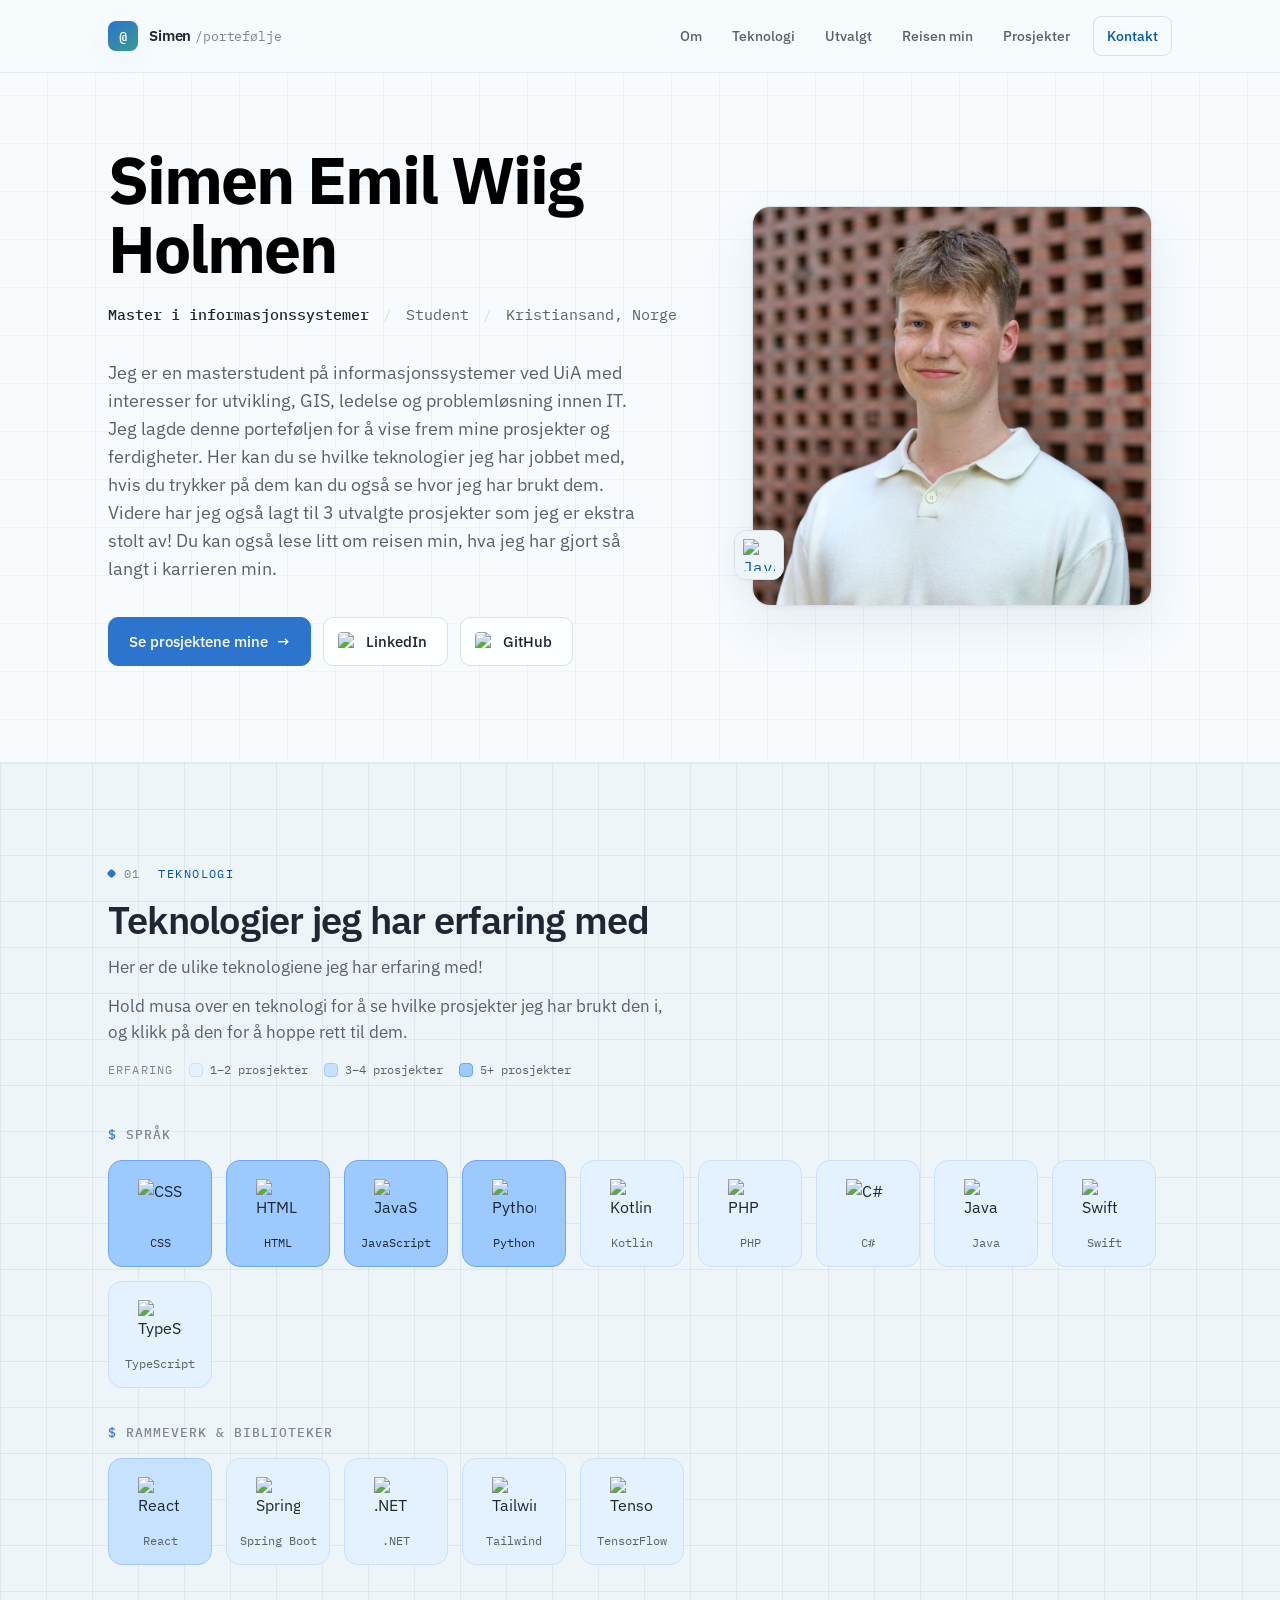
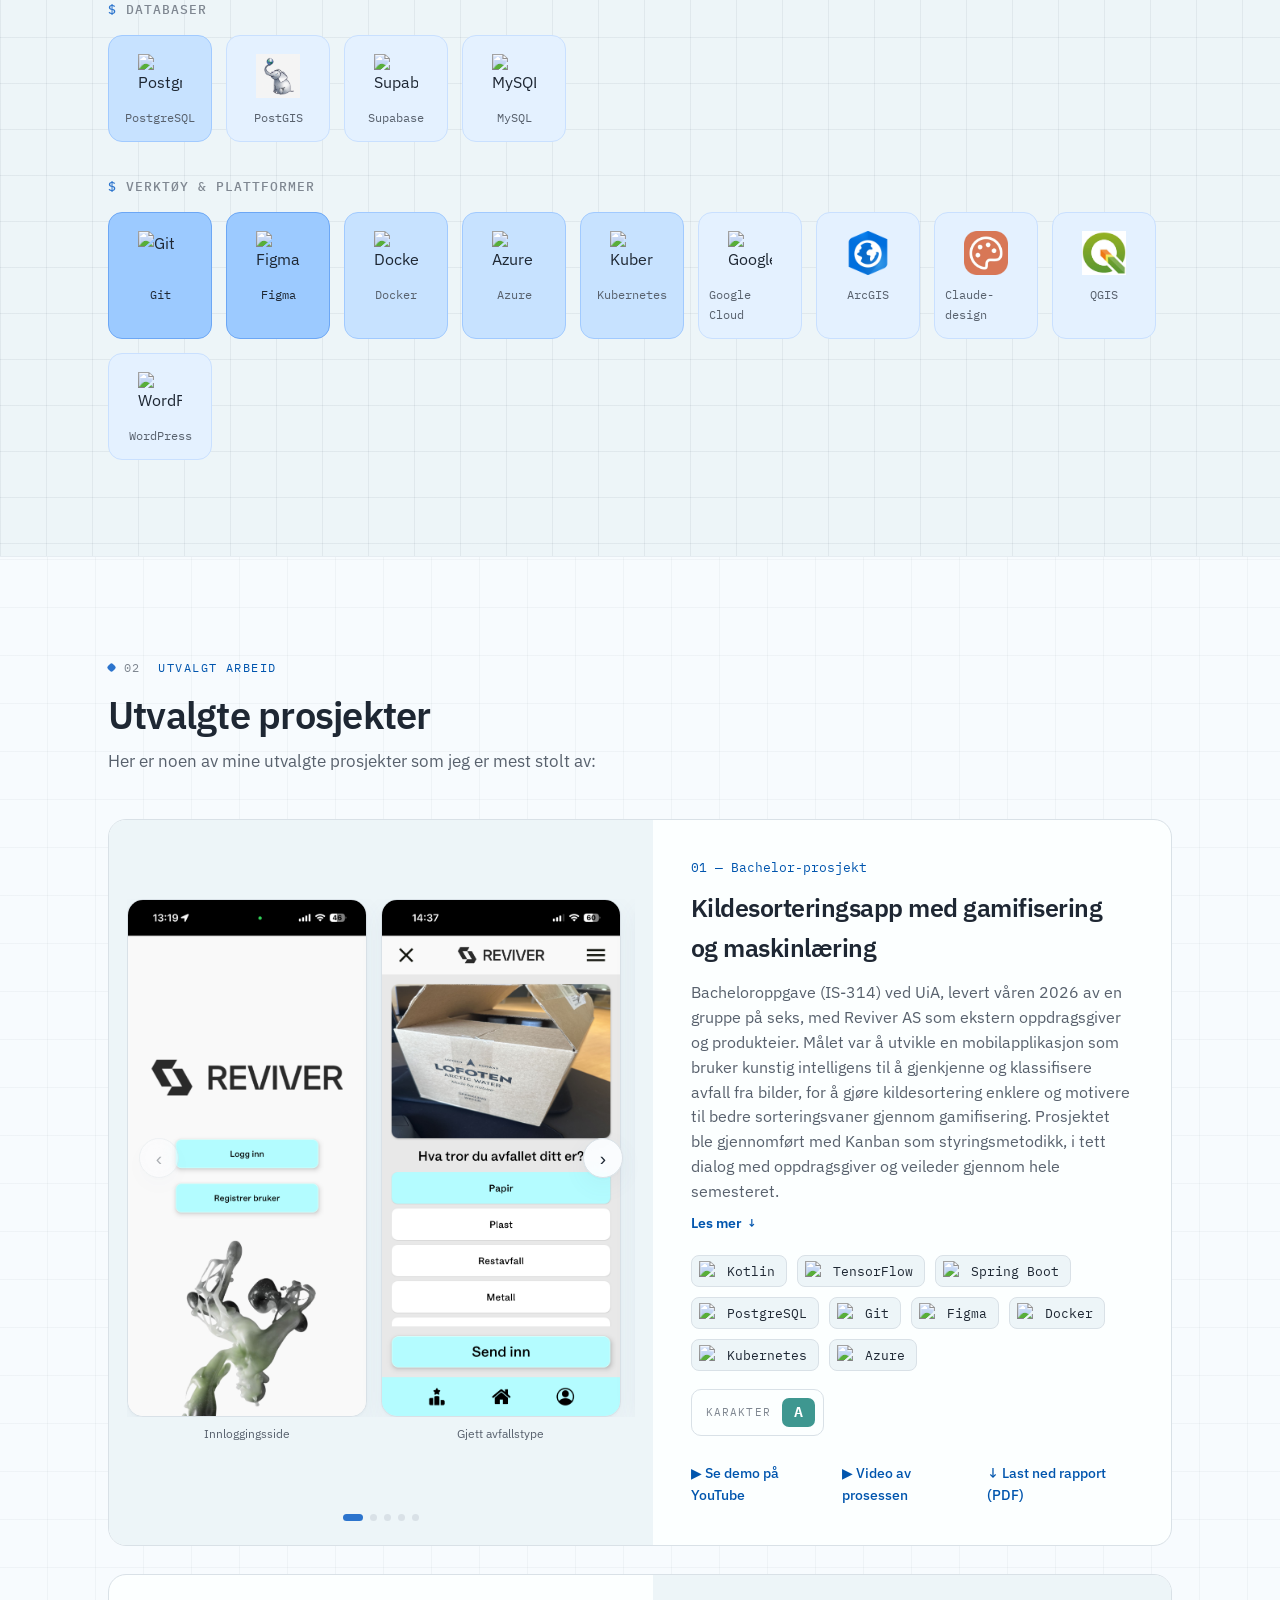
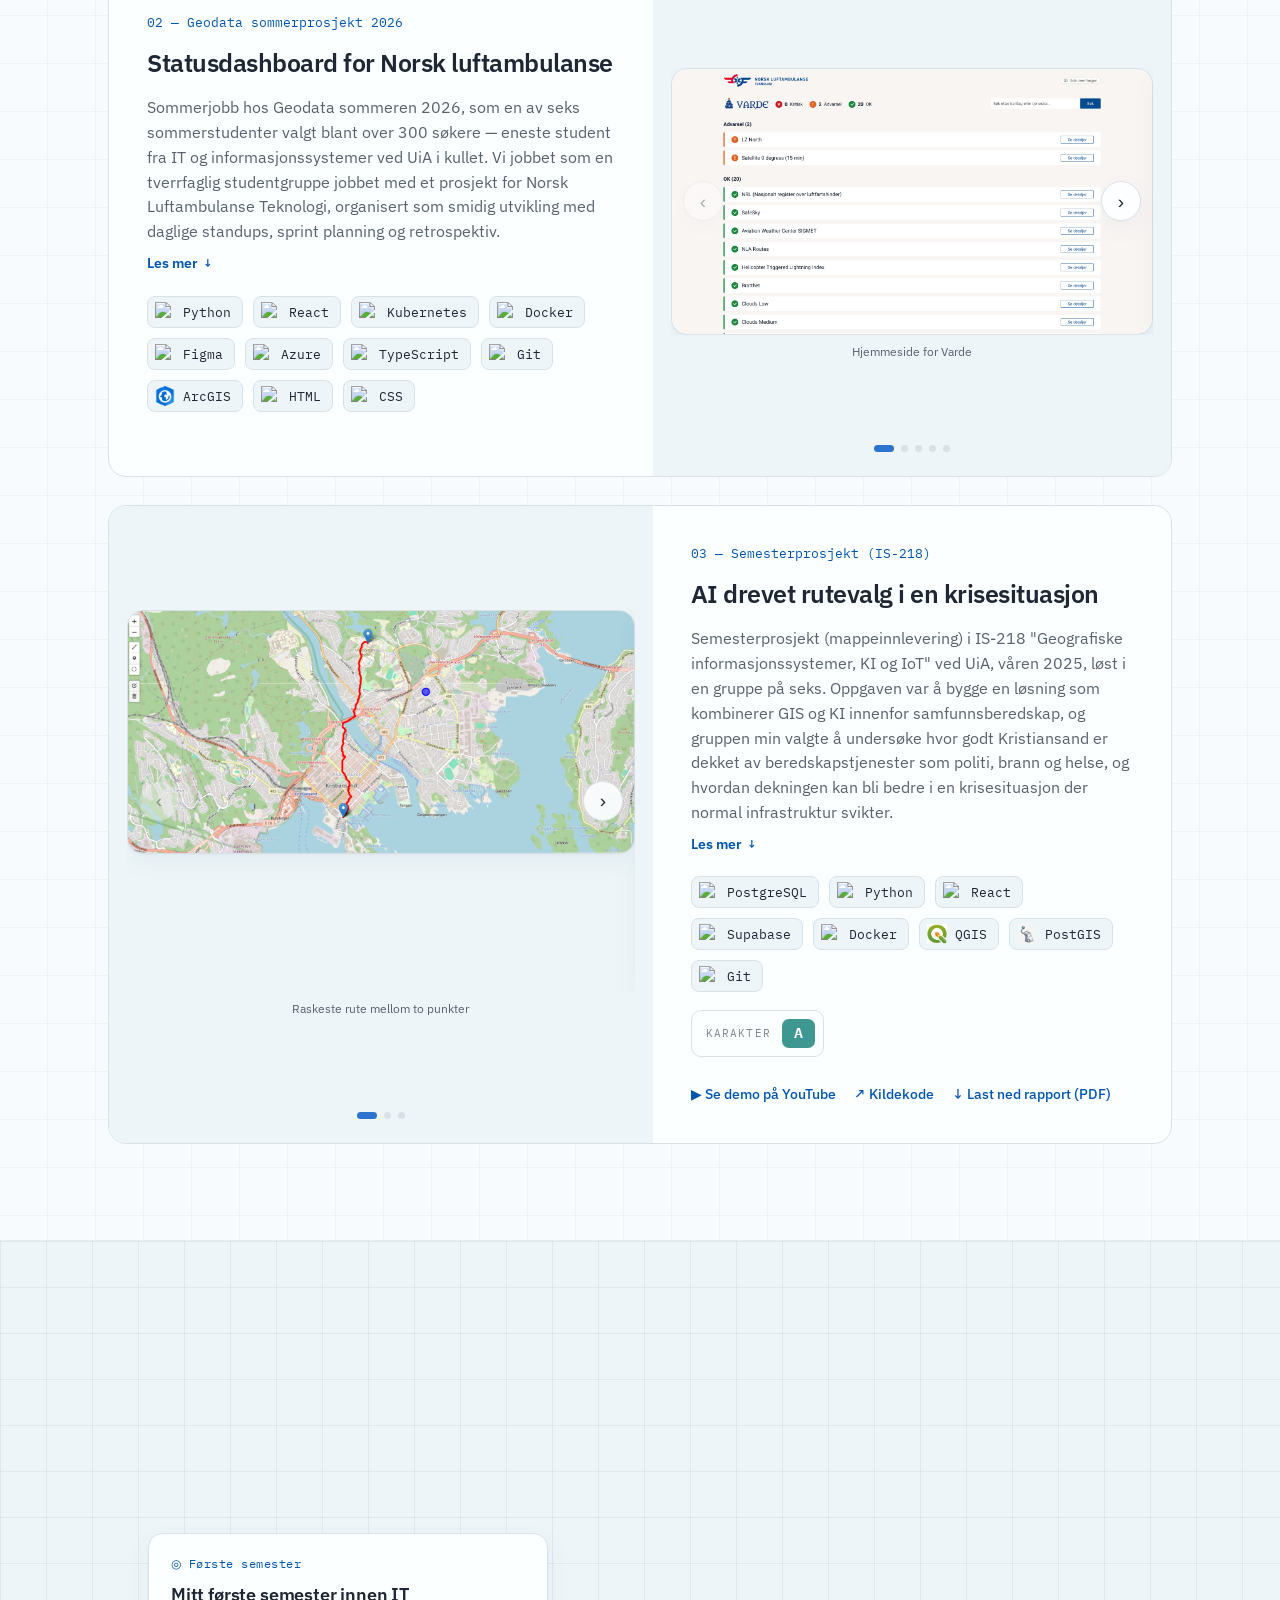
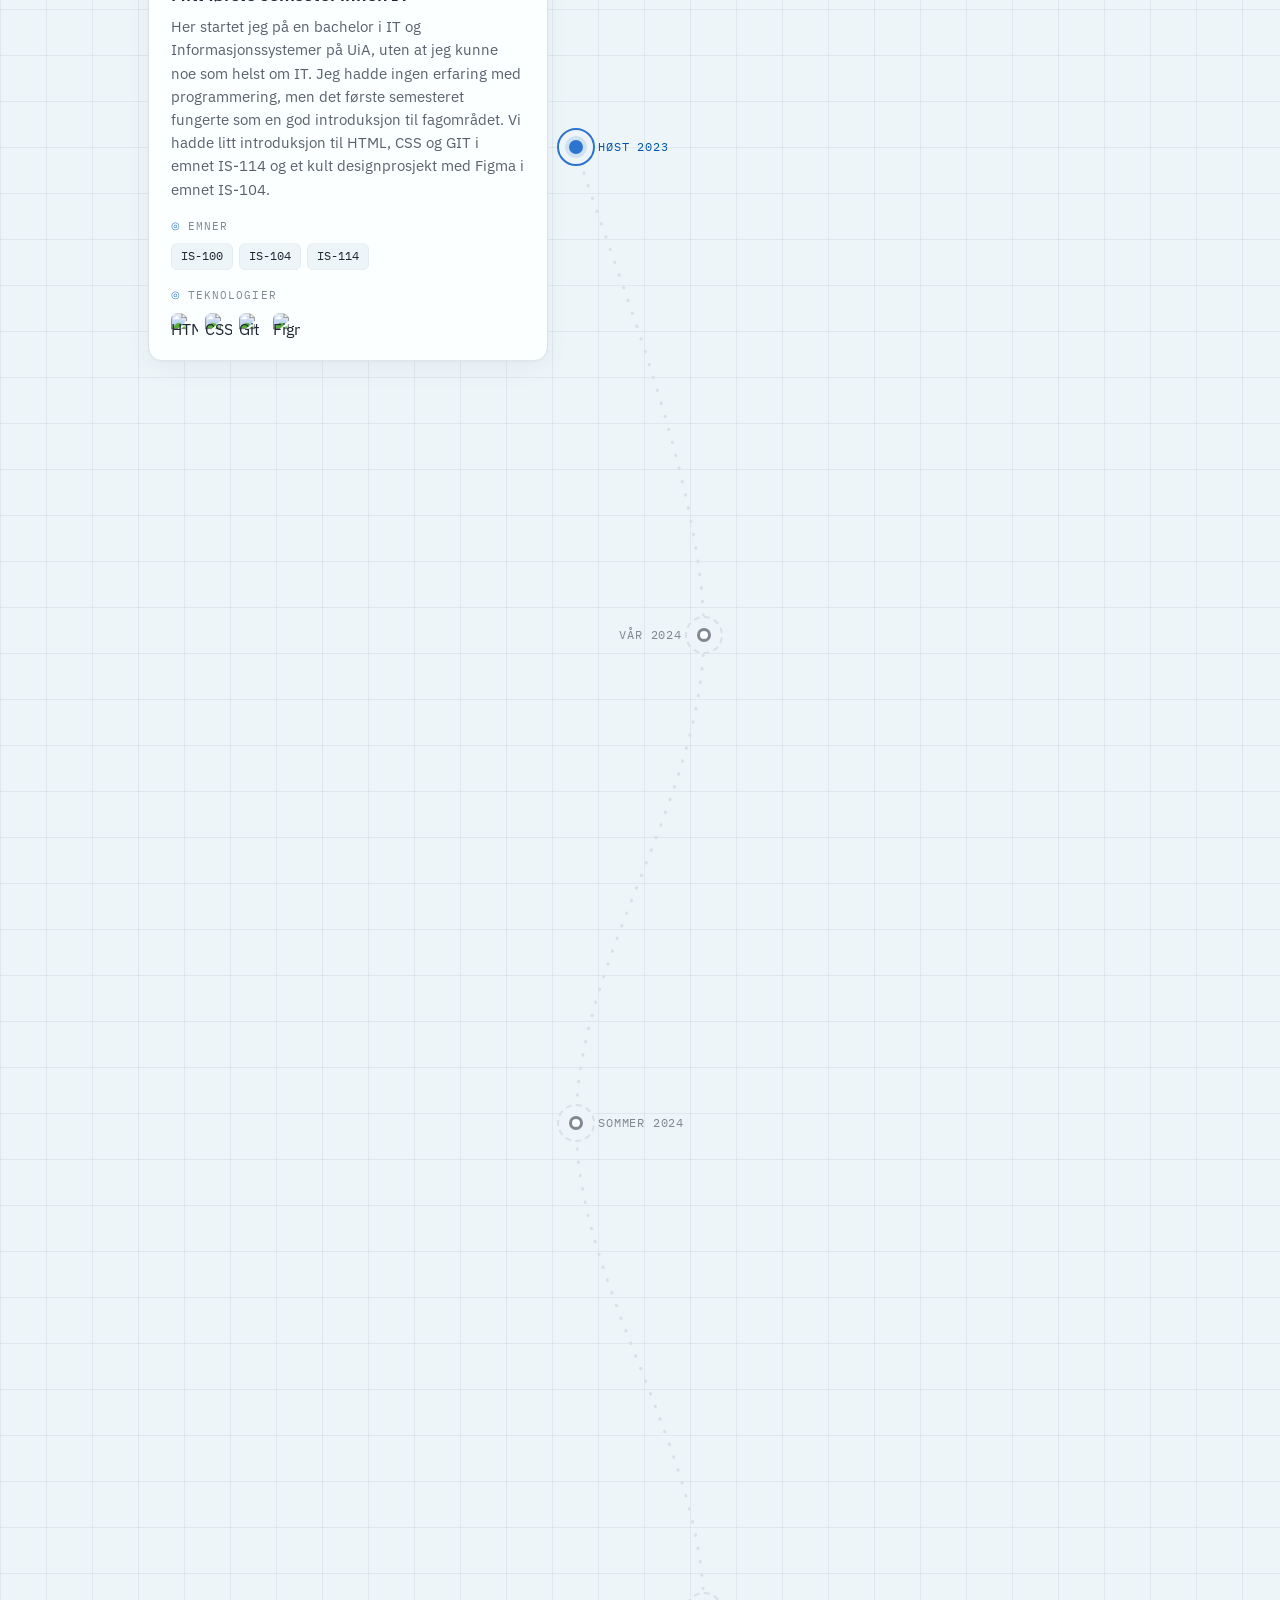
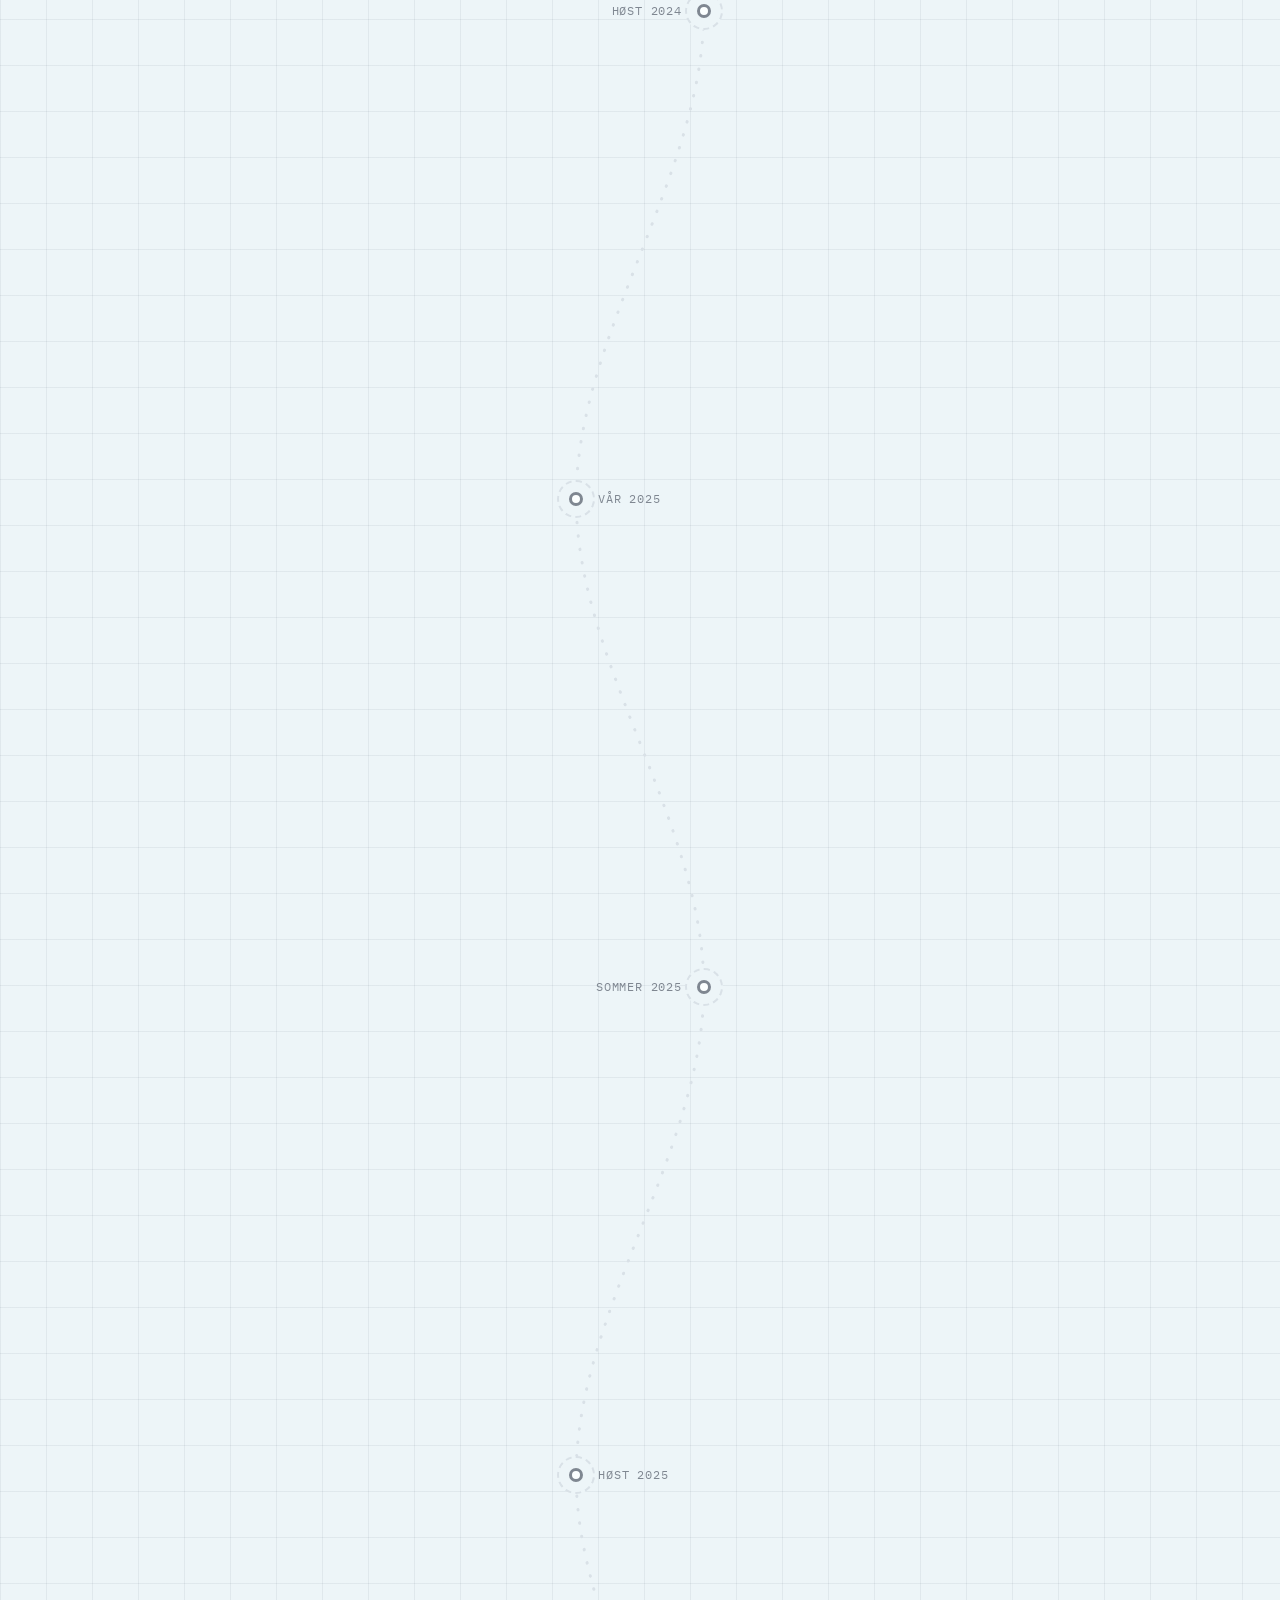
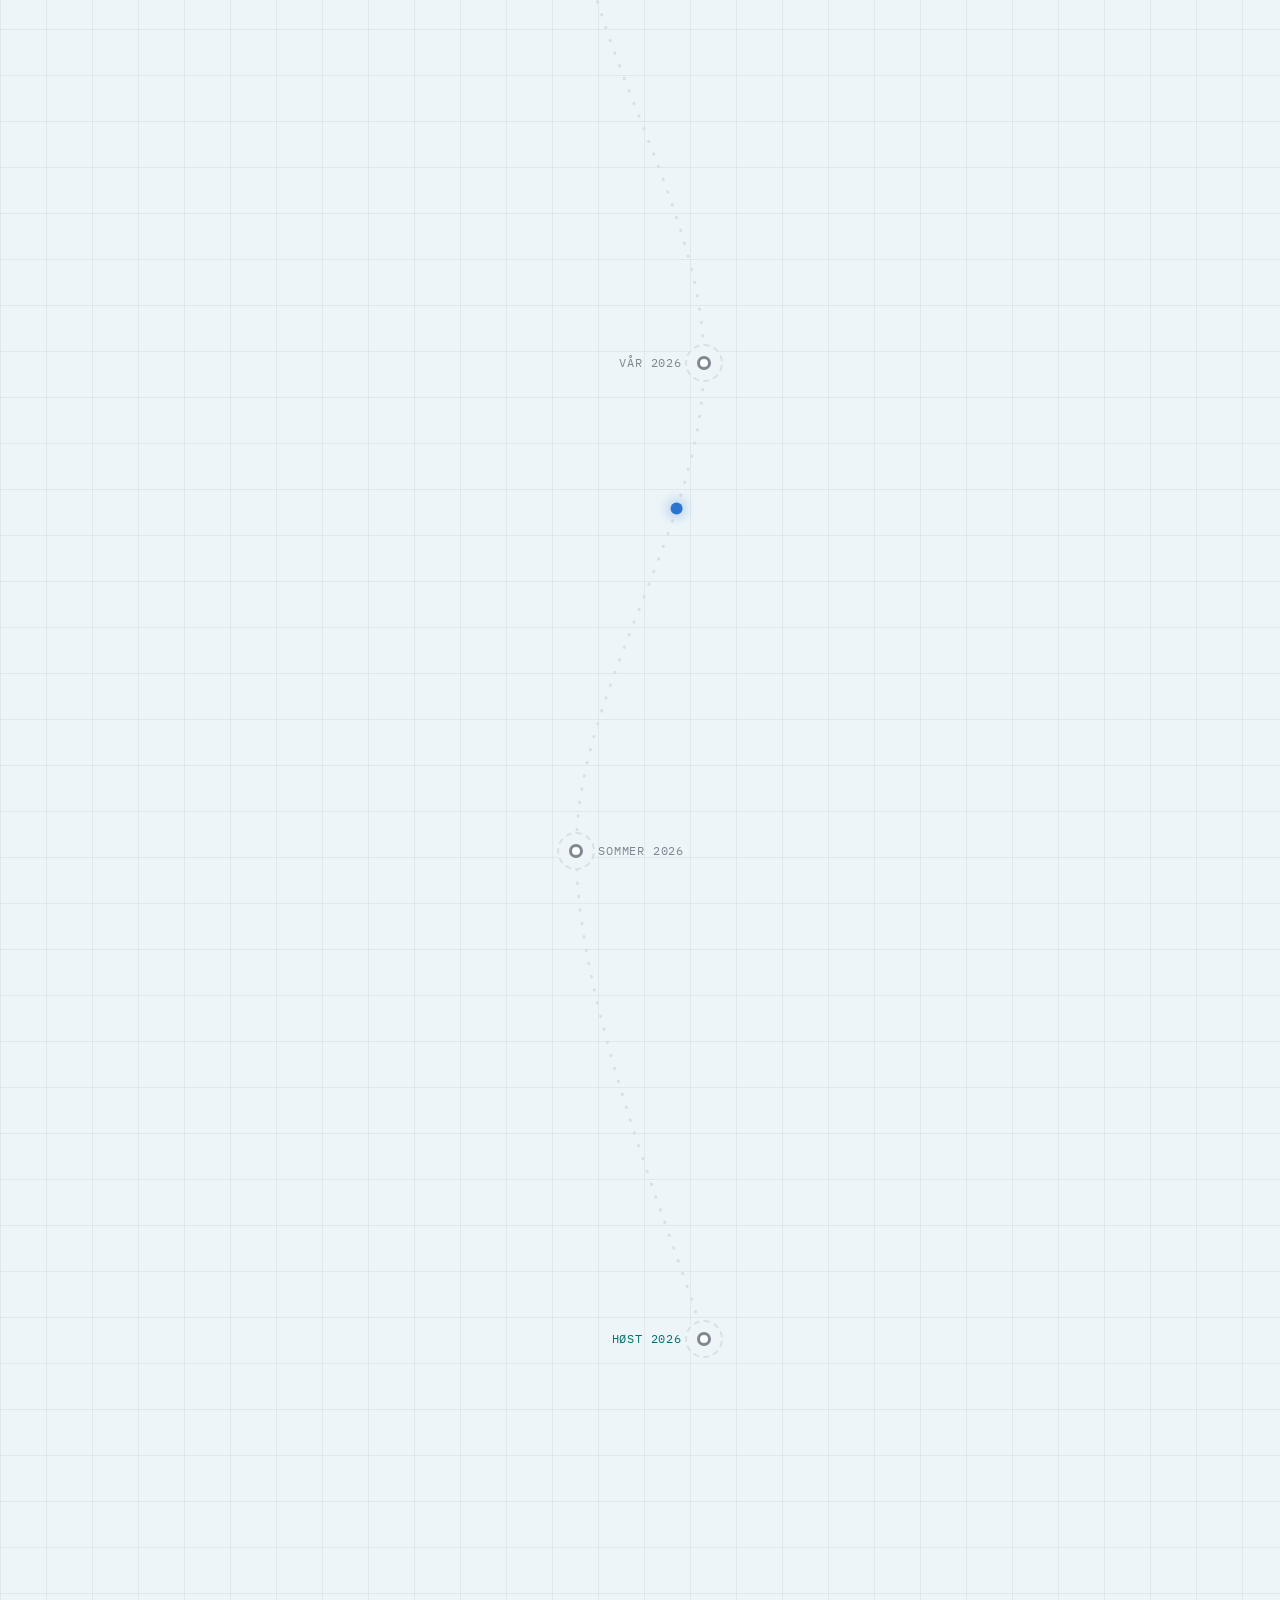
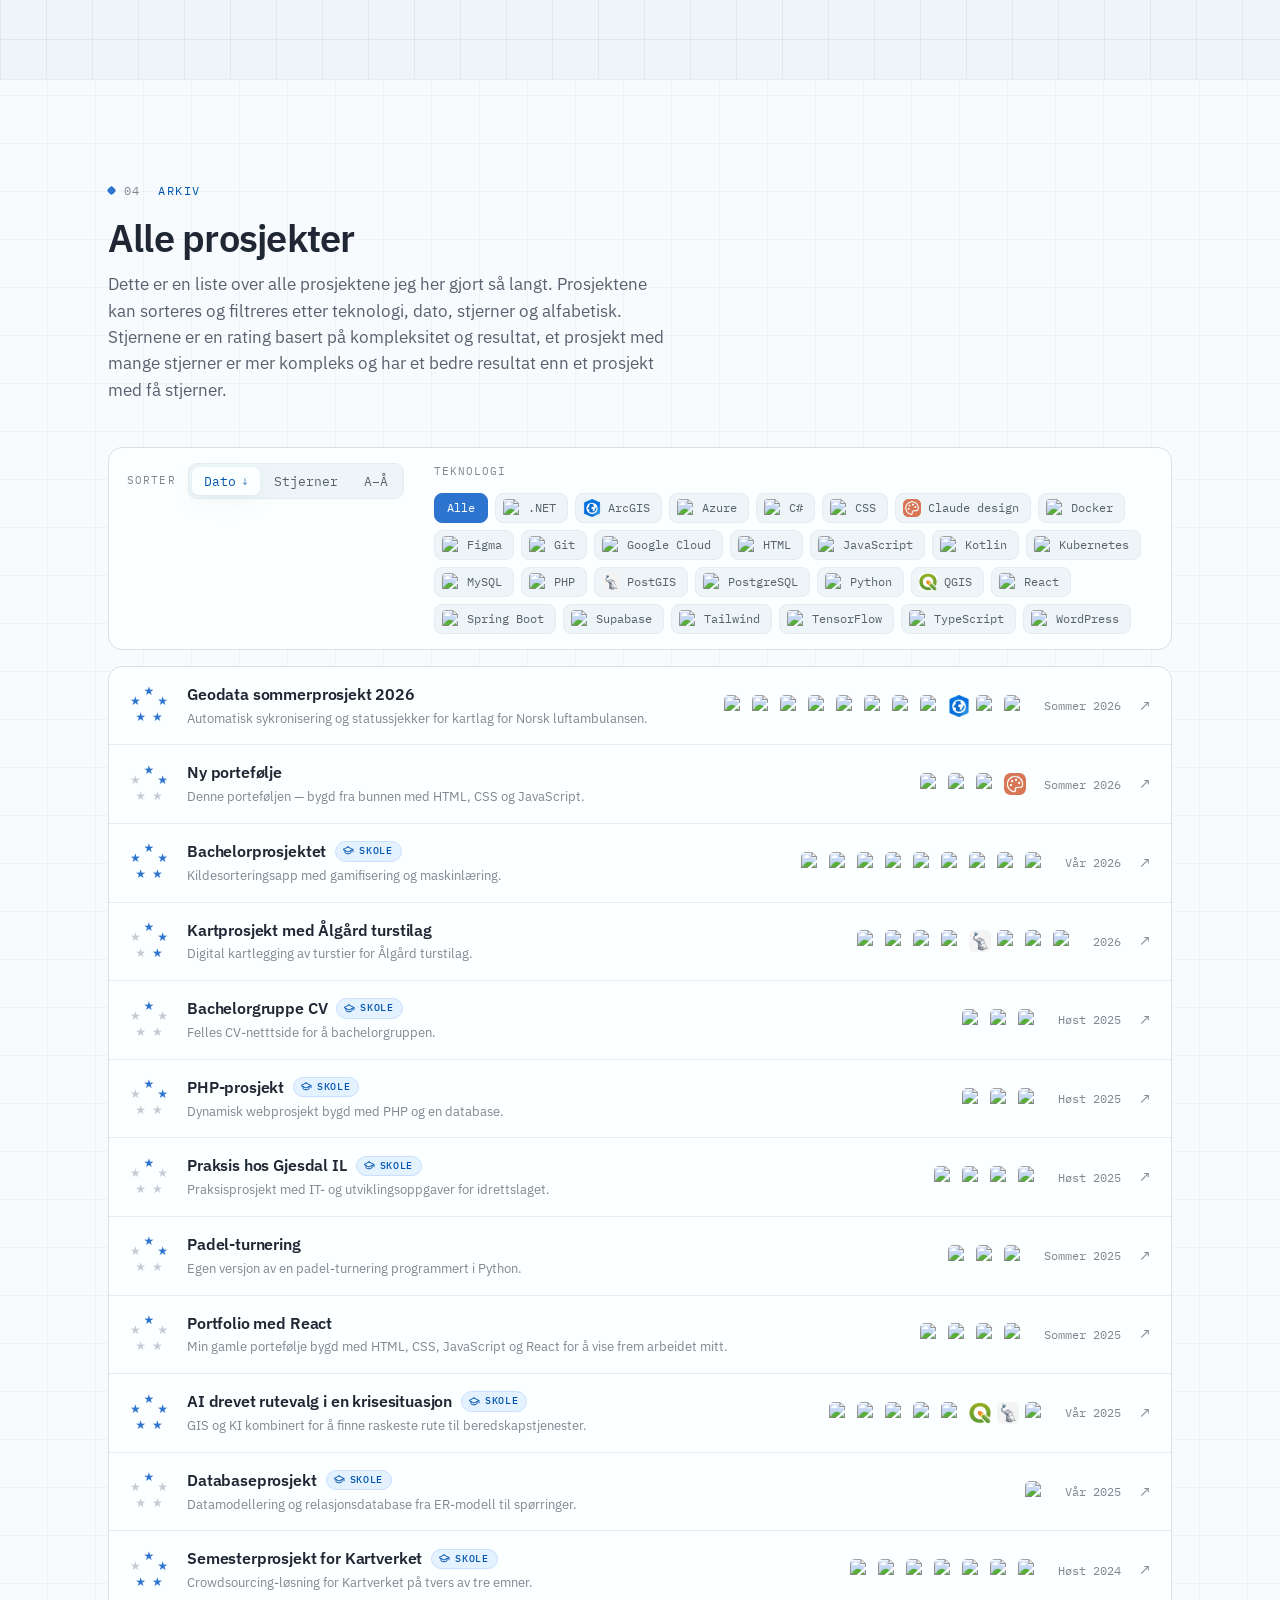
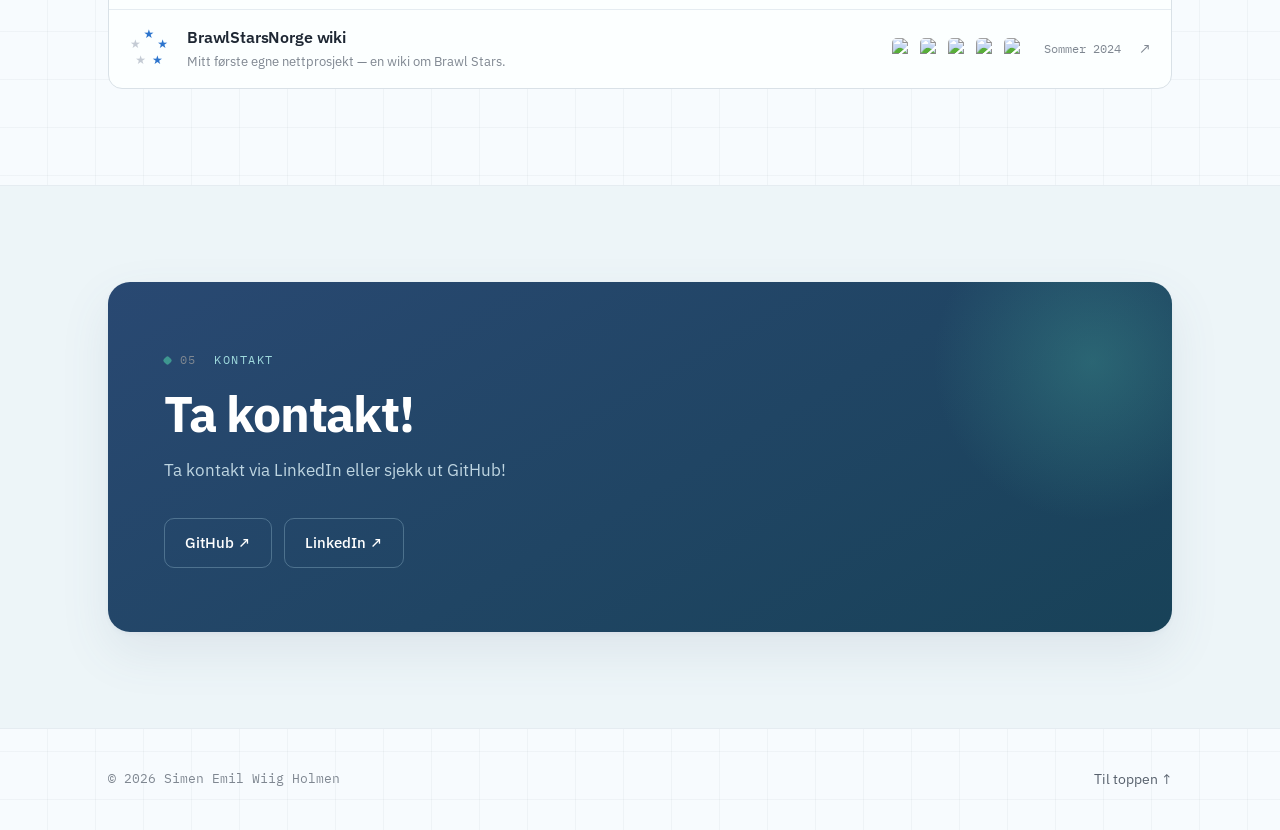
==== index.html @ bde4d965 "feat: easter egg dino game" ====
<!DOCTYPE html>
<html lang="nb">

<head>
  <meta charset="UTF-8" />
  <meta name="viewport" content="width=device-width, initial-scale=1.0" />
  <title>Portefølje</title>
  <link rel="preconnect" href="https://fonts.googleapis.com" />
  <link rel="preconnect" href="https://fonts.gstatic.com" crossorigin />
  <link
    href="https://fonts.googleapis.com/css2?family=IBM+Plex+Mono:wght@400;500;600&family=IBM+Plex+Sans:wght@400;500;600;700&display=swap"
    rel="stylesheet" />
  <link rel="stylesheet" href="style.css" />
</head>

<body>

  <!-- ============ NAV ============ -->
  <header class="nav">
    <div class="nav-inner">
      <a href="#top" class="brand">
        <span class="mark">@</span>
        <span>Simen <span class="dom">/portefølje</span></span>
      </a>
      <nav class="links" id="navLinks">
        <a href="#about">Om</a>
        <a href="#tech">Teknologi</a>
        <a href="#work">Utvalgt</a>
        <a href="#story">Reisen min</a>
        <a href="#projects">Prosjekter</a>
        <a href="#contact" class="cta">Kontakt</a>
      </nav>
      <button type="button" class="nav-toggle" id="navToggle" aria-label="Åpne meny" aria-expanded="false"
        aria-controls="navLinks">
        <span></span>
      </button>
    </div>
  </header>

  <main id="top">

    <!-- ============ HERO / ABOUT ============ -->
    <section class="hero" id="about">
      <div class="wrap">
        <div class="hero-grid">
          <div class="reveal">
            <h1 style="color: rgb(0, 0, 0)">Simen Emil Wiig Holmen</h1>
            <div class="role">
              <b>Master i informasjonssystemer</b> <span class="sep">/</span>
              <span>Student</span> <span class="sep">/</span>
              <span>Kristiansand, Norge</span> <span class="sep">
              </span>
              <span>
              </span>
            </div>
            <p class="lede">Jeg er en masterstudent på informasjonssystemer ved UiA med interesser for utvikling, GIS, ledelse og problemløsning innen IT. Jeg lagde denne porteføljen for å vise frem mine prosjekter og ferdigheter. Her kan du se hvilke teknologier jeg har jobbet med, hvis du trykker på dem kan du også se hvor jeg har brukt dem. Videre har jeg også lagt til 3 utvalgte prosjekter som jeg er ekstra stolt av! Du kan også lese litt om reisen min, hva jeg har gjort så langt i karrieren min.</p>
            <div class="actions">
              <a href="#work" class="btn primary">Se prosjektene mine <span class="arr">→</span></a>
              <a href="https://www.linkedin.com/in/simenholmen" target="_blank" rel="noopener" class="btn btn-li"><img alt="LinkedIn"
                  loading="lazy" src="https://skillicons.dev/icons?i=linkedin" />LinkedIn</a>
              <a href="https://github.com/simholmen" target="_blank" rel="noopener" class="btn btn-li"><img alt="GitHub"
                  loading="lazy" src="https://skillicons.dev/icons?i=github" />GitHub</a>
            </div>
          </div>
          <div class="hero-photo-wrap reveal">
            <img class="hero-photo" src="assets/personal/portrait-web.jpg"
              alt="Portrett av Simen Emil Wiig Holmen" />
            <div class="chip" id="techChip" style="border-radius: 12px; padding: 0px">
              <div class="ic"><img id="techChipIcon" alt="" loading="lazy" src="https://skillicons.dev/icons?i=html" />
              </div>
            </div>
          </div>
        </div>
      </div>
    </section>

    <!-- ============ TECHNOLOGIES ============ -->
    <section id="tech" class="mapsec">
      <div class="wrap">
        <div class="sec-head reveal">
          <span class="label"><span class="num">01</span> &nbsp;Teknologi</span>
          <h2>Teknologier jeg har erfaring med</h2>
          <p>Her er de ulike teknologiene jeg har erfaring med!</p>
          <p class="tech-hint">
            <span class="hint-hover">Hold musa over en teknologi for å se hvilke prosjekter jeg har brukt den i, og klikk på den for å hoppe rett til dem.</span>
            <span class="hint-tap">Trykk på en teknologi for å hoppe rett til prosjektene hvor jeg har brukt den i.</span>
          </p>
          <div class="lvl-legend">
            <span class="ll-title">Erfaring</span>
            <span class="ll-item"><span class="sw lvl-1"></span>1–2 prosjekter</span>
            <span class="ll-item"><span class="sw lvl-2"></span>3–4 prosjekter</span>
            <span class="ll-item"><span class="sw lvl-3"></span>5+ prosjekter</span>
          </div>
        </div>
        <div class="skill-groups"></div>
        <canvas id="dinoCanvas" width="600" height="180" hidden></canvas>
      </div>
    </section>

    <!-- ============ HIGHLIGHTED PROJECTS ============ -->
    <section id="work">
      <div class="wrap">
        <div class="sec-head reveal">
          <span class="label"><span class="num">02</span> &nbsp;Utvalgt arbeid</span>
          <h2>Utvalgte prosjekter</h2>
          <p>Her er noen av mine utvalgte prosjekter som jeg er mest stolt av:</p>
        </div>
        <div class="feat"></div>
      </div>
    </section>

    <!-- ============ STORY / ROUTE MAP ============ -->
    <section id="story" class="mapsec">
      <div class="wrap">
        <div class="sec-head reveal">
          <span class="label"><span class="num">03</span> &nbsp;Reisen min</span>
          <h2>Reisen min fra første semester helt frem til idag</h2>
          <p>Her er hele reisen min fra mitt første semester på UiA helt til idag. </p>
        </div>

        <div class="journey" id="journey">
          <svg class="route" preserveAspectRatio="none" aria-hidden="true">
            <defs>
              <mask id="routeMask">
                <path id="routeMaskPath" fill="none" stroke="#fff" stroke-width="8" stroke-linecap="round"
                  stroke-linejoin="round"></path>
              </mask>
            </defs>
            <path class="route-bg"></path>
            <g mask="url(#routeMask)">
              <path class="route-fg"></path>
            </g>
            <circle class="traveler-pulse" r="6"></circle>
            <circle class="traveler" r="6"></circle>
          </svg>

          <div class="stops">
            <div class="stop">
              <div class="pin"><span class="ring"></span><span class="core"></span></div>
              <span class="stop-when">Høst 2023</span>
              <div class="stop-card">
                <div class="wp">◎ Første semester<span class="wp-date"> · Høst 2023</span></div>
                <h4>Mitt første semester innen IT</h4>
                <p>Her startet jeg på en bachelor i IT og Informasjonssystemer på UiA, uten at jeg kunne noe som helst om IT. Jeg hadde ingen erfaring med
                  programmering, men det første semesteret fungerte som en god introduksjon til fagområdet. Vi hadde litt introduksjon til HTML, CSS og GIT i emnet IS-114 og et kult designprosjekt med Figma i emnet IS-104.</p>
                <div class="stop-photo ph"></div>
                <div class="stop-emner">
                  <span class="stop-sub">Emner</span>
                  <div class="emner-list"><span class="has-tip"
                      data-tip="The role of digitalization within future societies">IS-100</span><span class="has-tip"
                      data-tip="Digital Interaction Design">IS-104</span><span class="has-tip"
                      data-tip="Introduksjon til samskaping i informasjonsystemer">IS-114</span></div>
                </div>
                <span class="stop-sub">Teknologier</span>
                <div class="stop-tech">
                  <span class="stech has-tip" data-tip="HTML"><img alt="HTML" loading="lazy"
                      src="https://skillicons.dev/icons?i=html" /></span>
                  <span class="stech has-tip" data-tip="CSS"><img alt="CSS" loading="lazy"
                      src="https://skillicons.dev/icons?i=css" /></span>
                  <span class="stech has-tip" data-tip="Git"><img alt="Git" loading="lazy"
                      src="https://skillicons.dev/icons?i=git" /></span>
                  <span class="stech has-tip" data-tip="Figma"><img alt="Figma" loading="lazy"
                      src="https://skillicons.dev/icons?i=figma" /></span>
                </div>
              </div>
            </div>

            <div class="stop">
              <div class="pin"><span class="ring"></span><span class="core"></span></div>
              <span class="stop-when">Vår 2024</span>
              <div class="stop-card">
                <div class="wp">◎ Andre semester<span class="wp-date"> · Vår 2024</span></div>
                <h4>Mitt andre semester</h4>
                <p>Det andre semesteret besto også mye av introduksjoner og teoretiske emner. Her ble jeg blant annet
                  introdusert til objektorientert programmering i Java i emnet IS-110 og Docker i IS-105. Jeg fikk også en stilling
                  som studentmentor og læringsassistent i IS-104, hvor jeg fikk muligheten til å ta TFL-129 dette
                  semesteret som forberedelse på mentorrollen til neste år. </p>
                <div class="stop-photo ph"></div>
                <div class="stop-emner">
                  <span class="stop-sub">Emner</span>
                  <div class="emner-list"><span class="has-tip"
                      data-tip="Datakommunikasjon og operativsystemer">IS-105</span><span class="has-tip"
                      data-tip="Objektorientert programmering">IS-110</span><span class="has-tip"
                      data-tip="Bedriftsøkonomi for IT-Studenter">BE-107</span><span class="has-tip"
                      data-tip="Organizational Theory for IT Students">ORG-110</span><span class="has-tip"
                      data-tip="Innføringsemne for studentmentorer">TFL-129</span></div>
                </div>
                <span class="stop-sub">Teknologier</span>
                <div class="stop-tech">
                  <span class="stech has-tip" data-tip="Java"><img alt="Java" loading="lazy"
                      src="https://skillicons.dev/icons?i=java" /></span>
                  <span class="stech has-tip" data-tip="Docker"><img alt="Docker" loading="lazy"
                      src="https://skillicons.dev/icons?i=docker" /></span>
                </div>
              </div>
            </div>

            <div class="stop">
              <div class="pin"><span class="ring"></span><span class="core"></span></div>
              <span class="stop-when">Sommer 2024</span>
              <div class="stop-card">
                <div class="wp">◎ Første prosjekt<span class="wp-date"> · Sommer 2024</span></div>
                <h4>Mitt første eget prosjekt</h4>
                <p>Sommeren etter mitt andre semester var første gangen jeg ble interessert i faget på ekte. Før dette
                  hadde jeg bare lært det jeg måtte, men nå brukte jeg sommeren til å utforske utvikling på egenhånd, og
                  fant ut dette var egentlig ganske gøy. Jeg lagde mitt første prosjekt, som var en enkel nettside med HTML, CSS og Javascript, men det var litt kult å se at det var mulig å lage noe som dette helt på egenhånd.
                <div class="stop-photo ph"></div>
                <span class="stop-sub">Teknologier</span>
                <div class="stop-tech">
                  <span class="stech has-tip" data-tip="HTML"><img alt="HTML" loading="lazy"
                      src="https://skillicons.dev/icons?i=html" /></span>
                  <span class="stech has-tip" data-tip="CSS"><img alt="CSS" loading="lazy"
                      src="https://skillicons.dev/icons?i=css" /></span>
                  <span class="stech has-tip" data-tip="JavaScript"><img alt="JavaScript" loading="lazy"
                      src="https://skillicons.dev/icons?i=js" /></span>
                  <span class="stech has-tip" data-tip="Git"><img alt="Git" loading="lazy"
                      src="https://skillicons.dev/icons?i=git" /></span>
                </div>
              </div>
            </div>

            <div class="stop">
              <div class="pin"><span class="ring"></span><span class="core"></span></div>
              <span class="stop-when">Høst 2024</span>
              <div class="stop-card">
                <div class="wp">◎ Tredje semester<span class="wp-date"> · Høst 2024</span></div>
                <h4>Starten av andre året på studiet</h4>
                <p>På det tredje semesteret på studiet hadde vi et stort prosjekt på tvers av alle tre emnene.
                  Prosjektet gikk ut på å lage en crowdsourcing-løsning for Kartverket til å rapportere inn feil i
                  kartet. Målet var å utvikle ideer til hvordan Kartverket kan forbedre sin eksisterende løsning. Dette
                  var første gangen jeg fikk mulighet til å jobbe med flere forskjellige teknologier på en gang, og det
                  å jobbe i et skikkelig prosjekt.<br><br>I tillegg var jeg også mentor og læringsassistent i IS-104,
                  hvor jeg ble introdusert til det å lede og lære bort. Mentorrollen besto mye av å hjelpe studentene
                  både faglig og sosialt, ved hjelp av veiledning i gruppetimer og felles mentormøter.</p>
                <div class="stop-photo ph"></div>
                <div class="stop-emner">
                  <span class="stop-sub">Emner</span>
                  <div class="emner-list"><span class="has-tip"
                      data-tip="Systemanalyse og systemutvikling">IS-200</span><span class="has-tip"
                      data-tip="Datamodellering og databasesystemer">IS-201</span><span class="has-tip"
                      data-tip="Programmeringsprosjekt">IS-202</span></div>
                </div>
                <span class="stop-sub">Teknologier</span>
                <div class="stop-tech">
                  <span class="stech has-tip" data-tip="HTML"><img alt="HTML" loading="lazy"
                      src="https://skillicons.dev/icons?i=html" /></span>
                  <span class="stech has-tip" data-tip="CSS"><img alt="CSS" loading="lazy"
                      src="https://skillicons.dev/icons?i=css" /></span>
                  <span class="stech has-tip" data-tip="Tailwind"><img alt="Tailwind" loading="lazy"
                      src="https://skillicons.dev/icons?i=tailwind" /></span>
                  <span class="stech has-tip" data-tip=".NET"><img alt=".NET" loading="lazy"
                      src="https://skillicons.dev/icons?i=dotnet" /></span>
                  <span class="stech has-tip" data-tip="Git"><img alt="Git" loading="lazy"
                      src="https://skillicons.dev/icons?i=git" /></span>
                </div>
              </div>
            </div>

            <div class="stop">
              <div class="pin"><span class="ring"></span><span class="core"></span></div>
              <span class="stop-when">Vår 2025</span>
              <div class="stop-card">
                <div class="wp">◎ Fjerde semester<span class="wp-date"> · Vår 2025</span></div>
                <h4>Fjerde semester</h4>
                <p>Det fjerde semesteret besto av valgemner, hvor jeg valgte å ta de mest tekniske fagene. Her lærte jeg
                  blant annet mye om moderne teknologier, databaser og GIS. I tillegg ble jeg stemt inn som
                  styremedlem i NITO Studentene i Kristiansand, som ble starten på reisen min i NITO. <br><br> Prosjektet vi gjennomførte i IS-218 ga meg en veldig god mestringsfølelse, og jeg ble svært fornøyd med resultatet. Jeg brukte hele dager utelukkende på prosjektet i over en uke, fordi jeg synes det var så spennende å få til. Ideen om å lage en rutevelger gjennom Kristiansand som kun unngår bygninger var et ambisiøst mål, og jeg visste egentlig ikke hvordan jeg skulle løse det, men lysten til å få det til ga meg enormt mye motivasjon. Det gjorde meg også ekstremt motivert til å fortsette etterpå, nå som jeg hadde lært så mye om ting som tidligere var helt ukjent for meg.</p>
                <div class="stop-photo ph"><img alt="NITO Studentene Kristiansand" loading="lazy"
                    src="assets/personal/semester4-nito.jpg" /><span class="stop-caption">Nylig valgt styret i NITO</span></div>
                <div class="stop-emner">
                  <span class="stop-sub">Emner</span>
                  <div class="emner-list"><span class="has-tip"
                      data-tip="Geografiske Informasjonssystemer, AI og IoT; Introduksjon og Anvendelse">IS-218</span><span
                      class="has-tip" data-tip="Videregående databasesystemer">IS-309</span><span class="has-tip"
                      data-tip="Algorithms and Data Structures">IS-211</span><span class="has-tip"
                      data-tip="Tjenestedesign og forretningsmodeller">IS-112</span></div>
                </div>
                <span class="stop-sub">Teknologier</span>
                <div class="stop-tech">
                  <span class="stech has-tip" data-tip="PostgreSQL"><img alt="PostgreSQL" loading="lazy"
                      src="https://skillicons.dev/icons?i=postgres" /></span>
                  <span class="stech has-tip" data-tip="Python"><img alt="Python" loading="lazy"
                      src="https://skillicons.dev/icons?i=python" /></span>
                  <span class="stech has-tip" data-tip="React"><img alt="React" loading="lazy"
                      src="https://skillicons.dev/icons?i=react" /></span>
                  <span class="stech has-tip" data-tip="Figma"><img alt="Figma" loading="lazy"
                      src="https://skillicons.dev/icons?i=figma" /></span>
                  <span class="stech has-tip" data-tip="Supabase"><img alt="Supabase" loading="lazy"
                      src="https://skillicons.dev/icons?i=supabase" /></span>
                  <span class="stech has-tip" data-tip="Git"><img alt="Git" loading="lazy"
                      src="https://skillicons.dev/icons?i=git" /></span>
                </div>
              </div>
            </div>

            <div class="stop">
              <div class="pin"><span class="ring"></span><span class="core"></span></div>
              <span class="stop-when">Sommer 2025</span>
              <div class="stop-card">
                <div class="wp">◎ Egne prosjekter<span class="wp-date"> · Sommer 2025</span></div>
                <h4>En sommer med egne prosjekter</h4>
                <p>Etter et motiverende semester, brukte jeg mye av sommeren på å utvikle flere egne prosjekter, blant annet en React-app for
                  porteføljen min og en Python-app for padel-turneringer som jeg har arrangert sammen med
                  NITO-studentene Kristiansand i etterkant. Jeg fortsatte også videre med den første nettsiden jeg lagde
                  forrige sommer, med å blant annet konfigurere eget domene og legge til henting av spillerdata fra et
                  API for å vise statistikk. Fokuset denne sommeren var å bli bedre på å kode uten å bruke AI, så
                  prosjektene her var mindre, men også uten AI som hjelpemiddel.</p>
                <div class="stop-photo ph"><img alt="Padel-turnering med eget poengsystem" loading="lazy"
                    src="assets/personal/sommer2025-padel.jpg" /><span class="stop-caption">Bilde av Padel-turnering med eget poengsystem</span></div>
                <span class="stop-sub">Teknologier</span>
                <div class="stop-tech">
                  <span class="stech has-tip" data-tip="Python"><img alt="Python" loading="lazy"
                      src="https://skillicons.dev/icons?i=python" /></span>
                  <span class="stech has-tip" data-tip="React"><img alt="React" loading="lazy"
                      src="https://skillicons.dev/icons?i=react" /></span>
                  <span class="stech has-tip" data-tip="JavaScript"><img alt="JavaScript" loading="lazy"
                      src="https://skillicons.dev/icons?i=js" /></span>
                  <span class="stech has-tip" data-tip="HTML"><img alt="HTML" loading="lazy"
                      src="https://skillicons.dev/icons?i=html" /></span>
                  <span class="stech has-tip" data-tip="CSS"><img alt="CSS" loading="lazy"
                      src="https://skillicons.dev/icons?i=css" /></span>
                </div>
              </div>
            </div>

            <div class="stop">
              <div class="pin"><span class="ring"></span><span class="core"></span></div>
              <span class="stop-when">Høst 2025</span>
              <div class="stop-card">
                <div class="wp">◎ Femte semester<span class="wp-date"> · Høst 2025</span></div>
                <h4>Femte semester</h4>
                <p>Det femte semesteret av bacheloren gikk mest ut på å gjøre klar til bacheloroppgaven. Sammen med
                  bachelorgruppen min utviklet vi vår egen gruppe-CV som vi brukte for å søke etter bacheloroppgaver. I
                  tillegg jobbet jeg også som mentor og læringsassistent igjen. Jeg ble også valgt til
                  arrangementansvarlig i NITO Studentene Kristiansand, hvor jeg fikk muligheten til å gjøre mye gøy,
                  blant annet padel-turnering med eget utviklet poengsystem og holde et Figma-kurs for studentene på
                  første året.</p>
                <div class="stop-photo ph"><img alt="Refresh IT / CV-arrangement" loading="lazy"
                    src="assets/personal/semester5-cv.jpg" /><span class="stop-caption"> Bachelorgruppen på RefreshIT</span></div>
                <div class="stop-emner">
                  <span class="stop-sub">Emner</span>
                  <div class="emner-list"><span class="has-tip" data-tip="Praksisprosjekt">IS-302</span><span
                      class="has-tip" data-tip="Webprogrammering i PHP">IS-115</span><span class="has-tip"
                      data-tip="Data Science Applications">IS-216</span><span class="has-tip"
                      data-tip="Prosjektgjennomføring">IS-310</span></div>
                </div>
                <span class="stop-sub">Teknologier</span>
                <div class="stop-tech">
                  <span class="stech has-tip" data-tip="PHP"><img alt="php" loading="lazy"
                      src="https://skillicons.dev/icons?i=php" /></span>
                  <span class="stech has-tip" data-tip="MySQL"><img alt="MySQL" loading="lazy"
                      src="https://skillicons.dev/icons?i=mysql" /></span>
                  <span class="stech has-tip" data-tip="WordPress"><img alt="wordpress" loading="lazy"
                      src="https://skillicons.dev/icons?i=wordpress" /></span>
                  <span class="stech has-tip" data-tip="HTML"><img alt="HTML" loading="lazy"
                      src="https://skillicons.dev/icons?i=html" /></span>
                  <span class="stech has-tip" data-tip="CSS"><img alt="CSS" loading="lazy"
                      src="https://skillicons.dev/icons?i=css" /></span>
                </div>
              </div>
            </div>

            <div class="stop">
              <div class="pin"><span class="ring"></span><span class="core"></span></div>
              <span class="stop-when">Vår 2026</span>
              <div class="stop-card">
                <div class="wp">◎ Sjette semester<span class="wp-date"> · Vår 2026</span></div>
                <h4>Bacheloroppgaven</h4>
                <p>Det siste semesteret av bacheloren gikk til bacheloroppgaven: en kildesorteringsapp med gamifisering
                  og maskinlæring. Brukeren tar bilde av en gjenstand, en ML-modell gjenkjenner materialet, og poeng og
                  nivåer motiverer til å sortere mer. Oppgaven ble levert med karakteren A. <br> <br> Jeg ble også valgt inn som leder i NITO studentene Kristiansand i mai, noe som var ekstra stas spesielt etter at vi vant prisen for årets team 2026 av alle lokallagene i landet på landsmøte. </p>
                <div class="stop-gallery" data-sgallery>
                  <div class="sg-stage">
                    <div class="sg-viewport">
                      <div class="sg-track">
                        <div class="sg-slide"><img alt="Meg og Ella som ble valgt som leder og nestleder" loading="lazy"
                            src="assets/personal/semester6-nito.jpg" /></div>
                        <div class="sg-slide"><img alt="Bachelorutdeling foran UiA" loading="lazy"
                            src="assets/personal/semester6-bachelor2.jpg" /></div>
                        <div class="sg-slide"><img alt="Vinnere av årets team" loading="lazy"
                            src="assets/personal/nitoteam.jpg" /></div>
                      </div>
                    </div>
                    <button class="sg-btn sg-prev" type="button" aria-label="Forrige bilde">‹</button>
                    <button class="sg-btn sg-next" type="button" aria-label="Neste bilde">›</button>
                    <div class="sg-dots" role="tablist" aria-label="Bilder"></div>
                  </div>
                  <span class="stop-caption sg-caption"></span>
                </div>
                <div class="stop-emner">
                  <span class="stop-sub">Emner</span>
                  <div class="emner-list"><span class="has-tip" data-tip="Praksisprosjekt">IS-314</span></div>
                </div>
                <span class="stop-sub">Teknologier</span>
                <div class="stop-tech">
                  <span class="stech has-tip" data-tip="Kotlin"><img alt="Kotlin" loading="lazy"
                      src="https://skillicons.dev/icons?i=kotlin" /></span>
                  <span class="stech has-tip" data-tip="TensorFlow"><img alt="TensorFlow" loading="lazy"
                      src="https://skillicons.dev/icons?i=tensorflow" /></span>
                  <span class="stech has-tip" data-tip="Spring Boot"><img alt="Spring Boot" loading="lazy"
                      src="https://skillicons.dev/icons?i=spring" /></span>
                  <span class="stech has-tip" data-tip="PostgreSQL"><img alt="PostgreSQL" loading="lazy"
                      src="https://skillicons.dev/icons?i=postgres" /></span>
                  <span class="stech has-tip" data-tip="Git"><img alt="Git" loading="lazy"
                      src="https://skillicons.dev/icons?i=git" /></span>
                  <span class="stech has-tip" data-tip="Figma"><img alt="Figma" loading="lazy"
                      src="https://skillicons.dev/icons?i=figma" /></span>
                  <span class="stech has-tip" data-tip="Docker"><img alt="Docker" loading="lazy"
                      src="https://skillicons.dev/icons?i=docker" /></span>
                  <span class="stech has-tip" data-tip="Kubernetes"><img alt="Kubernetes" loading="lazy"
                      src="https://skillicons.dev/icons?i=kubernetes" /></span>
                  <span class="stech has-tip" data-tip="Azure"><img alt="Azure" loading="lazy"
                      src="https://skillicons.dev/icons?i=azure" /></span>
                </div>
              </div>
            </div>

            <div class="stop">
              <div class="pin"><span class="ring"></span><span class="core"></span></div>
              <span class="stop-when">Sommer 2026</span>
              <div class="stop-card">
                <div class="wp">◎ Sommerjobb<span class="wp-date"> · Sommer 2026</span></div>
                <h4>Sommerstudent hos Geodata</h4>
                <p>Denne sommeren jobbet jeg som sommerstudent hos Geodata, hvor jeg jobbet med et veldig
                  spennende prosjekt for Norsk luftambulanse, hvor vi utviklet automatiske tester og synkroniseringer
                  for å få en status over kartlagene som brukes i appen deres, HemsWX.
                </p>
                <img class="stop-img" alt="Sommerprosjekt hos Geodata" loading="lazy"
                  src="assets/personal/geodata-sommer-2026.jpg" />
                <span class="stop-caption">Sommerteamet hos Geodata</span>
                <span class="stop-sub">Teknologier</span>
                <div class="stop-tech">
                  <span class="stech has-tip" data-tip="Python"><img alt="Python" loading="lazy"
                      src="https://skillicons.dev/icons?i=python" /></span>
                  <span class="stech has-tip" data-tip="React"><img alt="React" loading="lazy"
                      src="https://skillicons.dev/icons?i=react" /></span>
                  <span class="stech has-tip" data-tip="Kubernetes"><img alt="Kubernetes" loading="lazy"
                      src="https://skillicons.dev/icons?i=kubernetes" /></span>
                  <span class="stech has-tip" data-tip="Docker"><img alt="Docker" loading="lazy"
                      src="https://skillicons.dev/icons?i=docker" /></span>
                  <span class="stech has-tip" data-tip="Figma"><img alt="Figma" loading="lazy"
                      src="https://skillicons.dev/icons?i=figma" /></span>
                  <span class="stech has-tip" data-tip="Azure"><img alt="Azure" loading="lazy"
                      src="https://skillicons.dev/icons?i=azure" /></span>
                  <span class="stech has-tip" data-tip="TypeScript"><img alt="TypeScript" loading="lazy"
                      src="https://skillicons.dev/icons?i=typescript" /></span>
                  <span class="stech has-tip" data-tip="Git"><img alt="Git" loading="lazy"
                      src="https://skillicons.dev/icons?i=git" /></span>
                  <span class="stech has-tip" data-tip="ArcGIS"><img alt="ArcGIS" loading="lazy"
                      src="assets/tech/arcgis.png" /></span>
                </div>
              </div>
            </div>

            <div class="stop stop-dest">
              <div class="pin"><span class="ring"></span><span class="core"></span></div>
              <span class="stop-when">Høst 2026</span>
              <div class="stop-card">
                <div class="wp">&#9873; akkurat nå<span class="wp-date"> · Høst 2026</span></div>
                <h4>Det jeg gjør nå</h4>
                <p>Akkurat nå har jeg startet på masteren min i Informasjonssystemer på UiA. I tillegg har jeg begynt å
                  jobbe deltid som junior utvikler hos Reviver, bedriften jeg skrev bacheloroppgaven min for. </p>
                <div class="stop-photo ph"><span>bilde kommer</span></div>
                <div class="stop-emner">
                  <span class="stop-sub">Emner</span>
                  <div class="emner-list"><span class="has-tip"
                      data-tip="Digital Transformation and Business Process Management">IS-403</span><span
                      class="has-tip" data-tip="Digital Technologies and Enterprise Systems">IS-406</span><span
                      class="has-tip" data-tip="Data Science Applications II">IS-427</span></div>
                </div>
              </div>
            </div>
          </div>
        </div>
      </div>
    </section>

    <!-- ============ ALL PROJECTS ============ -->
    <section id="projects">
      <div class="wrap">
        <div class="sec-head reveal">
          <span class="label"><span class="num">04</span> &nbsp;Arkiv</span>
          <h2>Alle prosjekter</h2>
          <p>Dette er en liste over alle prosjektene jeg her gjort så langt. Prosjektene kan sorteres og filtreres etter
            teknologi, dato, stjerner og alfabetisk. Stjernene er en rating basert på kompleksitet og resultat, et
            prosjekt med mange stjerner er mer kompleks og har et bedre resultat enn et prosjekt med få stjerner.</p>
        </div>
        <div class="proj-toolbar reveal">
          <div class="pt-group">
            <span class="pt-label">Sorter</span>
            <div class="pt-seg" id="sortSeg">
              <button type="button" class="pt-btn active" data-sort="date">Dato</button>
              <button type="button" class="pt-btn" data-sort="rating">Stjerner</button>
              <button type="button" class="pt-btn" data-sort="name">A–Å</button>
            </div>
          </div>
          <div class="pt-group pt-filter">
            <span class="pt-label">Teknologi</span>
            <div class="pt-techs" id="techFilter"></div>
          </div>
        </div>
        <div class="proj-list"></div>
        <div class="proj-empty" id="projEmpty">Ingen prosjekter matcher filteret.</div>
      </div>
    </section>

    <!-- project detail modal -->
    <div class="proj-modal" id="projModal" aria-hidden="true">
      <div class="backdrop"></div>
      <div class="dialog" role="dialog" aria-modal="true">
        <button class="x" type="button" aria-label="Lukk">✕</button>
        <div class="pd-body"></div>
      </div>
    </div>

    <!-- image lightbox -->
    <div class="lightbox" id="lightbox" aria-hidden="true">
      <div class="backdrop"></div>
      <button class="lb-x" type="button" aria-label="Lukk">✕</button>
      <img alt="" />
    </div>

    <!-- ============ CONTACT ============ -->
    <section id="contact" class="contact">
      <div class="wrap">
        <div class="contact-card reveal">
          <span class="label"><span class="num">05</span> &nbsp;Kontakt</span>
          <h2>Ta kontakt!</h2>
          <p> Ta kontakt via LinkedIn eller sjekk ut GitHub!
          </p>
          <div class="contact-actions">
            <a href="#" class="btn ghost">GitHub ↗</a>
            <a href="#" class="btn ghost">LinkedIn ↗</a>
          </div>
        </div>
      </div>
    </section>

  </main>

  <!-- ============ FOOTER ============ -->
  <footer class="foot">
    <div class="wrap foot-inner">
      <div class="l">© 2026 Simen Emil Wiig Holmen</div>
      <div class="r">
        <a href="#about">Til toppen ↑</a>
      </div>
    </div>
  </footer>

  <script data-cfasync="false" src="/cdn-cgi/scripts/5c5dd728/cloudflare-static/email-decode.min.js"></script>
  <script src="projects-data.js"></script>
  <script src="script.js"></script>
  <script src="dino-game.js"></script>
</body>

</html>
---- style.css ----
:root {
      --bg: oklch(0.986 0.006 230);
      --bg-2: oklch(0.965 0.009 225);
      --card: oklch(0.998 0.004 230);
      --ink: oklch(0.27 0.025 255);
      --ink-soft: oklch(0.49 0.022 255);
      --ink-faint: oklch(0.62 0.018 255);
      --line: oklch(0.905 0.012 240);
      --line-soft: oklch(0.94 0.01 240);
      --grid: oklch(0.5 0.03 250 / 0.05);
      --grid-strong: oklch(0.5 0.03 250 / 0.09);
      --accent: oklch(0.56 0.155 256);
      --accent-ink: oklch(0.46 0.16 256);
      --accent-2: oklch(0.62 0.085 188);
      --accent-2-ink: oklch(0.5 0.09 188);
      --lvl1-bg: oklch(0.955 0.028 256);
      --lvl1-line: oklch(0.9 0.05 256);
      --lvl2-bg: oklch(0.905 0.058 256);
      --lvl2-line: oklch(0.83 0.09 256);
      --lvl3-bg: oklch(0.83 0.1 256);
      --lvl3-line: oklch(0.72 0.13 256);
      --shadow: 0 1px 2px oklch(0.5 0.05 255 / 0.04), 0 8px 24px oklch(0.5 0.05 255 / 0.06);
      --shadow-lg: 0 2px 4px oklch(0.5 0.05 255 / 0.05), 0 20px 50px oklch(0.5 0.05 255 / 0.10);
      --r: 14px;
      --maxw: 1120px;
      --sans: "IBM Plex Sans", system-ui, sans-serif;
      --mono: "IBM Plex Mono", ui-monospace, monospace;
    }

    * {
      box-sizing: border-box;
      margin: 0;
      padding: 0;
    }

    html {
      scroll-behavior: smooth;
      scroll-padding-top: 84px;
      overflow-x: clip;
    }

    body {
      overflow-x: clip;
    }

    body {
      font-family: var(--sans);
      background-color: var(--bg);
      background-image:
        linear-gradient(var(--grid) 1px, transparent 1px),
        linear-gradient(90deg, var(--grid) 1px, transparent 1px);
      background-size: 48px 48px;
      background-position: -1px -1px;
      color: var(--ink);
      line-height: 1.6;
      -webkit-font-smoothing: antialiased;
      text-rendering: optimizeLegibility;
    }

    a {
      color: inherit;
      text-decoration: none;
    }

    .wrap {
      max-width: var(--maxw);
      margin: 0 auto;
      padding: 0 28px;
    }

    /* ---------- Mono label ---------- */
    .label {
      font-family: var(--mono);
      font-size: 12px;
      letter-spacing: 0.12em;
      text-transform: uppercase;
      color: var(--accent-ink);
      display: inline-flex;
      align-items: center;
      gap: 9px;
    }

    .label::before {
      content: "";
      width: 7px;
      height: 7px;
      border-radius: 2px;
      background: var(--accent);
      transform: rotate(45deg);
    }

    .label .num {
      color: var(--ink-faint);
    }

    /* ---------- Nav ---------- */
    header.nav {
      position: sticky;
      top: 0;
      z-index: 50;
      background: oklch(0.986 0.006 230 / 0.78);
      backdrop-filter: blur(14px) saturate(1.4);
      -webkit-backdrop-filter: blur(14px) saturate(1.4);
      border-bottom: 1px solid var(--line-soft);
    }

    .nav-inner {
      max-width: var(--maxw);
      margin: 0 auto;
      padding: 16px 28px;
      display: flex;
      align-items: center;
      justify-content: space-between;
    }

    .brand {
      display: flex;
      align-items: center;
      gap: 11px;
      font-weight: 600;
      font-size: 15px;
      letter-spacing: -0.01em;
    }

    .brand .mark {
      width: 30px;
      height: 30px;
      border-radius: 8px;
      background: linear-gradient(145deg, var(--accent), var(--accent-2));
      display: grid;
      place-items: center;
      color: white;
      font-family: var(--mono);
      font-weight: 600;
      font-size: 14px;
      box-shadow: var(--shadow);
    }

    .brand .dom {
      color: var(--ink-faint);
      font-family: var(--mono);
      font-weight: 400;
      font-size: 13px;
    }

    nav.links {
      display: flex;
      align-items: center;
      gap: 4px;
    }

    nav.links a {
      font-size: 14px;
      color: var(--ink-soft);
      font-weight: 500;
      padding: 8px 13px;
      border-radius: 8px;
      transition: color .18s, background .18s;
    }

    nav.links a:hover {
      color: var(--ink);
      background: var(--bg-2);
    }

    nav.links a.cta {
      color: var(--accent-ink);
      border: 1px solid var(--line);
      margin-left: 6px;
    }

    nav.links a.cta:hover {
      background: var(--accent);
      color: white;
      border-color: var(--accent);
    }

    .nav-toggle {
      display: none;
      width: 38px;
      height: 38px;
      border-radius: 9px;
      border: 1px solid var(--line);
      background: var(--card);
      cursor: pointer;
      align-items: center;
      justify-content: center;
      flex: 0 0 auto;
    }

    .nav-toggle span,
    .nav-toggle span::before,
    .nav-toggle span::after {
      display: block;
      width: 16px;
      height: 2px;
      border-radius: 2px;
      background: var(--ink);
      transition: transform .18s, opacity .18s;
    }

    .nav-toggle span {
      position: relative;
    }

    .nav-toggle span::before,
    .nav-toggle span::after {
      content: "";
      position: absolute;
      left: 0;
    }

    .nav-toggle span::before {
      top: -5px;
    }

    .nav-toggle span::after {
      top: 5px;
    }

    .nav-toggle[aria-expanded="true"] span {
      background: transparent;
    }

    .nav-toggle[aria-expanded="true"] span::before {
      top: 0;
      transform: rotate(45deg);
    }

    .nav-toggle[aria-expanded="true"] span::after {
      top: 0;
      transform: rotate(-45deg);
    }

    /* map-textured section */
    .mapsec {
      background-color: var(--bg-2);
      background-image:
        linear-gradient(var(--grid-strong) 1px, transparent 1px),
        linear-gradient(90deg, var(--grid-strong) 1px, transparent 1px);
      background-size: 46px 46px;
      border-block: 1px solid var(--line-soft);
    }

    /* ---------- Section scaffolding ---------- */
    section {
      padding: 96px 0;
    }

    .sec-head {
      margin-bottom: 44px;
    }

    .sec-head h2 {
      font-size: clamp(26px, 3.4vw, 38px);
      font-weight: 600;
      letter-spacing: -0.02em;
      margin-top: 14px;
      line-height: 1.15;
    }

    .sec-head p {
      color: var(--ink-soft);
      margin-top: 12px;
      max-width: 56ch;
      font-size: 16.5px;
    }

    /* hover/tap variants swapped by capability below — only one is ever shown */
    .tech-hint {
      color: var(--ink-faint);
      font-size: 14px;
    }

    .tech-hint .hint-tap {
      display: none;
    }

    /* ---------- Placeholder image ---------- */
    .ph {
      position: relative;
      overflow: hidden;
      background:
        repeating-linear-gradient(135deg,
          oklch(0.93 0.012 235) 0 11px,
          oklch(0.955 0.009 235) 11px 22px);
      border: 1px solid var(--line);
      display: grid;
      place-items: center;
      color: var(--ink-faint);
      font-family: var(--mono);
      font-size: 12px;
      letter-spacing: 0.04em;
    }

    .ph span:not(.stop-caption) {
      background: var(--card);
      padding: 5px 11px;
      border-radius: 100px;
      border: 1px solid var(--line);
      color: var(--ink-soft);
      box-shadow: 0 1px 2px oklch(0.5 0.05 255 / 0.05);
    }

    /* When an image is added to a placeholder: keep the fixed width, let the
     height follow the image's own aspect ratio (no cropping, no letterboxing). */
    .ph img {
      display: block;
      width: 100%;
      height: auto;
    }

    .ph:has(img) {
      background: var(--bg-2);
      /* drop the striped placeholder fill once filled */
    }

    .ph:has(img) span:not(.stop-caption) {
      display: none;
    }

    /* hide the "drop image here" label */

    /* ---------- Hero ---------- */
    .hero {
      padding-top: 72px;
    }

    .hero-grid {
      display: grid;
      grid-template-columns: 1.4fr 1fr;
      gap: 56px;
      align-items: center;
    }

    .hero .avail {
      font-family: var(--mono);
      font-size: 12.5px;
      color: var(--accent-2-ink);
      display: inline-flex;
      align-items: center;
      gap: 8px;
      margin-bottom: 26px;
      border: 1px solid var(--line);
      padding: 6px 12px;
      border-radius: 100px;
      background: var(--card);
    }

    .hero .avail .dot {
      width: 8px;
      height: 8px;
      border-radius: 50%;
      background: var(--accent-2);
      box-shadow: 0 0 0 3px oklch(0.62 0.085 188 / 0.18);
    }

    .hero h1 {
      font-size: clamp(38px, 6vw, 66px);
      line-height: 1.04;
      letter-spacing: -0.03em;
      font-weight: 700;
    }

    .hero h1 .accent {
      color: var(--accent-ink);
    }

    .hero .role {
      font-family: var(--mono);
      font-size: 15px;
      color: var(--ink-soft);
      margin-top: 20px;
      display: flex;
      flex-wrap: wrap;
      gap: 8px 14px;
      align-items: center;
    }

    .hero .role b {
      color: var(--ink);
      font-weight: 500;
    }

    .hero .role .sep {
      color: var(--line);
    }

    .hero .lede {
      margin-top: 24px;
      font-size: 17.5px;
      color: var(--ink-soft);
      max-width: 50ch;
    }

    .hero .actions {
      margin-top: 34px;
      display: flex;
      flex-wrap: wrap;
      gap: 12px;
    }

    .btn {
      font-family: var(--sans);
      font-size: 14.5px;
      font-weight: 500;
      padding: 12px 20px;
      border-radius: 10px;
      cursor: pointer;
      display: inline-flex;
      align-items: center;
      gap: 9px;
      border: 1px solid var(--line);
      background: var(--card);
      color: var(--ink);
      transition: transform .16s, box-shadow .18s, background .18s, border-color .18s;
    }

    .btn:hover {
      transform: translateY(-2px);
      box-shadow: var(--shadow);
    }

    .btn.primary {
      background: var(--accent);
      color: white;
      border-color: var(--accent);
    }

    .btn.primary:hover {
      background: var(--accent-ink);
    }

    .btn-li {
      display: inline-flex;
      align-items: center;
      gap: 9px;
      padding-left: 14px;
    }

    .btn-li img {
      width: 19px;
      height: 19px;
      display: block;
      border-radius: 4px;
    }

    .btn .arr {
      transition: transform .18s;
    }

    .btn:hover .arr {
      transform: translateX(3px);
    }

    .hero-photo {
      border-radius: 18px;
      box-shadow: var(--shadow-lg);
    }

    img.hero-photo {
      display: block;
      width: 100%;
      max-width: 400px;
      height: auto;
      border: 1px solid var(--line);
      background: var(--bg-2);
    }

    .hero-photo-wrap {
      position: relative;
      max-width: 400px;
    }

    .hero-photo-wrap .chip {
      position: absolute;
      left: -18px;
      bottom: 26px;
      background: var(--card);
      border: 1px solid var(--line);
      border-radius: 12px;
      padding: 12px 15px;
      box-shadow: var(--shadow);
      display: flex;
      gap: 11px;
      align-items: center;
    }

    .hero-photo-wrap .chip .ic {
      width: 48px;
      height: 48px;
      border-radius: 11px;
      background: var(--bg-2);
      display: grid;
      place-items: center;
      font-family: var(--mono);
      color: var(--accent-ink);
      font-size: 16px;
    }

    .hero-photo-wrap .chip .ic img {
      width: 32px;
      height: 32px;
      display: block;
      transition: opacity .18s ease;
    }

    .hero-photo-wrap .chip .coord {
      min-width: 0;
    }

    .hero-photo-wrap .chip .t {
      font-size: 12px;
      color: var(--ink-faint);
      font-family: var(--mono);
      transition: opacity .28s;
    }

    .hero-photo-wrap .chip .b {
      font-size: 13.5px;
      font-weight: 500;
      font-family: var(--mono);
      white-space: nowrap;
      letter-spacing: -0.01em;
      transition: opacity .28s;
    }

    /* ---------- Technologies ---------- */
    .tech-grid {
      display: grid;
      grid-template-columns: repeat(3, 1fr);
      gap: 18px;
    }

    .tech-card {
      background: var(--card);
      border: 1px solid var(--line);
      border-radius: var(--r);
      padding: 24px;
      transition: transform .18s, box-shadow .2s, border-color .2s;
    }

    .tech-card:hover {
      transform: translateY(-3px);
      box-shadow: var(--shadow);
      border-color: oklch(0.86 0.02 250);
    }

    .tech-card h3 {
      font-family: var(--mono);
      font-size: 12.5px;
      text-transform: uppercase;
      letter-spacing: 0.08em;
      color: var(--ink-faint);
      font-weight: 500;
      margin-bottom: 16px;
      display: flex;
      align-items: center;
      gap: 9px;
    }

    .tech-card h3 .k {
      color: var(--accent);
    }

    .chips {
      display: flex;
      flex-wrap: wrap;
      gap: 8px;
    }

    .chip-tag {
      font-family: var(--mono);
      font-size: 13px;
      padding: 6px 11px;
      border-radius: 8px;
      background: var(--bg-2);
      border: 1px solid var(--line-soft);
      color: var(--ink);
      transition: background .16s, color .16s, border-color .16s;
    }

    .tech-card:hover .chip-tag {
      border-color: var(--line);
    }

    .chip-tag:hover {
      background: var(--accent);
      color: white;
      border-color: var(--accent);
    }

    /* individual skill tiles with usage tooltips */
    .skill-groups {
      display: flex;
      flex-direction: column;
      gap: 34px;
    }

    .grp-h {
      font-family: var(--mono);
      font-size: 12.5px;
      text-transform: uppercase;
      letter-spacing: 0.08em;
      color: var(--ink-faint);
      font-weight: 500;
      margin-bottom: 16px;
      display: flex;
      align-items: center;
      gap: 9px;
    }

    .grp-h .k {
      color: var(--accent);
      cursor: pointer;
    }

    .tech-stage {
      position: relative;
      overflow: hidden;
    }

    #dinoCanvas {
      display: none;
      background: var(--card);
      border-radius: 14px;
      cursor: pointer;
      transition: transform .35s ease, opacity .3s ease;
    }

    #dinoCanvas.active {
      display: block;
      position: absolute;
      top: 0;
      left: 0;
      width: 100%;
      height: 100%;
    }

    .skills {
      display: flex;
      flex-wrap: wrap;
      gap: 14px;
      transition: transform .35s ease, opacity .3s ease;
    }

    /* animated in/out state for the tech-tile ↔ game swap; the "-instant"
       variant snaps to the offscreen position with no transition, so it can
       be applied as a starting point right before animating back in */
    .tech-offscreen {
      transform: translateX(100%);
      opacity: 0;
    }

    .tech-offscreen-instant {
      transition: none;
      transform: translateX(100%);
      opacity: 0;
    }

    .skill {
      position: relative;
      width: 104px;
      background: var(--card);
      border: 1px solid var(--line);
      border-radius: 14px;
      padding: 18px 10px 14px;
      display: flex;
      flex-direction: column;
      align-items: center;
      gap: 10px;
      transition: transform .18s, box-shadow .2s, border-color .2s;
      cursor: default;
    }

    .skill:hover {
      transform: translateY(-4px);
      box-shadow: var(--shadow);
      border-color: oklch(0.84 0.03 250);
      z-index: 6;
    }

    /* experience level tint — set by JS from project count */
    .skill.lvl-1 {
      background: var(--lvl1-bg);
      border-color: var(--lvl1-line);
    }

    .skill.lvl-2 {
      background: var(--lvl2-bg);
      border-color: var(--lvl2-line);
    }

    .skill.lvl-3 {
      background: var(--lvl3-bg);
      border-color: var(--lvl3-line);
    }

    .skill.lvl-3 .nm {
      color: var(--ink);
    }

    .lvl-legend {
      display: flex;
      flex-wrap: wrap;
      align-items: center;
      gap: 8px 16px;
      margin-top: 16px;
      font-family: var(--mono);
      font-size: 11.5px;
      color: var(--ink-faint);
    }

    .lvl-legend .ll-title {
      text-transform: uppercase;
      letter-spacing: 0.1em;
    }

    .lvl-legend .ll-item {
      display: inline-flex;
      align-items: center;
      gap: 7px;
      color: var(--ink-soft);
    }

    .lvl-legend .sw {
      width: 14px;
      height: 14px;
      border-radius: 4px;
      display: inline-block;
      border: 1px solid var(--line);
    }

    .lvl-legend .sw.lvl-1 {
      background: var(--lvl1-bg);
      border-color: var(--lvl1-line);
    }

    .lvl-legend .sw.lvl-2 {
      background: var(--lvl2-bg);
      border-color: var(--lvl2-line);
    }

    .lvl-legend .sw.lvl-3 {
      background: var(--lvl3-bg);
      border-color: var(--lvl3-line);
    }

    .skill img {
      width: 44px;
      height: 44px;
      display: block;
      object-fit: contain;
    }

    /* clicking a tech tile jumps to the filtered project archive */
    .skill.skill-link {
      cursor: pointer;
    }

    .skill.skill-link img {
      transition: transform .15s;
    }

    .skill.skill-link:hover img {
      transform: scale(1.08);
    }

    .skill .nm {
      font-family: var(--mono);
      font-size: 12px;
      color: var(--ink-soft);
    }

    .skill .tip {
      position: absolute;
      bottom: calc(100% + 12px);
      left: 50%;
      transform: translateX(-50%) translateY(6px);
      width: 192px;
      background: var(--card);
      border: 1px solid var(--line);
      border-radius: 12px;
      box-shadow: var(--shadow-lg);
      padding: 14px 16px;
      text-align: left;
      opacity: 0;
      visibility: hidden;
      transition: opacity .18s, transform .18s, visibility .18s;
      z-index: 10;
    }

    .skill:hover .tip {
      opacity: 1;
      visibility: visible;
      transform: translateX(-50%) translateY(0);
    }

    .skill .tip::after {
      content: "";
      position: absolute;
      top: 100%;
      left: 50%;
      transform: translateX(-50%);
      border: 7px solid transparent;
      border-top-color: var(--card);
    }

    .skill .tip b {
      font-size: 14px;
      font-weight: 600;
      display: flex;
      align-items: center;
      gap: 8px;
    }

    .skill .tip b::before {
      content: "◎";
      color: var(--accent);
      font-size: 12px;
    }

    .skill .tip .cap {
      font-family: var(--mono);
      font-size: 10.5px;
      text-transform: uppercase;
      letter-spacing: 0.1em;
      color: var(--ink-faint);
      display: block;
      margin-top: 11px;
    }

    .skill .tip .uses {
      display: flex;
      flex-direction: column;
      gap: 5px;
      margin-top: 6px;
    }

    .skill .tip .uses span {
      font-family: var(--mono);
      font-size: 12px;
      color: var(--ink-soft);
      display: flex;
      align-items: center;
      gap: 8px;
    }

    .skill .tip .uses span::before {
      content: "";
      width: 5px;
      height: 5px;
      border-radius: 50%;
      background: var(--accent-2);
      flex: 0 0 auto;
    }

    /* clickable project names inside a tech tooltip */
    .skill .tip .uses span.uses-link {
      color: var(--accent-ink);
      cursor: pointer;
      transition: color .15s;
    }

    .skill .tip .uses span.uses-link::before {
      background: var(--accent);
    }

    .skill .tip .uses span.uses-link:hover,
    .skill .tip .uses span.uses-link:focus-visible {
      color: var(--accent);
      text-decoration: underline;
      text-underline-offset: 2px;
      outline: none;
    }

    /* transparent bridge across the tile→tooltip gap so it stays open while reaching a link */
    .skill .tip::before {
      content: "";
      position: absolute;
      top: 100%;
      left: 0;
      right: 0;
      height: 14px;
    }

    /* ---------- Highlighted projects ---------- */
    .feat {
      display: flex;
      flex-direction: column;
      gap: 28px;
    }

    .feat-card {
      display: grid;
      grid-template-columns: 1.05fr 1fr;
      gap: 0;
      background: var(--card);
      border: 1px solid var(--line);
      border-radius: 18px;
      overflow: hidden;
      transition: transform .2s, box-shadow .24s, border-color .2s;
    }

    .feat-card:hover {
      transform: translateY(-4px);
      box-shadow: var(--shadow-lg);
      border-color: oklch(0.84 0.03 250);
    }

    .feat-card:nth-child(even) .feat-media {
      order: 2;
    }

    .feat-media {
      min-height: 320px;
      min-width: 0;
    }

    /* once an image is in place, let it define the panel height */
    .feat-media:has(img) {
      min-height: 0;
    }

    /* ---- featured project: paged screenshot gallery (2 side by side) ---- */
    .feat-gallery {
      position: relative;
      min-height: 0;
      background: var(--bg-2);
      display: grid;
      /* row 1 (image + caption) takes all leftover height and centers its own
         content within it; row 2 (dots) sizes to its own content, so it always
         ends up pinned to the panel's bottom edge rather than floating with it */
      grid-template-rows: 1fr auto;
      padding: 24px 18px;
    }

    .fg-content-wrap {
      align-self: center;
      /* .feat-gallery has no explicit grid-template-columns, so its single
         implicit column is auto-sized — without this, the column's automatic
         minimum size is based on the *unscaled* intrinsic width of the images
         inside (percentages don't count for intrinsic sizing), which can blow
         the whole gallery out past its box on narrow (mobile) screens */
      min-width: 0;
    }

    /* while a feat-card's description is expanded, the gallery panel grows taller
       to match — pin the content to a fixed offset (set from JS, in script.js)
       instead of re-centering, so the images don't shift when that happens */
    .feat-gallery.fg-pinned .fg-content-wrap {
      align-self: start;
    }

    /* the image row + its overlaid arrows — kept separate from the caption
       track below, so the arrows never sit on top of the caption text */
    .fg-stage {
      position: relative;
      width: 100%;
    }

    .fg-viewport {
      overflow: hidden;
      width: 100%;
    }

    .fg-track {
      display: flex;
      transition: transform .44s cubic-bezier(.2, .7, .2, 1);
    }

    .fg-page {
      flex: 0 0 auto;
      width: calc(100% / var(--fg-visible, 1));
      padding-right: 14px;
      align-self: start;
    }

    .fg-page:last-child {
      padding-right: 0;
    }

    .fg-page img {
      width: 100%;
      height: auto;
      display: block;
      border-radius: 16px;
      border: 1px solid var(--line);
      background: var(--card);
      box-shadow: var(--shadow);
    }

    /* caption track: mirrors the image track's paging/width so each caption
       lines up under its own image, sliding in sync (see initGallery in script.js) */
    .fg-cap-viewport {
      overflow: hidden;
      width: 100%;
      margin-top: 8px;
    }

    .fg-cap-track {
      display: flex;
      transition: transform .44s cubic-bezier(.2, .7, .2, 1);
    }

    .fg-cap-page {
      flex: 0 0 auto;
      width: calc(100% / var(--fg-visible, 1));
      padding-right: 14px;
    }

    .fg-cap-page:last-child {
      padding-right: 0;
    }

    /* small centered caption under a project screenshot */
    .fg-caption {
      display: block;
      font-size: 11.5px;
      color: var(--ink-soft);
      text-align: center;
    }

    .fg-btn {
      position: absolute;
      top: 50%;
      transform: translateY(-50%);
      width: 40px;
      height: 40px;
      border-radius: 50%;
      border: 1px solid var(--line);
      background: oklch(0.998 0.004 230 / 0.86);
      backdrop-filter: blur(8px);
      -webkit-backdrop-filter: blur(8px);
      display: grid;
      place-items: center;
      cursor: pointer;
      color: var(--ink);
      font-size: 19px;
      line-height: 1;
      box-shadow: var(--shadow);
      z-index: 3;
      transition: background .16s, color .16s, border-color .16s, transform .16s;
    }

    .fg-btn:hover {
      background: var(--accent);
      color: #fff;
      border-color: var(--accent);
    }

    .fg-btn:disabled {
      opacity: .35;
      cursor: default;
      pointer-events: none;
    }

    .fg-prev {
      left: 12px;
    }

    .fg-next {
      right: 12px;
    }

    .fg-prev:hover {
      transform: translateY(-50%) translateX(-2px);
    }

    .fg-next:hover {
      transform: translateY(-50%) translateX(2px);
    }

    .fg-btn[hidden],
    .fg-dots[hidden] {
      display: none !important;
    }

    /* own grid row, pinned to the panel's bottom — see .feat-gallery above */
    .fg-dots {
      display: flex;
      justify-content: center;
      gap: 7px;
      padding-top: 14px;
    }

    .fg-dots button {
      width: 7px;
      height: 7px;
      border-radius: 100px;
      border: none;
      padding: 0;
      background: var(--line);
      cursor: pointer;
      transition: background .16s, width .16s;
    }

    .fg-dots button.active {
      background: var(--accent);
      width: 20px;
    }

    /* galleries with one photo per page (no side-by-side pair) — let the image
     keep its natural aspect ratio so the whole screenshot is visible, rather
     than stretching to fill the row and cropping the image to fit */
    .feat-gallery.fg-single .fg-page,
    .feat-gallery.fg-single .fg-cap-page {
      padding-right: 0;
    }

    /* on narrow screens, galleries normally showing 2 images per page are
       collapsed to 1 (see initGallery in script.js, which toggles this class) */
    .feat-gallery.fg-forced-single .fg-page,
    .feat-gallery.fg-forced-single .fg-cap-page {
      padding-right: 0;
    }

    /* these images are tall phone-app screenshots — at full box width they read
       oversized once collapsed to one at a time, so shrink and center them */
    .feat-gallery.fg-forced-single .fg-page img {
      width: 70%;
      margin: 0 auto;
    }

    /* featured project panel filled with a single photo */
    .feat-media.feat-photo {
      display: flex;
      flex-direction: column;
      min-height: 0;
      background: var(--bg-2);
    }

    .feat-media.feat-photo img {
      width: 100%;
      flex: 1 1 auto;
      min-height: 0;
      object-fit: cover;
      display: block;
    }

    .feat-body {
      padding: 38px;
      display: flex;
      flex-direction: column;
    }

    .feat-body .idx {
      font-family: var(--mono);
      font-size: 13px;
      color: var(--accent-ink);
    }

    .feat-body h3 {
      font-size: 25px;
      letter-spacing: -0.02em;
      margin-top: 10px;
      font-weight: 600;
    }

    .feat-body p {
      color: var(--ink-soft);
      margin-top: 12px;
      font-size: 15.5px;
      line-height: 1.6;
    }

    .feat-desc {
      margin-top: 12px;
    }

    .feat-desc p {
      margin-top: 0;
    }

    .feat-desc p + p {
      margin-top: 14px;
    }

    .feat-more-toggle {
      display: inline-flex;
      align-items: center;
      gap: 5px;
      margin-top: 10px;
      padding: 0;
      background: none;
      border: none;
      font-family: inherit;
      font-size: 13.5px;
      font-weight: 600;
      color: var(--accent-ink);
      cursor: pointer;
    }

    .feat-more-toggle .chev {
      font-size: 11px;
      transition: transform 0.25s ease;
    }

    .feat-more-toggle[aria-expanded="true"] .chev {
      transform: rotate(180deg);
    }

    .feat-desc-more {
      display: grid;
      grid-template-rows: 0fr;
      transition: grid-template-rows 0.3s ease;
    }

    .feat-desc-more.open {
      grid-template-rows: 1fr;
    }

    .feat-desc-more-inner {
      overflow: hidden;
      min-height: 0;
    }

    .feat-desc-more-inner p:first-child {
      margin-top: 14px;
    }

    .feat-body .stack {
      display: flex;
      flex-wrap: wrap;
      gap: 7px;
      margin-top: 20px;
    }

    .feat-body .stack span {
      font-family: var(--mono);
      font-size: 12px;
      color: var(--ink-soft);
      border: 1px solid var(--line);
      padding: 4px 9px;
      border-radius: 7px;
    }

    .feat-body .flinks {
      margin-top: auto;
      padding-top: 26px;
      display: flex;
      gap: 18px;
    }

    .feat-body .flinks a {
      font-size: 14px;
      font-weight: 500;
      color: var(--accent-ink);
      display: inline-flex;
      align-items: center;
      gap: 7px;
    }

    .feat-body .flinks a:hover {
      text-decoration: underline;
    }

    /* icon-style tech row for a featured card (mirrors the Teknologi section) */
    .feat-body .feat-tech {
      display: flex;
      flex-wrap: wrap;
      gap: 10px;
      margin-top: 20px;
    }

    .feat-body .feat-tech .ft {
      display: inline-flex;
      align-items: center;
      gap: 8px;
      font-family: var(--mono);
      font-size: 12.5px;
      color: var(--ink);
      border: 1px solid var(--line);
      background: var(--bg-2);
      padding: 5px 11px 5px 7px;
      border-radius: 8px;
      transition: transform .16s, box-shadow .2s, border-color .2s;
    }

    .feat-body .feat-tech .ft:hover {
      transform: translateY(-2px);
      box-shadow: var(--shadow);
      border-color: var(--line);
    }

    .feat-body .feat-tech .ft img {
      width: 20px;
      height: 20px;
      display: block;
    }

    /* grade badge for school projects */
    .feat-body .grade {
      align-self: flex-start;
      display: inline-flex;
      align-items: center;
      gap: 11px;
      margin-top: 18px;
      padding: 8px 8px 8px 14px;
      border: 1px solid var(--line);
      border-radius: 10px;
      background: var(--card);
    }

    .feat-body .grade .gc {
      font-family: var(--mono);
      font-size: 11px;
      text-transform: uppercase;
      letter-spacing: 0.1em;
      color: var(--ink-faint);
    }

    .feat-body .grade .gv {
      font-family: var(--mono);
      font-weight: 600;
      font-size: 15px;
      color: white;
      background: var(--accent-2);
      border-radius: 7px;
      padding: 3px 12px;
      line-height: 1.5;
    }

    .feat-body .flinks a .yt {
      width: 18px;
      height: 18px;
      border-radius: 4px;
      background: oklch(0.58 0.21 27);
      display: inline-grid;
      place-items: center;
      color: white;
      font-size: 9px;
    }

    /* ---------- Story / route map ---------- */
    .journey {
      position: relative;
      margin-top: 8px;
    }

    .route {
      position: absolute;
      inset: 0;
      width: 100%;
      height: 100%;
      overflow: visible;
      pointer-events: none;
      z-index: 0;
    }

    .route path {
      fill: none;
    }

    .route-bg {
      stroke: var(--line);
      stroke-width: 3;
      stroke-dasharray: 0.5 13;
      stroke-linecap: round;
    }

    .route-fg {
      stroke: var(--accent);
      stroke-width: 3;
      stroke-dasharray: 0.5 13;
      stroke-linecap: round;
    }

    #routeMaskPath {
      stroke-dashoffset: 0;
    }

    .traveler {
      fill: var(--accent);
      opacity: 0;
      filter: drop-shadow(0 0 7px oklch(0.56 0.155 256 / 0.7));
      transition: opacity .25s;
    }

    .traveler-pulse {
      fill: var(--accent);
      opacity: 0;
      transform-box: fill-box;
      transform-origin: center;
    }

    .journey.travelling .traveler-pulse {
      animation: tpulse 1.9s ease-out infinite;
    }

    @keyframes tpulse {
      0% {
        transform: scale(.5);
        opacity: .45;
      }

      100% {
        transform: scale(3.4);
        opacity: 0;
      }
    }

    .stops {
      position: relative;
      z-index: 1;
    }

    .stop {
      position: relative;
      min-height: 488px;
      pointer-events: none;
    }

    /* the full-height .stop boxes would otherwise overlap the tall cards' overflow
     and steal hover — only the real interactive children should catch pointers */
    .stop-card,
    .stop .pin,
    .stop-when {
      pointer-events: auto;
    }

    .pin {
      position: absolute;
      top: 50%;
      transform: translate(-50%, -50%);
      width: 38px;
      height: 38px;
      display: grid;
      place-items: center;
      z-index: 2;
    }

    .pin .ring {
      position: absolute;
      inset: 0;
      border-radius: 50%;
      border: 2px dashed var(--line);
      background: var(--bg-2);
      transition: border-color .35s, border-style .35s, transform .35s;
    }

    .pin .core {
      position: relative;
      width: 14px;
      height: 14px;
      border-radius: 50%;
      background: var(--card);
      border: 3px solid var(--ink-faint);
      transition: background .35s, border-color .35s, box-shadow .35s;
    }

    .stop.reached .pin .ring {
      border-color: var(--accent);
      border-style: solid;
    }

    .stop.reached .pin .core {
      background: var(--accent);
      border-color: var(--accent);
      box-shadow: 0 0 0 4px oklch(0.56 0.155 256 / 0.15);
    }

    .stop-dest.reached .pin .ring {
      border-color: var(--accent-2);
    }

    .stop-dest.reached .pin .core {
      background: var(--accent-2);
      border-color: var(--accent-2);
      box-shadow: 0 0 0 4px oklch(0.62 0.085 188 / 0.18);
    }

    /* gentle curve — pins alternate slightly off-centre so the route weaves a soft
     S between stops (still mostly vertical, so the traveller stays smooth), with
     a small date label beside each pin on the side opposite its card */
    .stop:nth-child(odd) .pin {
      left: 44%;
    }

    .stop:nth-child(even) .pin {
      left: 56%;
    }

    .stop-card {
      position: absolute;
      top: 50%;
      width: min(400px, 38%);
      background: var(--card);
      border: 1px solid var(--line);
      border-radius: 14px;
      padding: 20px 22px;
      box-shadow: var(--shadow);
      opacity: 0;
      transition: opacity .55s ease, transform .55s cubic-bezier(.2, .7, .2, 1);
      will-change: transform;
      backface-visibility: hidden;
    }

    .stop:nth-child(odd) .stop-card {
      right: calc(56% + 28px);
      transform: translateY(-50%) translateX(-16px);
    }

    .stop:nth-child(even) .stop-card {
      left: calc(56% + 28px);
      transform: translateY(-50%) translateX(16px);
    }

    .stop.reached .stop-card {
      opacity: 1;
      transform: translateY(-50%) translateX(0);
    }

    /* small date label by each pin, on the opposite side from the card */
    .stop-when {
      position: absolute;
      top: 50%;
      transform: translateY(-50%);
      font-family: var(--mono);
      font-size: 11.5px;
      letter-spacing: 0.07em;
      text-transform: uppercase;
      color: var(--ink-faint);
      white-space: nowrap;
      transition: color .35s;
      z-index: 2;
    }

    .stop:nth-child(odd) .stop-when {
      left: calc(44% + 22px);
    }

    .stop:nth-child(even) .stop-when {
      right: calc(44% + 22px);
    }

    .stop.reached .stop-when {
      color: var(--accent-ink);
    }

    .stop-dest .stop-when,
    .stop-dest.reached .stop-when {
      color: var(--accent-2-ink);
    }

    .wp-date {
      display: none;
    }

    .stop-card .wp {
      font-family: var(--mono);
      font-size: 12px;
      letter-spacing: 0.04em;
      color: var(--accent-ink);
      margin-bottom: 8px;
    }

    .stop-dest .stop-card .wp {
      color: var(--accent-2-ink);
    }

    .stop-card h4 {
      font-size: 17.5px;
      font-weight: 600;
      letter-spacing: -0.01em;
    }

    .stop-card .stop-img {
      display: block;
      width: 100%;
      margin-top: 12px;
      border-radius: 10px;
      object-fit: cover;
      max-height: 220px;
    }

    /* small centered caption under a journey photo */
    .stop-caption {
      display: block;
      text-align: center;
      font-size: 11px;
      color: var(--ink-soft);
      margin-top: 6px;
    }

    .stop-card p {
      color: var(--ink-soft);
      font-size: 14.5px;
      margin-top: 6px;
    }

    /* richer stop cards: photo, courses, tech */
    .stop-photo {
      margin-top: 15px;
      height: 112px;
      border-radius: 10px;
    }

    .stop-photo:has(img) {
      height: auto;
      display: block;
    }

    .stop-photo:not(:has(img)) {
      display: none;
    }

    .stop-photo span {
      font-size: 11px;
    }

    /* compact flippable photo gallery inside a journey stop card */
    .stop-gallery {
      margin-top: 15px;
      border-radius: 10px;
      overflow: hidden;
      border: 1px solid var(--line);
      background: var(--bg-2);
    }

    /* the image + its overlaid arrows/dots — kept separate from the caption below
       so the dots (anchored to this box) never sit over the caption text */
    .sg-stage {
      position: relative;
    }

    .stop-gallery .sg-caption {
      margin-top: 0;
      padding: 6px 10px;
    }

    .stop-gallery .sg-viewport {
      overflow: hidden;
    }

    .stop-gallery .sg-track {
      display: flex;
      align-items: center;
      transition: transform .42s cubic-bezier(.2, .7, .2, 1);
    }

    .stop-gallery .sg-slide {
      flex: 0 0 100%;
    }

    .stop-gallery .sg-slide img {
      width: 100%;
      height: auto;
      display: block;
    }

    .stop-gallery .sg-btn {
      position: absolute;
      top: 50%;
      transform: translateY(-50%);
      width: 30px;
      height: 30px;
      border-radius: 50%;
      border: 1px solid var(--line);
      background: oklch(0.998 0.004 230 / 0.82);
      backdrop-filter: blur(6px);
      -webkit-backdrop-filter: blur(6px);
      display: grid;
      place-items: center;
      cursor: pointer;
      color: var(--ink);
      font-size: 15px;
      line-height: 1;
      box-shadow: var(--shadow);
      z-index: 3;
      transition: background .16s, color .16s, border-color .16s;
    }

    .stop-gallery .sg-btn:hover {
      background: var(--accent);
      color: #fff;
      border-color: var(--accent);
    }

    .stop-gallery .sg-prev {
      left: 8px;
    }

    .stop-gallery .sg-next {
      right: 8px;
    }

    .sg-btn[hidden],
    .sg-dots[hidden] {
      display: none !important;
    }

    .stop-gallery .sg-dots {
      position: absolute;
      bottom: 8px;
      left: 50%;
      transform: translateX(-50%);
      display: flex;
      gap: 5px;
      z-index: 3;
    }

    .stop-gallery .sg-dots button {
      width: 6px;
      height: 6px;
      border-radius: 100px;
      border: none;
      padding: 0;
      background: oklch(1 0 0 / 0.6);
      box-shadow: 0 0 0 1px oklch(0.3 0.02 255 / 0.25);
      cursor: pointer;
      transition: background .16s, width .16s;
    }

    .stop-gallery .sg-dots button.active {
      background: #fff;
      width: 16px;
    }

    .stop-sub {
      font-family: var(--mono);
      font-size: 10.5px;
      text-transform: uppercase;
      letter-spacing: 0.1em;
      color: var(--ink-faint);
      display: flex;
      align-items: center;
      gap: 7px;
      margin: 17px 0 9px;
    }

    .stop-sub::before {
      content: "◎";
      color: var(--accent);
      font-size: 10px;
    }

    .stop-dest .stop-sub::before {
      color: var(--accent-2);
    }

    .stop-emner .emner-list {
      display: flex;
      flex-wrap: wrap;
      gap: 6px;
    }

    .stop-emner .emner-list span {
      font-family: var(--mono);
      font-size: 11.5px;
      color: var(--ink);
      border: 1px solid var(--line-soft);
      background: var(--bg-2);
      padding: 3px 9px;
      border-radius: 6px;
    }

    .stop-tech {
      display: flex;
      flex-wrap: wrap;
      gap: 7px;
    }

    .stop-tech .stech {
      position: relative;
      display: block;
      line-height: 0;
    }

    .stop-tech img {
      width: 27px;
      height: 27px;
      display: block;
      border-radius: 6px;
      object-fit: contain;
      transition: transform .16s;
      will-change: transform;
      backface-visibility: hidden;
      transform: translateZ(0);
    }

    .stop-tech .stech:hover img {
      transform: translate3d(0, -3px, 0);
    }

    /* shared hover tooltip for tech icons + emner chips */
    .has-tip {
      position: relative;
    }

    .has-tip::after {
      content: attr(data-tip);
      position: absolute;
      bottom: calc(100% + 9px);
      left: 50%;
      transform: translateX(-50%) translateY(4px);
      background: var(--ink);
      color: white;
      font-family: var(--mono);
      font-size: 11px;
      font-weight: 400;
      line-height: 1.3;
      white-space: normal;
      width: max-content;
      max-width: 230px;
      text-align: center;
      letter-spacing: 0.01em;
      padding: 6px 10px;
      border-radius: 7px;
      opacity: 0;
      visibility: hidden;
      pointer-events: none;
      transition: opacity .15s, transform .15s, visibility .15s;
      z-index: 20;
      box-shadow: var(--shadow-lg);
    }

    .has-tip::before {
      content: "";
      position: absolute;
      bottom: calc(100% + 4px);
      left: 50%;
      transform: translateX(-50%);
      border: 5px solid transparent;
      border-top-color: var(--ink);
      opacity: 0;
      visibility: hidden;
      pointer-events: none;
      transition: opacity .15s, visibility .15s;
      z-index: 21;
    }

    .has-tip:hover::after {
      opacity: 1;
      visibility: visible;
      transform: translateX(-50%) translateY(0);
    }

    .has-tip:hover::before {
      opacity: 1;
      visibility: visible;
    }

    @media (max-width: 760px) {
      /* drop the route line + pins — just a plain stack of cards, one after another */
      .route,
      .pin {
        display: none;
      }

      .stops {
        display: flex;
        flex-direction: column;
        gap: 18px;
      }

      .stop {
        position: static;
        min-height: 0;
        pointer-events: auto;
      }

      .stop:nth-child(odd) .stop-card,
      .stop:nth-child(even) .stop-card {
        position: static;
        width: auto;
        opacity: 1;
        transform: none;
      }

      .stop-when {
        display: none;
      }

      .wp-date {
        display: inline;
      }
    }

    @media (prefers-reduced-motion: reduce) {
      .stop-card {
        opacity: 1 !important;
        transform: translateY(-50%) !important;
      }

      .journey.travelling .traveler-pulse {
        animation: none;
      }
    }

    /* ---------- All projects ---------- */
    /* compact, clickable archive list */
    .proj-list {
      display: flex;
      flex-direction: column;
      background: var(--card);
      border: 1px solid var(--line);
      border-radius: 14px;
      overflow: hidden;
    }

    .proj-row {
      display: grid;
      align-items: center;
      gap: 18px;
      grid-template-columns: auto minmax(0, 1fr) auto auto auto;
      padding: 15px 20px;
      border-bottom: 1px solid var(--line-soft);
      cursor: pointer;
      transition: background .15s;
    }

    .proj-row:last-of-type {
      border-bottom: none;
    }

    .proj-row:hover {
      background: var(--bg-2);
    }

    .proj-row:focus-visible {
      outline: 2px solid var(--accent);
      outline-offset: -2px;
    }

    .proj-row .pico {
      width: 38px;
      height: 38px;
      border-radius: 9px;
      background: var(--bg-2);
      display: grid;
      place-items: center;
      font-family: var(--mono);
      color: var(--accent-ink);
      font-size: 16px;
      border: 1px solid var(--line-soft);
    }

    .proj-row .meta {
      min-width: 0;
    }

    .proj-row .meta h4 {
      font-size: 15.5px;
      font-weight: 600;
      letter-spacing: -0.01em;
      display: flex;
      align-items: center;
      gap: 9px;
    }

    /* "done through school" marker on study/degree projects */
    .school-badge {
      flex: 0 0 auto;
      display: inline-flex;
      align-items: center;
      gap: 5px;
      font-family: var(--mono);
      font-size: 9.5px;
      font-weight: 500;
      text-transform: uppercase;
      letter-spacing: 0.07em;
      color: var(--accent-ink);
      background: var(--lvl1-bg);
      border: 1px solid var(--lvl1-line);
      padding: 2px 8px 2px 6px;
      border-radius: 100px;
      line-height: 1.5;
    }

    .school-badge svg {
      width: 12px;
      height: 12px;
      display: block;
      flex: 0 0 auto;
    }

    .school-badge::after {
      content: "Skole";
    }

    .proj-row .meta p {
      font-size: 13px;
      color: var(--ink-faint);
      margin-top: 2px;
      white-space: nowrap;
      overflow: hidden;
      text-overflow: ellipsis;
    }

    .proj-row .rtech {
      display: flex;
      gap: 6px;
    }

    .proj-row .rtech img {
      width: 22px;
      height: 22px;
      display: block;
      border-radius: 5px;
      object-fit: contain;
    }

    .proj-row .yr {
      font-family: var(--mono);
      font-size: 12px;
      color: var(--ink-faint);
    }

    .proj-row .arrow {
      color: var(--ink-faint);
      transition: color .16s, transform .16s;
      font-size: 15px;
    }

    .proj-row:hover .arrow {
      color: var(--accent);
      transform: translate(2px, -2px);
    }

    .proj-row .proj-detail {
      display: none;
    }

    /* star rating: 5 pips in a pentagon, filled count = data-rating */
    .stars {
      position: relative;
      width: 40px;
      height: 40px;
      flex: 0 0 auto;
    }

    .stars .s {
      position: absolute;
      transform: translate(-50%, -50%);
      font-size: 12px;
      line-height: 1;
      color: oklch(0.84 0.014 250);
    }

    .stars .s.on {
      color: var(--accent);
    }

    .pd-head .stars-static {
      position: relative;
      width: 46px;
      height: 46px;
      flex: 0 0 auto;
    }

    .pd-head .stars-static .s {
      position: absolute;
      transform: translate(-50%, -50%);
      font-size: 14px;
      line-height: 1;
      color: oklch(0.84 0.014 250);
    }

    .pd-head .stars-static .s.on {
      color: var(--accent);
    }

    /* project detail modal */
    .proj-modal {
      position: fixed;
      inset: 0;
      z-index: 200;
      display: none;
    }

    .proj-modal.open {
      display: grid;
      place-items: center;
    }

    .proj-modal .backdrop {
      position: absolute;
      inset: 0;
      background: oklch(0.25 0.03 255 / 0.46);
      backdrop-filter: blur(3px);
      -webkit-backdrop-filter: blur(3px);
      animation: pmFade .2s ease;
    }

    .proj-modal .dialog {
      position: relative;
      width: min(560px, 92vw);
      max-height: 86vh;
      overflow: auto;
      background: var(--card);
      border: 1px solid var(--line);
      border-radius: 18px;
      box-shadow: var(--shadow-lg);
      padding: 34px 36px;
      animation: pmRise .26s cubic-bezier(.2, .7, .2, 1);
    }

    @keyframes pmFade {
      from {
        opacity: 0;
      }
    }

    @keyframes pmRise {
      from {
        opacity: 0;
        transform: translateY(14px) scale(.98);
      }
    }

    .proj-modal .x {
      position: absolute;
      top: 16px;
      right: 16px;
      width: 34px;
      height: 34px;
      border-radius: 9px;
      border: 1px solid var(--line);
      background: var(--bg-2);
      color: var(--ink-soft);
      font-size: 16px;
      cursor: pointer;
      display: grid;
      place-items: center;
      transition: background .15s, color .15s;
    }

    .proj-modal .x:hover {
      background: var(--accent);
      color: white;
      border-color: var(--accent);
    }

    .pd-head {
      display: flex;
      align-items: center;
      gap: 12px;
    }

    .pd-head .pico {
      width: 40px;
      height: 40px;
      border-radius: 10px;
      background: var(--bg-2);
      display: grid;
      place-items: center;
      font-family: var(--mono);
      color: var(--accent-ink);
      font-size: 17px;
      border: 1px solid var(--line-soft);
    }

    .pd-head .yr {
      font-family: var(--mono);
      font-size: 12.5px;
      color: var(--ink-faint);
    }

    .proj-modal h3 {
      font-size: 23px;
      font-weight: 600;
      letter-spacing: -0.02em;
      margin-top: 18px;
    }

    .proj-modal .pd-body>p {
      color: var(--ink-soft);
      font-size: 15px;
      margin-top: 12px;
    }

    .proj-modal .pd-body>p+p {
      margin-top: 16px;
    }

    .pd-media {
      margin: 18px 0 6px;
      border-radius: 14px;
      overflow: hidden;
      border: 1px solid var(--line);
    }

    .pd-media .feat-media {
      min-height: 0;
    }

    /* the featured card's "fg-single" mode stretches the image stage to match the
       height of its text-column grid partner — no such partner exists in the modal,
       so size the box off the first image's own aspect ratio instead (set as
       --gallery-ar by initGallery in script.js) and crop every other page to match.
       Scoped to the stage (not the whole gallery) so the caption track below it
       keeps its own natural height instead of being squeezed into that ratio. */
    .pd-media .feat-gallery.fg-single .fg-stage {
      aspect-ratio: var(--gallery-ar, 16 / 10);
    }

    .pd-media .feat-gallery.fg-single .fg-viewport,
    .pd-media .feat-gallery.fg-single .fg-track,
    .pd-media .feat-gallery.fg-single .fg-page {
      height: 100%;
    }

    .pd-media .feat-gallery.fg-single .fg-page img {
      height: 100%;
      object-fit: cover;
    }

    .pd-links {
      display: flex;
      flex-wrap: wrap;
      gap: 16px;
      align-items: center;
      margin-top: 24px;
    }

    .pd-links a {
      font-family: var(--mono);
      font-size: 13.5px;
      color: var(--accent-ink);
      font-weight: 500;
    }

    .pd-links a:hover {
      text-decoration: underline;
    }

    /* filled download button inside the project detail links */
    .pd-links a.pd-download {
      display: inline-flex;
      align-items: center;
      gap: 8px;
      color: #fff;
      background: var(--accent);
      border: 1px solid var(--accent);
      padding: 8px 14px;
      border-radius: 9px;
      transition: background .16s, transform .16s, box-shadow .18s;
    }

    .pd-links a.pd-download:hover {
      background: var(--accent-ink);
      border-color: var(--accent-ink);
      text-decoration: none;
      transform: translateY(-1px);
      box-shadow: var(--shadow);
    }

    /* grade badge inside the project detail modal */
    .proj-modal .pd-grade {
      align-self: flex-start;
      display: inline-flex;
      align-items: center;
      gap: 11px;
      margin-top: 18px;
      padding: 7px 8px 7px 13px;
      border: 1px solid var(--line);
      border-radius: 10px;
      background: var(--card);
    }

    .proj-modal .pd-grade .gc {
      font-family: var(--mono);
      font-size: 11px;
      text-transform: uppercase;
      letter-spacing: 0.1em;
      color: var(--ink-faint);
    }

    .proj-modal .pd-grade .gv {
      font-family: var(--mono);
      font-weight: 600;
      font-size: 14px;
      color: white;
      background: var(--accent-2);
      border-radius: 7px;
      padding: 3px 11px;
      line-height: 1.5;
    }

    /* clickable photos across featured, archive and the journey route — hint
       that they open a bigger view */
    .feat-media img,
    .stop-photo img,
    .stop-card .stop-img,
    .stop-gallery .sg-slide img {
      cursor: zoom-in;
    }

    /* ---- image lightbox: bigger view of any project/journey photo ---- */
    .lightbox {
      position: fixed;
      inset: 0;
      z-index: 300;
      display: none;
    }

    .lightbox.open {
      display: grid;
      place-items: center;
    }

    .lightbox .backdrop {
      position: absolute;
      inset: 0;
      background: oklch(0.15 0.02 255 / 0.72);
      backdrop-filter: blur(4px);
      -webkit-backdrop-filter: blur(4px);
      animation: pmFade .2s ease;
    }

    .lightbox img {
      position: relative;
      max-width: 92vw;
      max-height: 88vh;
      border-radius: 12px;
      box-shadow: var(--shadow-lg);
      animation: pmRise .22s cubic-bezier(.2, .7, .2, 1);
    }

    .lightbox .lb-x {
      position: absolute;
      top: 20px;
      right: 24px;
      width: 40px;
      height: 40px;
      border-radius: 50%;
      border: 1px solid var(--line);
      background: oklch(0.998 0.004 230 / 0.9);
      color: var(--ink);
      font-size: 18px;
      cursor: pointer;
      display: grid;
      place-items: center;
      transition: background .15s, color .15s;
    }

    .lightbox .lb-x:hover {
      background: var(--accent);
      color: #fff;
      border-color: var(--accent);
    }

    /* archive sort + filter toolbar */
    .proj-toolbar {
      display: flex;
      flex-wrap: wrap;
      gap: 16px 30px;
      align-items: flex-start;
      justify-content: space-between;
      margin-bottom: 16px;
      padding: 15px 18px;
      background: var(--card);
      border: 1px solid var(--line);
      border-radius: 14px;
    }

    .pt-group {
      display: flex;
      align-items: center;
      gap: 12px;
      flex-wrap: wrap;
      min-width: 0;
    }

    .pt-filter {
      flex: 1 1 360px;
    }

    .pt-label {
      font-family: var(--mono);
      font-size: 11px;
      text-transform: uppercase;
      letter-spacing: 0.1em;
      color: var(--ink-faint);
      flex: 0 0 auto;
    }

    .pt-seg {
      display: inline-flex;
      background: var(--bg-2);
      border: 1px solid var(--line-soft);
      border-radius: 9px;
      padding: 3px;
      gap: 2px;
    }

    .pt-btn {
      font-family: var(--mono);
      font-size: 12.5px;
      color: var(--ink-soft);
      padding: 6px 12px;
      border-radius: 7px;
      border: none;
      background: none;
      cursor: pointer;
      display: inline-flex;
      align-items: center;
      gap: 6px;
      transition: background .15s, color .15s;
    }

    .pt-btn:hover {
      color: var(--ink);
    }

    .pt-btn.active {
      background: var(--card);
      color: var(--accent-ink);
      box-shadow: var(--shadow);
    }

    .pt-btn .dir {
      font-size: 10px;
      opacity: .85;
    }

    .pt-techs {
      display: flex;
      flex-wrap: wrap;
      gap: 7px;
    }

    .pt-tech {
      display: inline-flex;
      align-items: center;
      gap: 7px;
      cursor: pointer;
      font-family: var(--mono);
      font-size: 12px;
      color: var(--ink-soft);
      background: var(--bg-2);
      border: 1px solid var(--line-soft);
      padding: 5px 11px 5px 7px;
      border-radius: 8px;
      transition: background .15s, color .15s, border-color .15s;
    }

    .pt-tech img {
      width: 18px;
      height: 18px;
      display: block;
      border-radius: 4px;
      object-fit: contain;
    }

    .pt-tech:hover {
      border-color: var(--line);
      color: var(--ink);
    }

    .pt-tech.active {
      background: var(--accent);
      color: white;
      border-color: var(--accent);
    }

    .pt-tech.all {
      padding: 5px 12px;
    }

    .proj-empty {
      display: none;
      text-align: center;
      padding: 34px;
      color: var(--ink-faint);
      font-family: var(--mono);
      font-size: 13px;
    }

    .proj-empty.show {
      display: block;
    }

    .proj-row.is-last {
      border-bottom: none;
    }

    /* ---------- Contact ---------- */
    .contact {
      background: var(--bg-2);
      border-top: 1px solid var(--line-soft);
      border-bottom: 1px solid var(--line-soft);
    }

    .contact-card {
      background: linear-gradient(150deg, oklch(0.4 0.08 256), oklch(0.36 0.06 235));
      border-radius: 22px;
      padding: 64px 56px;
      color: white;
      position: relative;
      overflow: hidden;
      box-shadow: var(--shadow-lg);
    }

    .contact-card::after {
      content: "";
      position: absolute;
      right: -80px;
      top: -80px;
      width: 320px;
      height: 320px;
      background: radial-gradient(circle, oklch(0.62 0.085 188 / 0.4), transparent 70%);
    }

    .contact-card .label {
      color: oklch(0.85 0.06 200);
      position: relative;
    }

    .contact-card .label::before {
      background: var(--accent-2);
    }

    .contact-card h2 {
      font-size: clamp(30px, 4.5vw, 50px);
      letter-spacing: -0.025em;
      margin-top: 16px;
      font-weight: 700;
      line-height: 1.08;
      position: relative;
    }

    .contact-card p {
      color: oklch(0.86 0.03 230);
      margin-top: 16px;
      font-size: 17px;
      max-width: 46ch;
      position: relative;
    }

    .contact-actions {
      margin-top: 34px;
      display: flex;
      flex-wrap: wrap;
      gap: 12px;
      position: relative;
    }

    .btn.light {
      background: white;
      color: oklch(0.3 0.06 256);
      border-color: white;
    }

    .btn.light:hover {
      background: oklch(0.95 0.01 230);
    }

    .btn.ghost {
      background: transparent;
      color: white;
      border-color: oklch(0.75 0.05 230 / 0.4);
    }

    .btn.ghost:hover {
      background: oklch(1 0 0 / 0.1);
      border-color: white;
    }

    /* ---------- Footer ---------- */
    footer.foot {
      padding: 40px 0;
    }

    .foot-inner {
      display: flex;
      align-items: center;
      justify-content: space-between;
      flex-wrap: wrap;
      gap: 16px;
    }

    .foot-inner .l {
      font-family: var(--mono);
      font-size: 13px;
      color: var(--ink-faint);
    }

    .foot-inner .r {
      display: flex;
      gap: 18px;
    }

    .foot-inner .r a {
      font-size: 13.5px;
      color: var(--ink-soft);
    }

    .foot-inner .r a:hover {
      color: var(--accent-ink);
    }

    /* ---------- Reveal ---------- */
    .reveal {
      opacity: 0;
      transform: translateY(22px);
      transition: opacity .7s cubic-bezier(.2, .7, .2, 1), transform .7s cubic-bezier(.2, .7, .2, 1);
    }

    .reveal.in {
      opacity: 1;
      transform: none;
    }

    @media (prefers-reduced-motion: reduce) {
      html {
        scroll-behavior: auto;
      }

      .reveal {
        opacity: 1;
        transform: none;
        transition: none;
      }
    }

    /* ---------- Responsive ---------- */
    @media (max-width: 900px) {
      section {
        padding: 72px 0;
      }

      .hero-grid {
        grid-template-columns: 1fr;
        gap: 32px;
      }

      .hero-photo-wrap {
        order: -1;
        max-width: 320px;
        margin: 0 auto;
      }

      .hero .actions .btn.primary {
        flex: 1 1 100%;
      }

      .hero .actions .btn-li {
        flex: 1 1 0;
        justify-content: center;
      }

      .lvl-legend {
        flex-direction: column;
        align-items: flex-start;
        gap: 8px;
      }

      .skills {
        display: grid;
        grid-template-columns: repeat(auto-fill, minmax(96px, 1fr));
      }

      .skill {
        width: auto;
      }

      .story-grid {
        grid-template-columns: 1fr;
        gap: 36px;
      }

      .tech-grid {
        grid-template-columns: 1fr;
      }

      .feat-card {
        grid-template-columns: 1fr;
      }

      .feat-card:nth-child(even) .feat-media {
        order: 0;
      }

      .feat-media {
        min-height: 220px;
      }

      .proj-row .rtech {
        display: none;
      }

      .nav-toggle {
        display: flex;
      }

      nav.links {
        position: absolute;
        top: 100%;
        left: 0;
        right: 0;
        flex-direction: column;
        align-items: stretch;
        gap: 2px;
        background: var(--card);
        border-bottom: 1px solid var(--line-soft);
        box-shadow: var(--shadow-lg);
        padding: 10px 20px 16px;
        max-height: 0;
        overflow: hidden;
        visibility: hidden;
        opacity: 0;
        transition: max-height .22s ease, opacity .18s ease, visibility .22s;
      }

      nav.links.open {
        max-height: 70vh;
        visibility: visible;
        opacity: 1;
        overflow: auto;
      }

      nav.links a {
        padding: 12px 4px;
        border-bottom: 1px solid var(--line-soft);
        border-radius: 0;
      }

      nav.links a:last-child:not(.cta) {
        border-bottom: none;
      }

      nav.links a.cta {
        margin-left: 0;
        margin-top: 6px;
        text-align: center;
      }
    }

    /* touch devices: no real hover, so skip the lift + tooltip and just let the tap register as a click */
    @media (hover: none) {
      .tech-hint .hint-hover {
        display: none;
      }

      .tech-hint .hint-tap {
        display: inline;
      }

      .skill:hover {
        transform: none;
        box-shadow: none;
        border-color: var(--line);
        z-index: auto;
      }

      .skill:hover .tip {
        opacity: 0;
        visibility: hidden;
        transform: translateX(-50%) translateY(6px);
      }

      .skill.skill-link:hover img {
        transform: none;
      }
    }

    @media (max-width: 560px) {
      .proj-row .meta p {
        display: none;
      }

      .proj-row {
        gap: 14px;
        padding: 14px 16px;
      }

      /* long titles + the "Skole" badge can outgrow the shrunk meta column at very
         small widths and bleed into the yr/arrow columns next to it — let the badge
         drop to its own line instead of overlapping them */
      .proj-row .meta h4 {
        flex-wrap: wrap;
        row-gap: 4px;
        overflow-wrap: anywhere;
      }

      .contact-card {
        padding: 44px 28px;
      }

      .feat-body {
        padding: 28px;
      }
    }
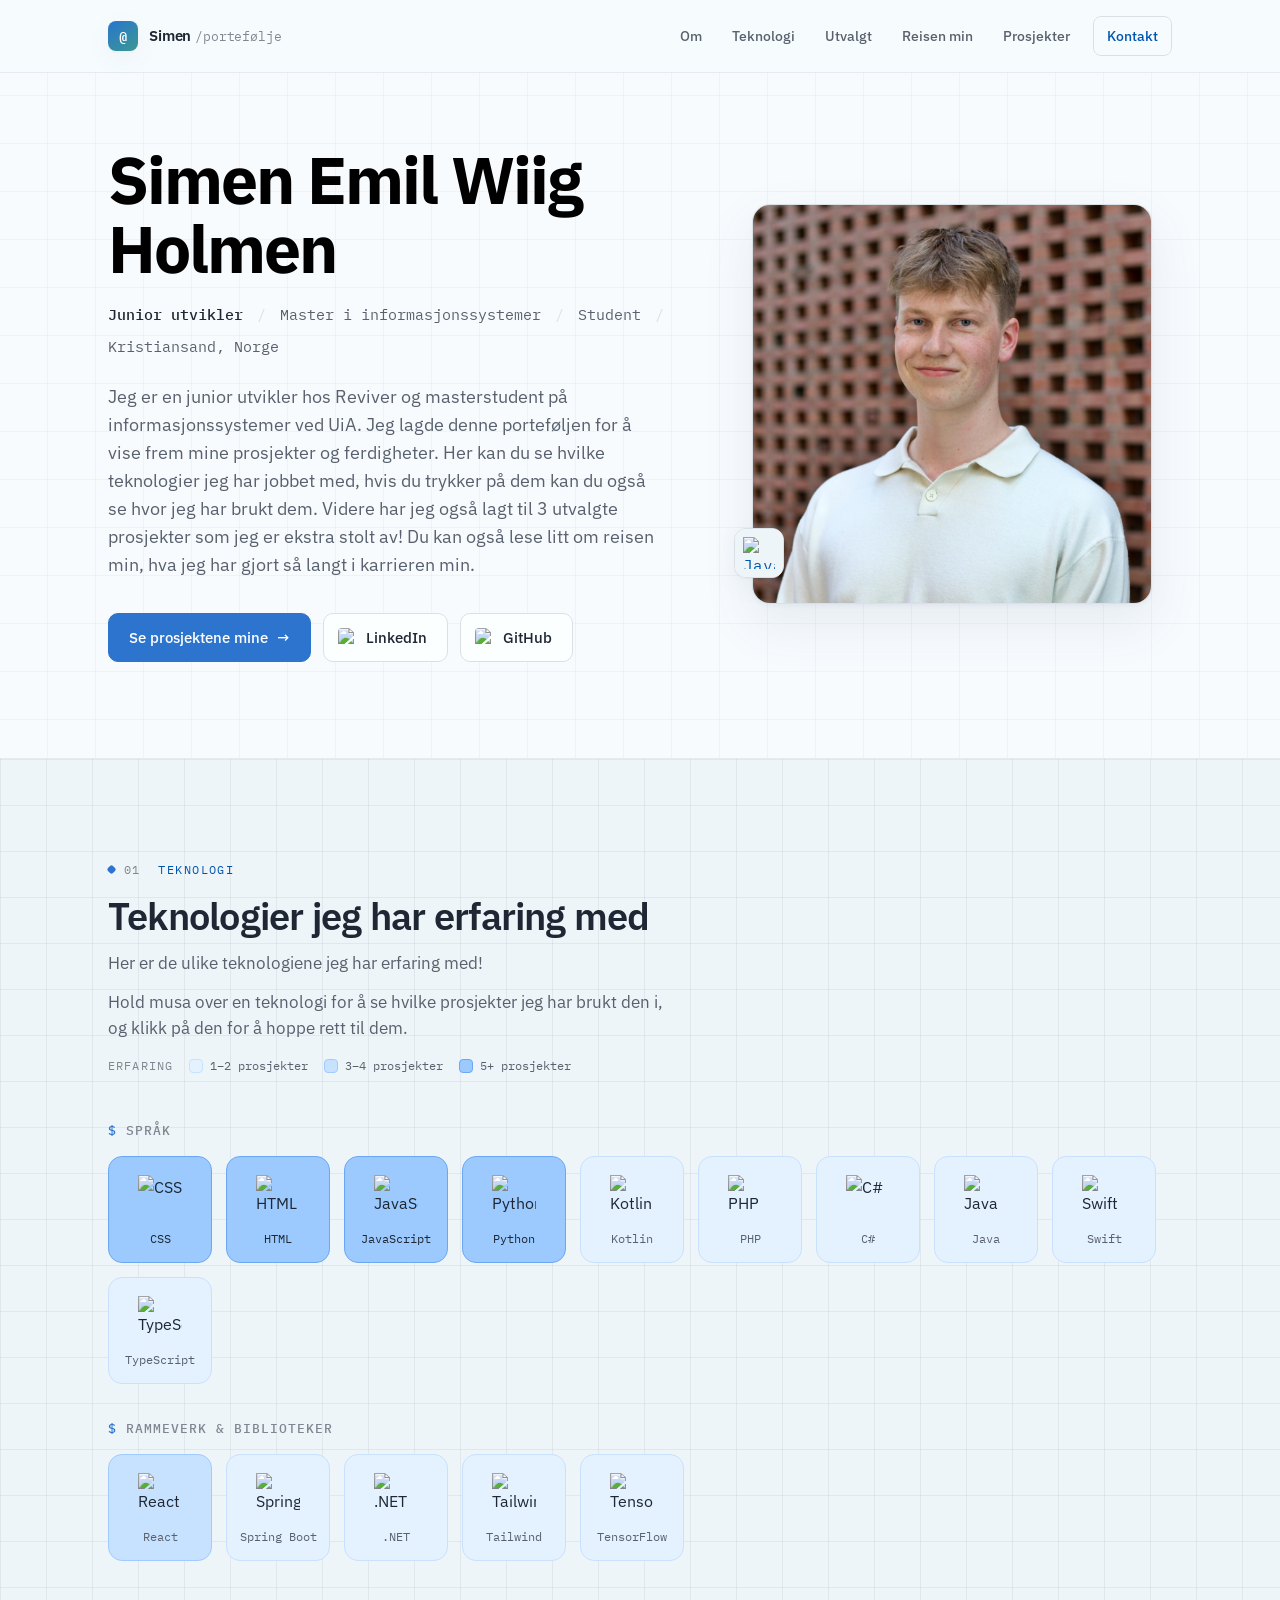
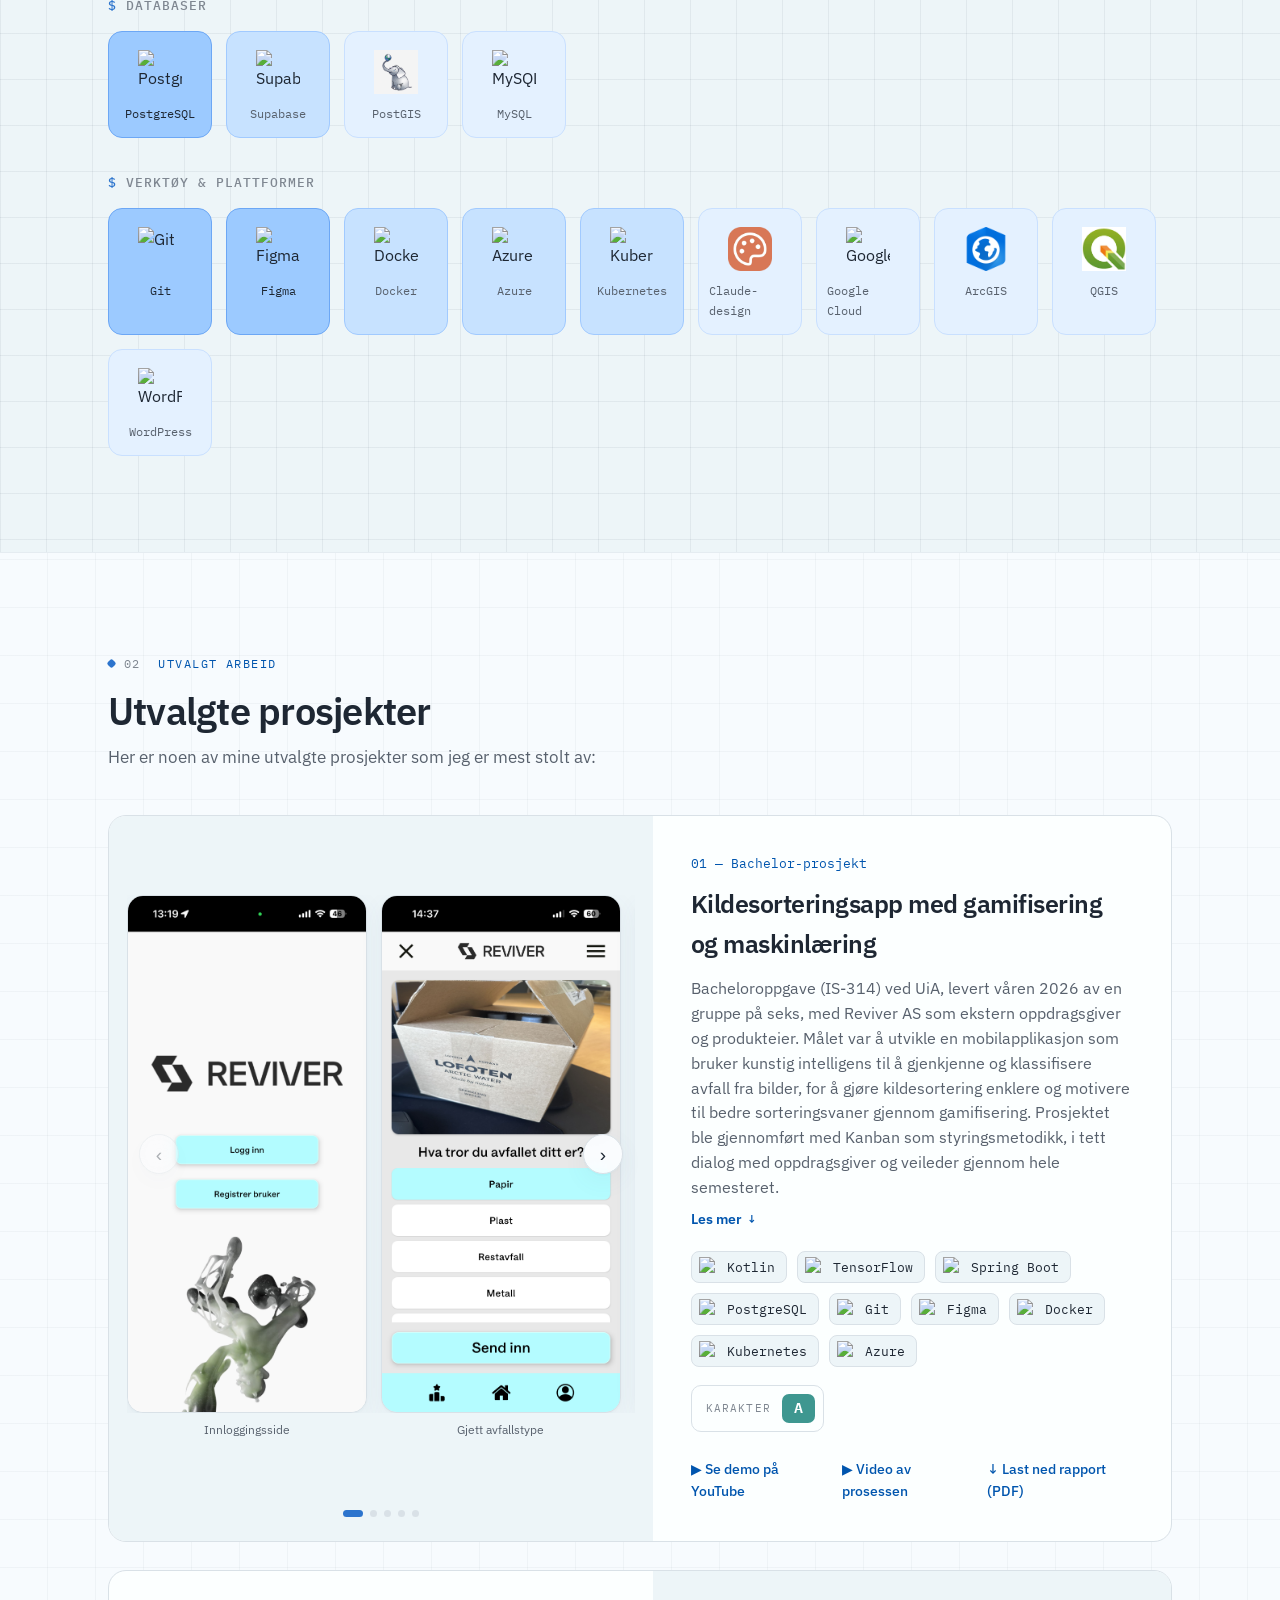
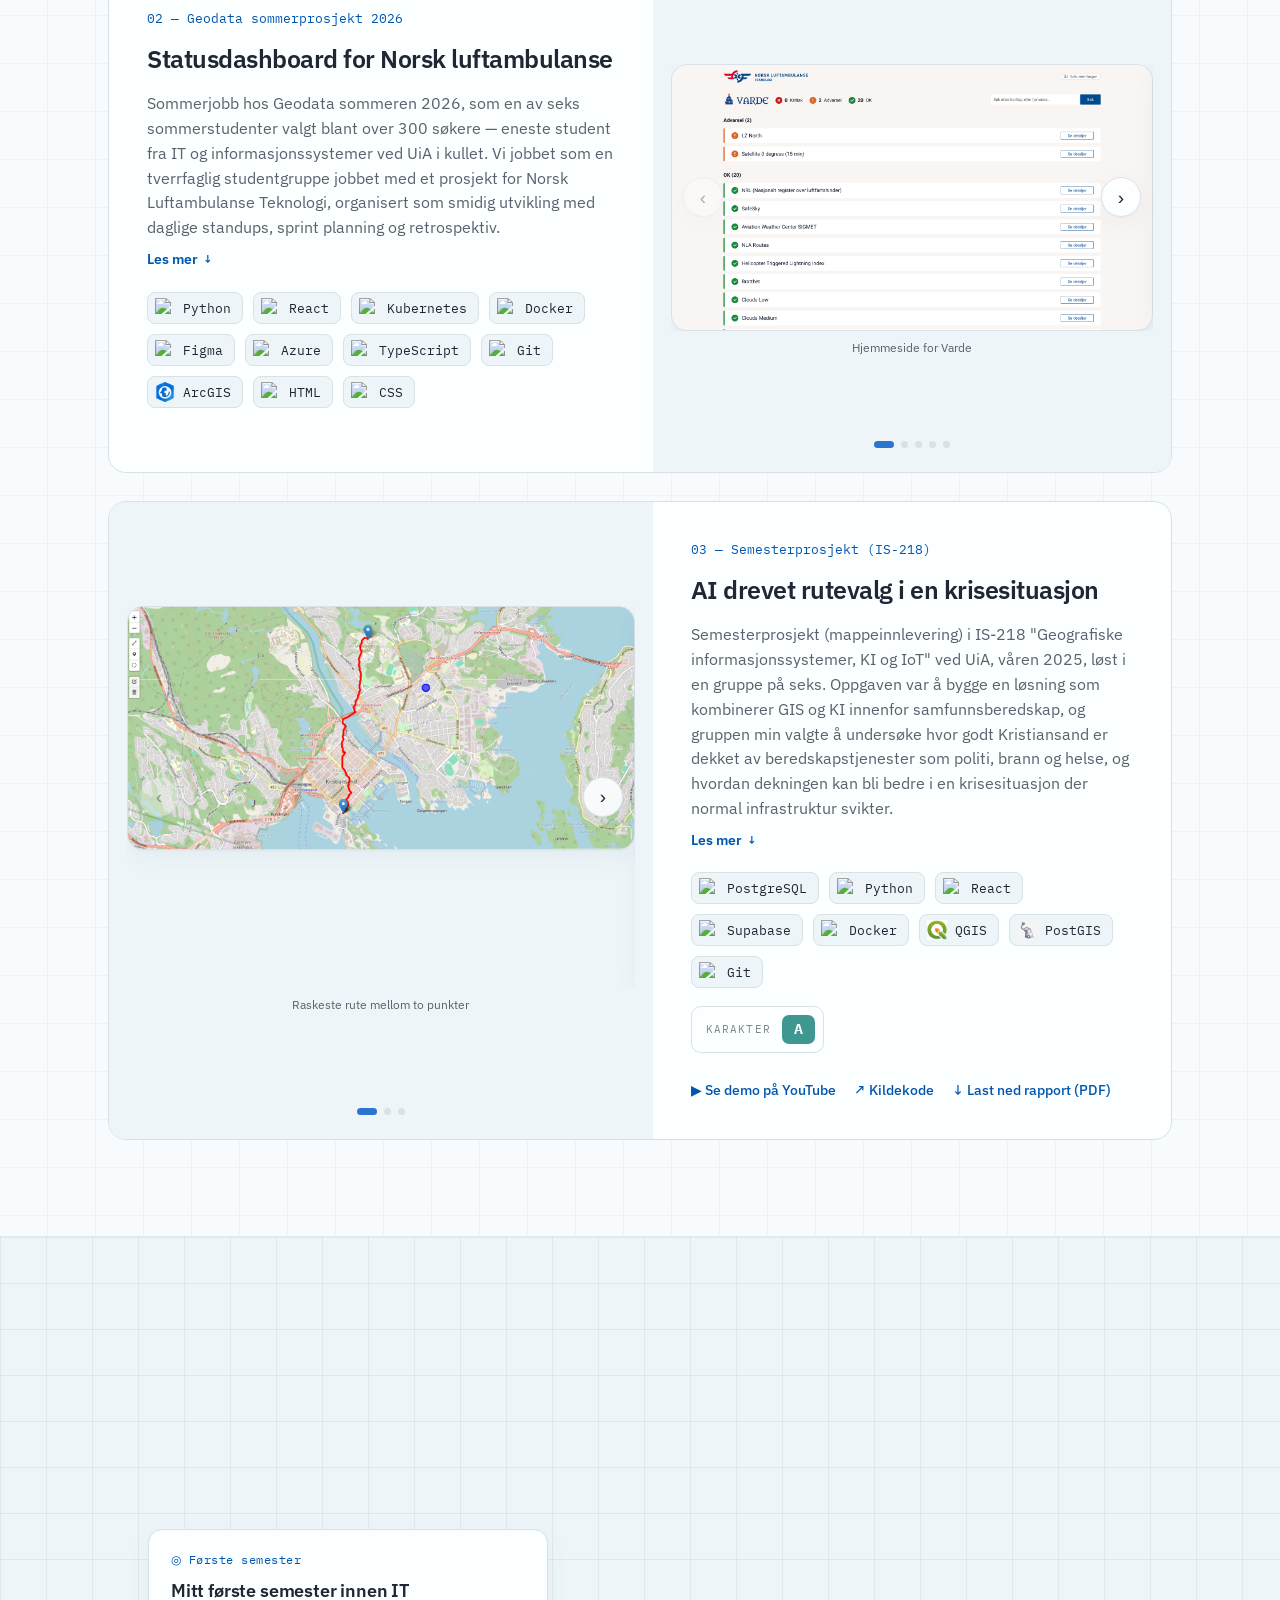
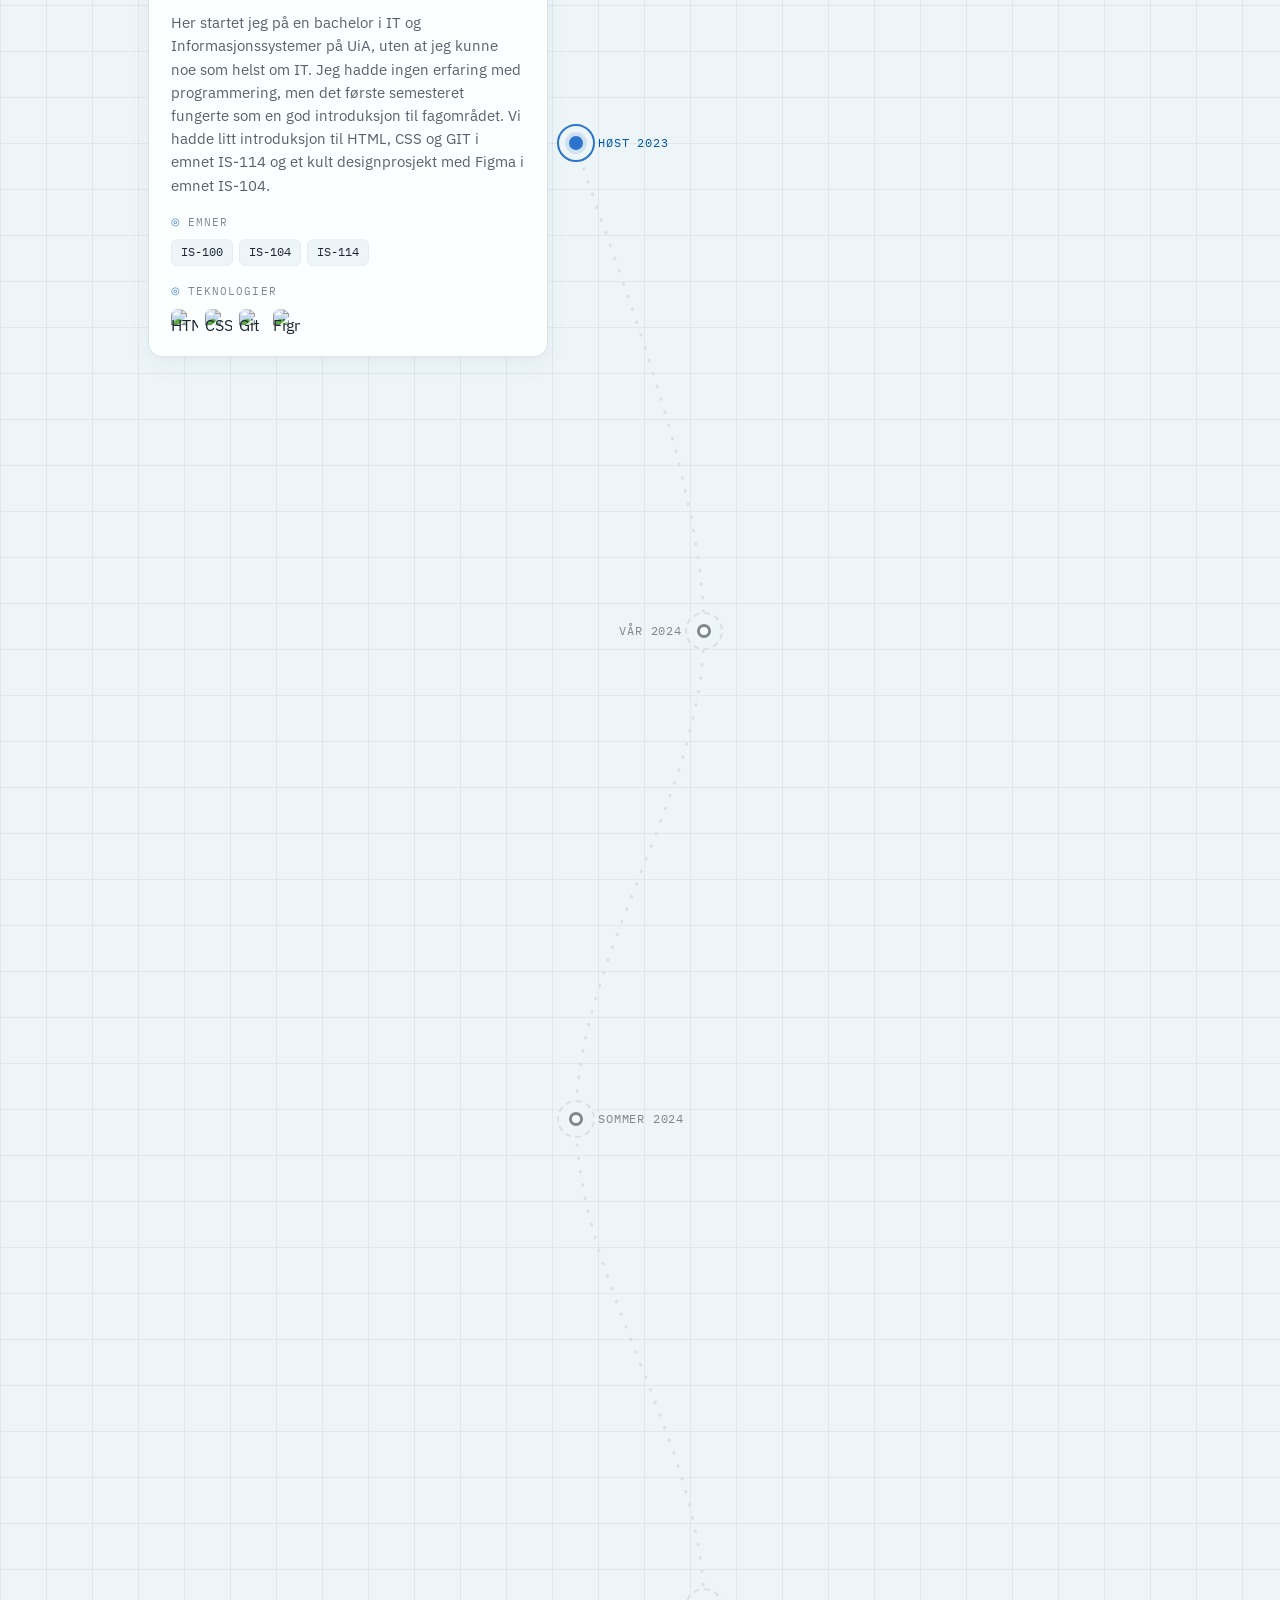
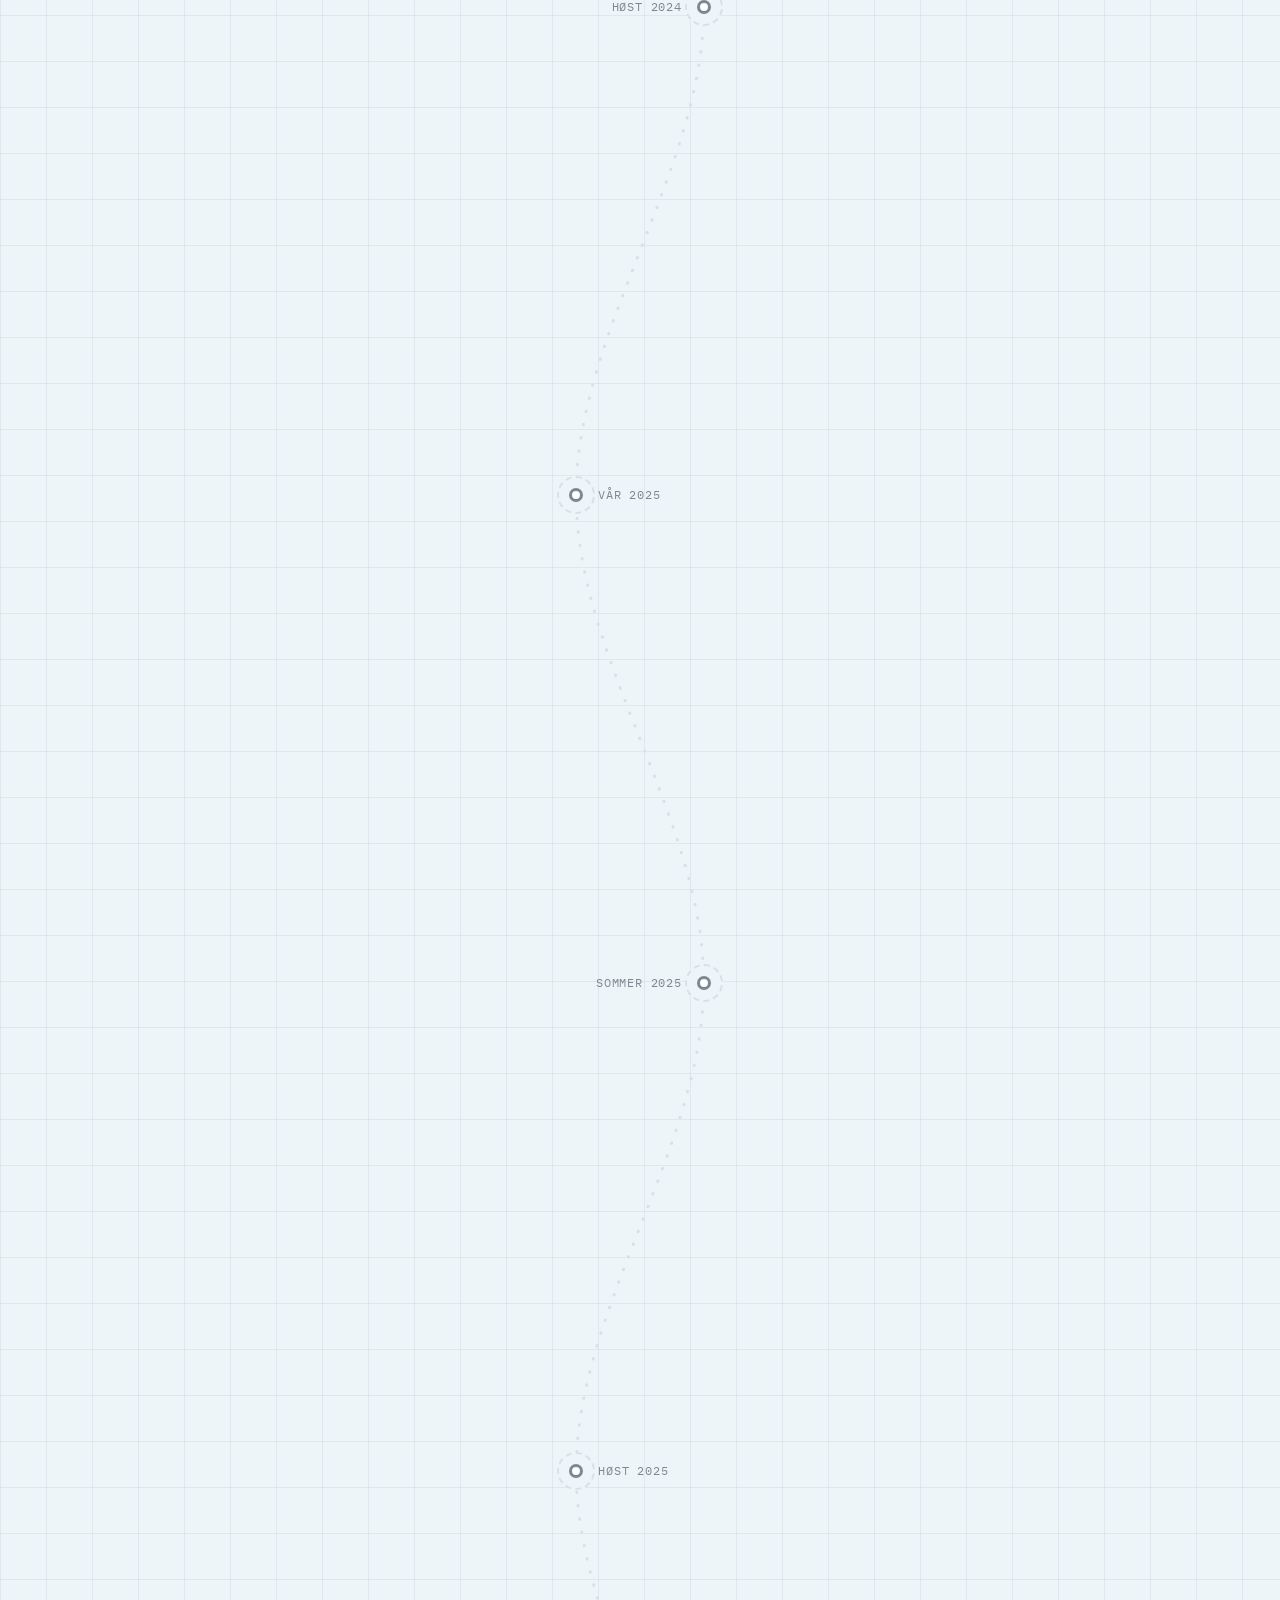
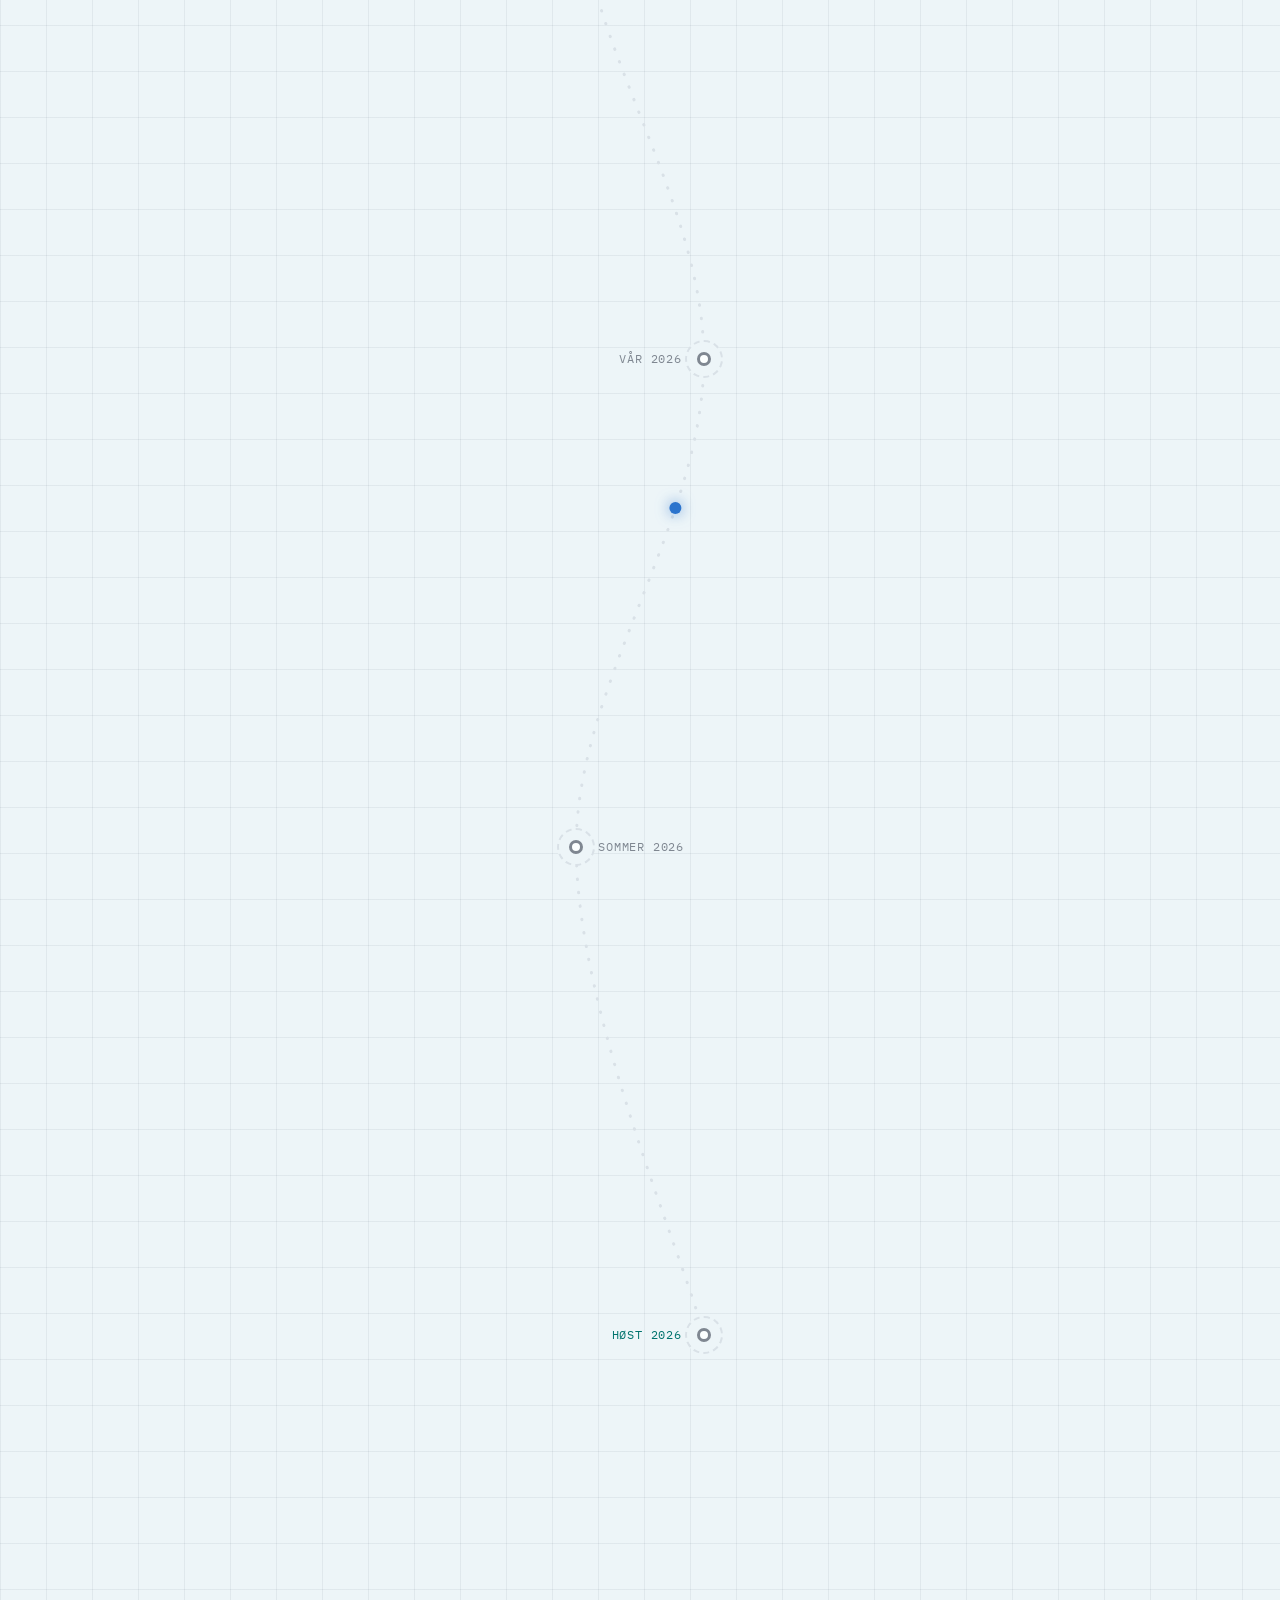
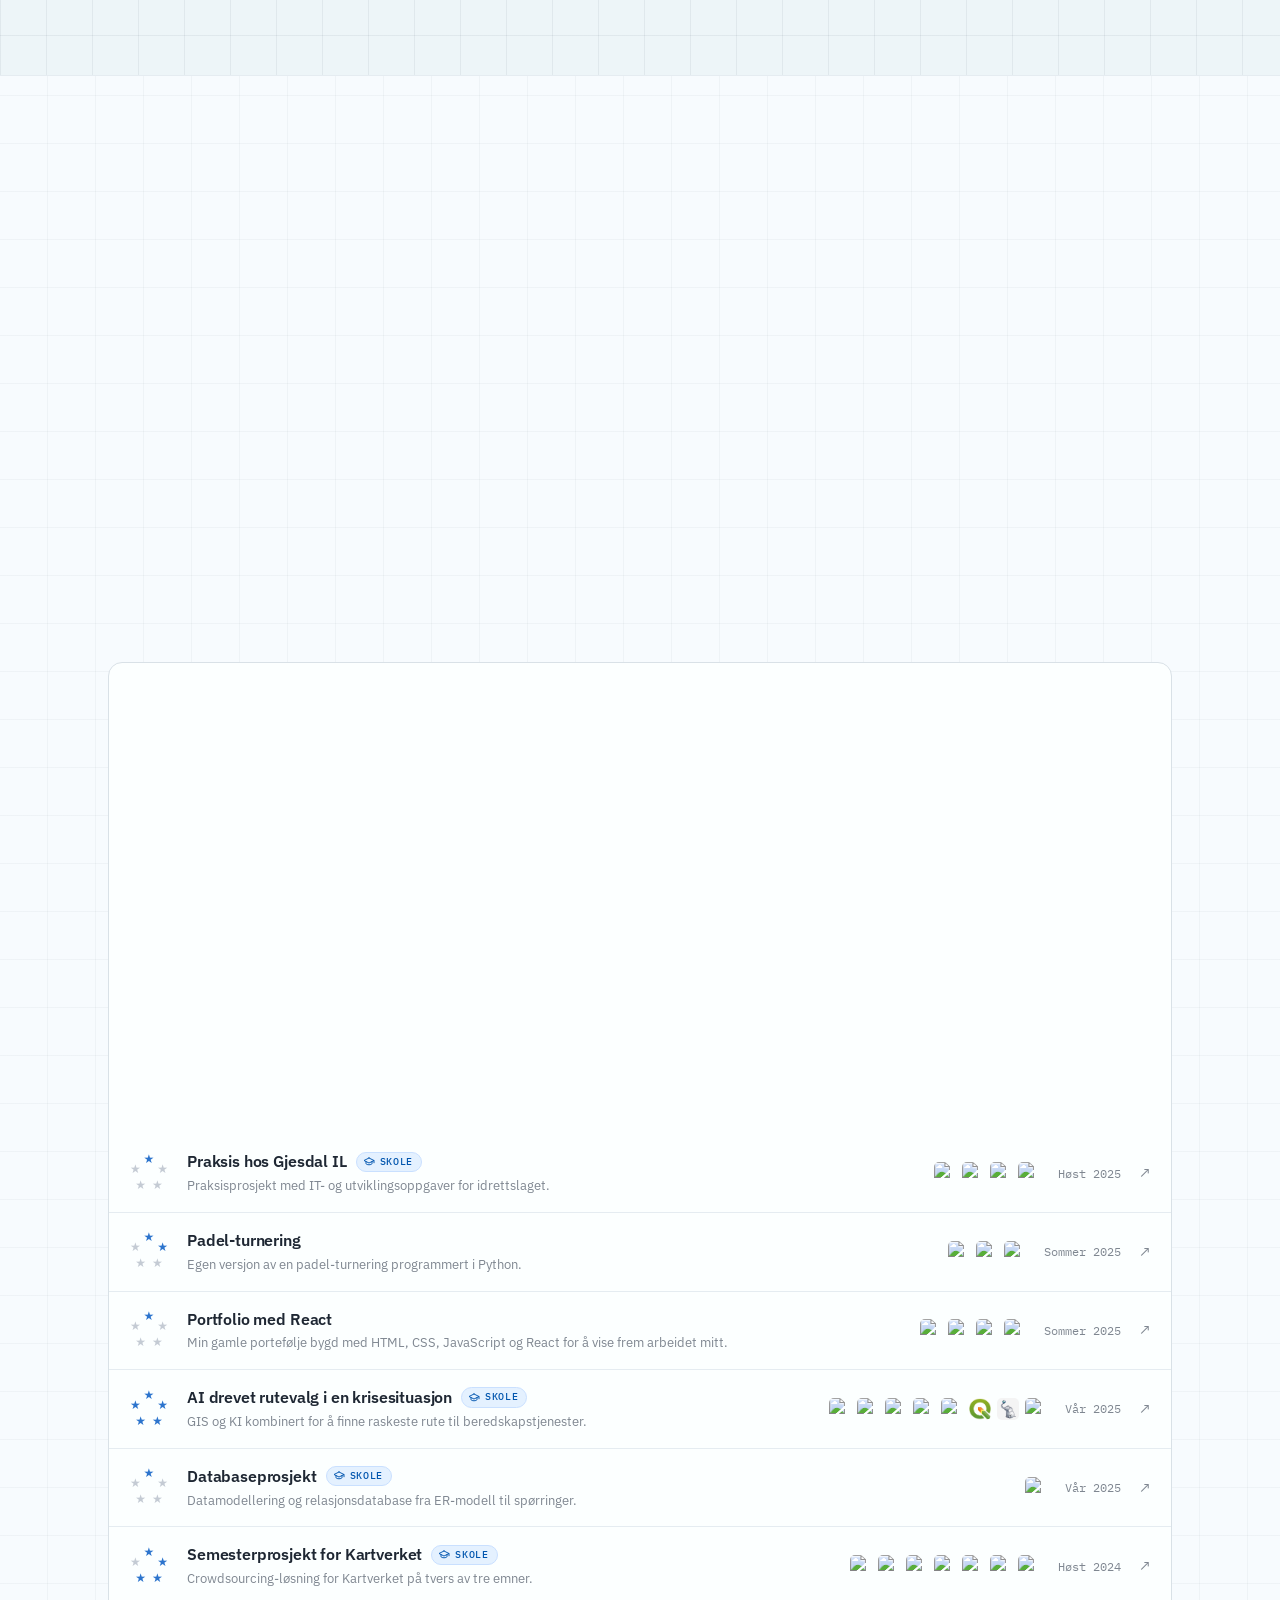
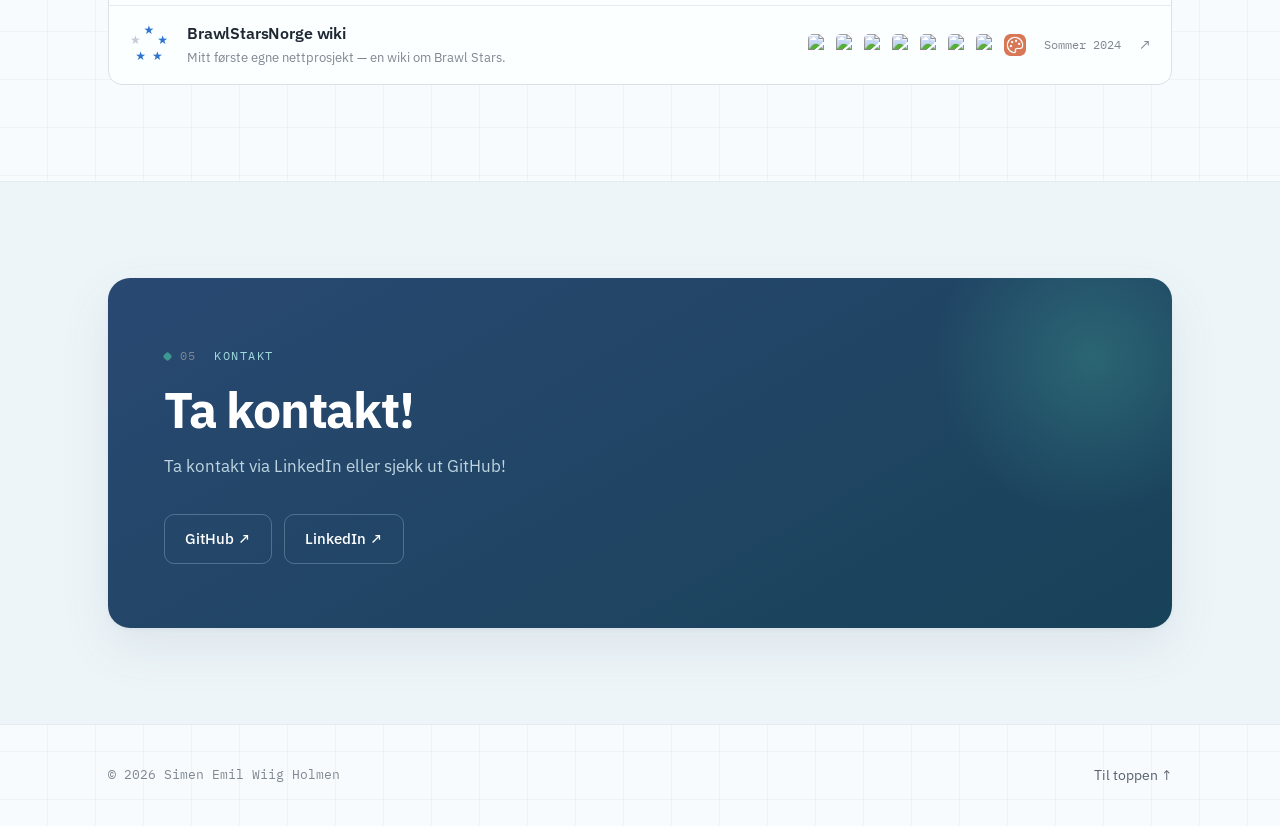
==== commit 6a88faaa: "fix: reverse order on mobile, new bswiki info, fixed scroll bug" ====
--- a/index.html
+++ b/index.html
@@ -46,14 +46,15 @@
           <div class="reveal">
             <h1 style="color: rgb(0, 0, 0)">Simen Emil Wiig Holmen</h1>
             <div class="role">
-              <b>Master i informasjonssystemer</b> <span class="sep">/</span>
+              <b>Junior utvikler</b> <span class="sep">/</span>
+              <span>Master i informasjonssystemer</span> <span class="sep">/</span>
               <span>Student</span> <span class="sep">/</span>
               <span>Kristiansand, Norge</span> <span class="sep">
               </span>
               <span>
               </span>
             </div>
-            <p class="lede">Jeg er en masterstudent på informasjonssystemer ved UiA med interesser for utvikling, GIS, ledelse og problemløsning innen IT. Jeg lagde denne porteføljen for å vise frem mine prosjekter og ferdigheter. Her kan du se hvilke teknologier jeg har jobbet med, hvis du trykker på dem kan du også se hvor jeg har brukt dem. Videre har jeg også lagt til 3 utvalgte prosjekter som jeg er ekstra stolt av! Du kan også lese litt om reisen min, hva jeg har gjort så langt i karrieren min.</p>
+            <p class="lede">Jeg er en junior utvikler hos Reviver og masterstudent på informasjonssystemer ved UiA. Jeg lagde denne porteføljen for å vise frem mine prosjekter og ferdigheter. Her kan du se hvilke teknologier jeg har jobbet med, hvis du trykker på dem kan du også se hvor jeg har brukt dem. Videre har jeg også lagt til 3 utvalgte prosjekter som jeg er ekstra stolt av! Du kan også lese litt om reisen min, hva jeg har gjort så langt i karrieren min.</p>
             <div class="actions">
               <a href="#work" class="btn primary">Se prosjektene mine <span class="arr">→</span></a>
               <a href="https://www.linkedin.com/in/simenholmen" target="_blank" rel="noopener" class="btn btn-li"><img alt="LinkedIn"
--- a/style.css
+++ b/style.css
@@ -617,6 +617,11 @@
 
     .tech-stage {
       position: relative;
+    }
+
+    /* clip only while the tiles/game are actively sliding — left on permanently
+       it would cut off the skill tiles' hover tooltip, which pops up above them */
+    .tech-stage.tech-clipping {
       overflow: hidden;
     }
 
@@ -1850,7 +1855,7 @@
 
       .stops {
         display: flex;
-        flex-direction: column;
+        flex-direction: column-reverse;
         gap: 18px;
       }
 
@@ -2754,6 +2759,11 @@
       .skill.skill-link:hover img {
         transform: none;
       }
+
+      /* the tech-easter-egg is desktop-only, so don't hint it's tappable here */
+      .grp-h .k {
+        cursor: default;
+      }
     }
 
     @media (max-width: 560px) {
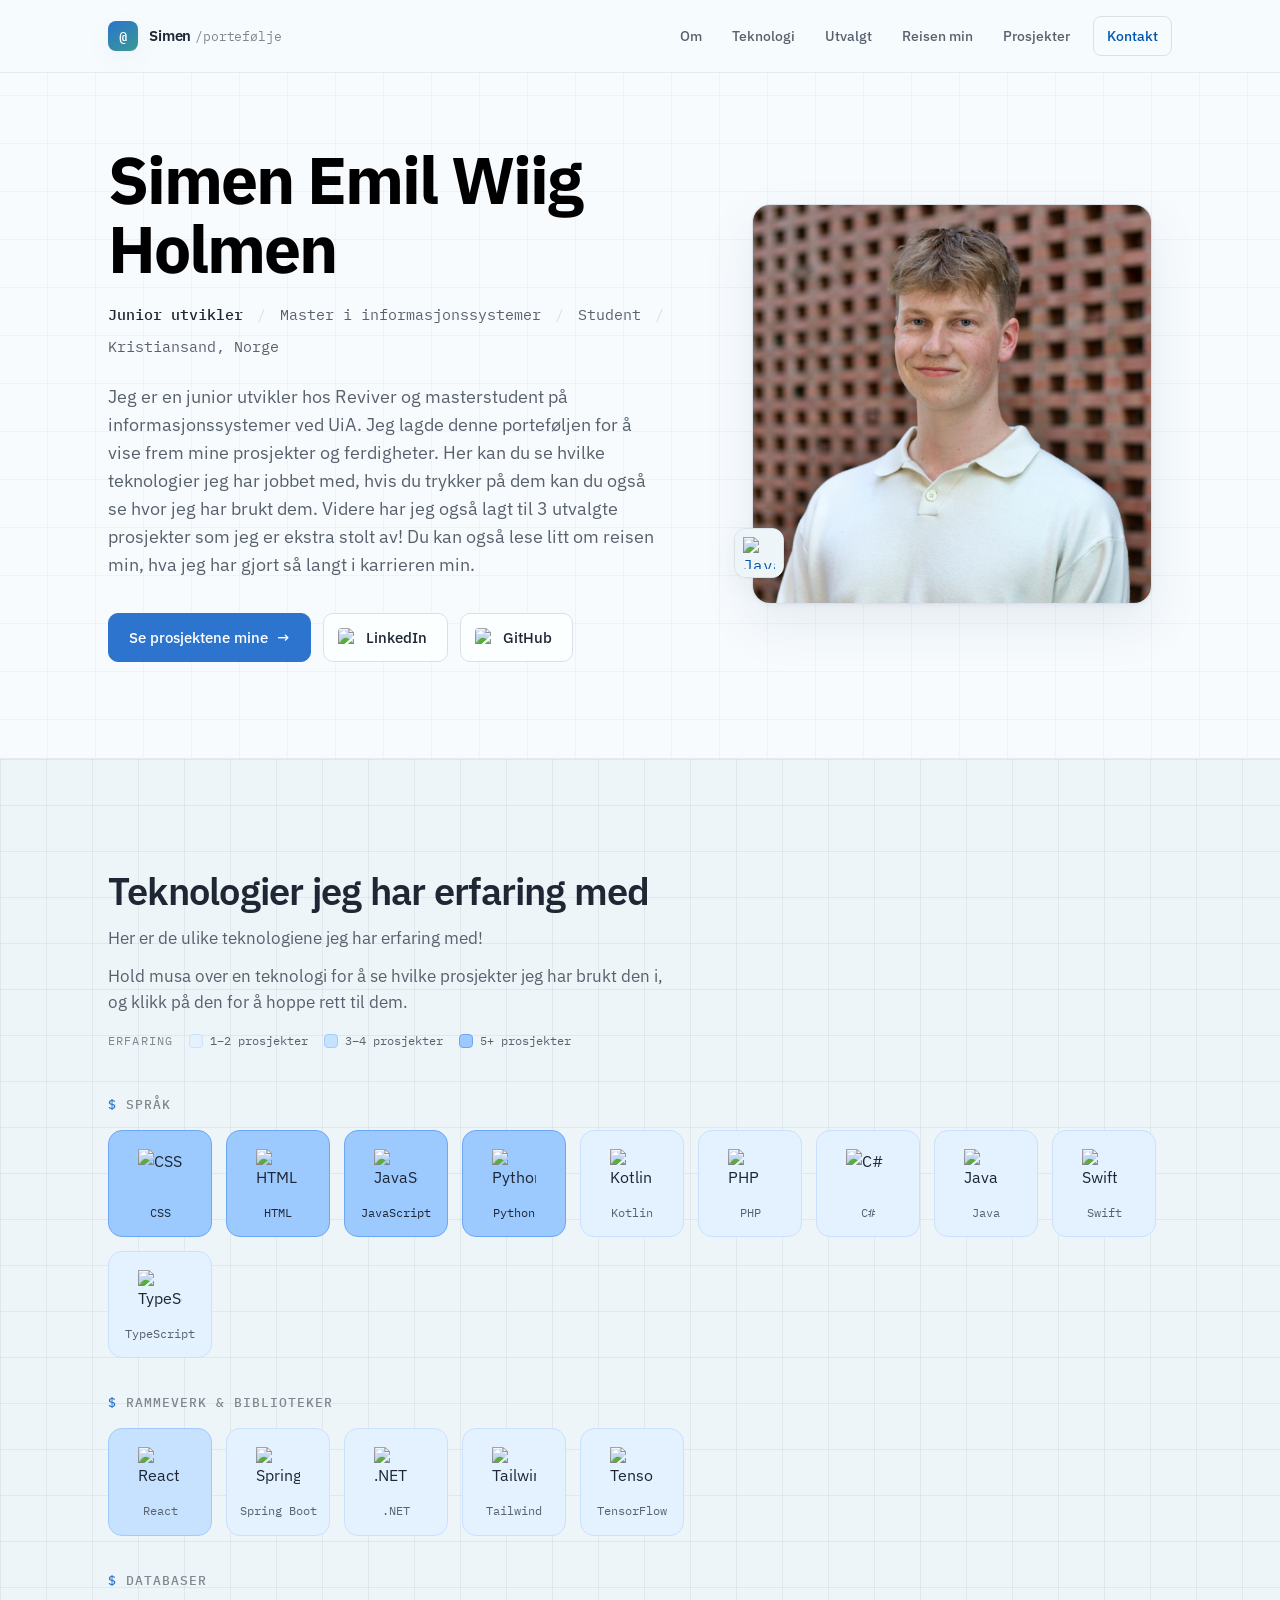
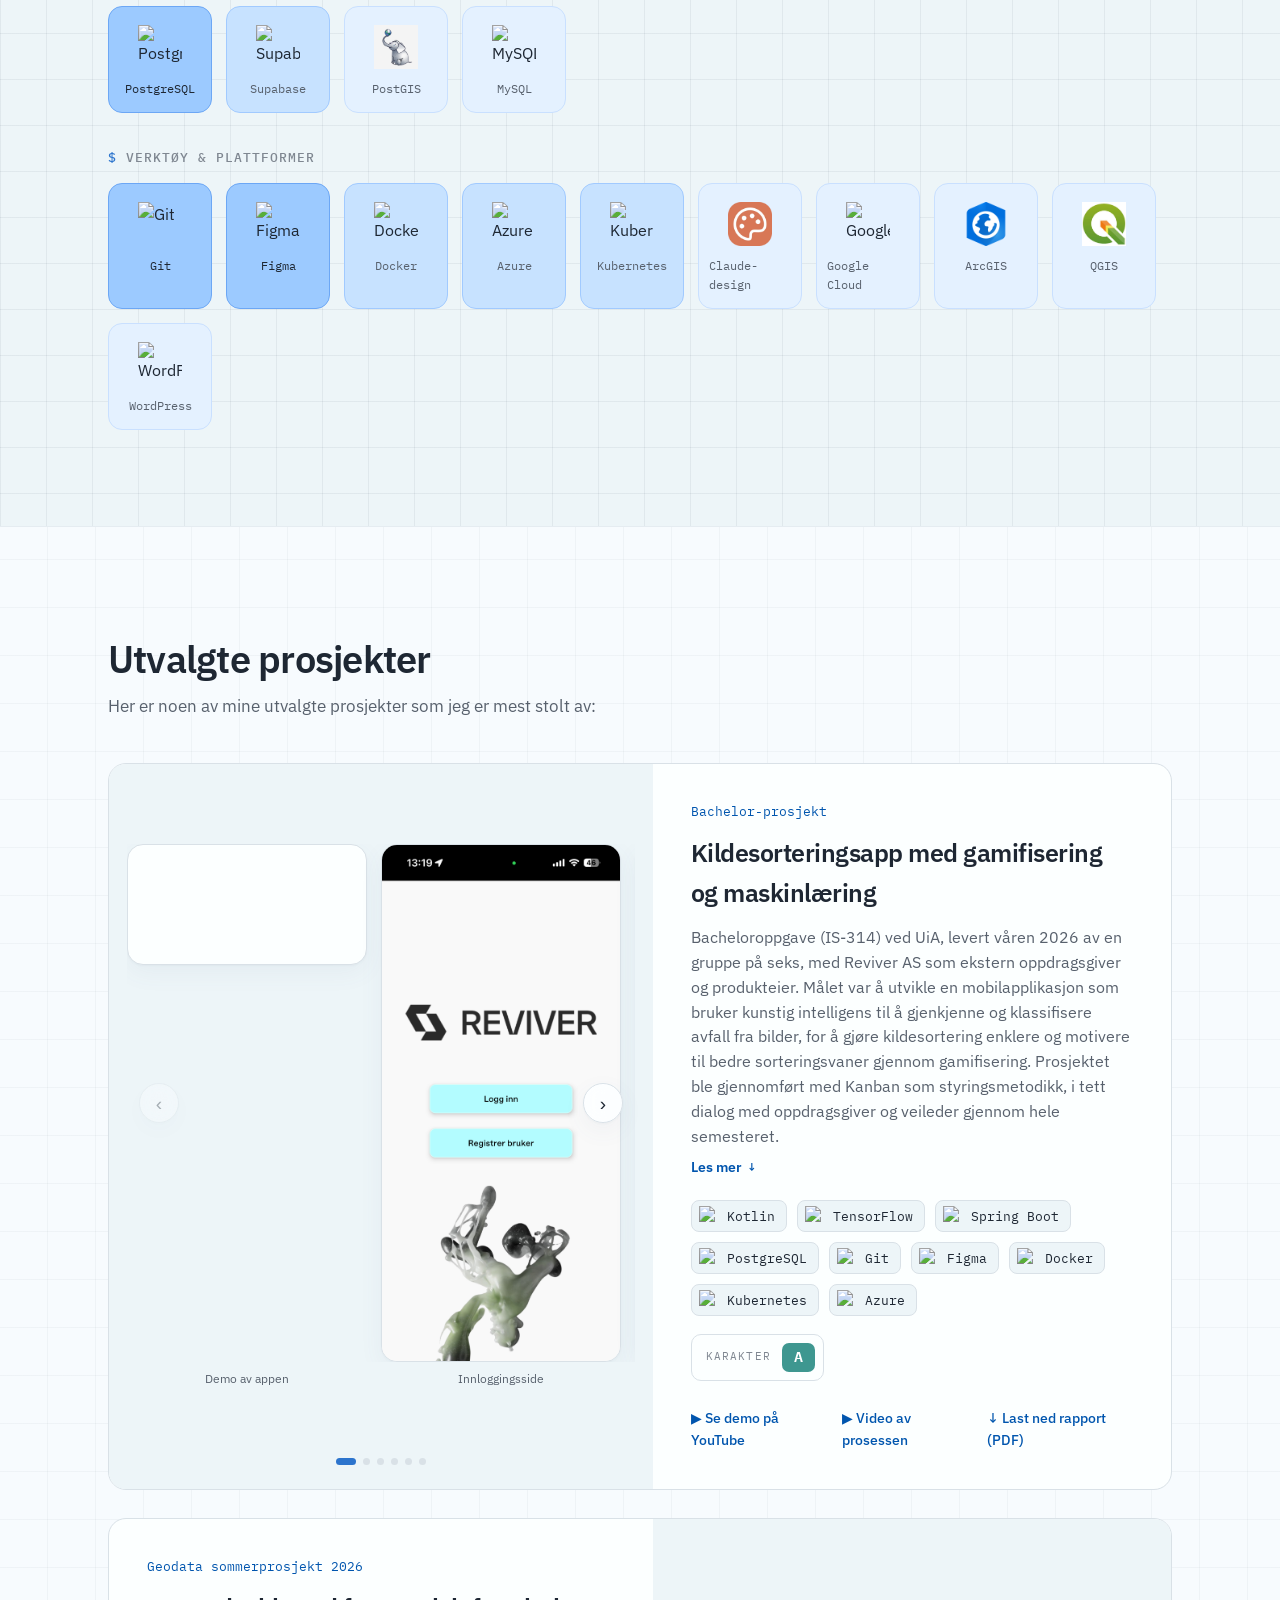
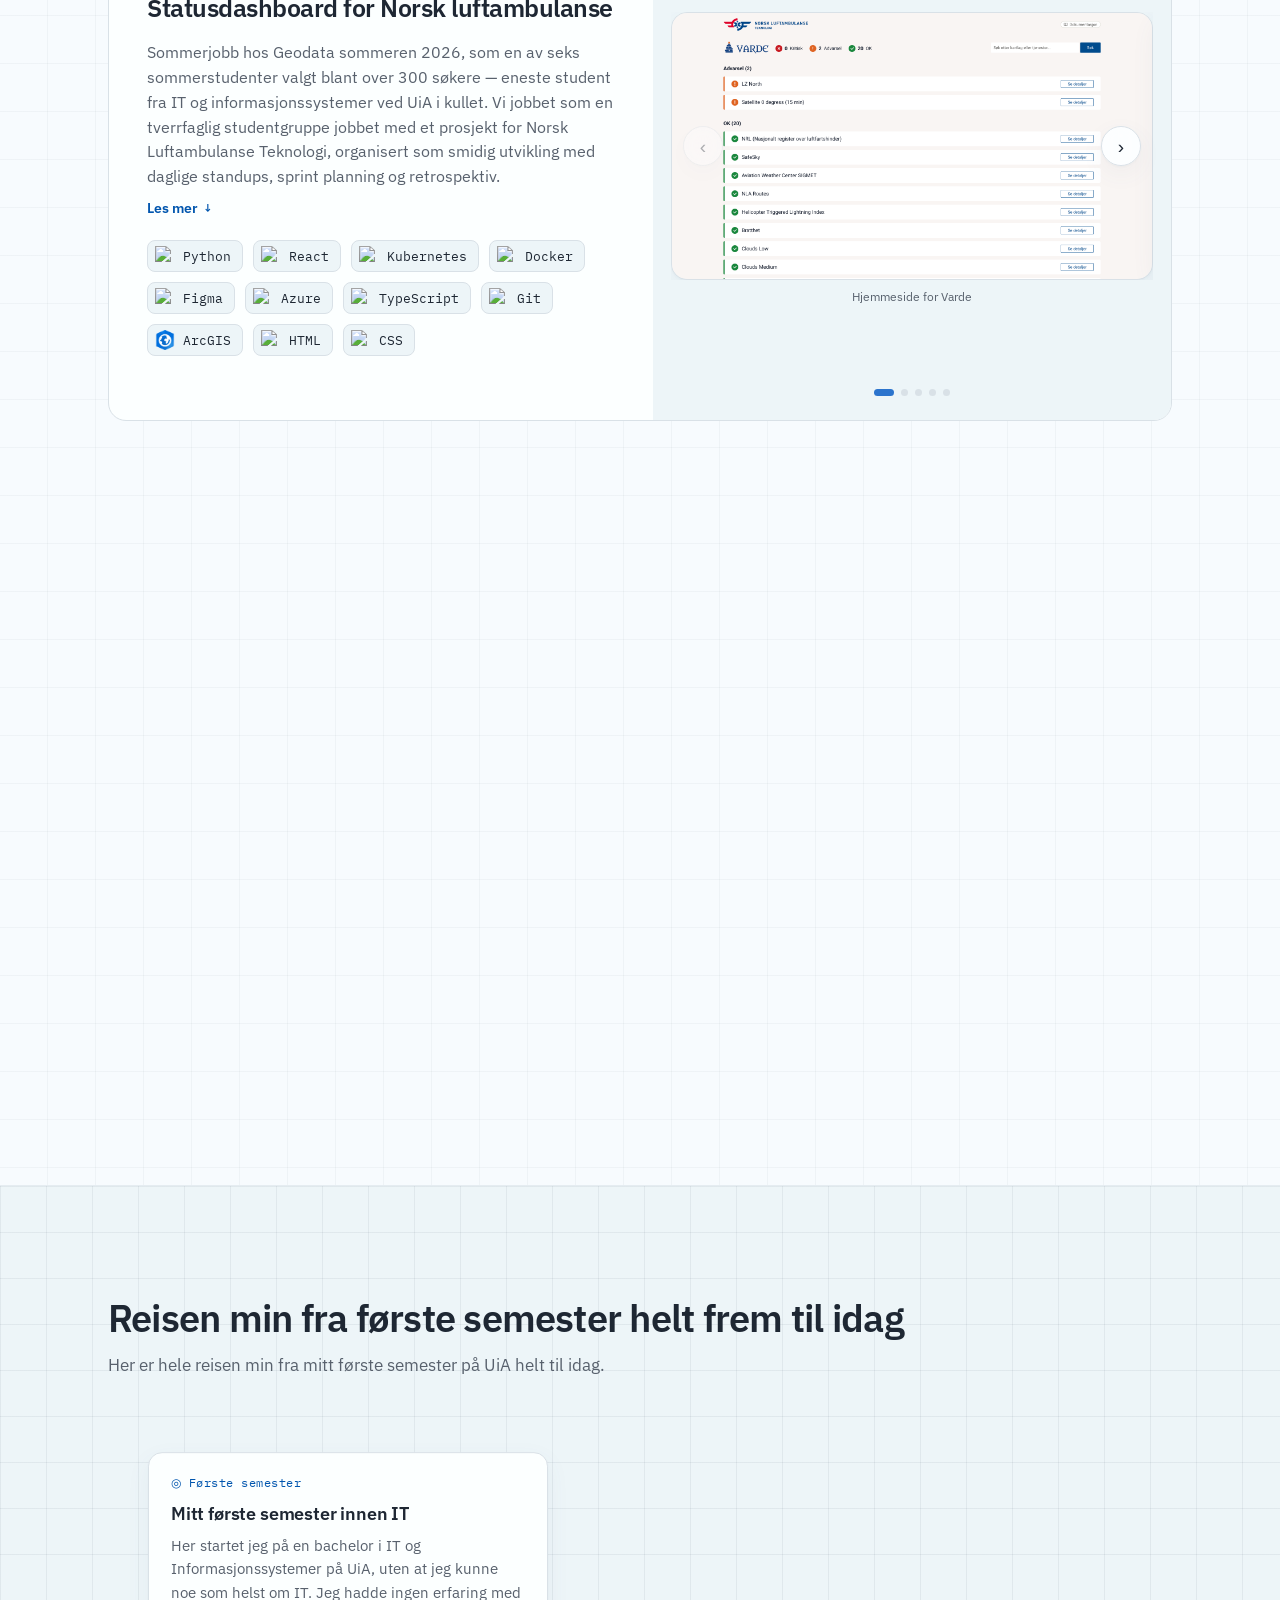
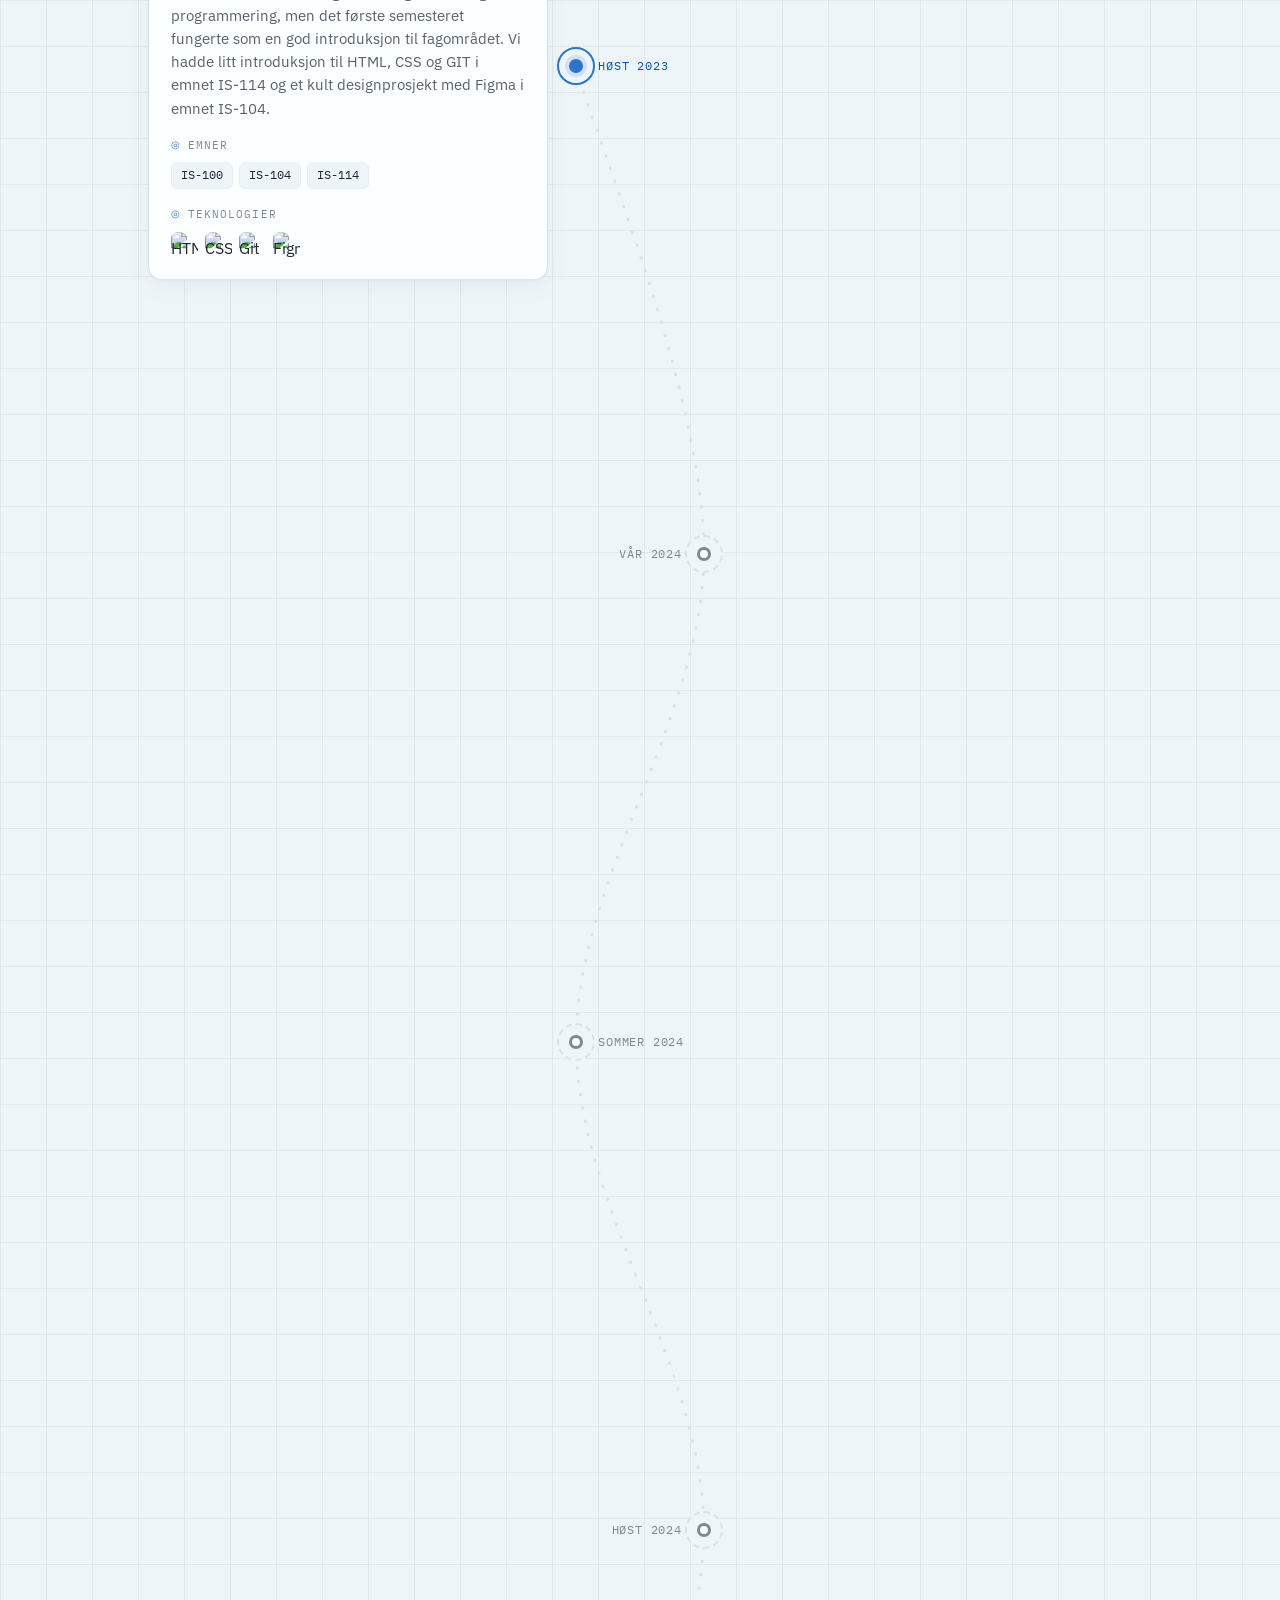
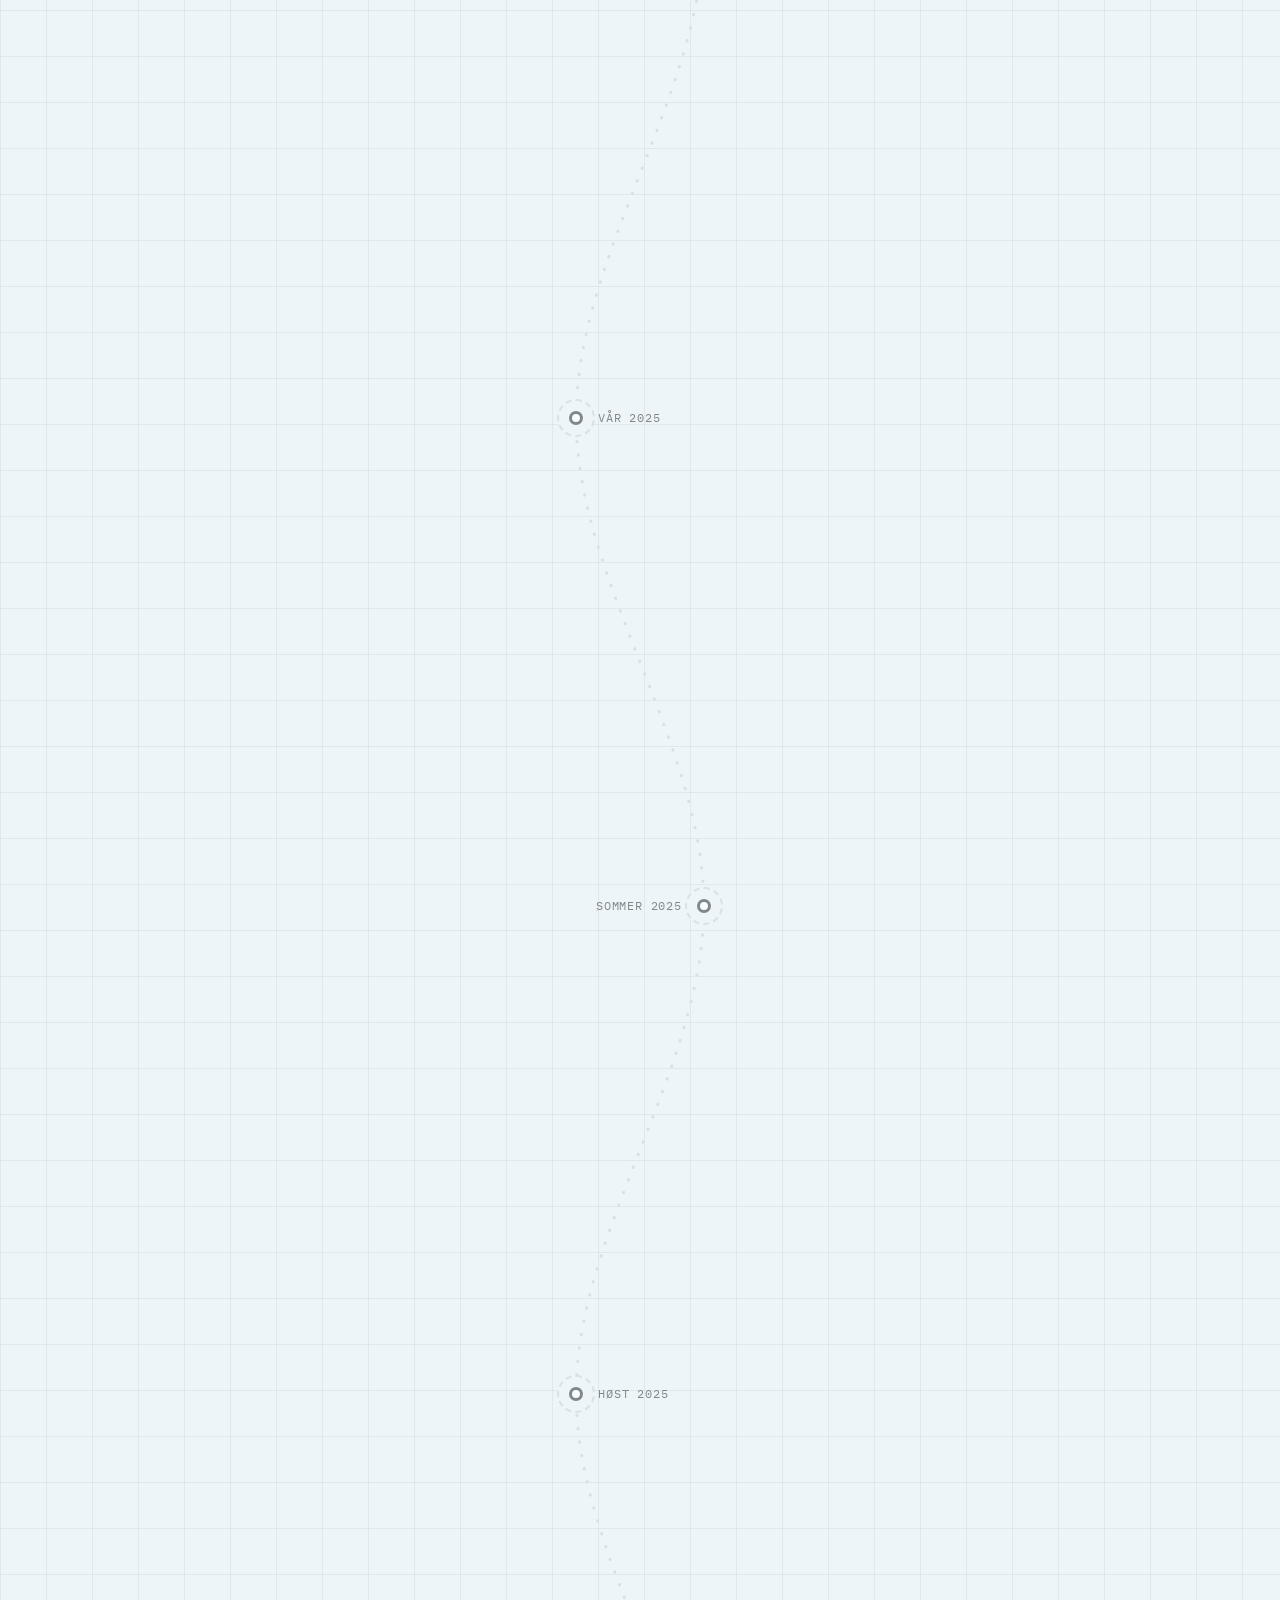
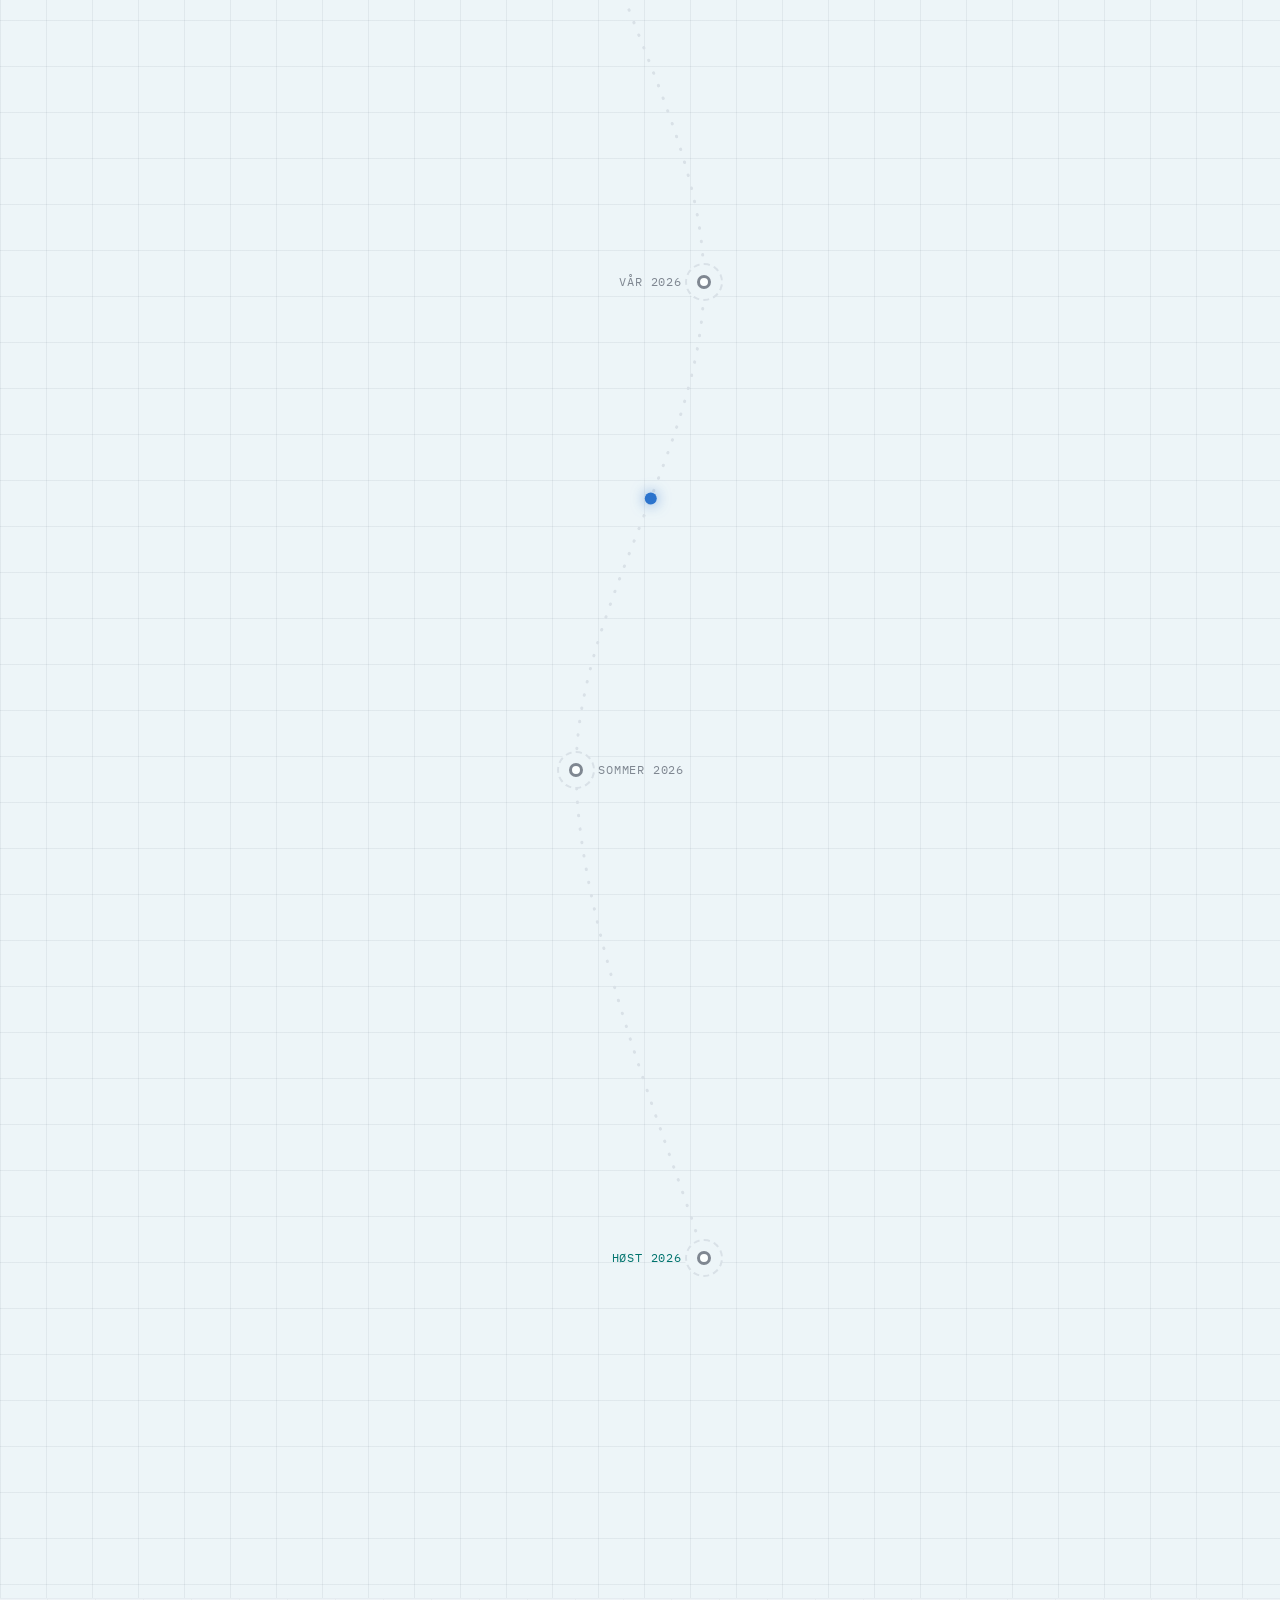
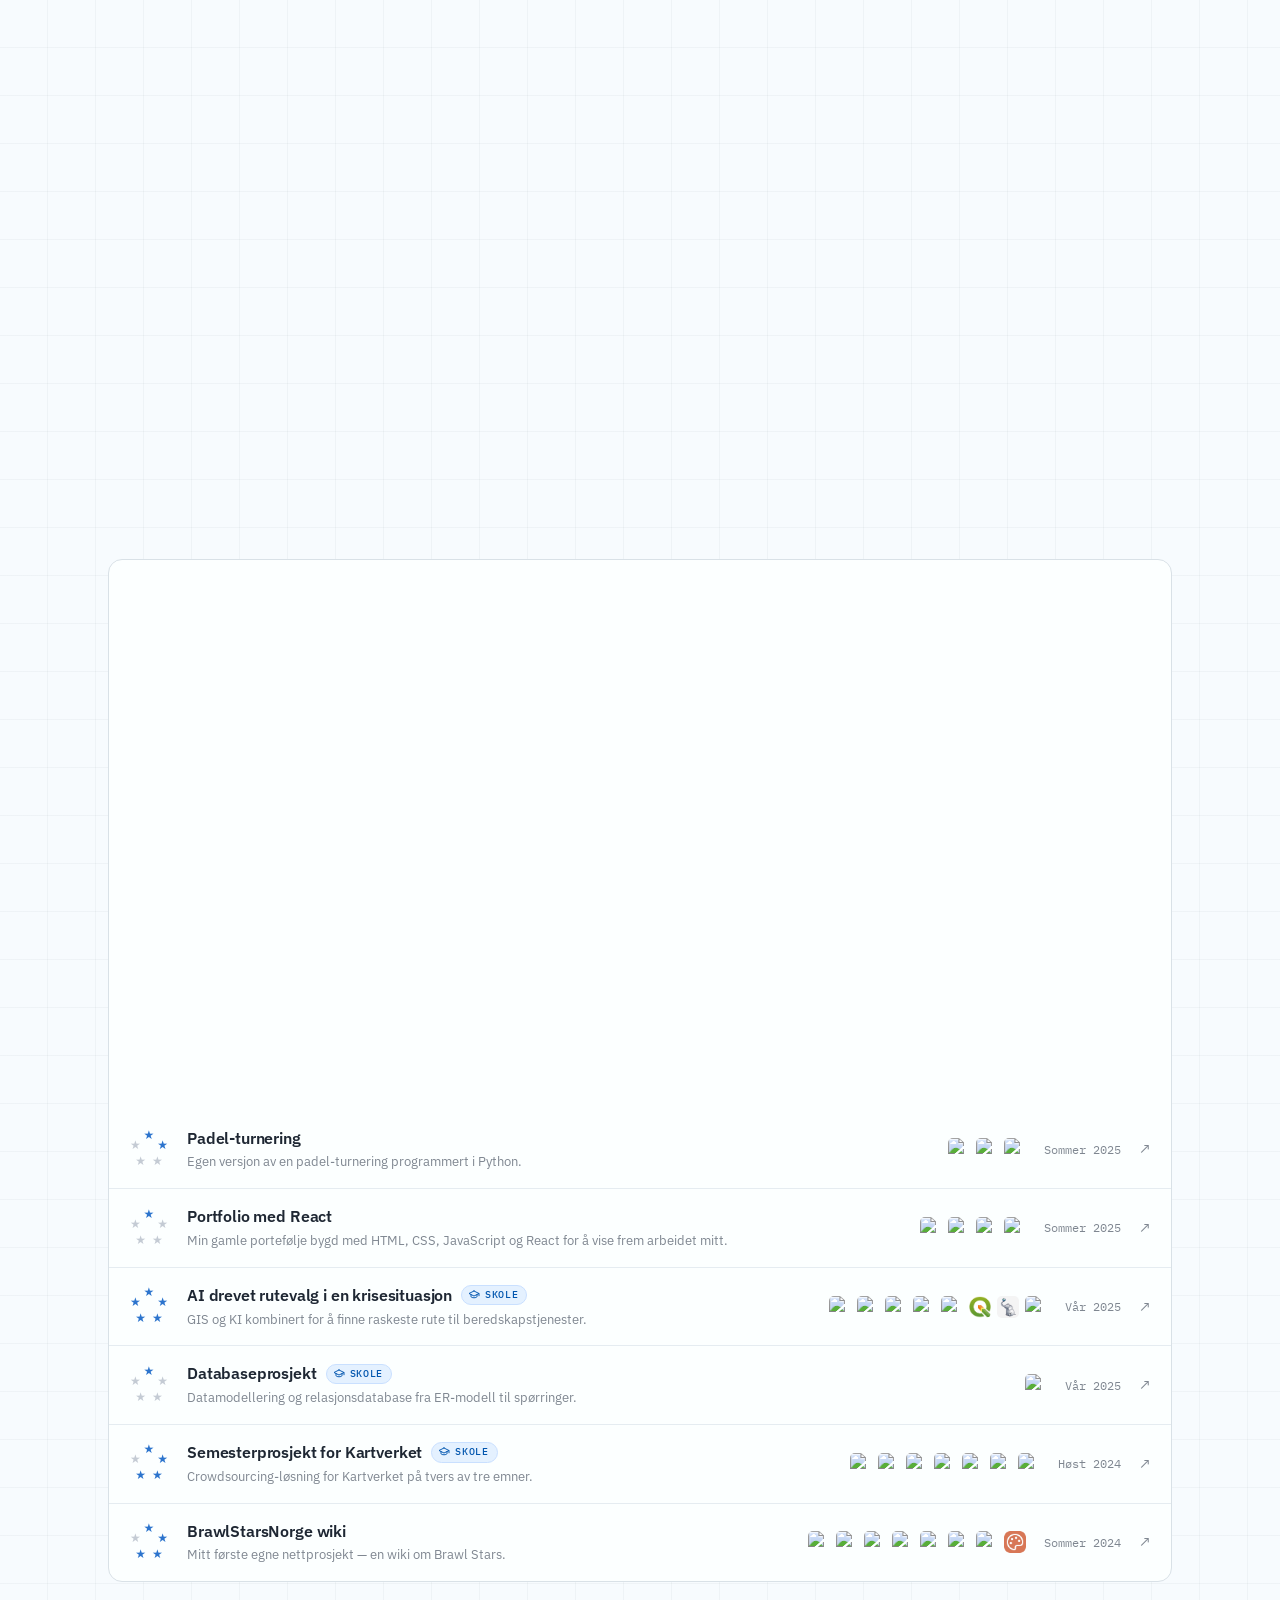
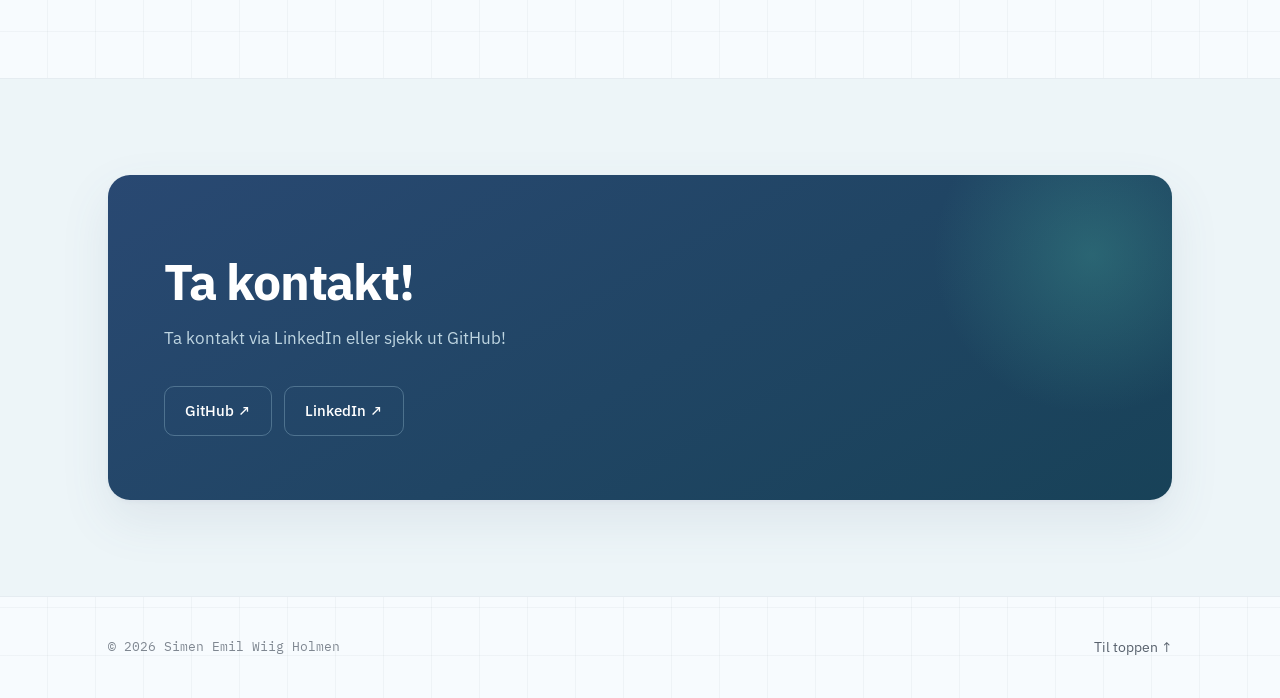
==== commit 0481d64b: "bachelor video + msall fizes" ====
--- a/index.html
+++ b/index.html
@@ -79,7 +79,6 @@
     <section id="tech" class="mapsec">
       <div class="wrap">
         <div class="sec-head reveal">
-          <span class="label"><span class="num">01</span> &nbsp;Teknologi</span>
           <h2>Teknologier jeg har erfaring med</h2>
           <p>Her er de ulike teknologiene jeg har erfaring med!</p>
           <p class="tech-hint">
@@ -102,7 +101,6 @@
     <section id="work">
       <div class="wrap">
         <div class="sec-head reveal">
-          <span class="label"><span class="num">02</span> &nbsp;Utvalgt arbeid</span>
           <h2>Utvalgte prosjekter</h2>
           <p>Her er noen av mine utvalgte prosjekter som jeg er mest stolt av:</p>
         </div>
@@ -114,7 +112,6 @@
     <section id="story" class="mapsec">
       <div class="wrap">
         <div class="sec-head reveal">
-          <span class="label"><span class="num">03</span> &nbsp;Reisen min</span>
           <h2>Reisen min fra første semester helt frem til idag</h2>
           <p>Her er hele reisen min fra mitt første semester på UiA helt til idag. </p>
         </div>
@@ -480,7 +477,6 @@
     <section id="projects">
       <div class="wrap">
         <div class="sec-head reveal">
-          <span class="label"><span class="num">04</span> &nbsp;Arkiv</span>
           <h2>Alle prosjekter</h2>
           <p>Dette er en liste over alle prosjektene jeg her gjort så langt. Prosjektene kan sorteres og filtreres etter
             teknologi, dato, stjerner og alfabetisk. Stjernene er en rating basert på kompleksitet og resultat, et
@@ -525,7 +521,6 @@
     <section id="contact" class="contact">
       <div class="wrap">
         <div class="contact-card reveal">
-          <span class="label"><span class="num">05</span> &nbsp;Kontakt</span>
           <h2>Ta kontakt!</h2>
           <p> Ta kontakt via LinkedIn eller sjekk ut GitHub!
           </p>
--- a/style.css
+++ b/style.css
@@ -68,31 +68,6 @@
       padding: 0 28px;
     }
 
-    /* ---------- Mono label ---------- */
-    .label {
-      font-family: var(--mono);
-      font-size: 12px;
-      letter-spacing: 0.12em;
-      text-transform: uppercase;
-      color: var(--accent-ink);
-      display: inline-flex;
-      align-items: center;
-      gap: 9px;
-    }
-
-    .label::before {
-      content: "";
-      width: 7px;
-      height: 7px;
-      border-radius: 2px;
-      background: var(--accent);
-      transform: rotate(45deg);
-    }
-
-    .label .num {
-      color: var(--ink-faint);
-    }
-
     /* ---------- Nav ---------- */
     header.nav {
       position: sticky;
@@ -981,11 +956,8 @@
       align-self: start;
     }
 
-    .fg-page:last-child {
-      padding-right: 0;
-    }
-
-    .fg-page img {
+    .fg-page img,
+    .fg-page video {
       width: 100%;
       height: auto;
       display: block;
@@ -1014,9 +986,6 @@
       padding-right: 14px;
     }
 
-    .fg-cap-page:last-child {
-      padding-right: 0;
-    }
 
     /* small centered caption under a project screenshot */
     .fg-caption {
@@ -2508,15 +2477,6 @@
       background: radial-gradient(circle, oklch(0.62 0.085 188 / 0.4), transparent 70%);
     }
 
-    .contact-card .label {
-      color: oklch(0.85 0.06 200);
-      position: relative;
-    }
-
-    .contact-card .label::before {
-      background: var(--accent-2);
-    }
-
     .contact-card h2 {
       font-size: clamp(30px, 4.5vw, 50px);
       letter-spacing: -0.025em;
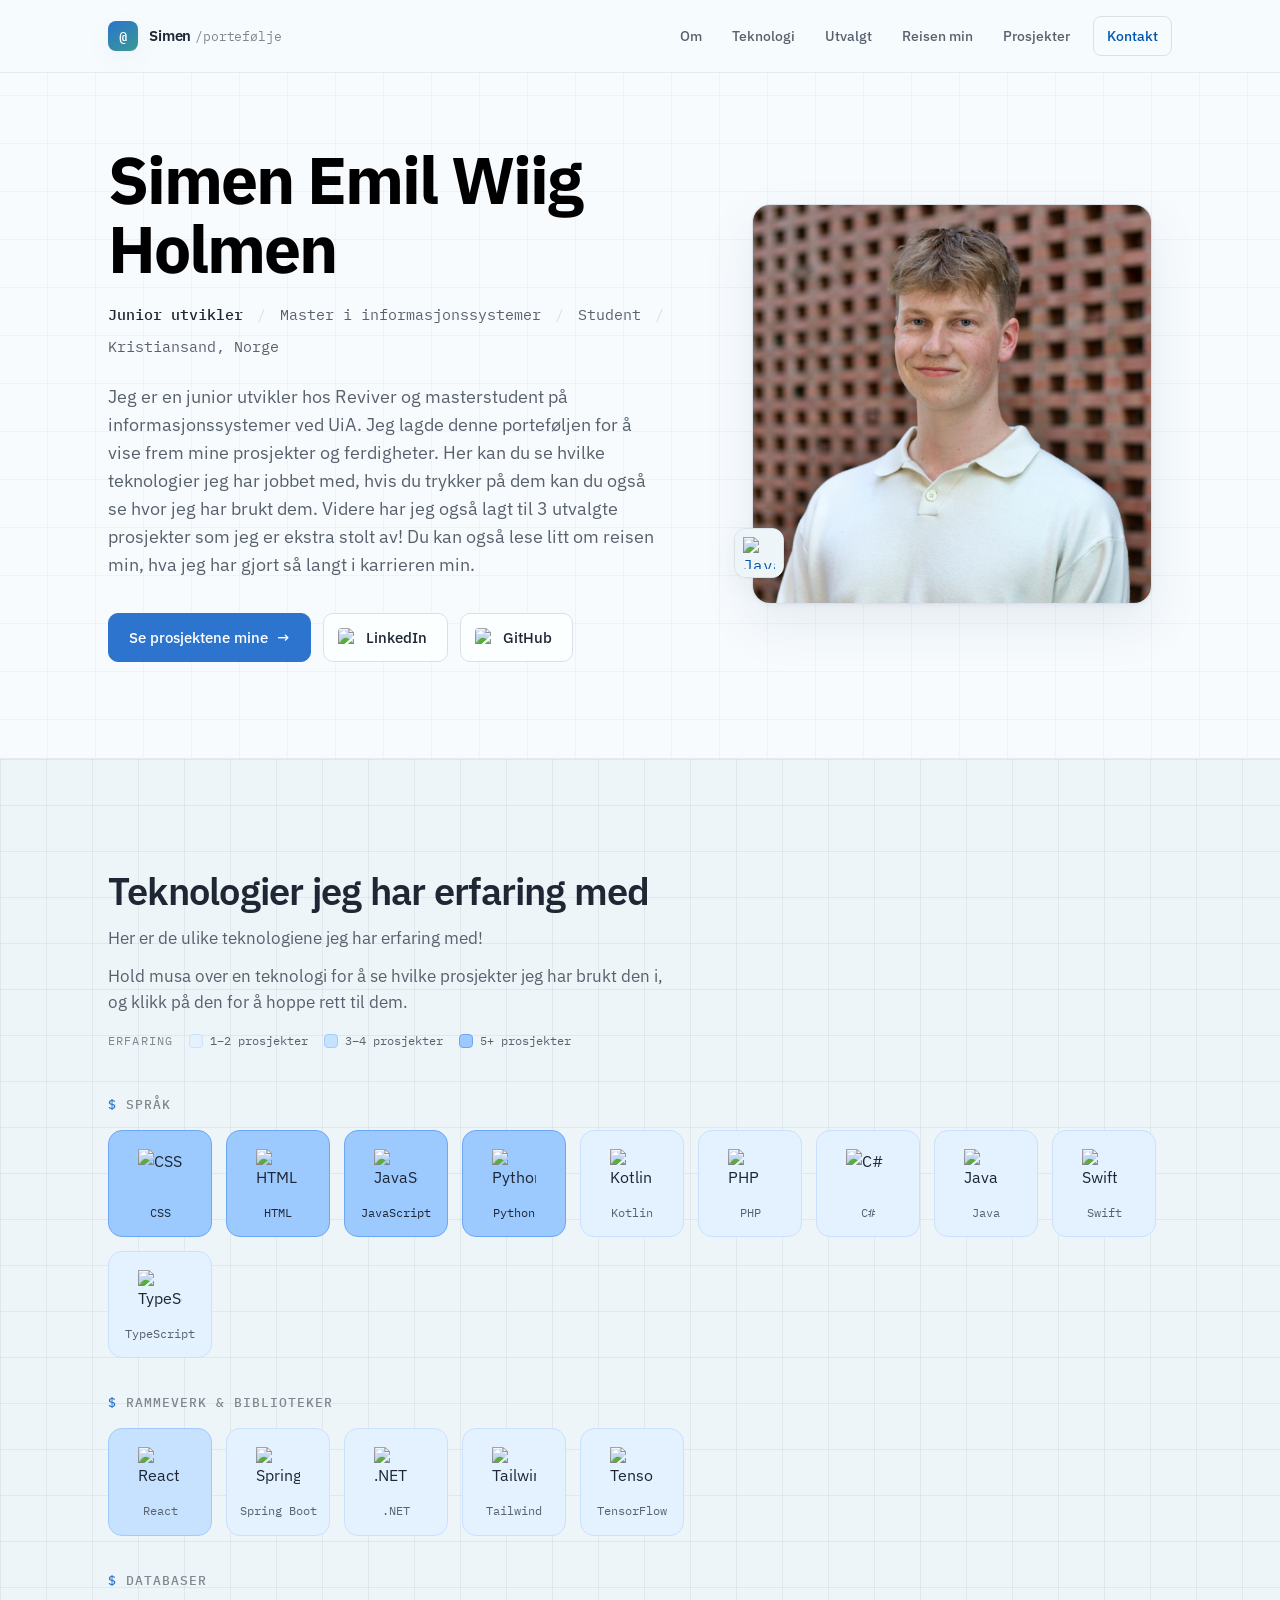
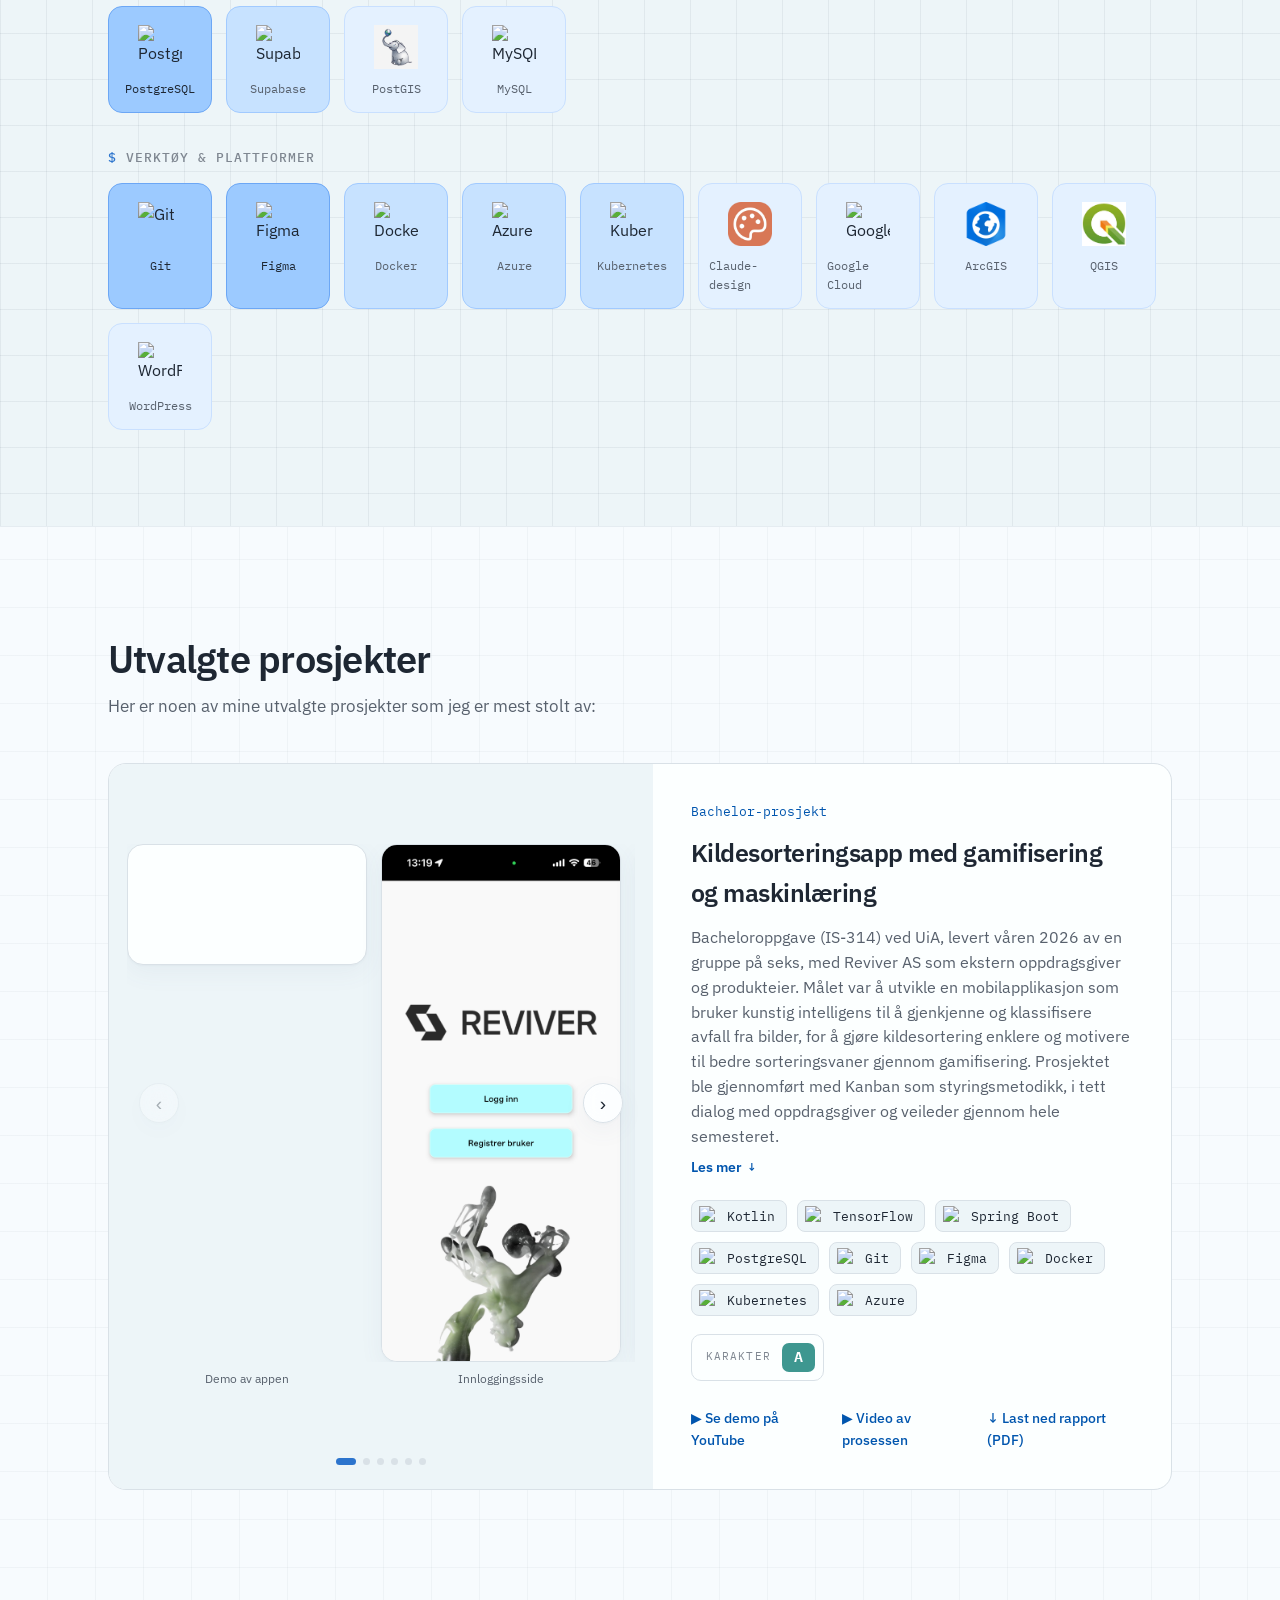
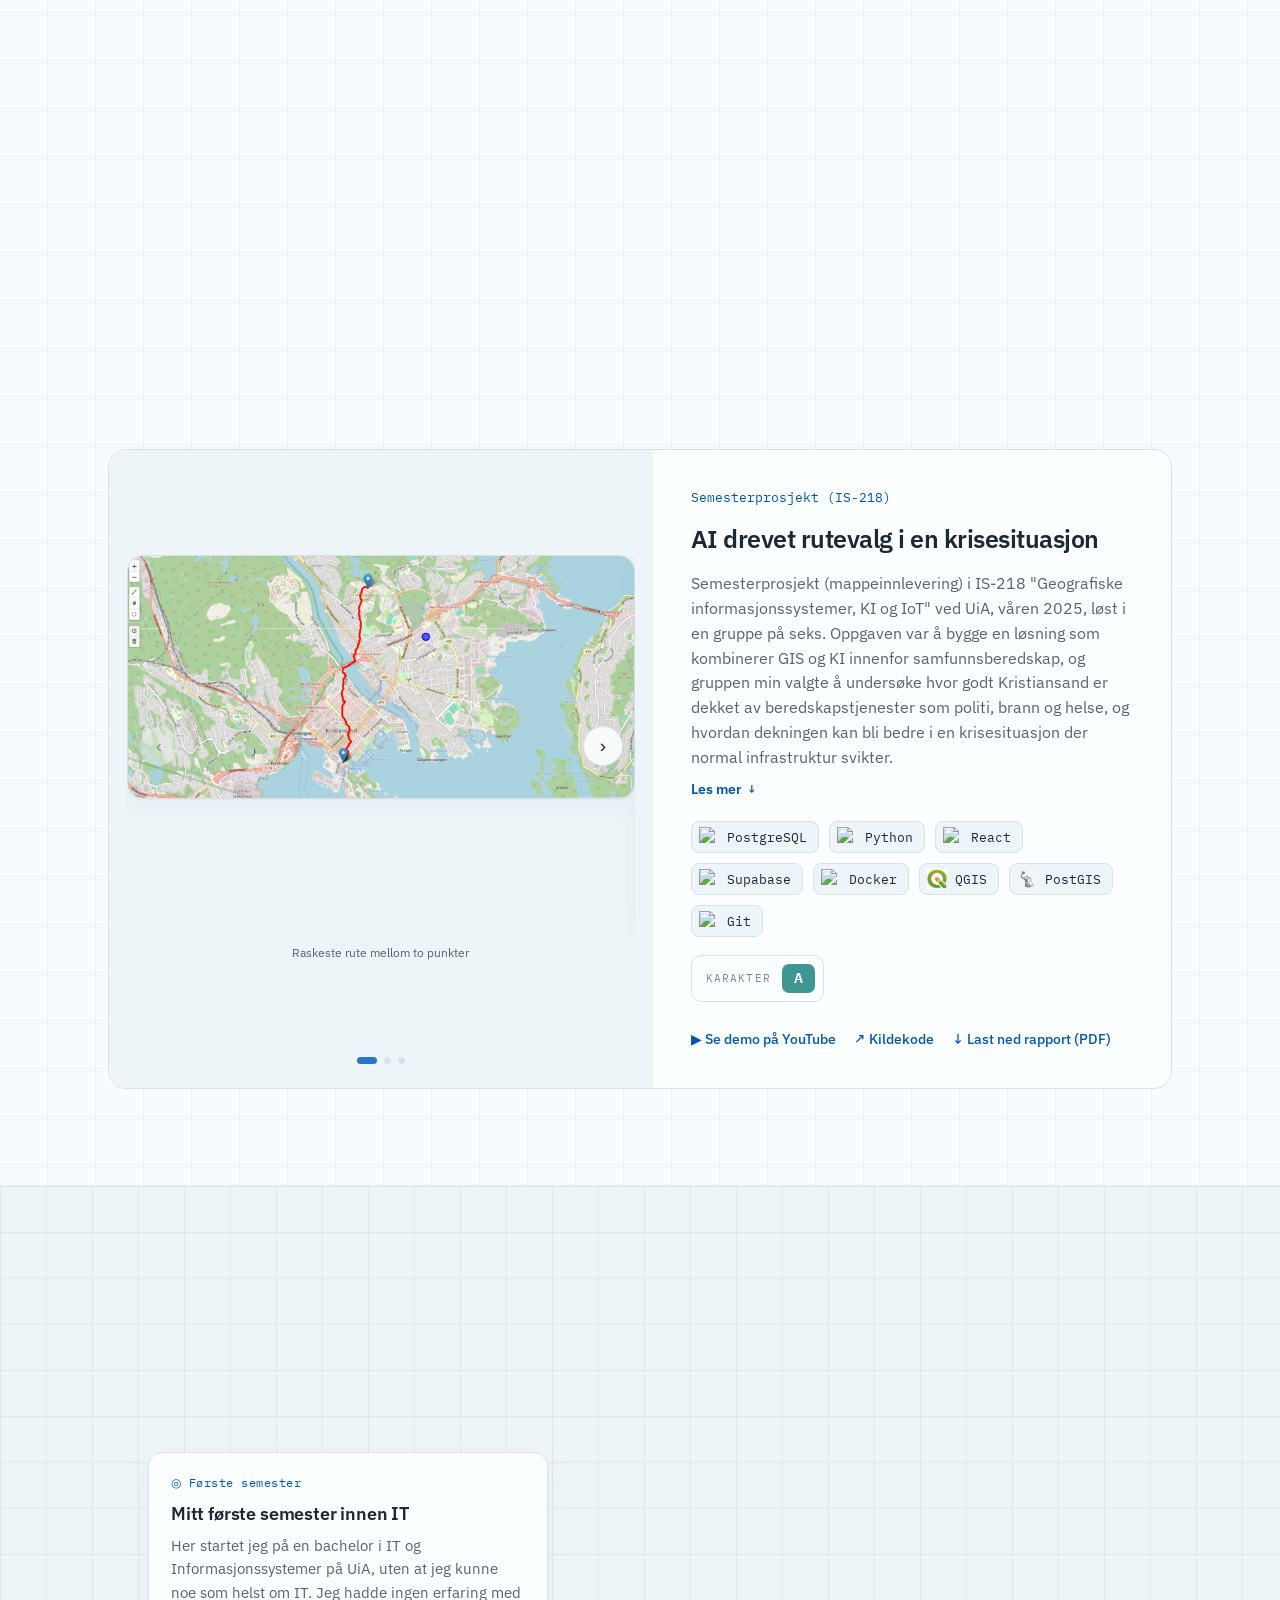
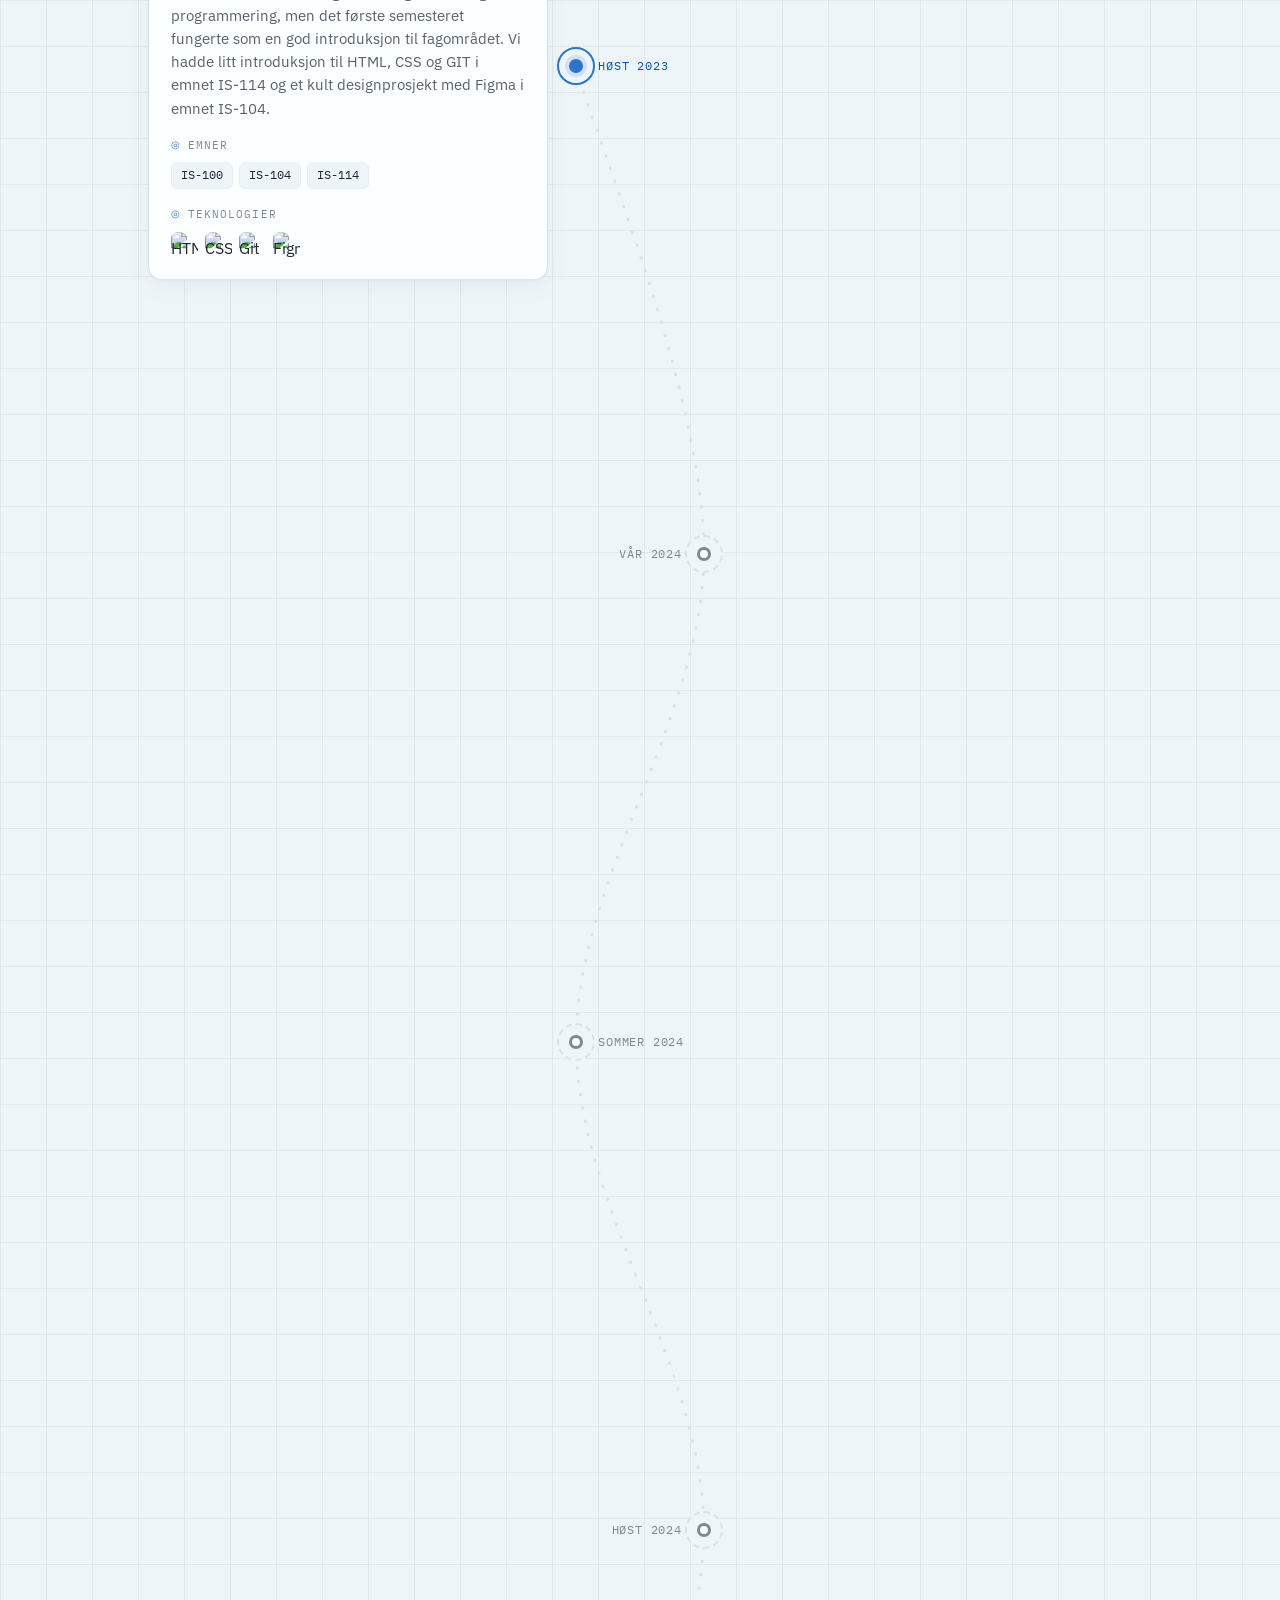
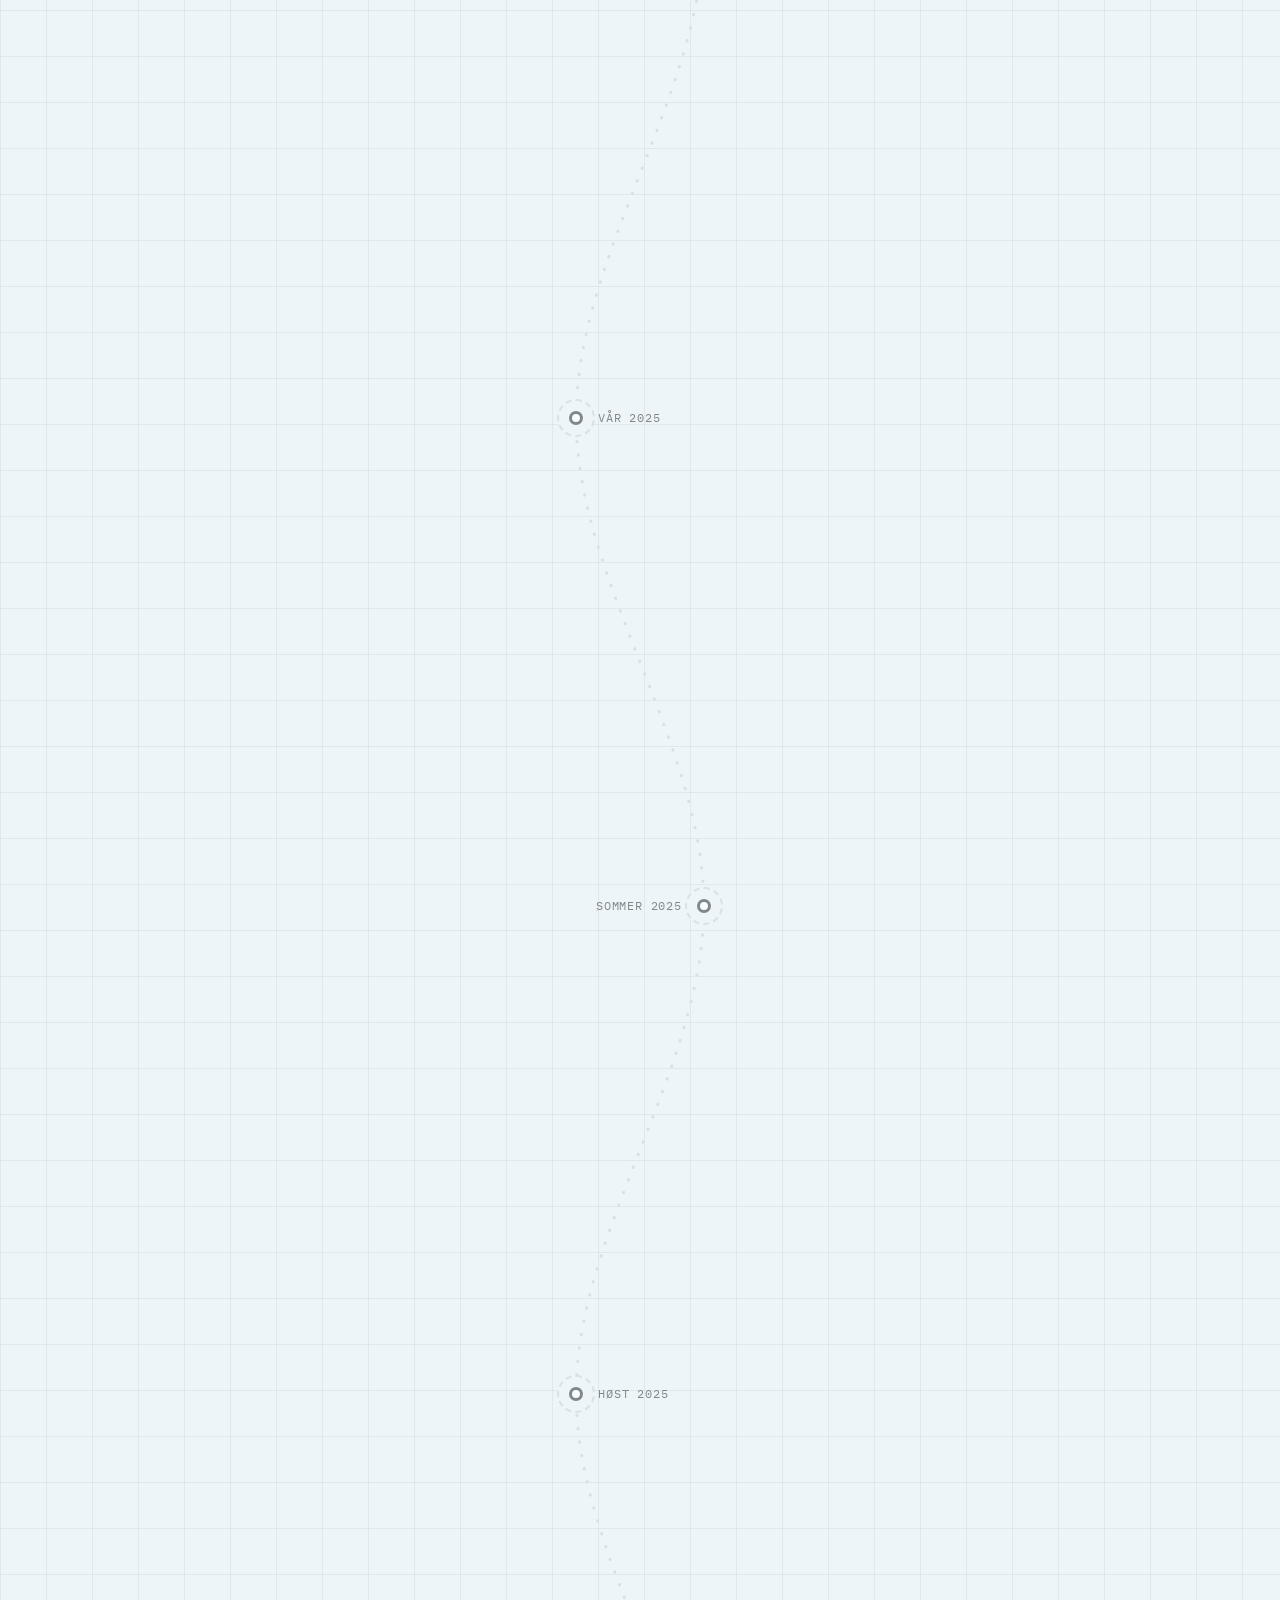
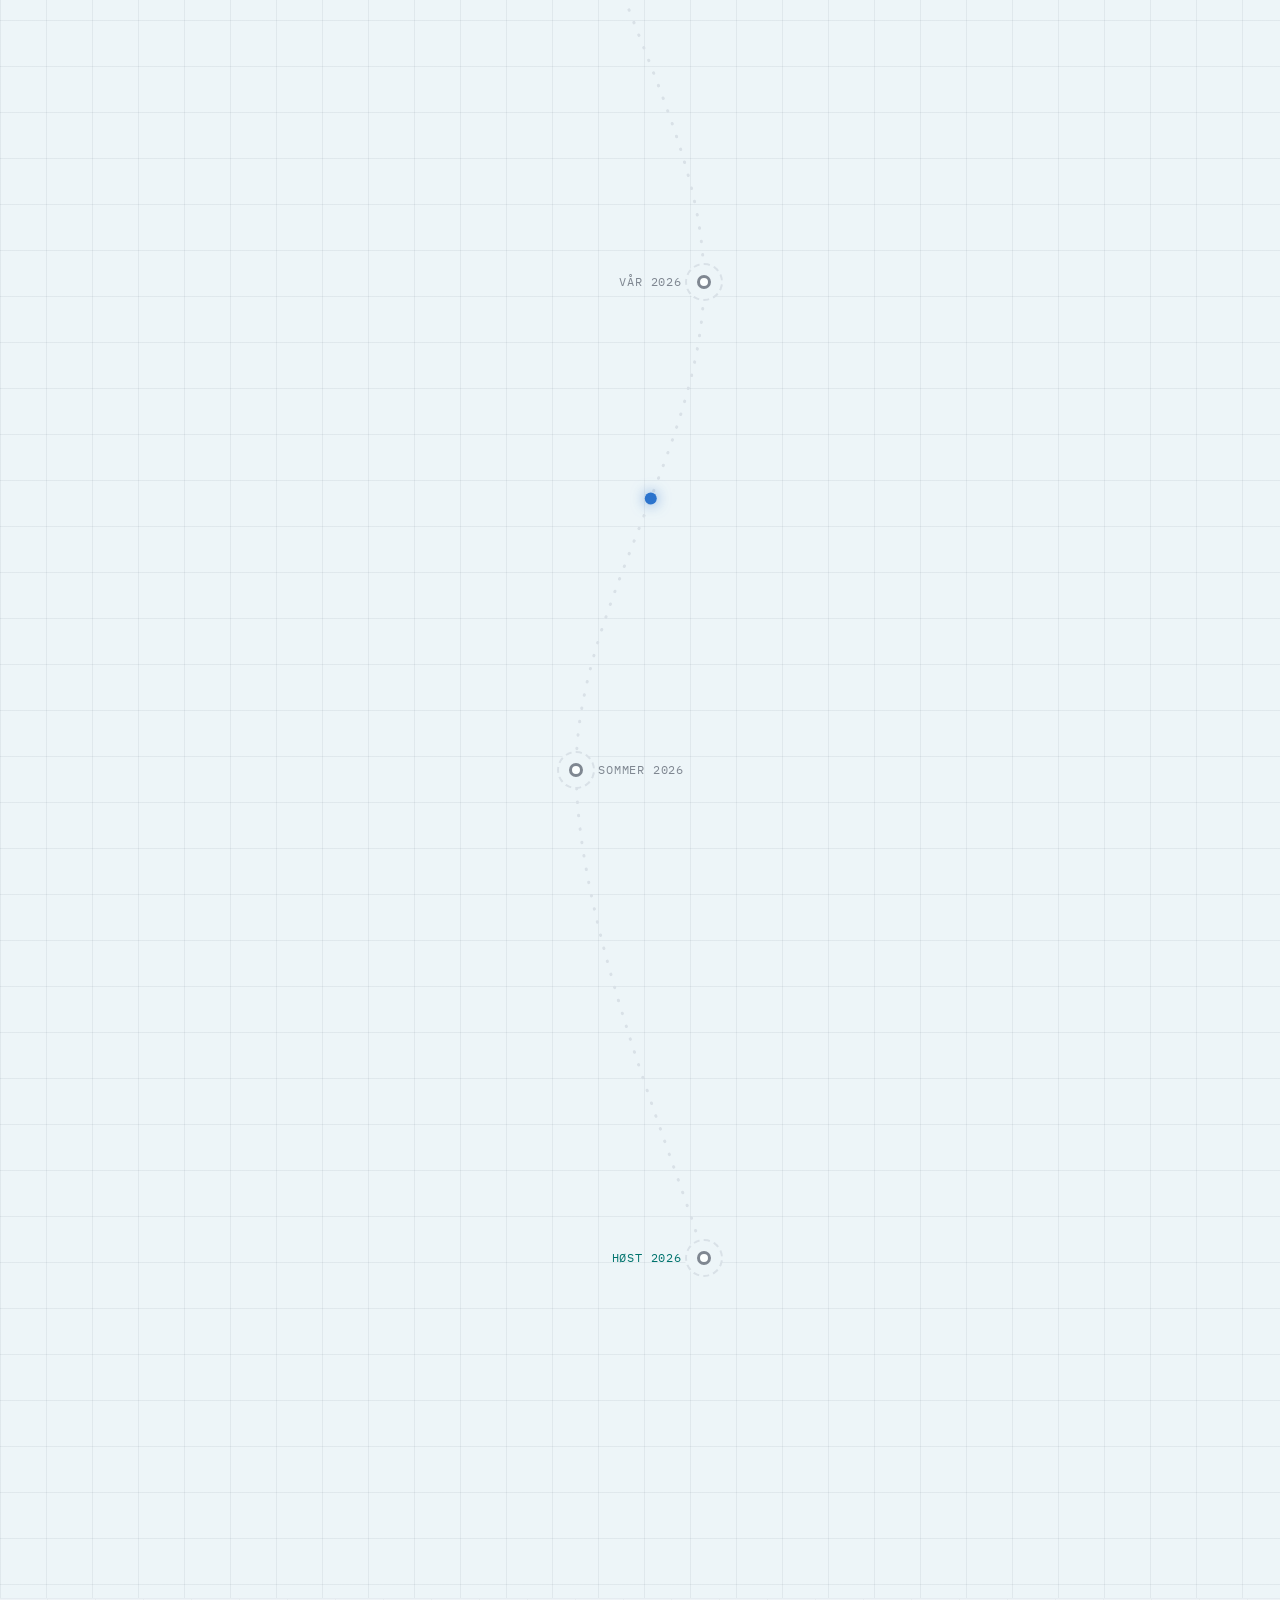
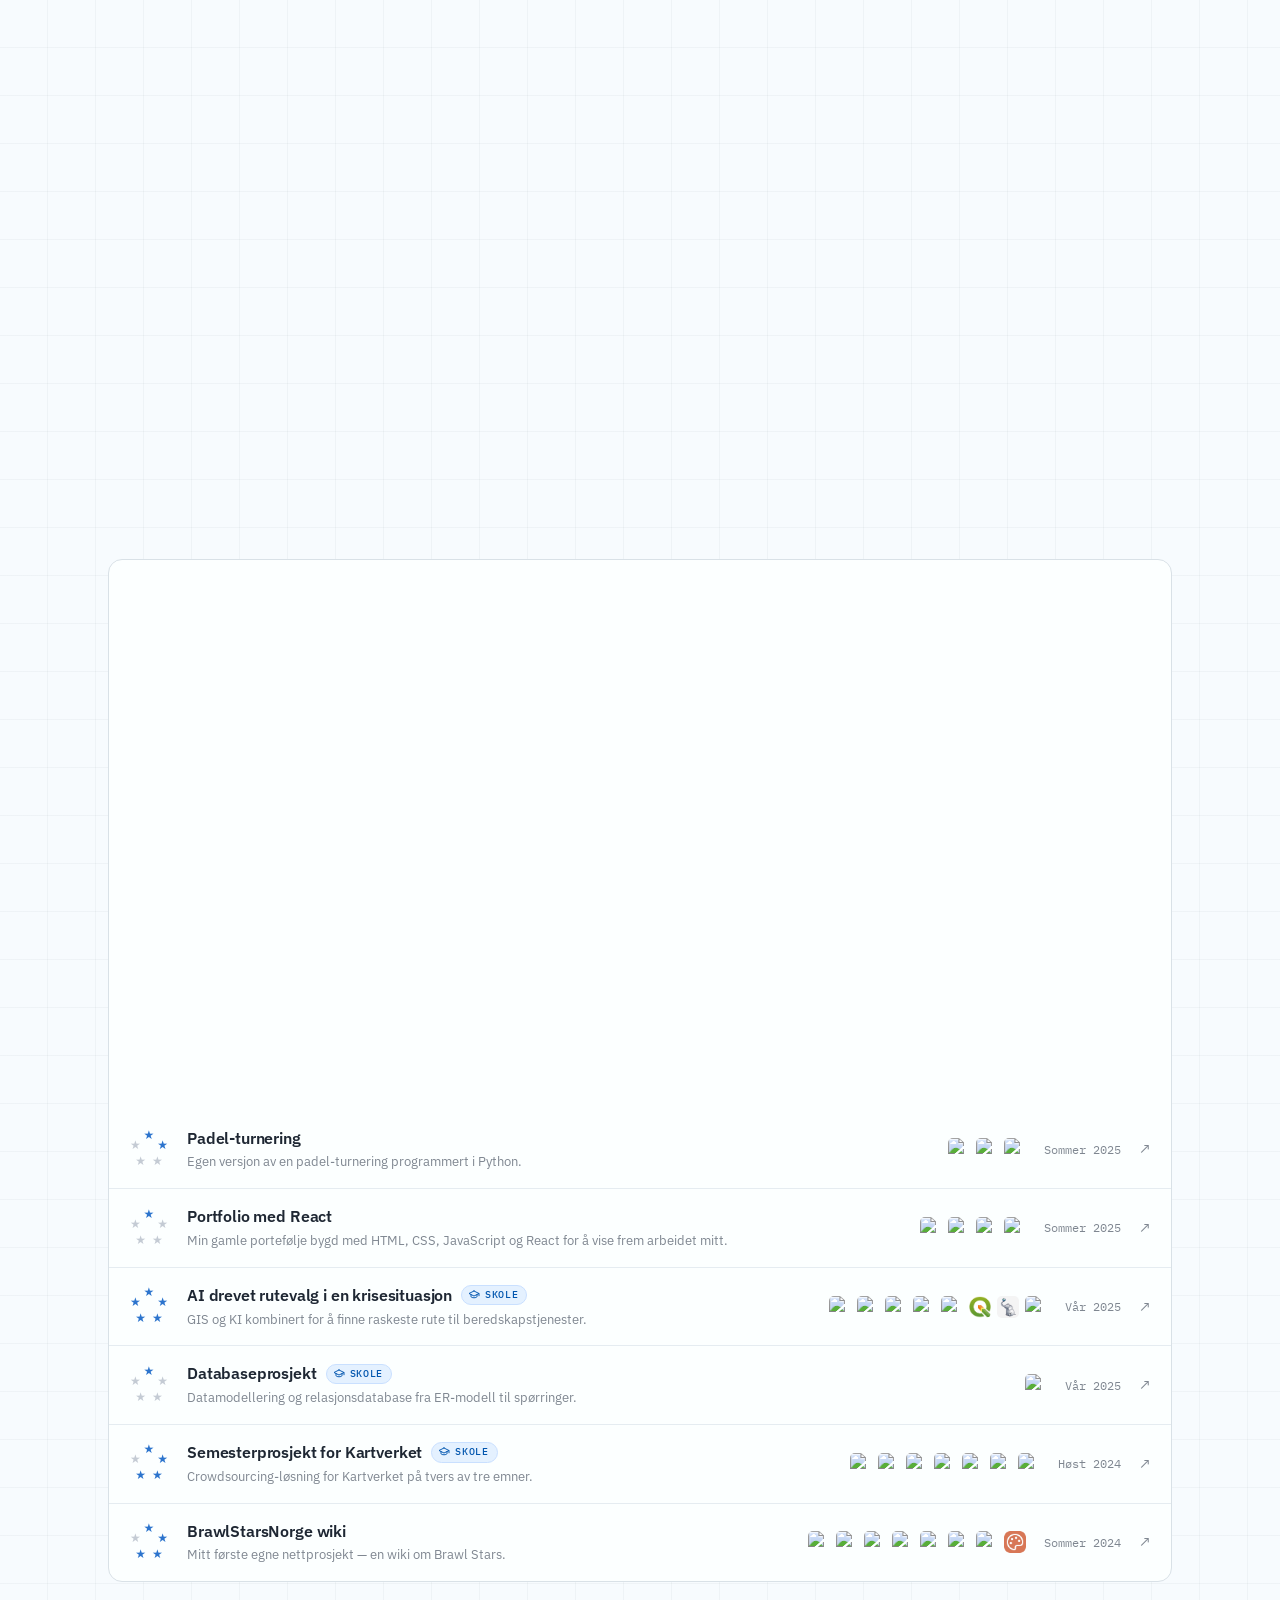
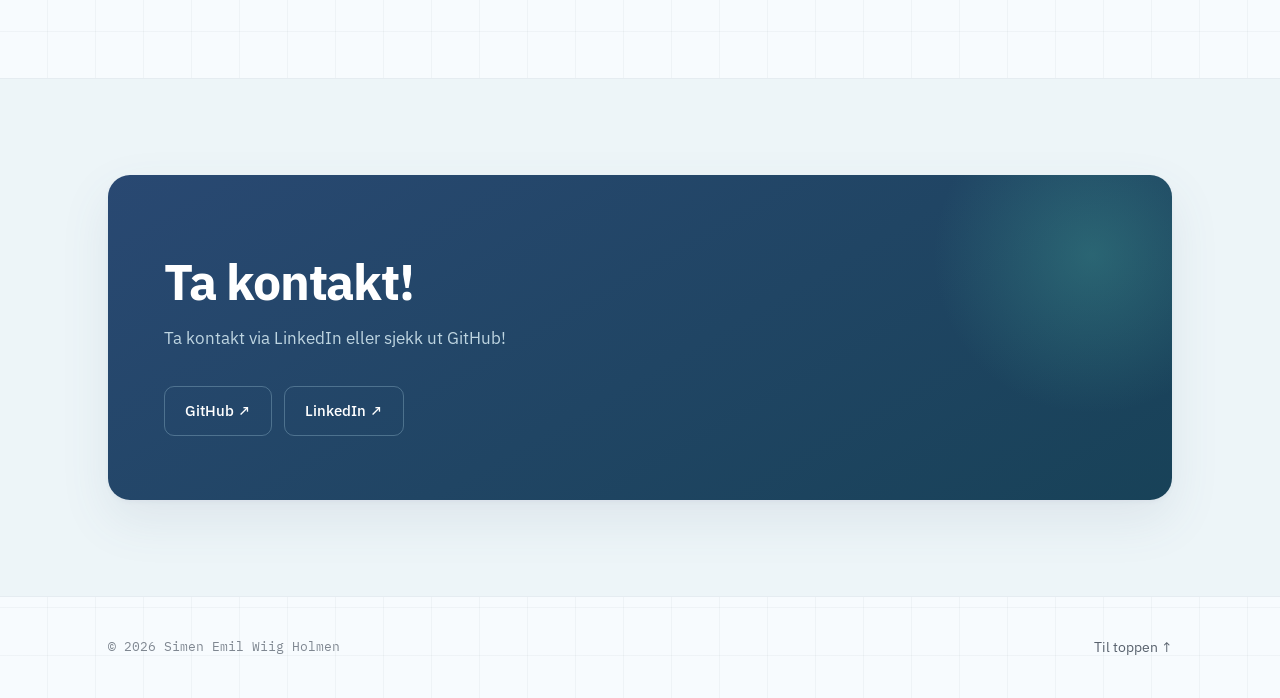
==== commit 4e0ec878: "Remove broken Cloudflare email-decode script reference Co-Authored-By: Claude Sonnet 5 <noreply@anth" ====
--- a/index.html
+++ b/index.html
@@ -544,10 +544,11 @@
     </div>
   </footer>
 
-  <script data-cfasync="false" src="/cdn-cgi/scripts/5c5dd728/cloudflare-static/email-decode.min.js"></script>
   <script src="projects-data.js"></script>
   <script src="script.js"></script>
   <script src="dino-game.js"></script>
+
+  <!-- Cloudflare Web Analytics --><script type='module' src='https://static.cloudflareinsights.com/beacon.min.js' data-cf-beacon='{"token": "8dfe3684fd7044e9a1fa6bf0ecd3f69"}'></script><!-- End Cloudflare Web Analytics -->
 </body>
 
 </html>
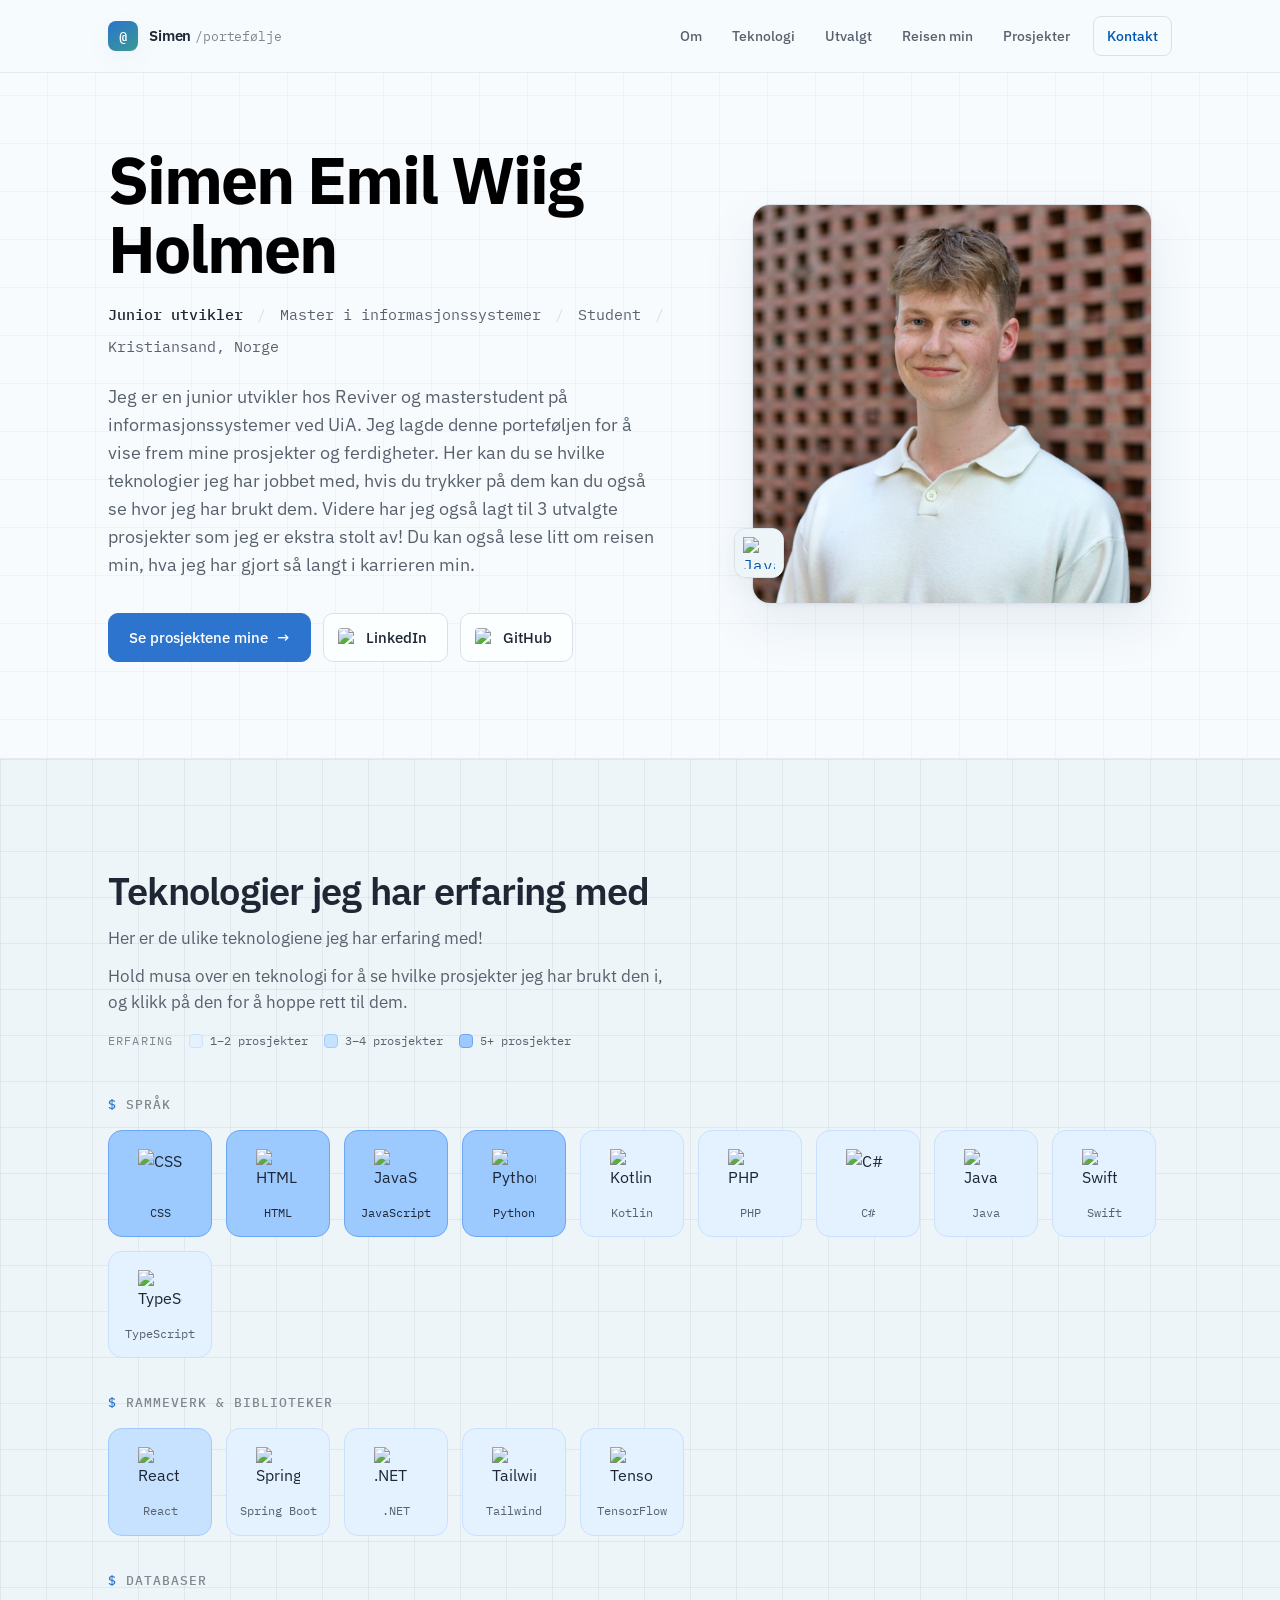
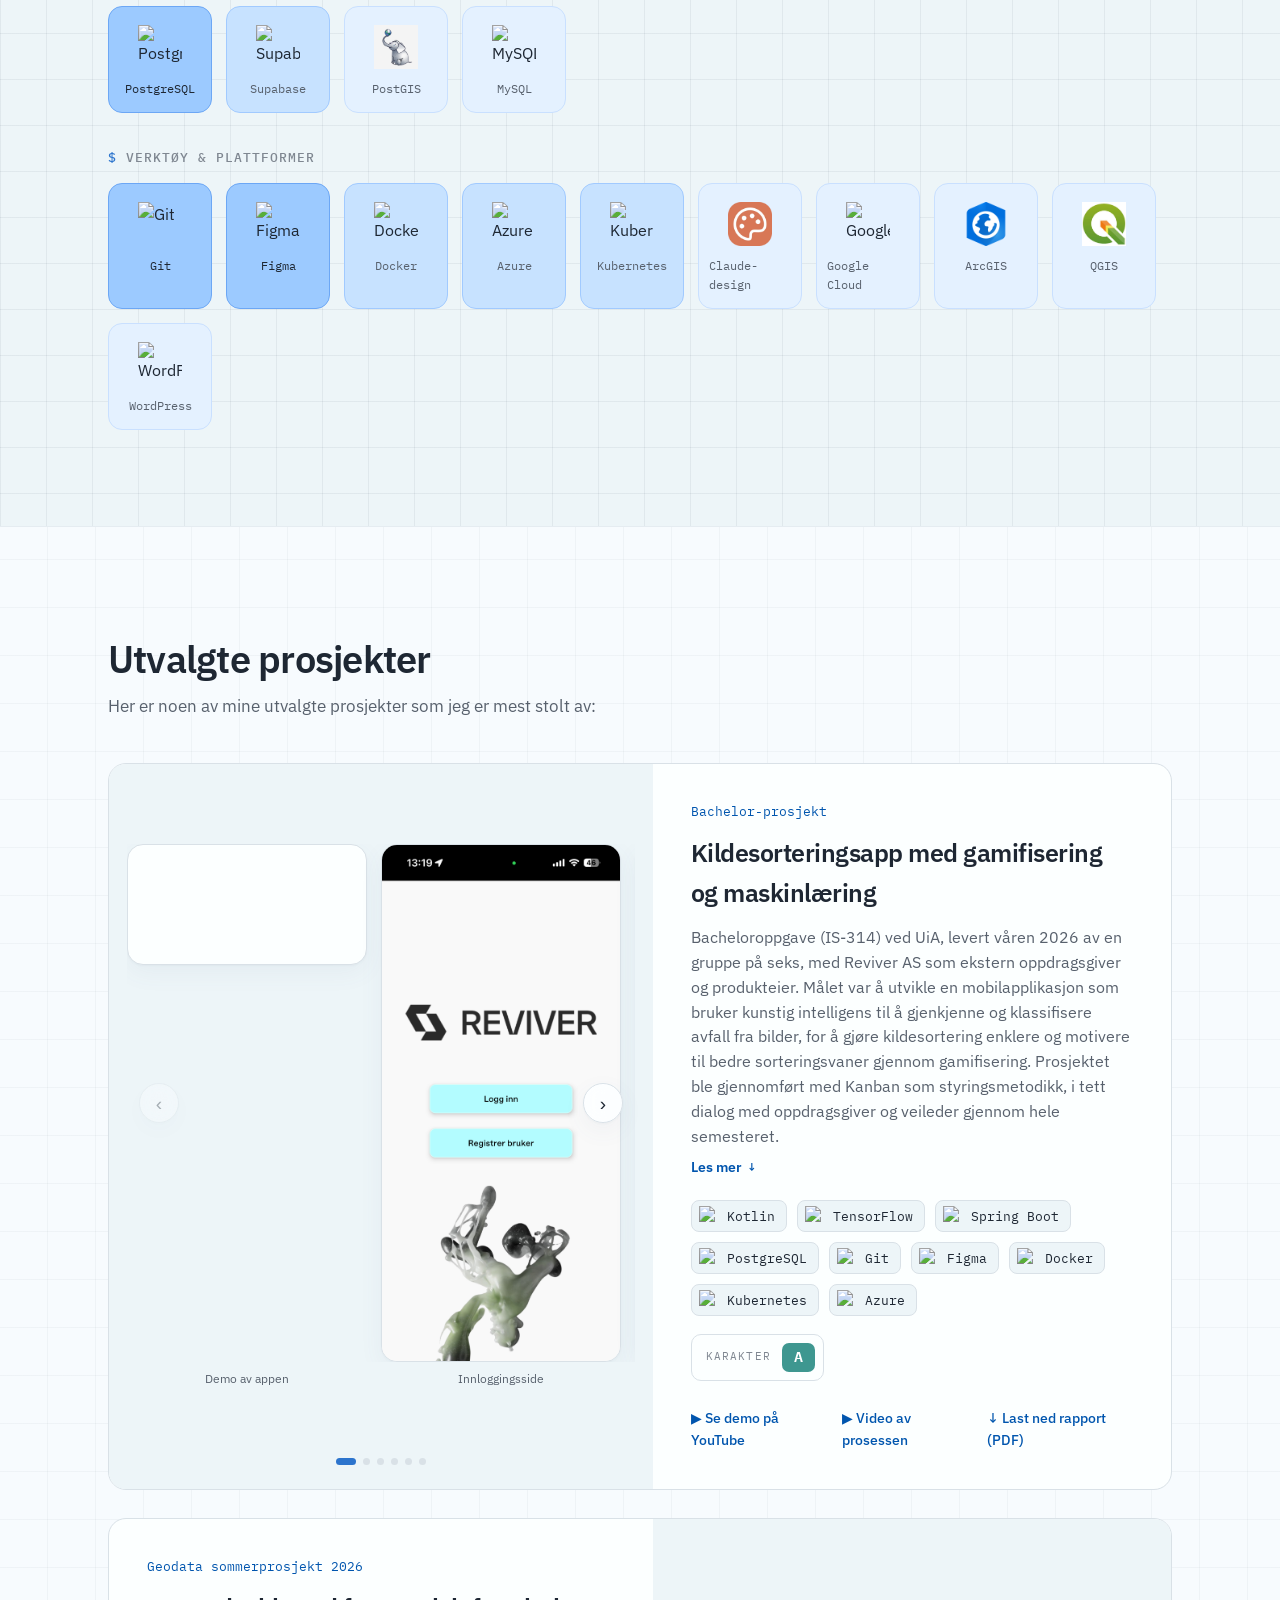
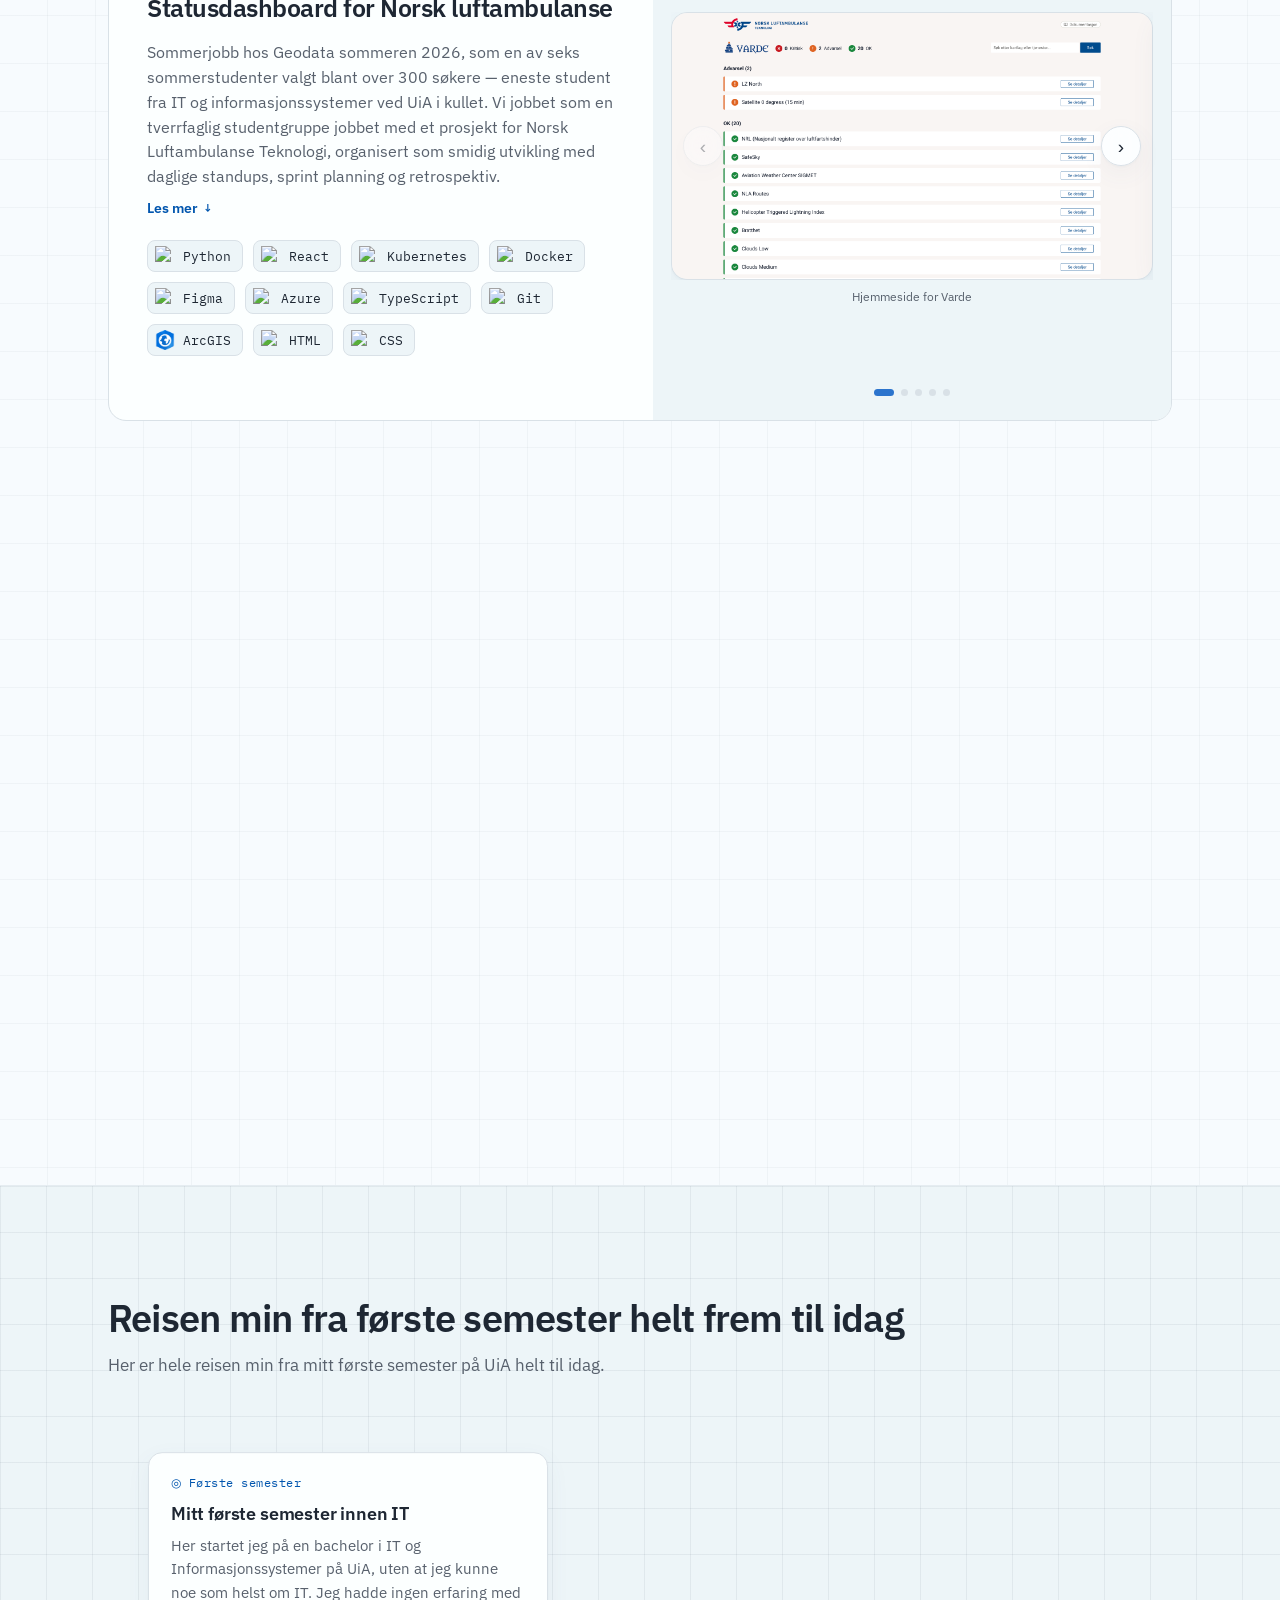
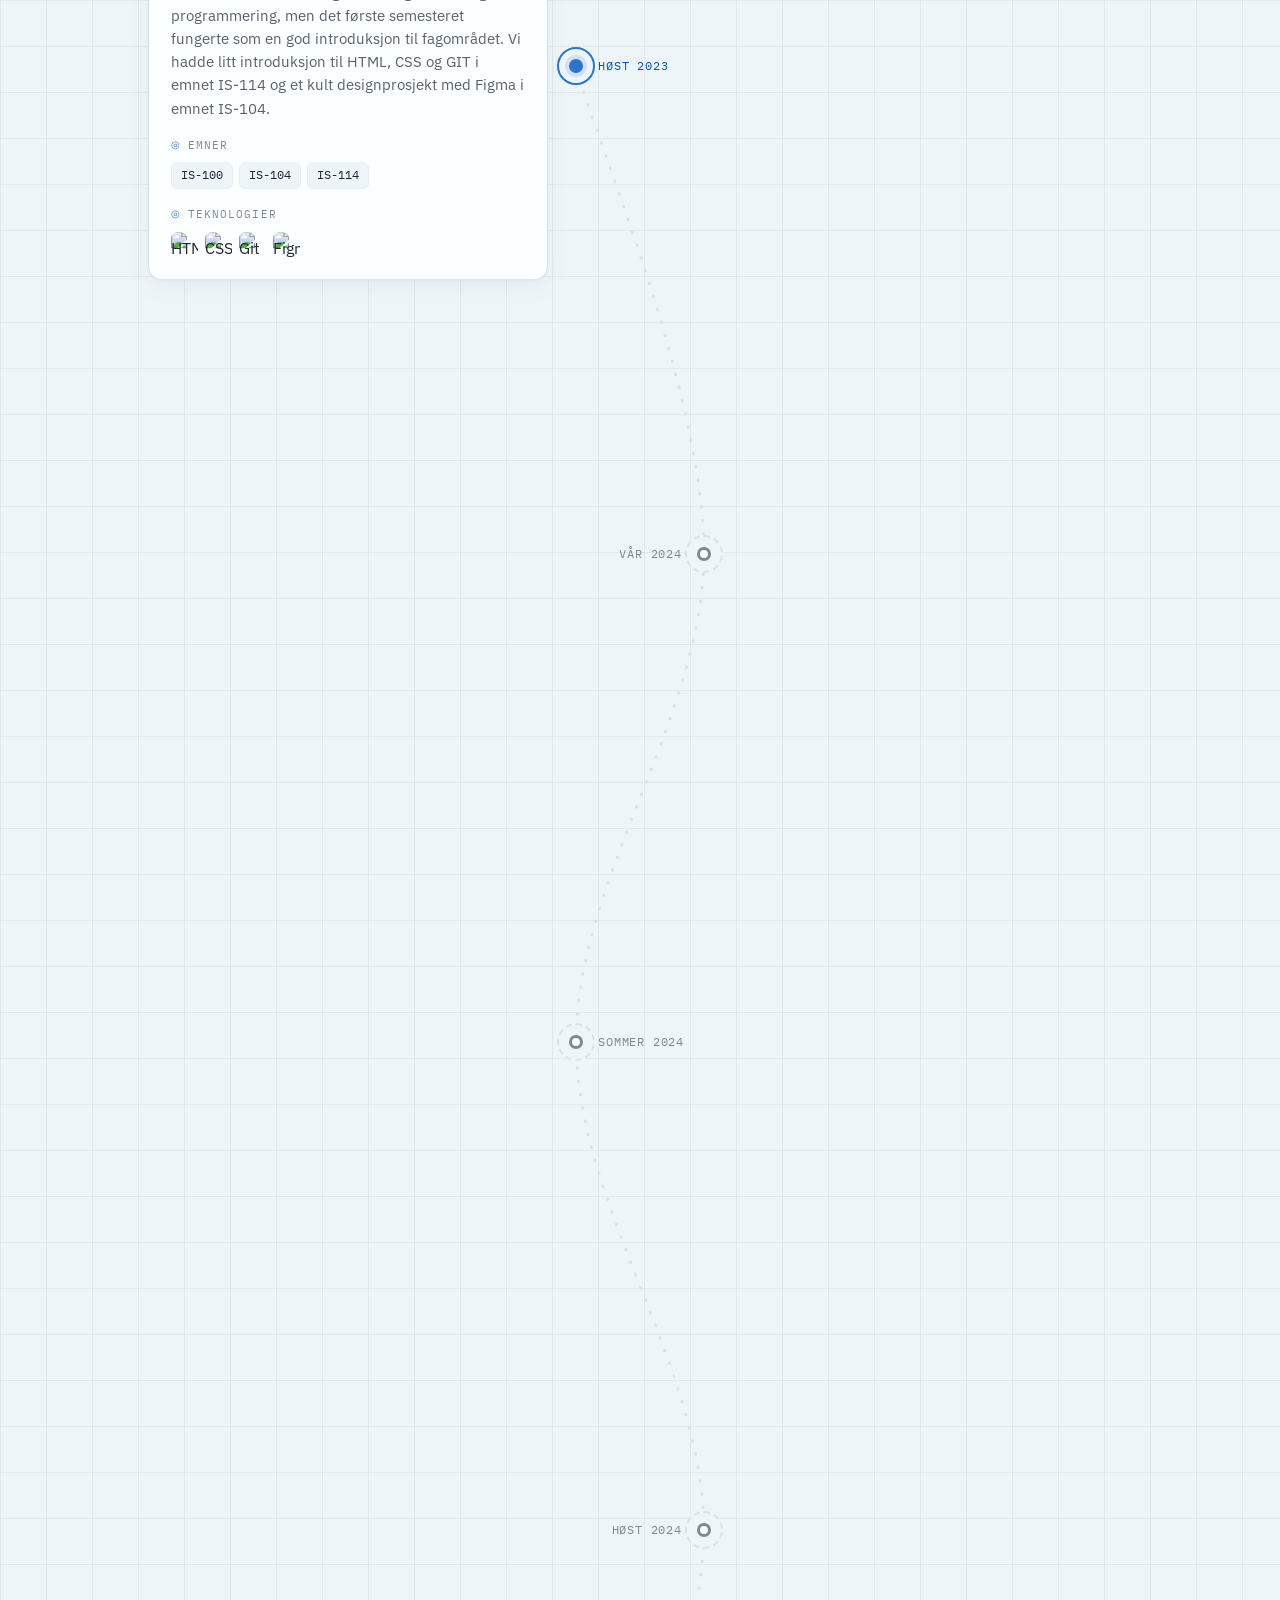
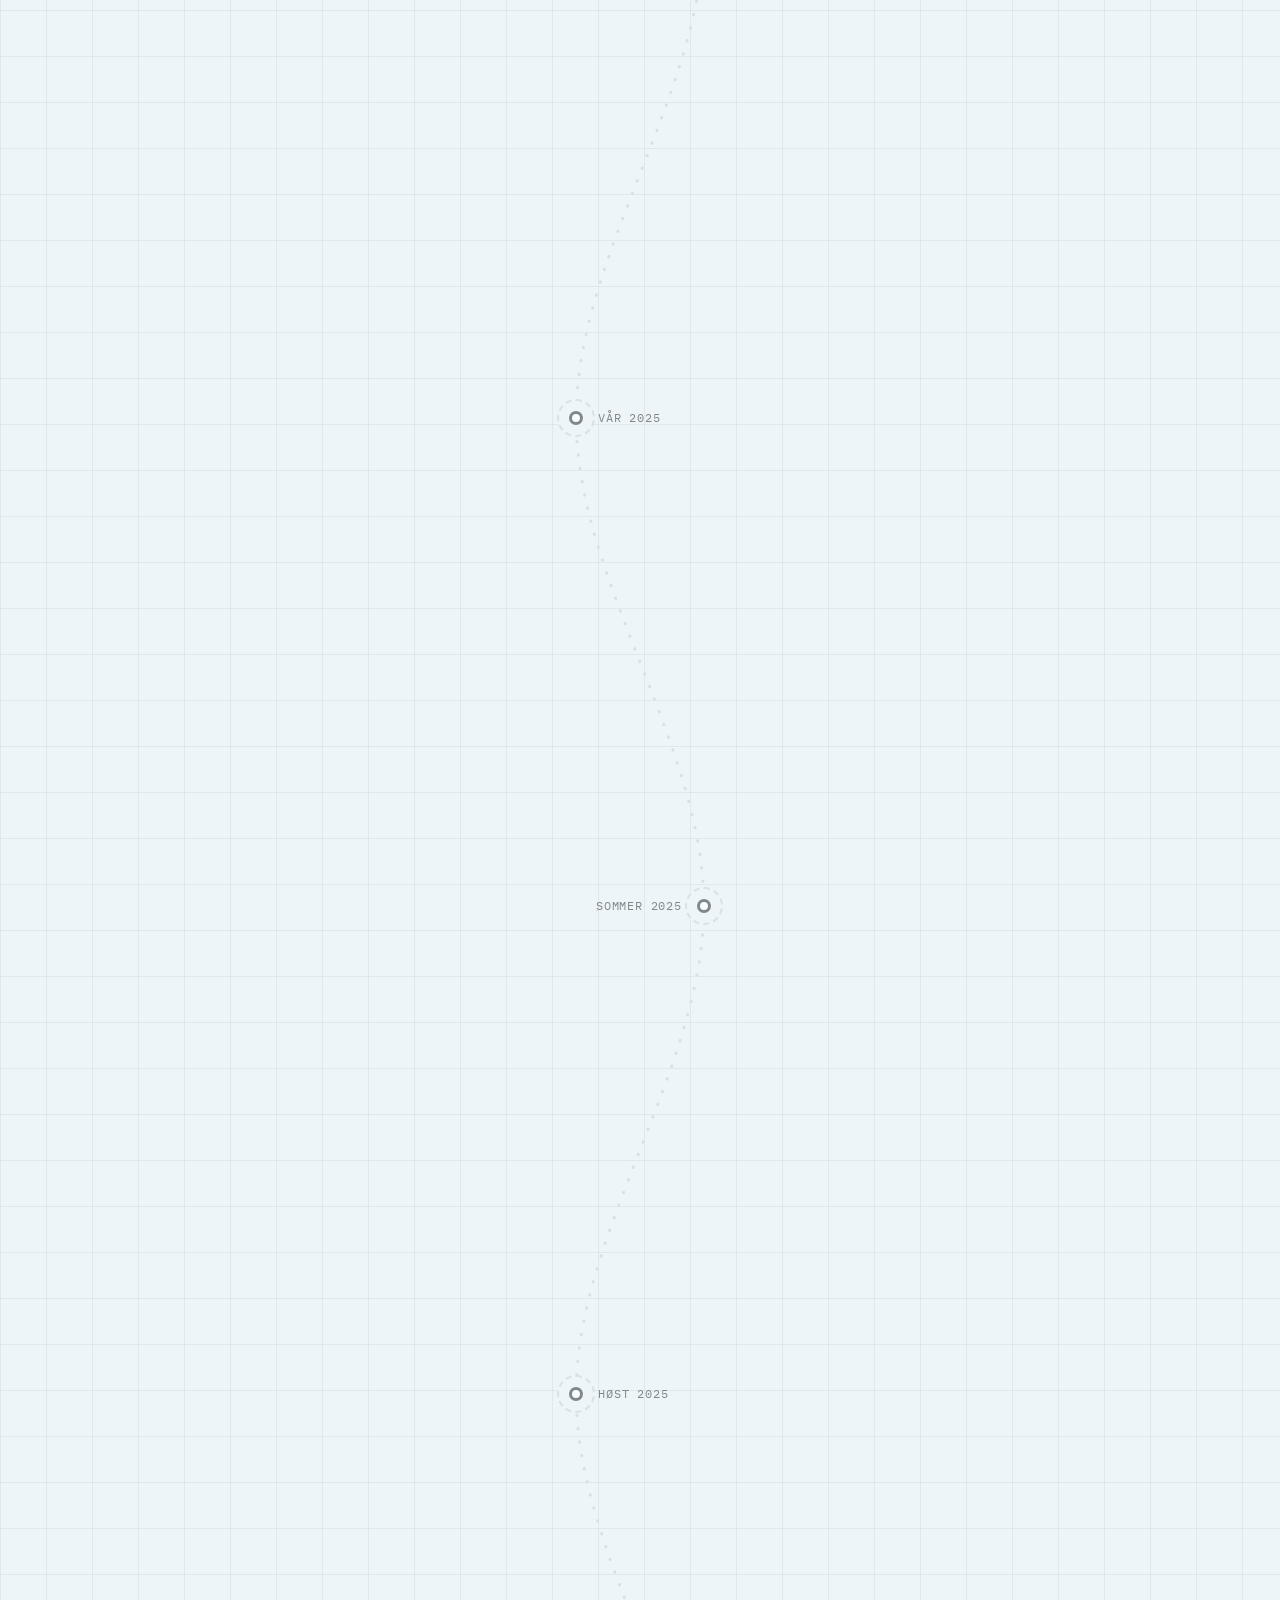
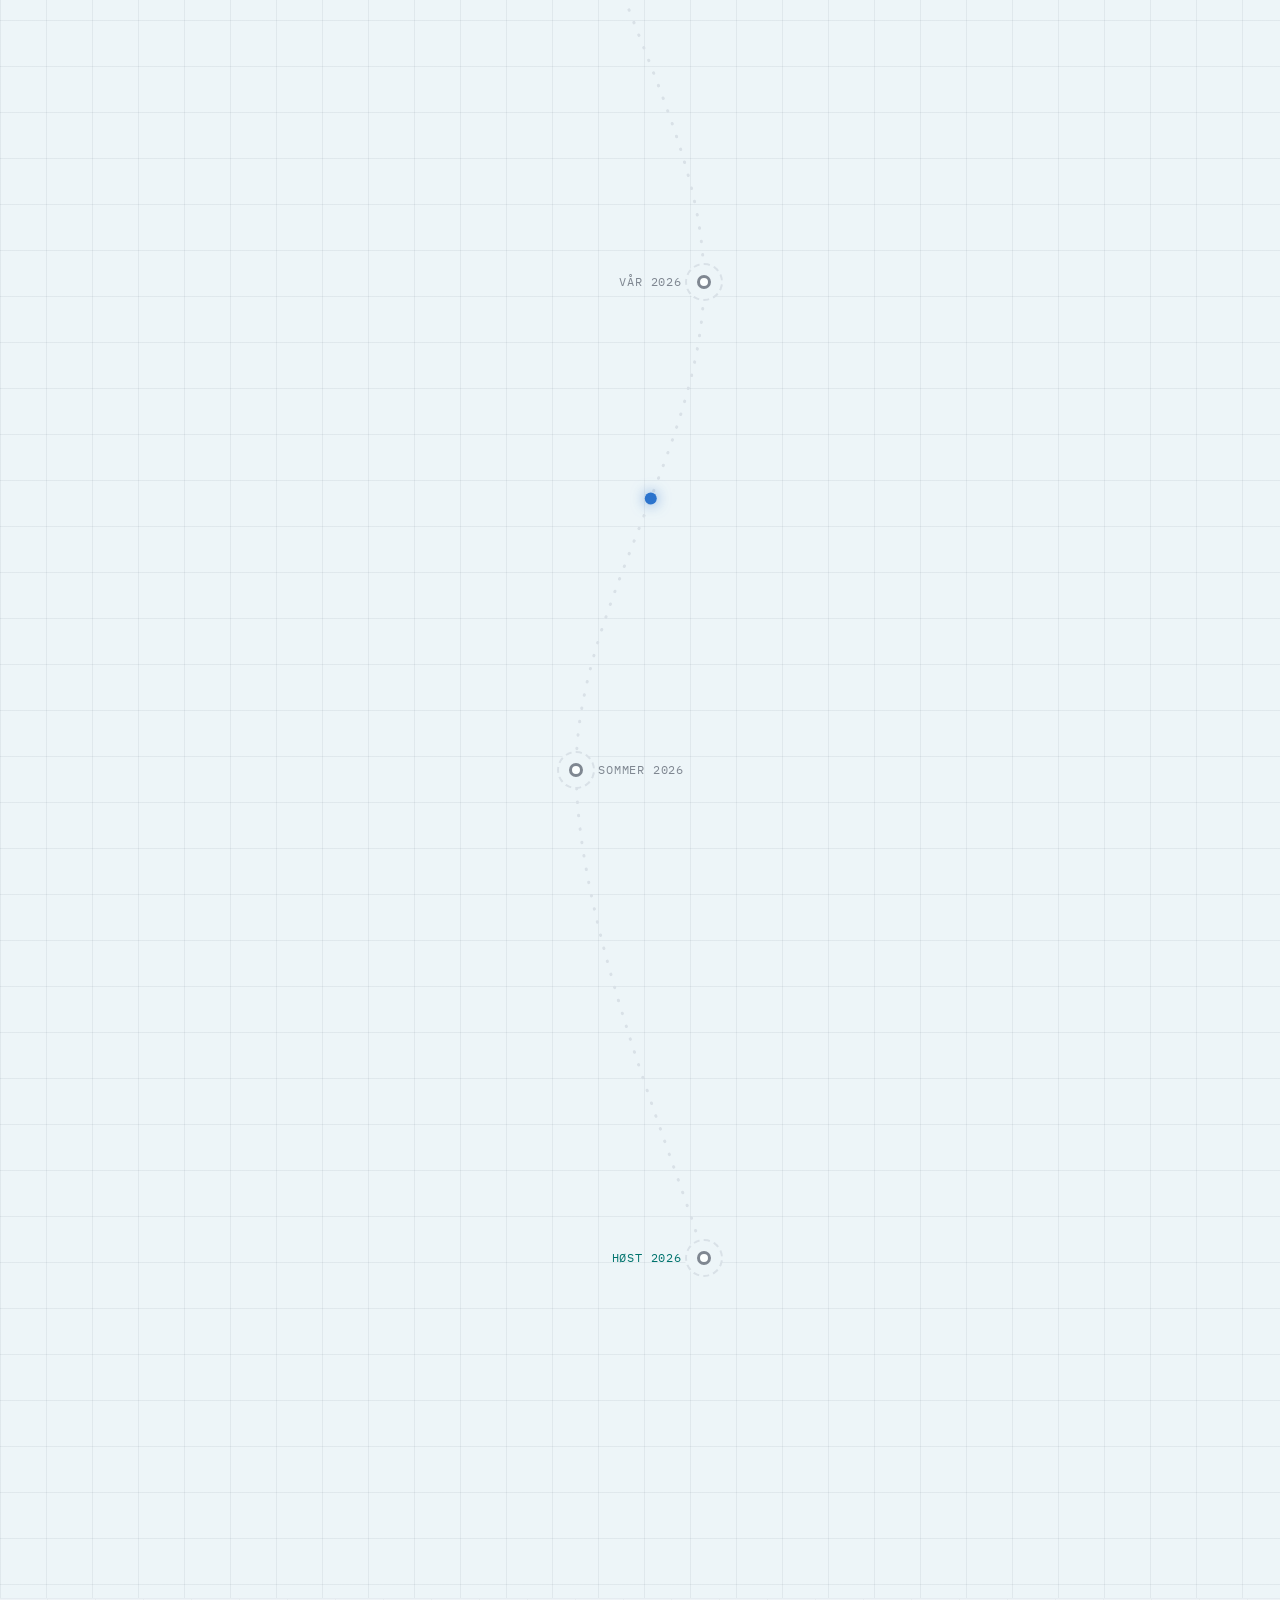
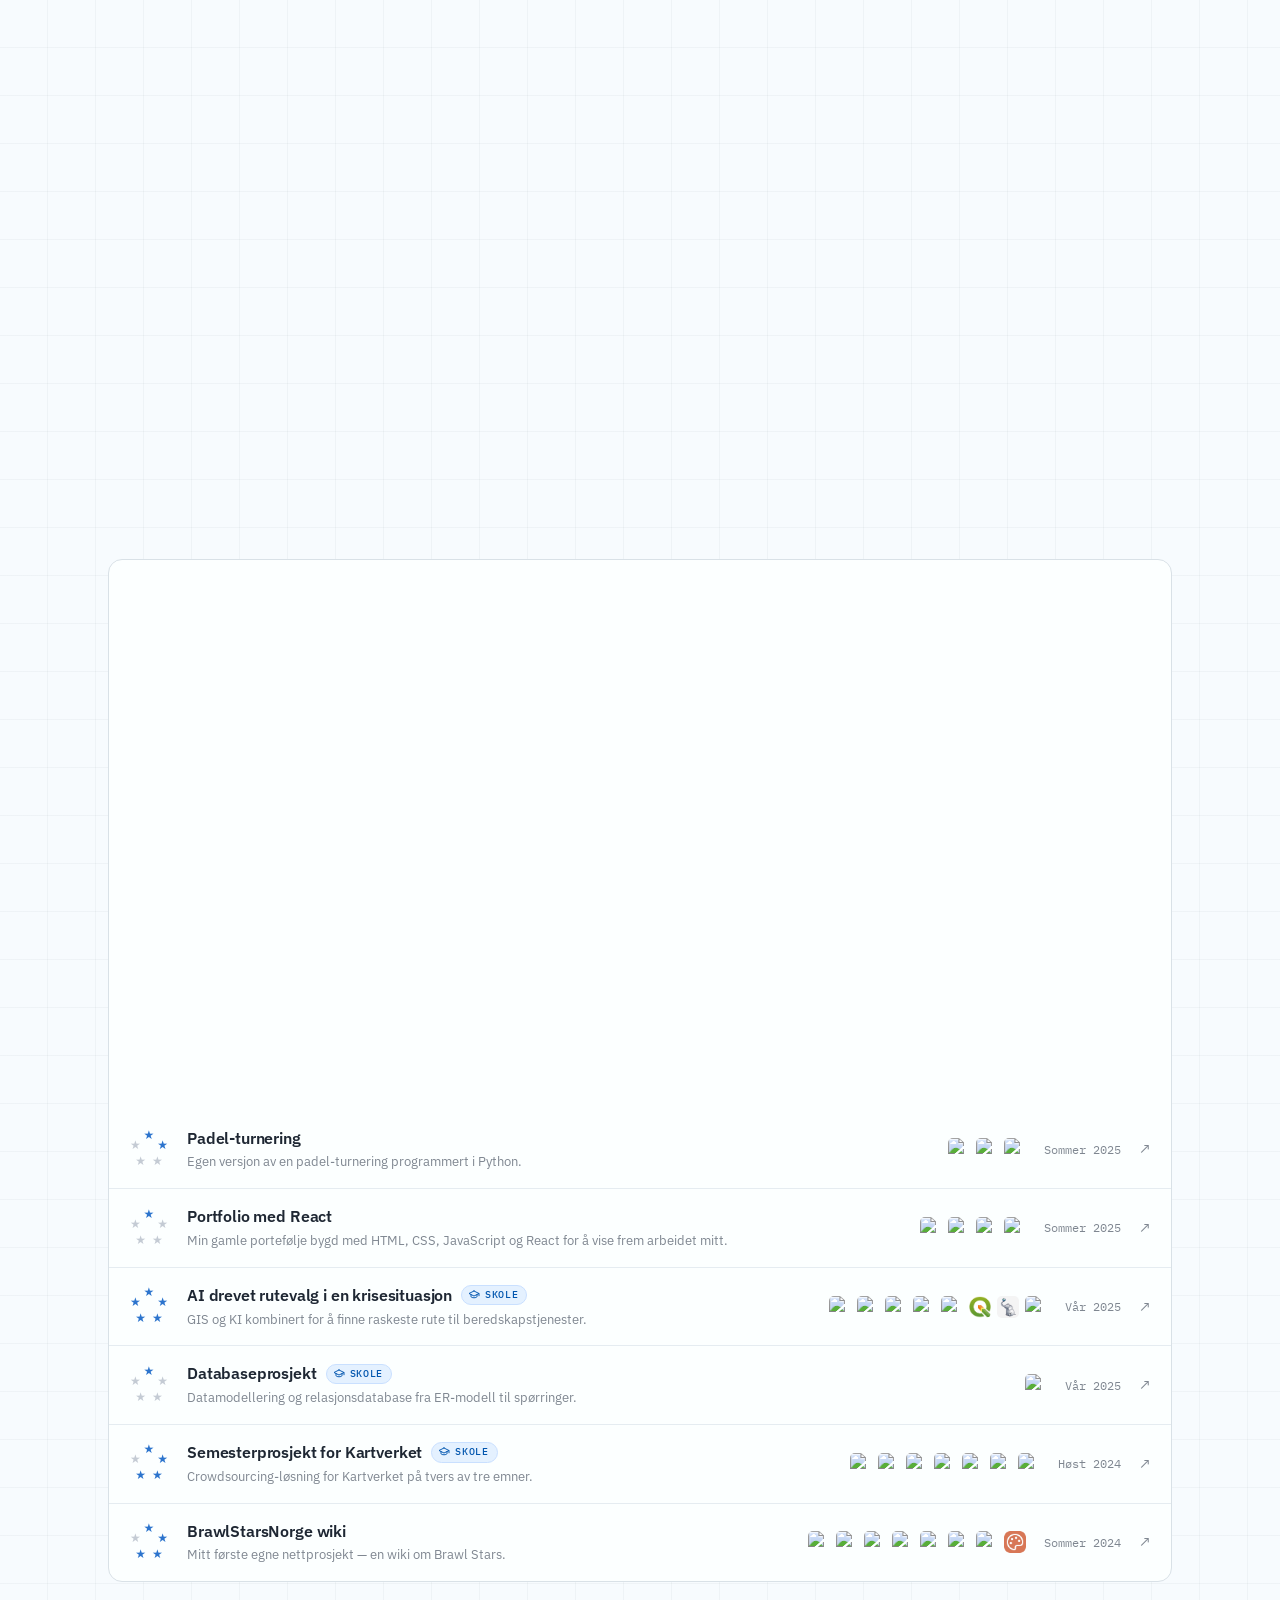
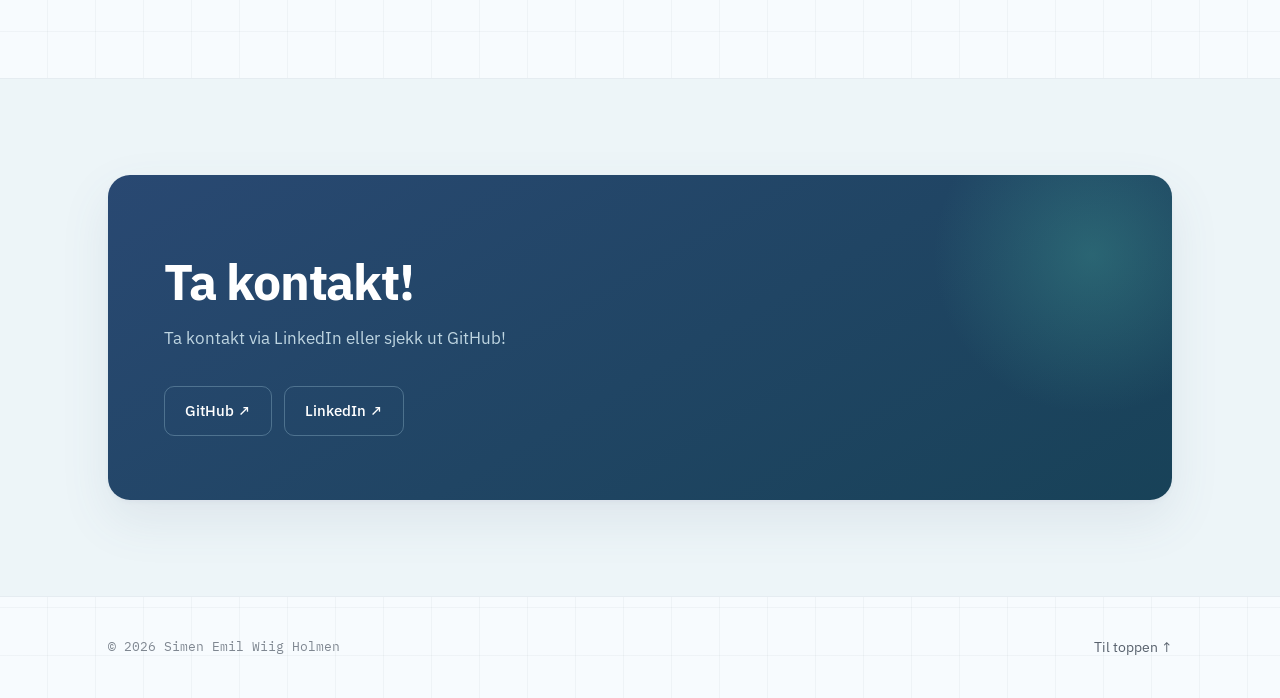
==== commit 7d9cc59c: "Fix truncated Cloudflare Web Analytics token Co-Authored-By: Claude Opus 5.5 <noreply@anthropic.com>" ====
--- a/index.html
+++ b/index.html
@@ -548,7 +548,7 @@
   <script src="script.js"></script>
   <script src="dino-game.js"></script>
 
-  <!-- Cloudflare Web Analytics --><script type='module' src='https://static.cloudflareinsights.com/beacon.min.js' data-cf-beacon='{"token": "8dfe3684fd7044e9a1fa6bf0ecd3f69"}'></script><!-- End Cloudflare Web Analytics -->
+  <!-- Cloudflare Web Analytics --><script type='module' src='https://static.cloudflareinsights.com/beacon.min.js' data-cf-beacon='{"token": "8dfe3684fd7044e9a11fa6bf0ecd3f69"}'></script><!-- End Cloudflare Web Analytics -->
 </body>
 
 </html>
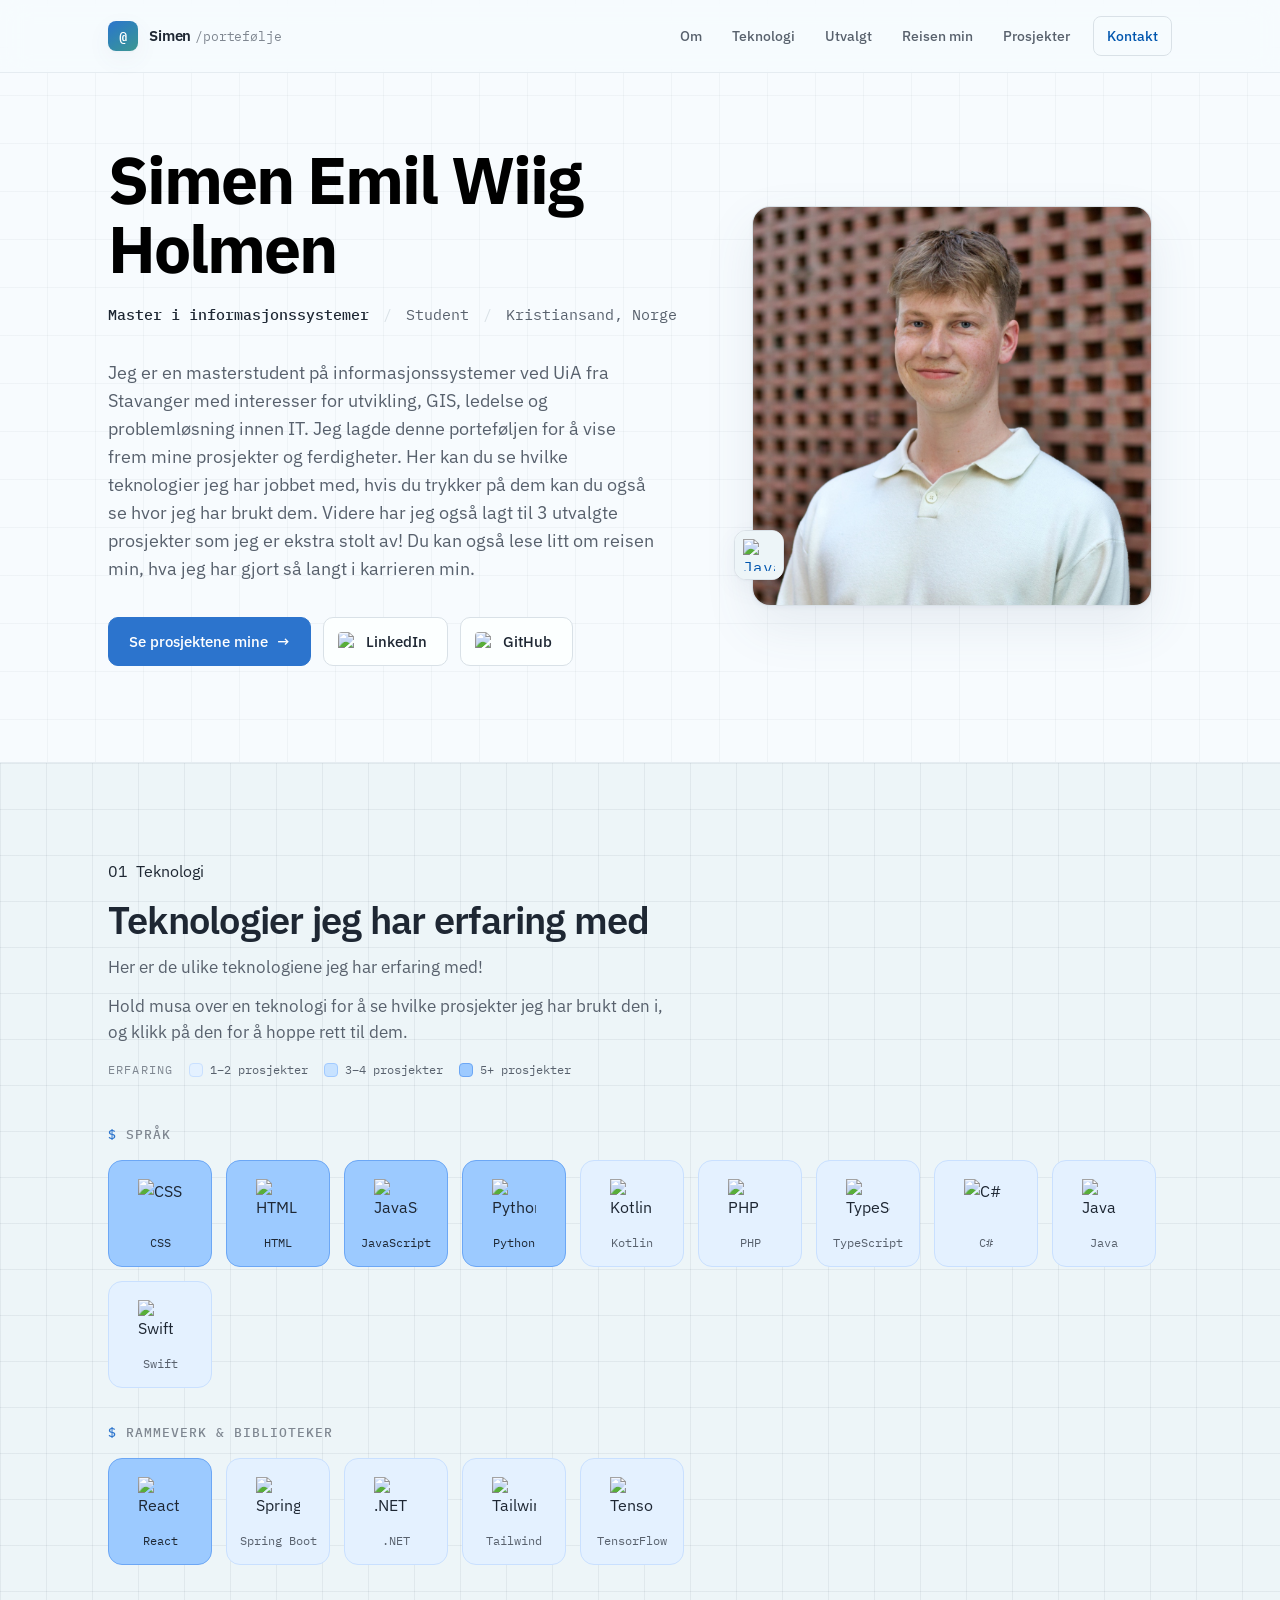
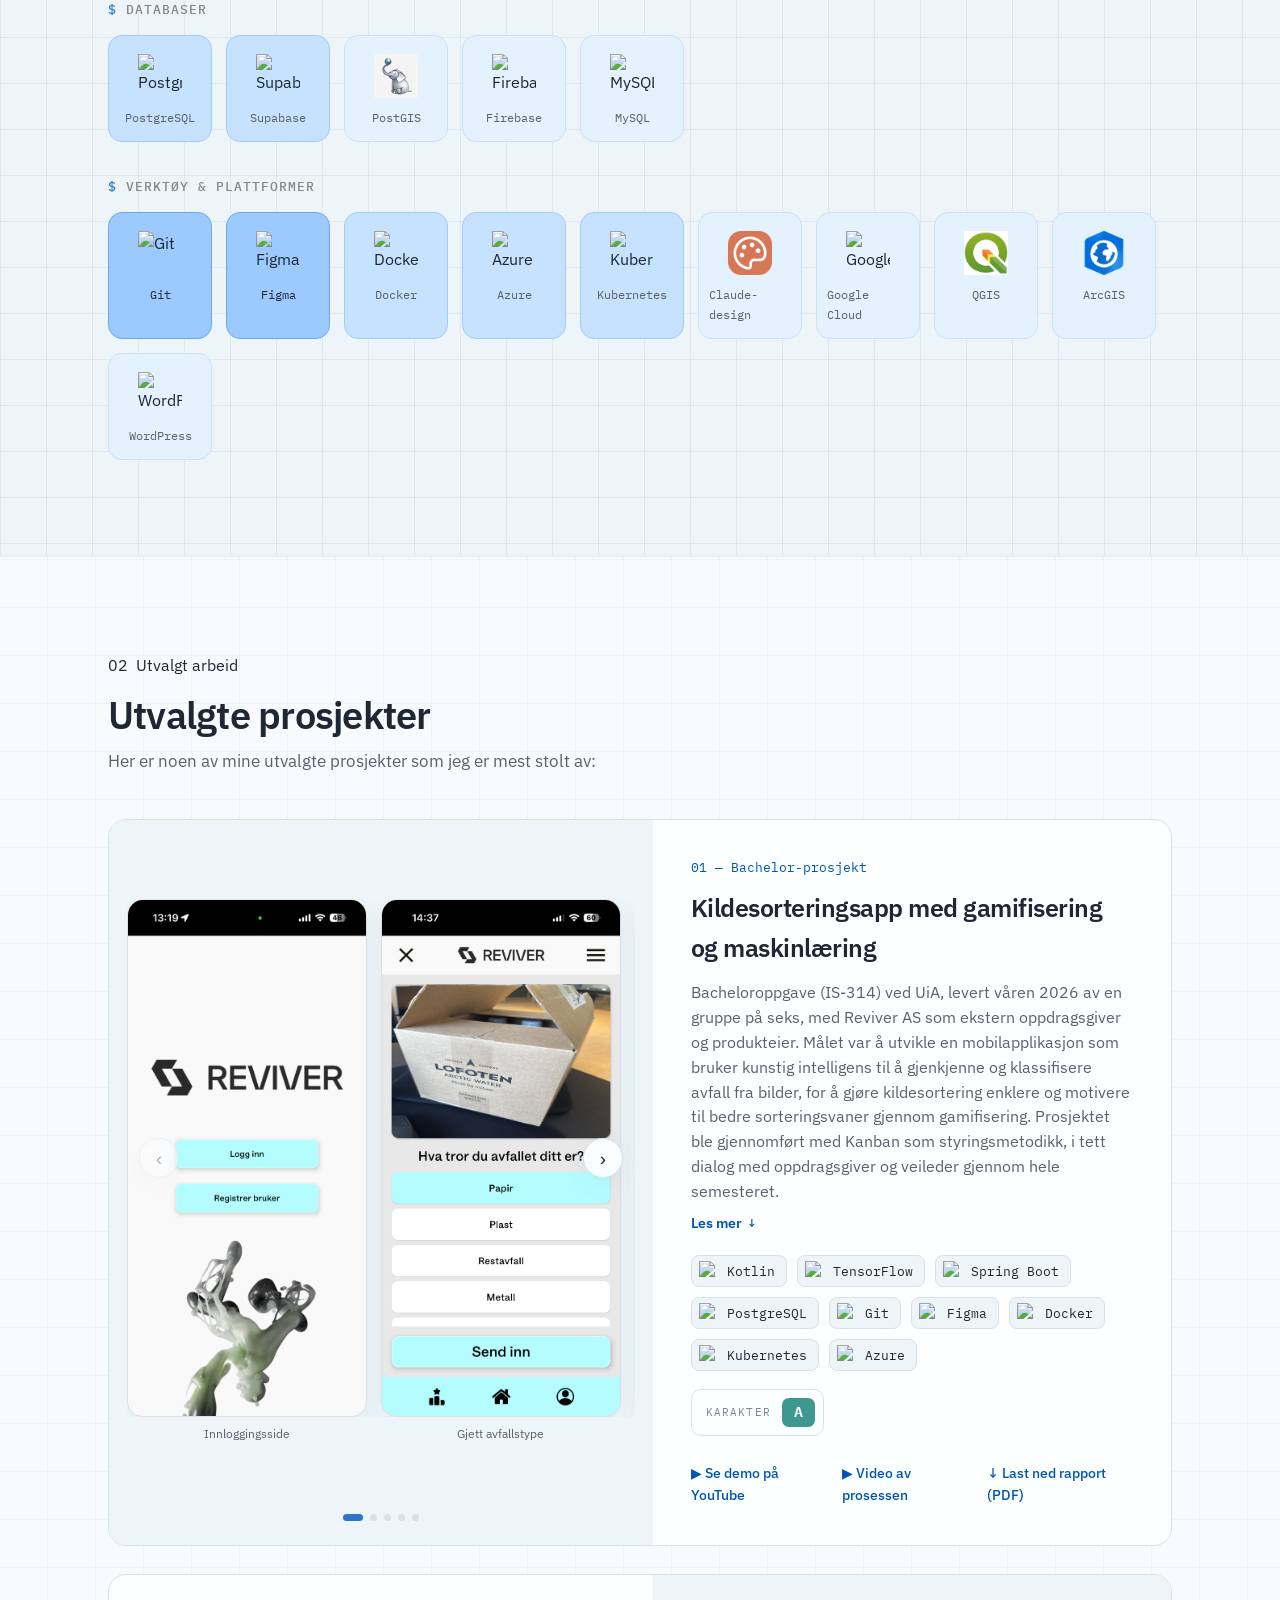
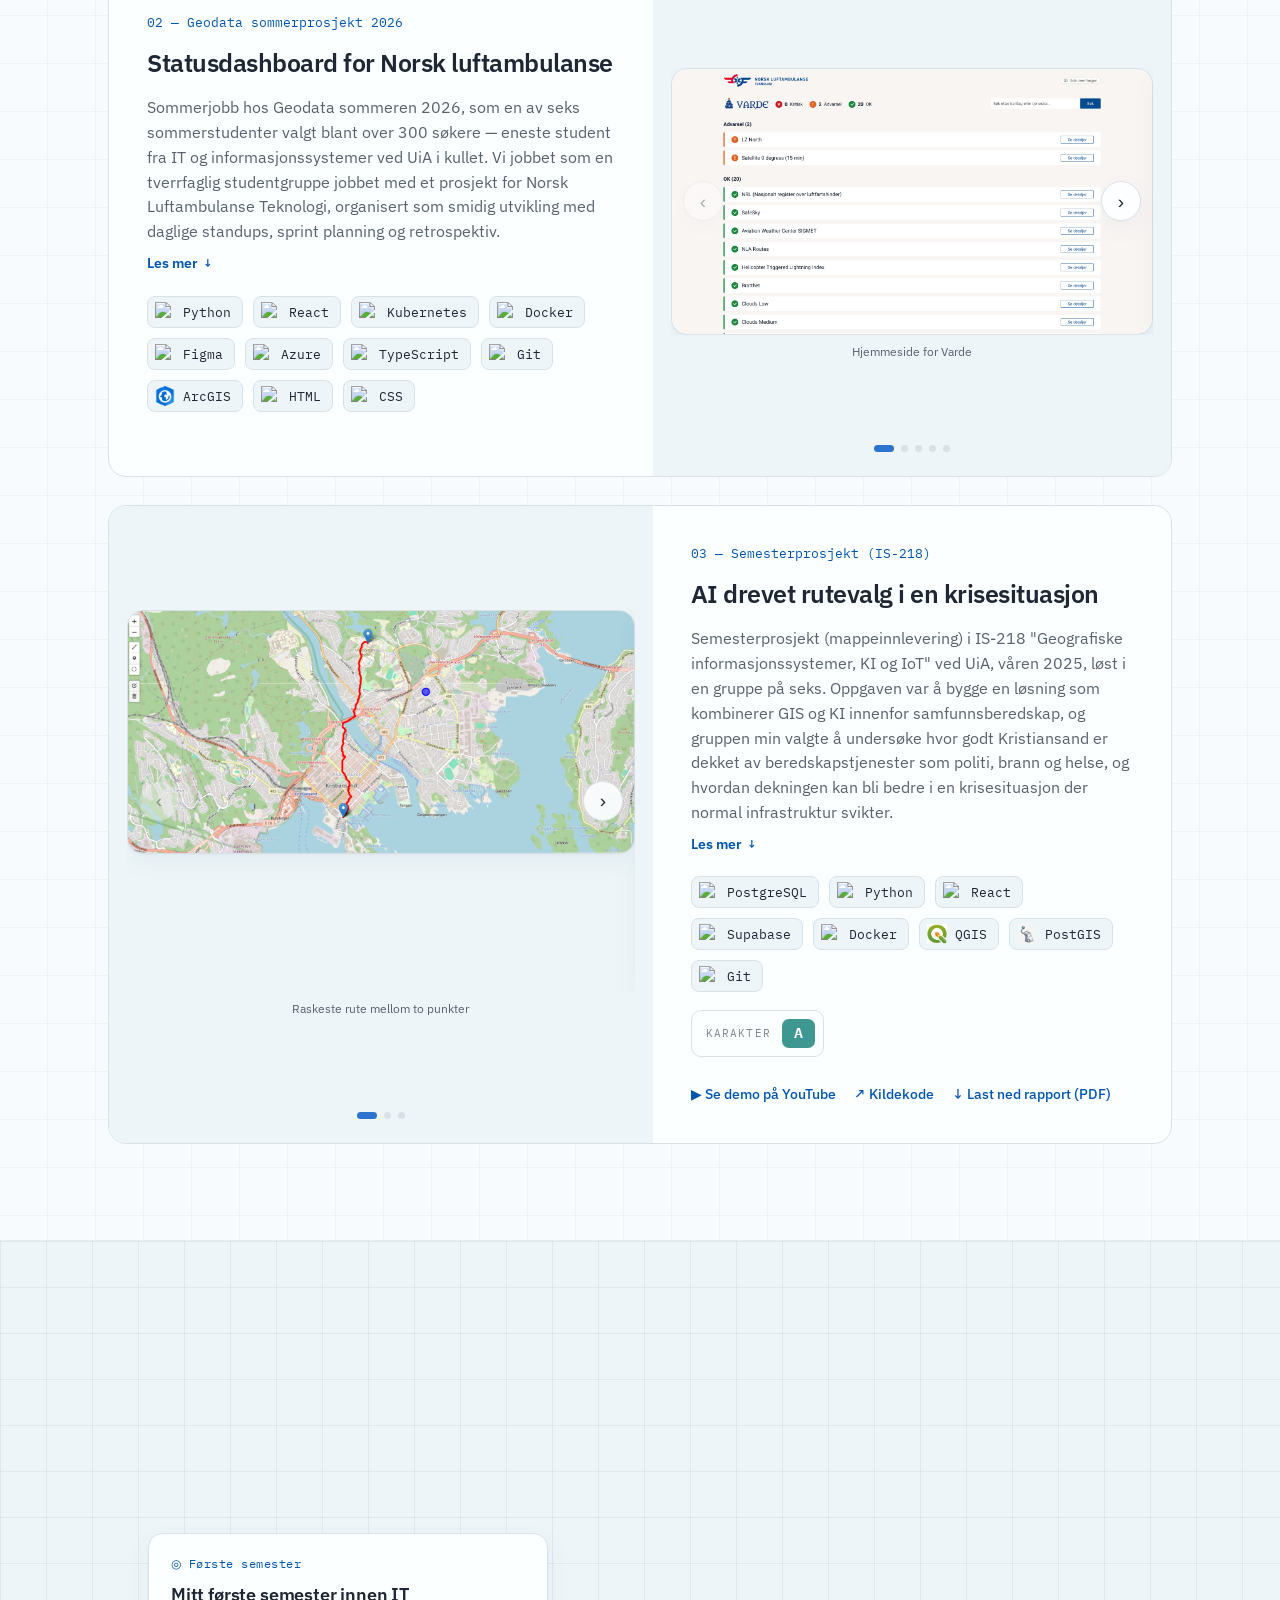
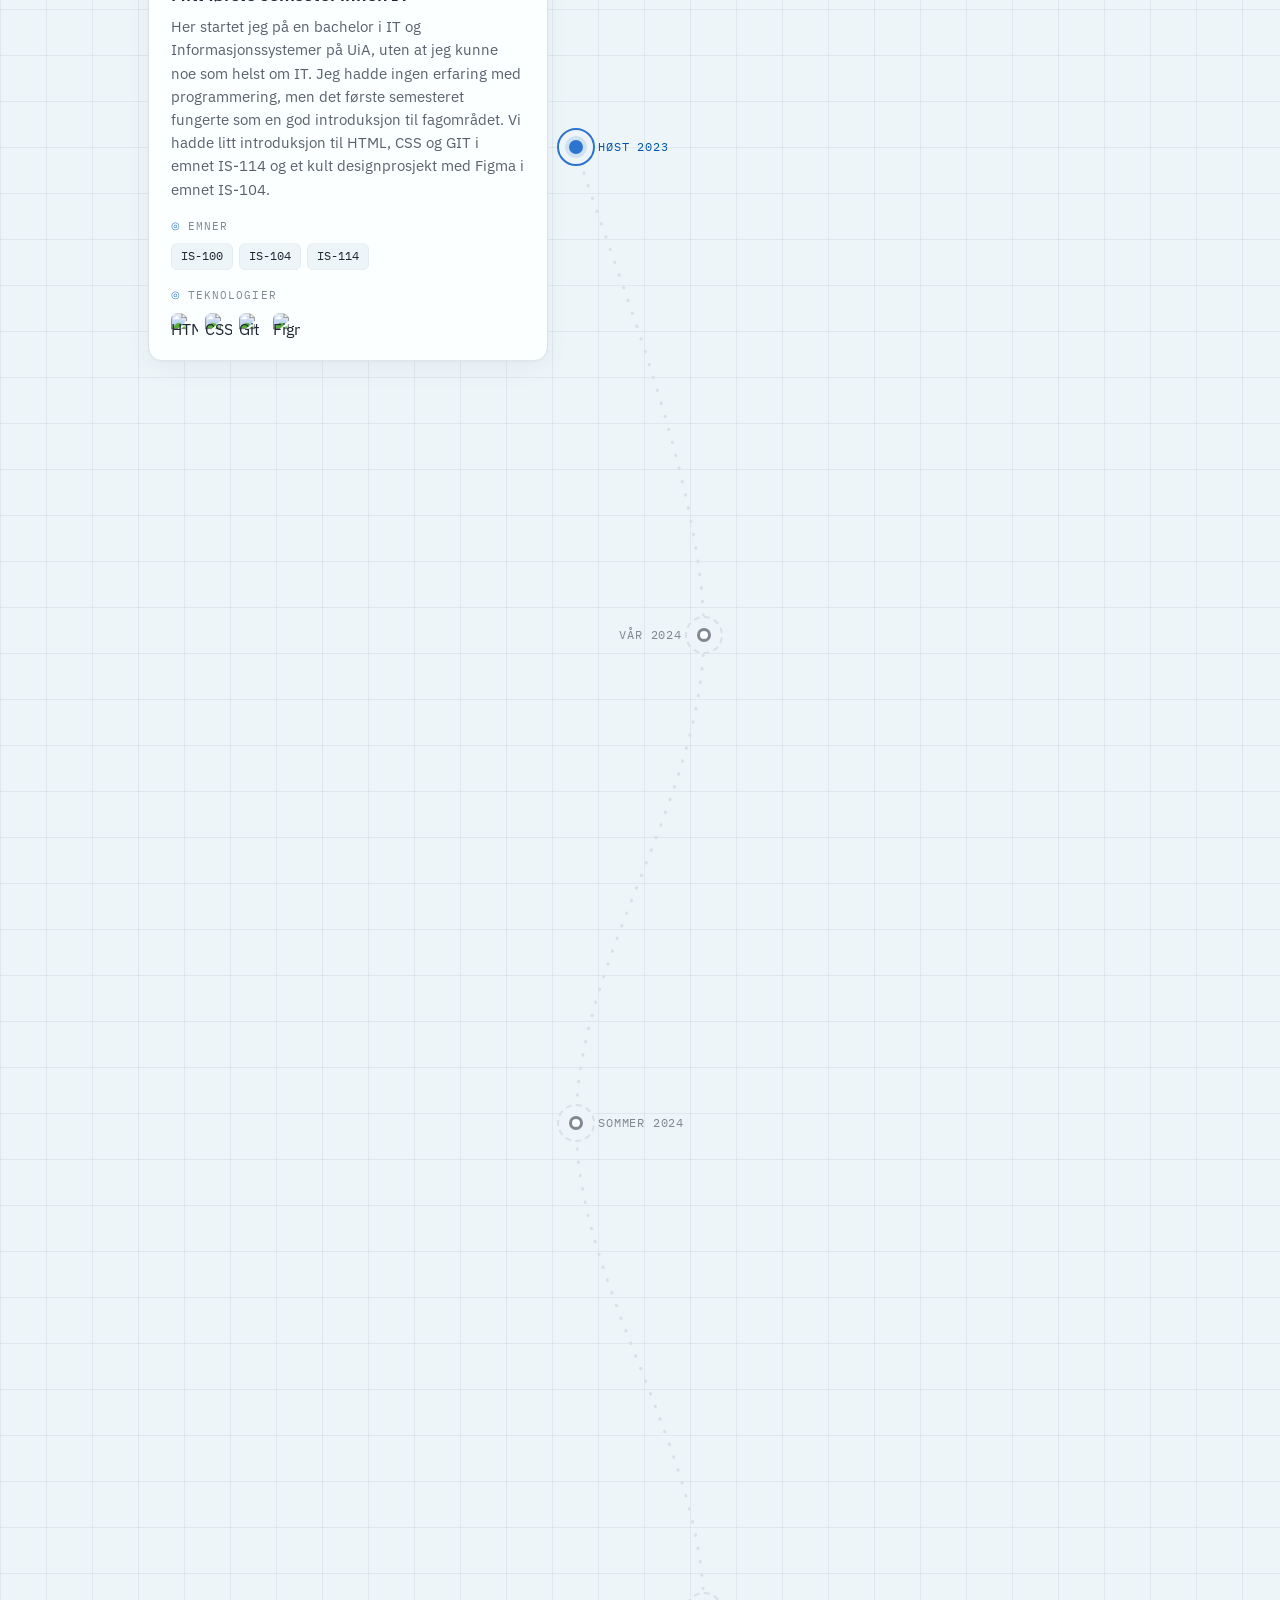
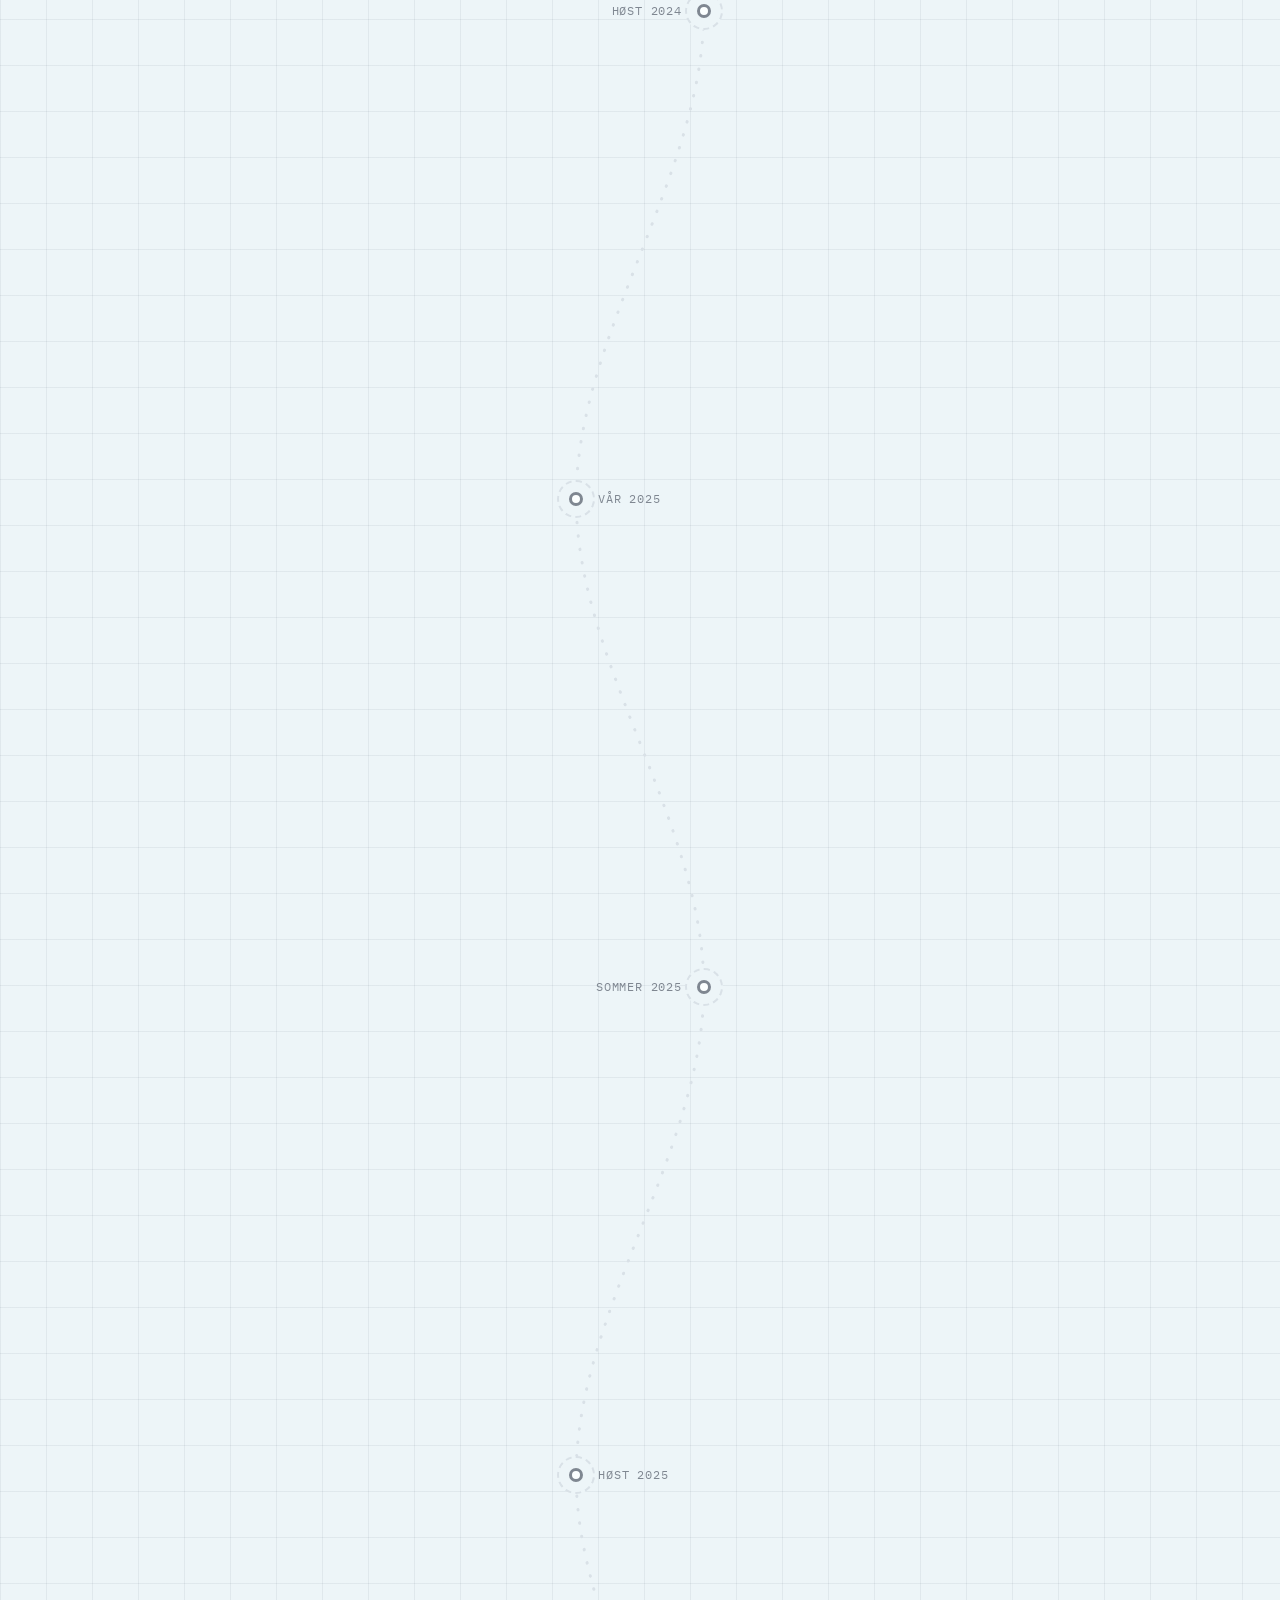
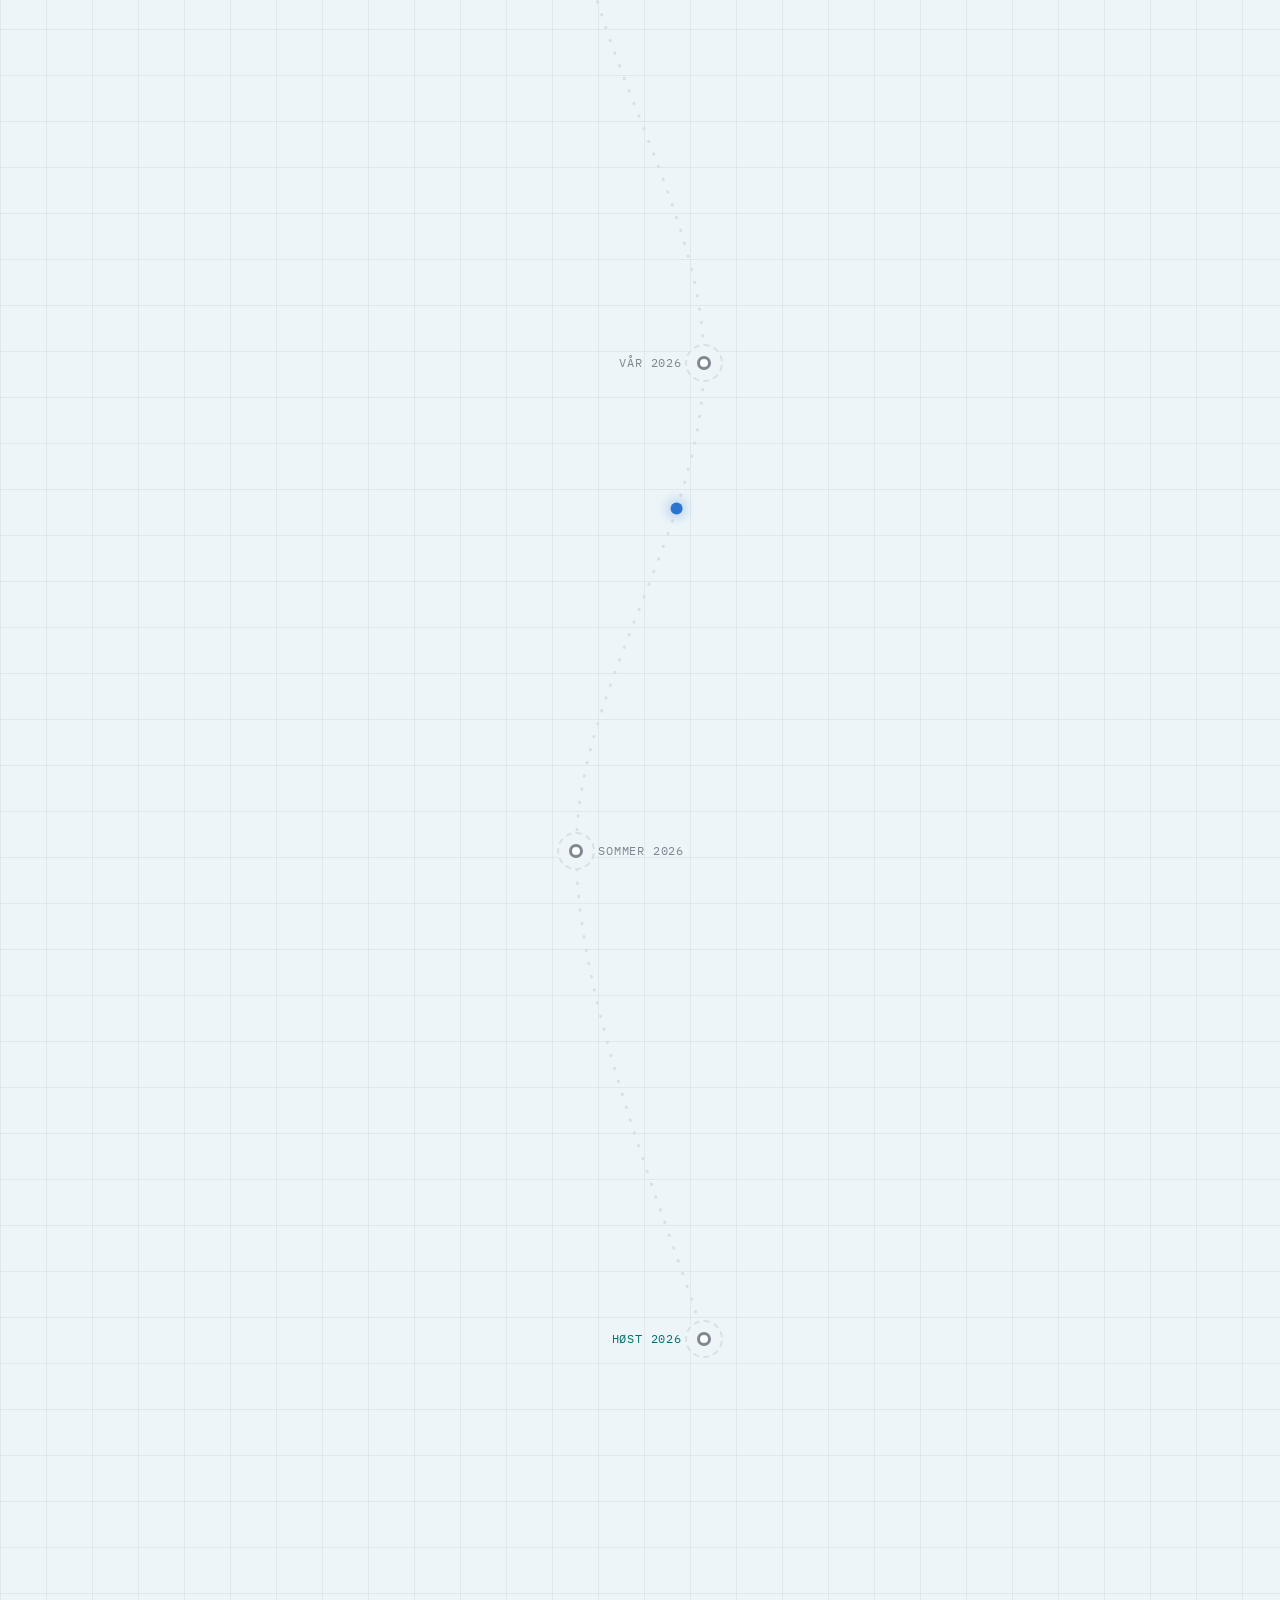
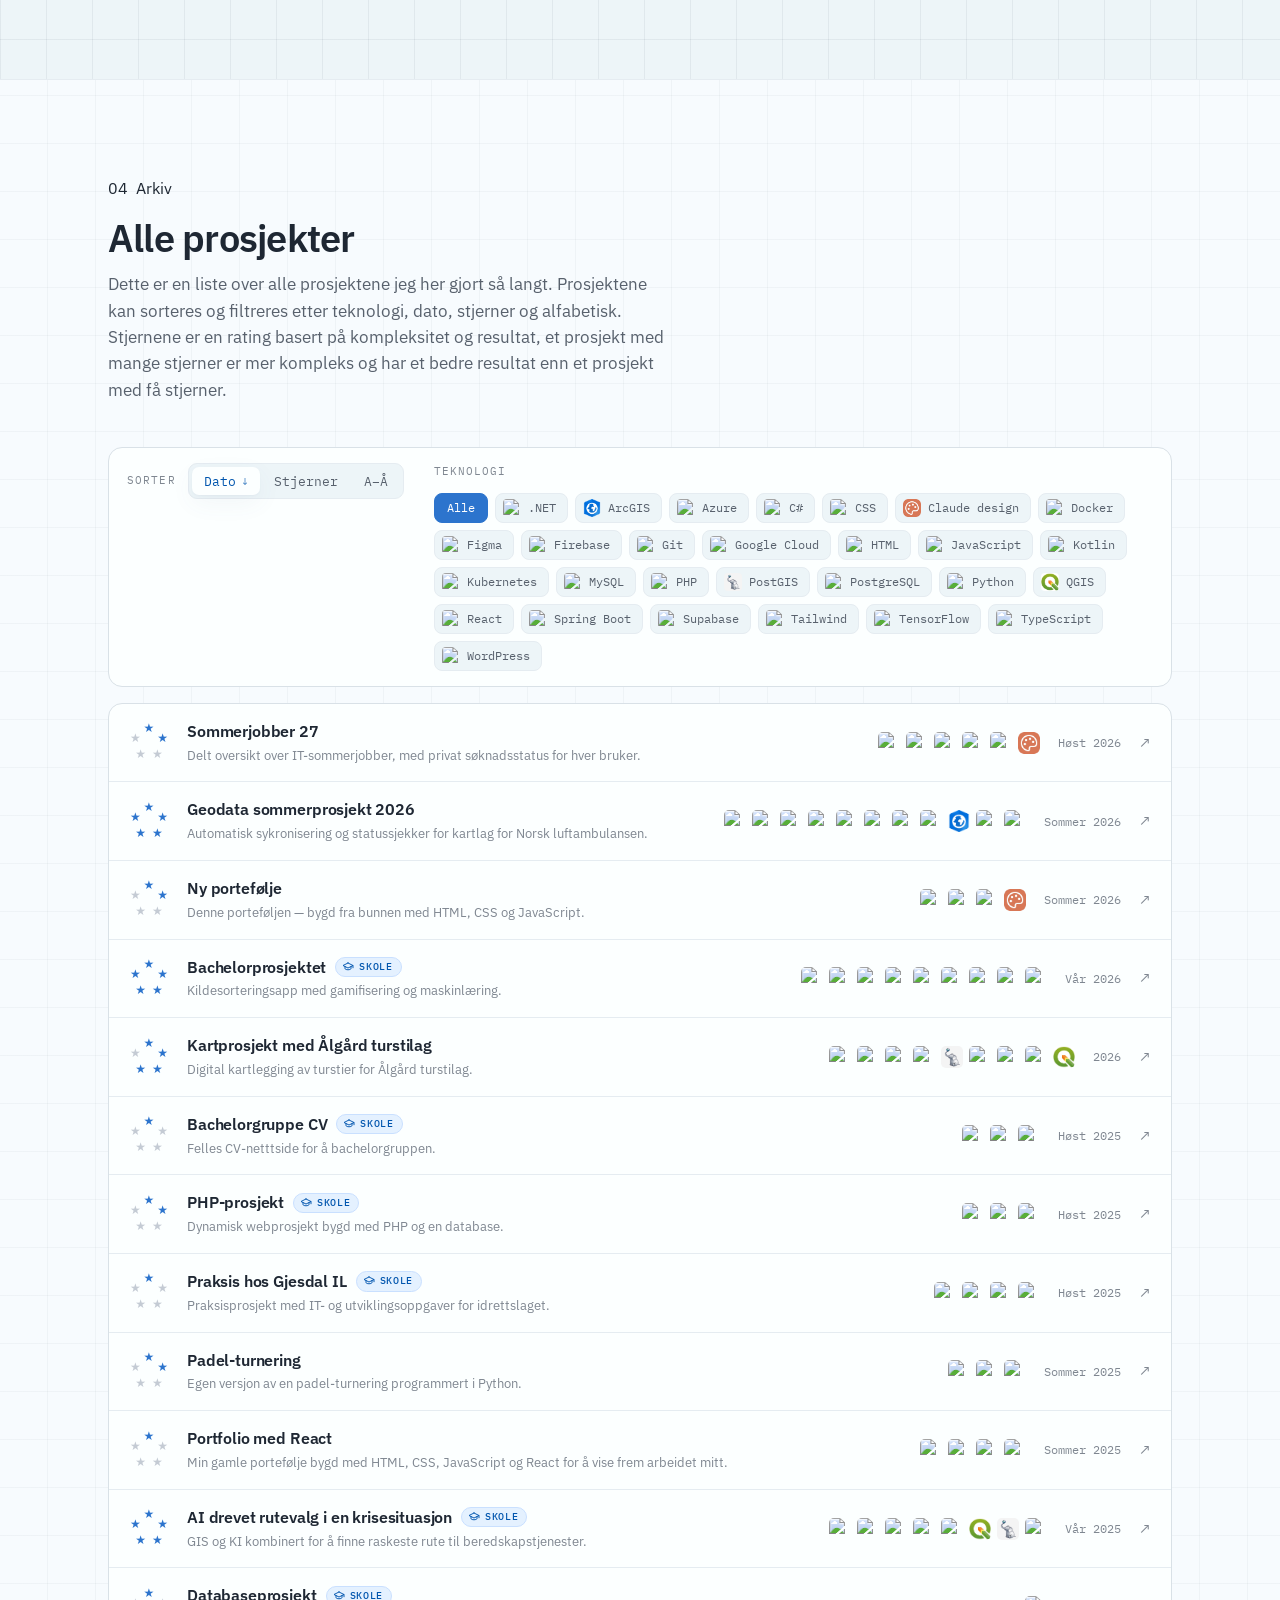
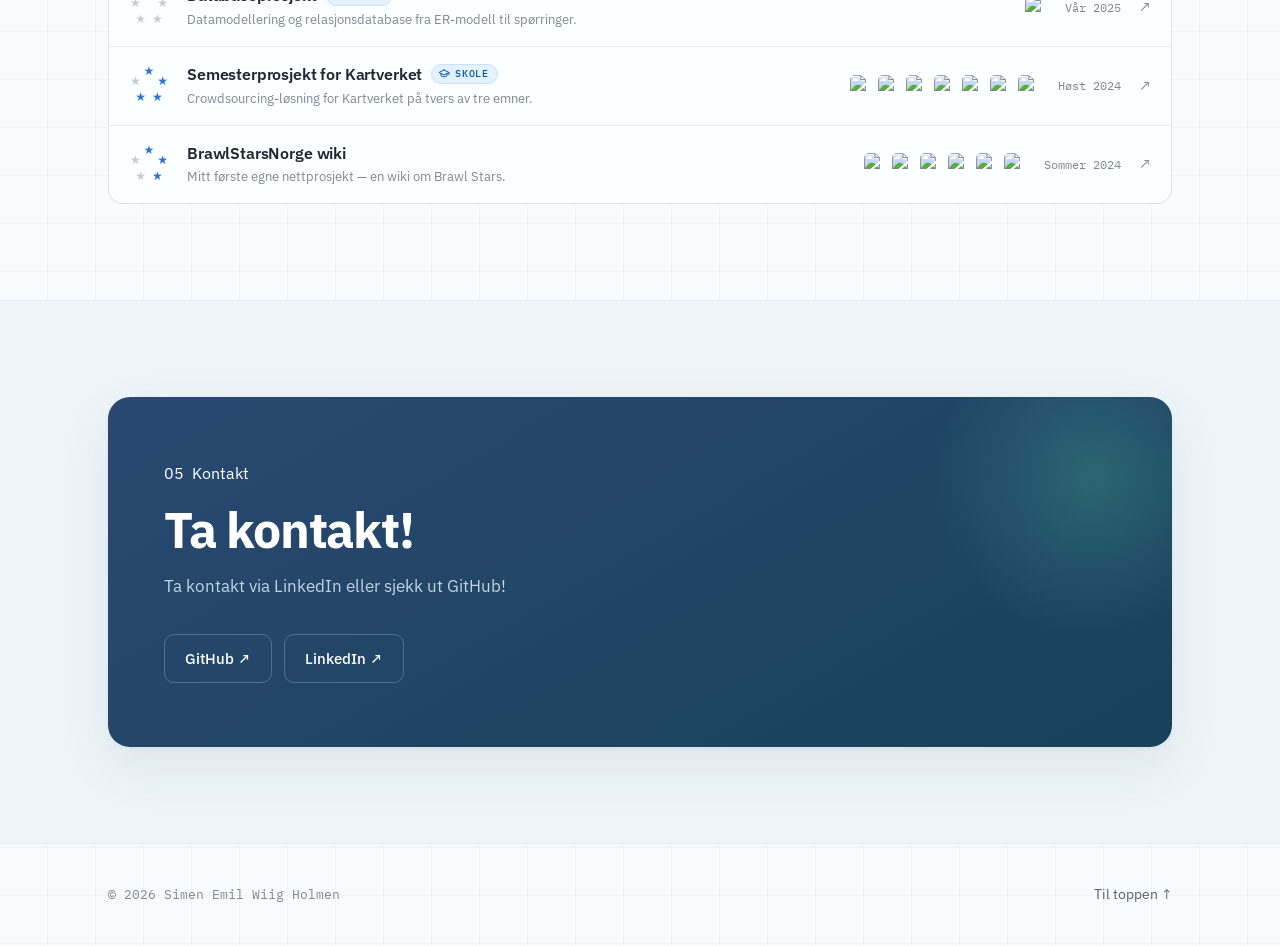
==== commit 63a6325c: "feat: updated" ====
--- a/index.html
+++ b/index.html
@@ -46,15 +46,14 @@
           <div class="reveal">
             <h1 style="color: rgb(0, 0, 0)">Simen Emil Wiig Holmen</h1>
             <div class="role">
-              <b>Junior utvikler</b> <span class="sep">/</span>
-              <span>Master i informasjonssystemer</span> <span class="sep">/</span>
+              <b>Master i informasjonssystemer</b> <span class="sep">/</span>
               <span>Student</span> <span class="sep">/</span>
               <span>Kristiansand, Norge</span> <span class="sep">
               </span>
               <span>
               </span>
             </div>
-            <p class="lede">Jeg er en junior utvikler hos Reviver og masterstudent på informasjonssystemer ved UiA. Jeg lagde denne porteføljen for å vise frem mine prosjekter og ferdigheter. Her kan du se hvilke teknologier jeg har jobbet med, hvis du trykker på dem kan du også se hvor jeg har brukt dem. Videre har jeg også lagt til 3 utvalgte prosjekter som jeg er ekstra stolt av! Du kan også lese litt om reisen min, hva jeg har gjort så langt i karrieren min.</p>
+            <p class="lede">Jeg er en masterstudent på informasjonssystemer ved UiA fra Stavanger med interesser for utvikling, GIS, ledelse og problemløsning innen IT. Jeg lagde denne porteføljen for å vise frem mine prosjekter og ferdigheter. Her kan du se hvilke teknologier jeg har jobbet med, hvis du trykker på dem kan du også se hvor jeg har brukt dem. Videre har jeg også lagt til 3 utvalgte prosjekter som jeg er ekstra stolt av! Du kan også lese litt om reisen min, hva jeg har gjort så langt i karrieren min.</p>
             <div class="actions">
               <a href="#work" class="btn primary">Se prosjektene mine <span class="arr">→</span></a>
               <a href="https://www.linkedin.com/in/simenholmen" target="_blank" rel="noopener" class="btn btn-li"><img alt="LinkedIn"
@@ -79,6 +78,7 @@
     <section id="tech" class="mapsec">
       <div class="wrap">
         <div class="sec-head reveal">
+          <span class="label"><span class="num">01</span> &nbsp;Teknologi</span>
           <h2>Teknologier jeg har erfaring med</h2>
           <p>Her er de ulike teknologiene jeg har erfaring med!</p>
           <p class="tech-hint">
@@ -101,6 +101,7 @@
     <section id="work">
       <div class="wrap">
         <div class="sec-head reveal">
+          <span class="label"><span class="num">02</span> &nbsp;Utvalgt arbeid</span>
           <h2>Utvalgte prosjekter</h2>
           <p>Her er noen av mine utvalgte prosjekter som jeg er mest stolt av:</p>
         </div>
@@ -112,6 +113,7 @@
     <section id="story" class="mapsec">
       <div class="wrap">
         <div class="sec-head reveal">
+          <span class="label"><span class="num">03</span> &nbsp;Reisen min</span>
           <h2>Reisen min fra første semester helt frem til idag</h2>
           <p>Her er hele reisen min fra mitt første semester på UiA helt til idag. </p>
         </div>
@@ -457,7 +459,7 @@
                 <div class="wp">&#9873; akkurat nå<span class="wp-date"> · Høst 2026</span></div>
                 <h4>Det jeg gjør nå</h4>
                 <p>Akkurat nå har jeg startet på masteren min i Informasjonssystemer på UiA. I tillegg har jeg begynt å
-                  jobbe deltid som junior utvikler hos Reviver, bedriften jeg skrev bacheloroppgaven min for. </p>
+                  jobbe deltid som junior utvikler hos Reviver, bedriften jeg skrev bacheloroppgaven min for. Jeg jobber også en del med sideprosjekter, blant annet et prosjekt med Ålgård turstilag. </p>
                 <div class="stop-photo ph"><span>bilde kommer</span></div>
                 <div class="stop-emner">
                   <span class="stop-sub">Emner</span>
@@ -477,6 +479,7 @@
     <section id="projects">
       <div class="wrap">
         <div class="sec-head reveal">
+          <span class="label"><span class="num">04</span> &nbsp;Arkiv</span>
           <h2>Alle prosjekter</h2>
           <p>Dette er en liste over alle prosjektene jeg her gjort så langt. Prosjektene kan sorteres og filtreres etter
             teknologi, dato, stjerner og alfabetisk. Stjernene er en rating basert på kompleksitet og resultat, et
@@ -521,6 +524,7 @@
     <section id="contact" class="contact">
       <div class="wrap">
         <div class="contact-card reveal">
+          <span class="label"><span class="num">05</span> &nbsp;Kontakt</span>
           <h2>Ta kontakt!</h2>
           <p> Ta kontakt via LinkedIn eller sjekk ut GitHub!
           </p>
@@ -544,11 +548,10 @@
     </div>
   </footer>
 
+  <script data-cfasync="false" src="/cdn-cgi/scripts/5c5dd728/cloudflare-static/email-decode.min.js"></script>
   <script src="projects-data.js"></script>
   <script src="script.js"></script>
   <script src="dino-game.js"></script>
-
-  <!-- Cloudflare Web Analytics --><script type='module' src='https://static.cloudflareinsights.com/beacon.min.js' data-cf-beacon='{"token": "8dfe3684fd7044e9a11fa6bf0ecd3f69"}'></script><!-- End Cloudflare Web Analytics -->
 </body>
 
 </html>
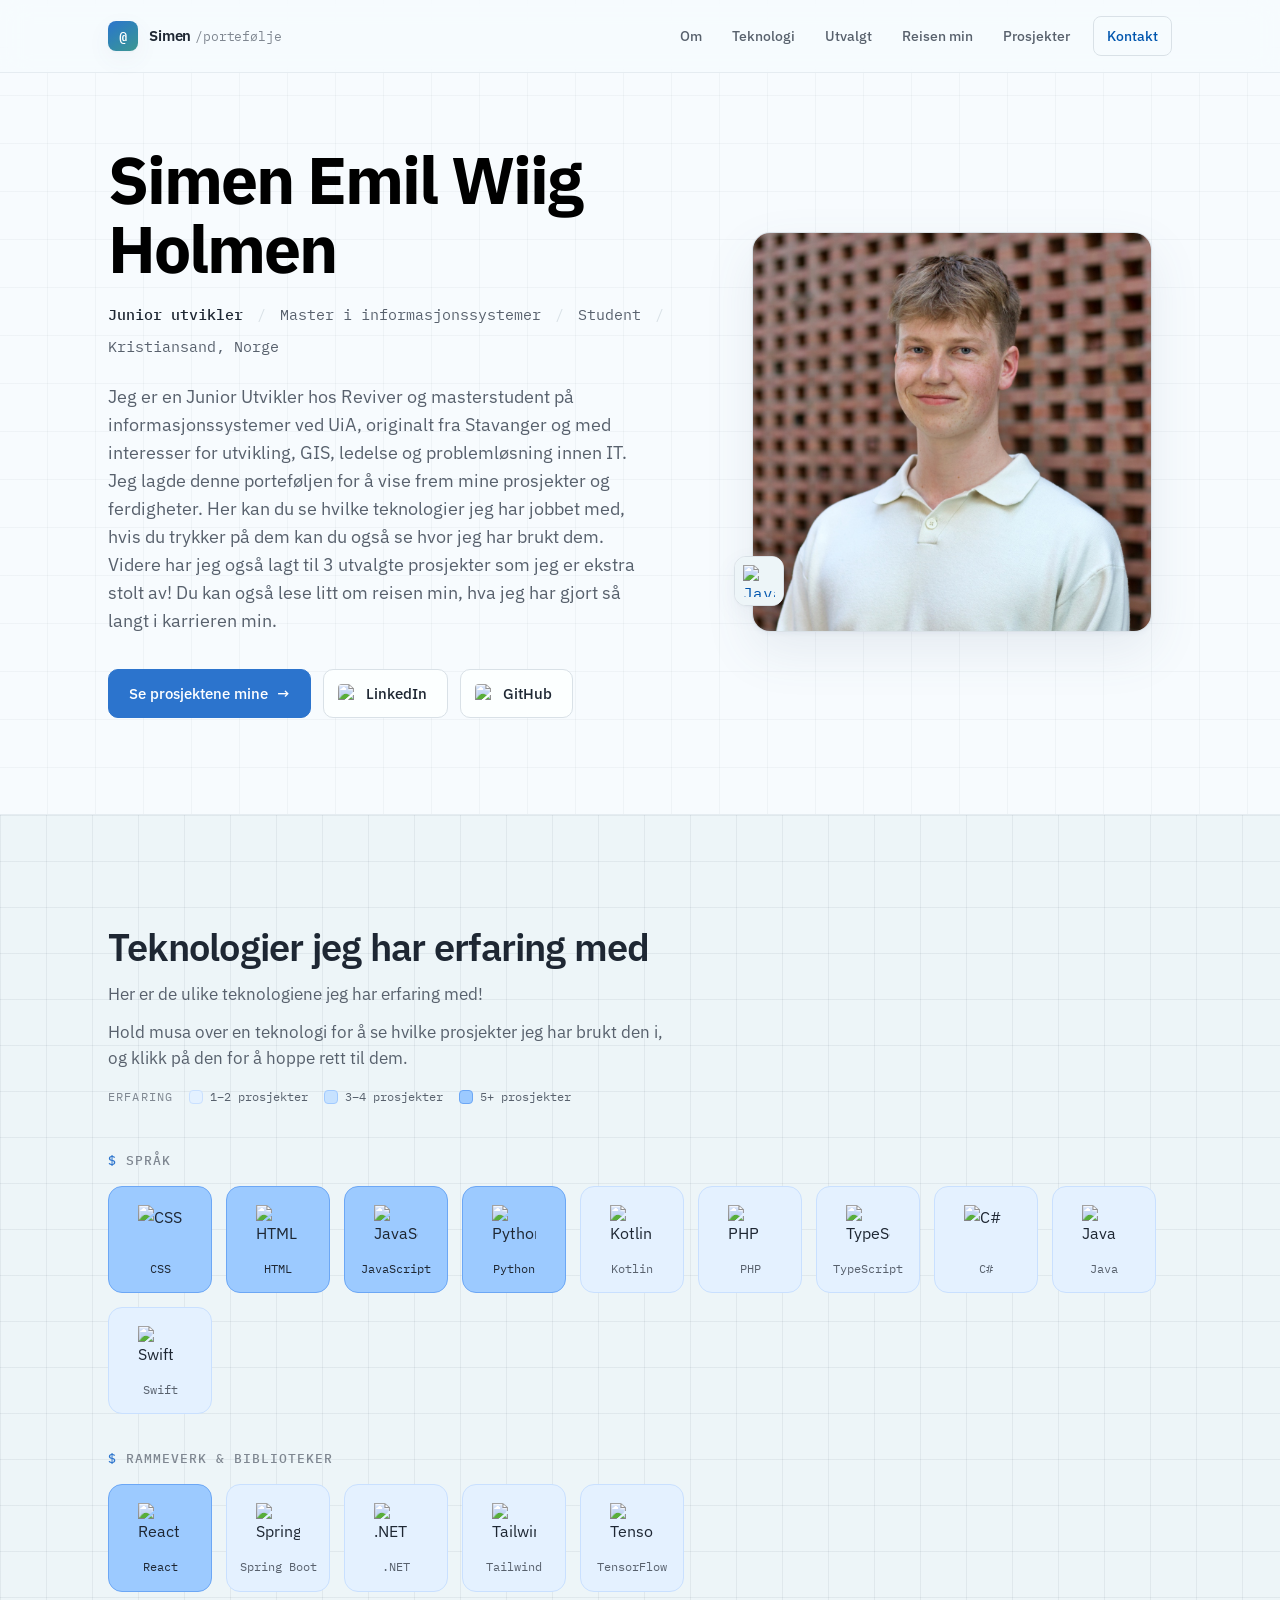
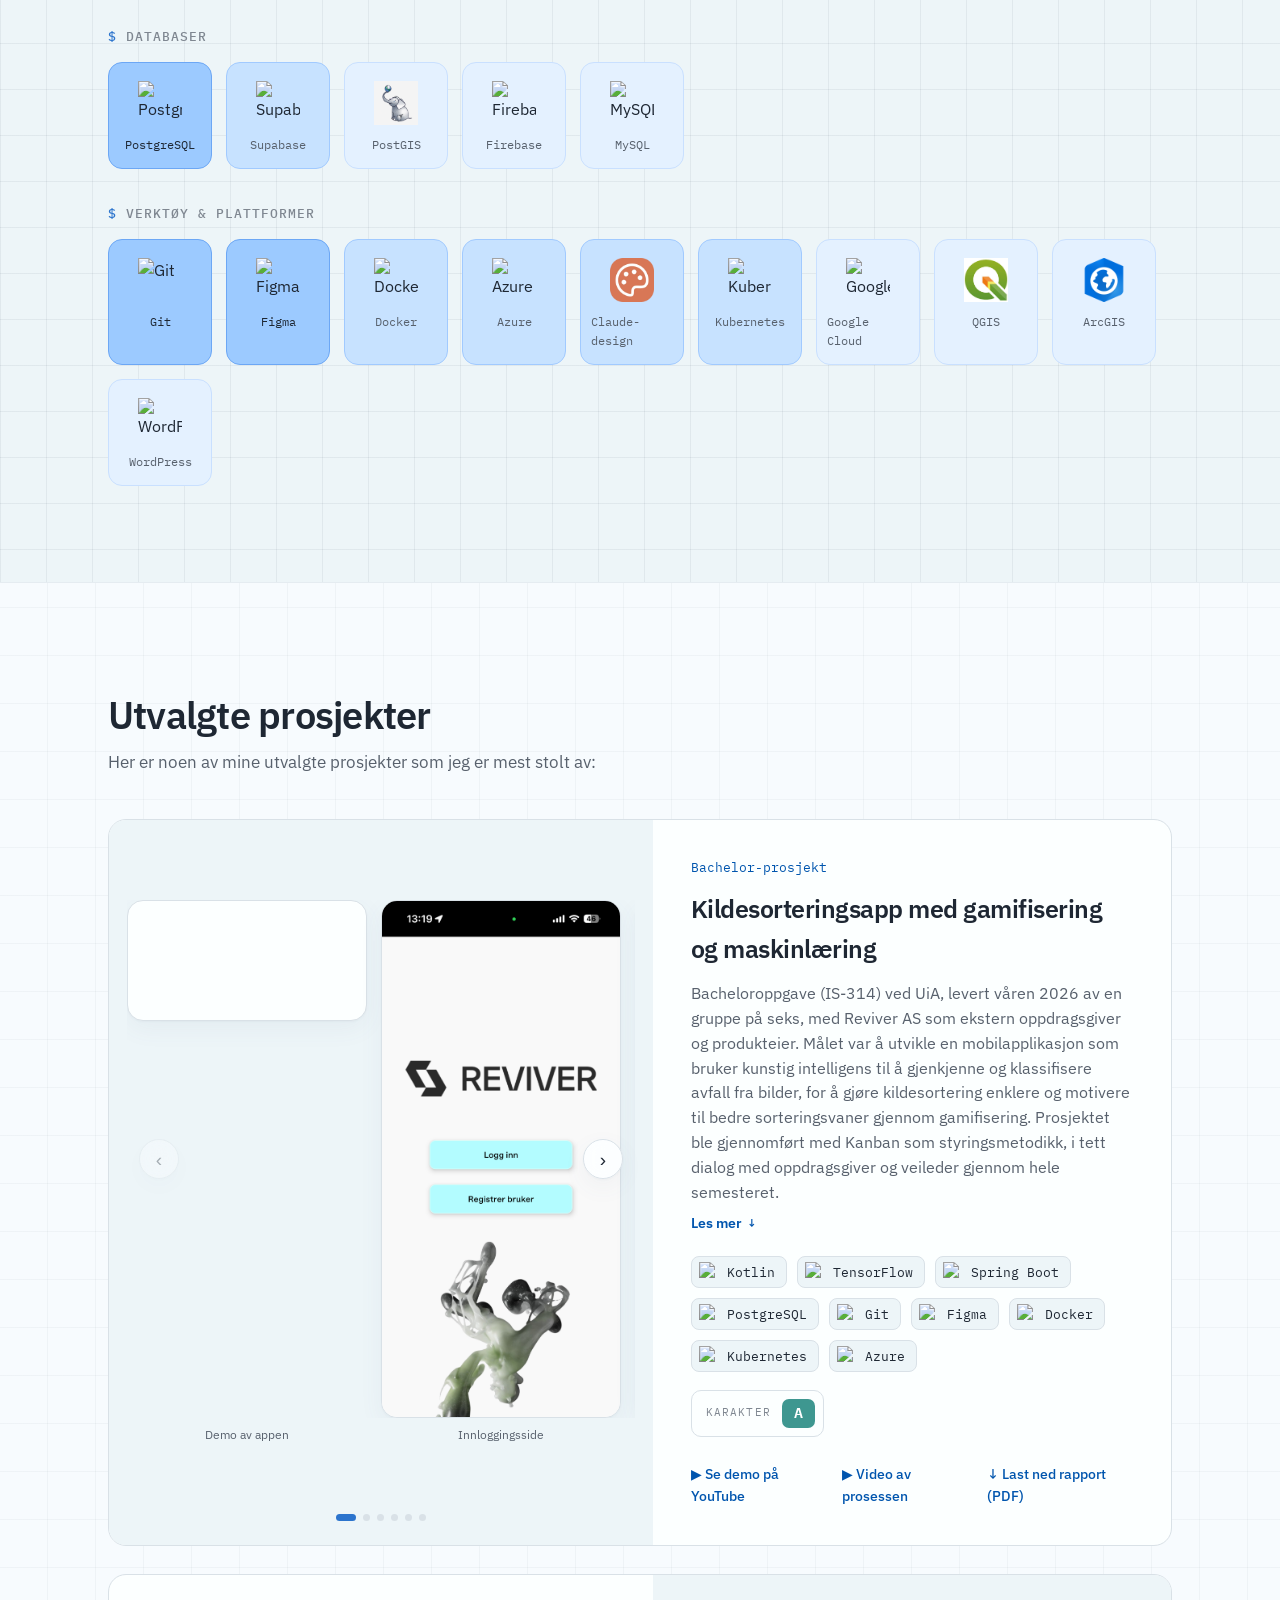
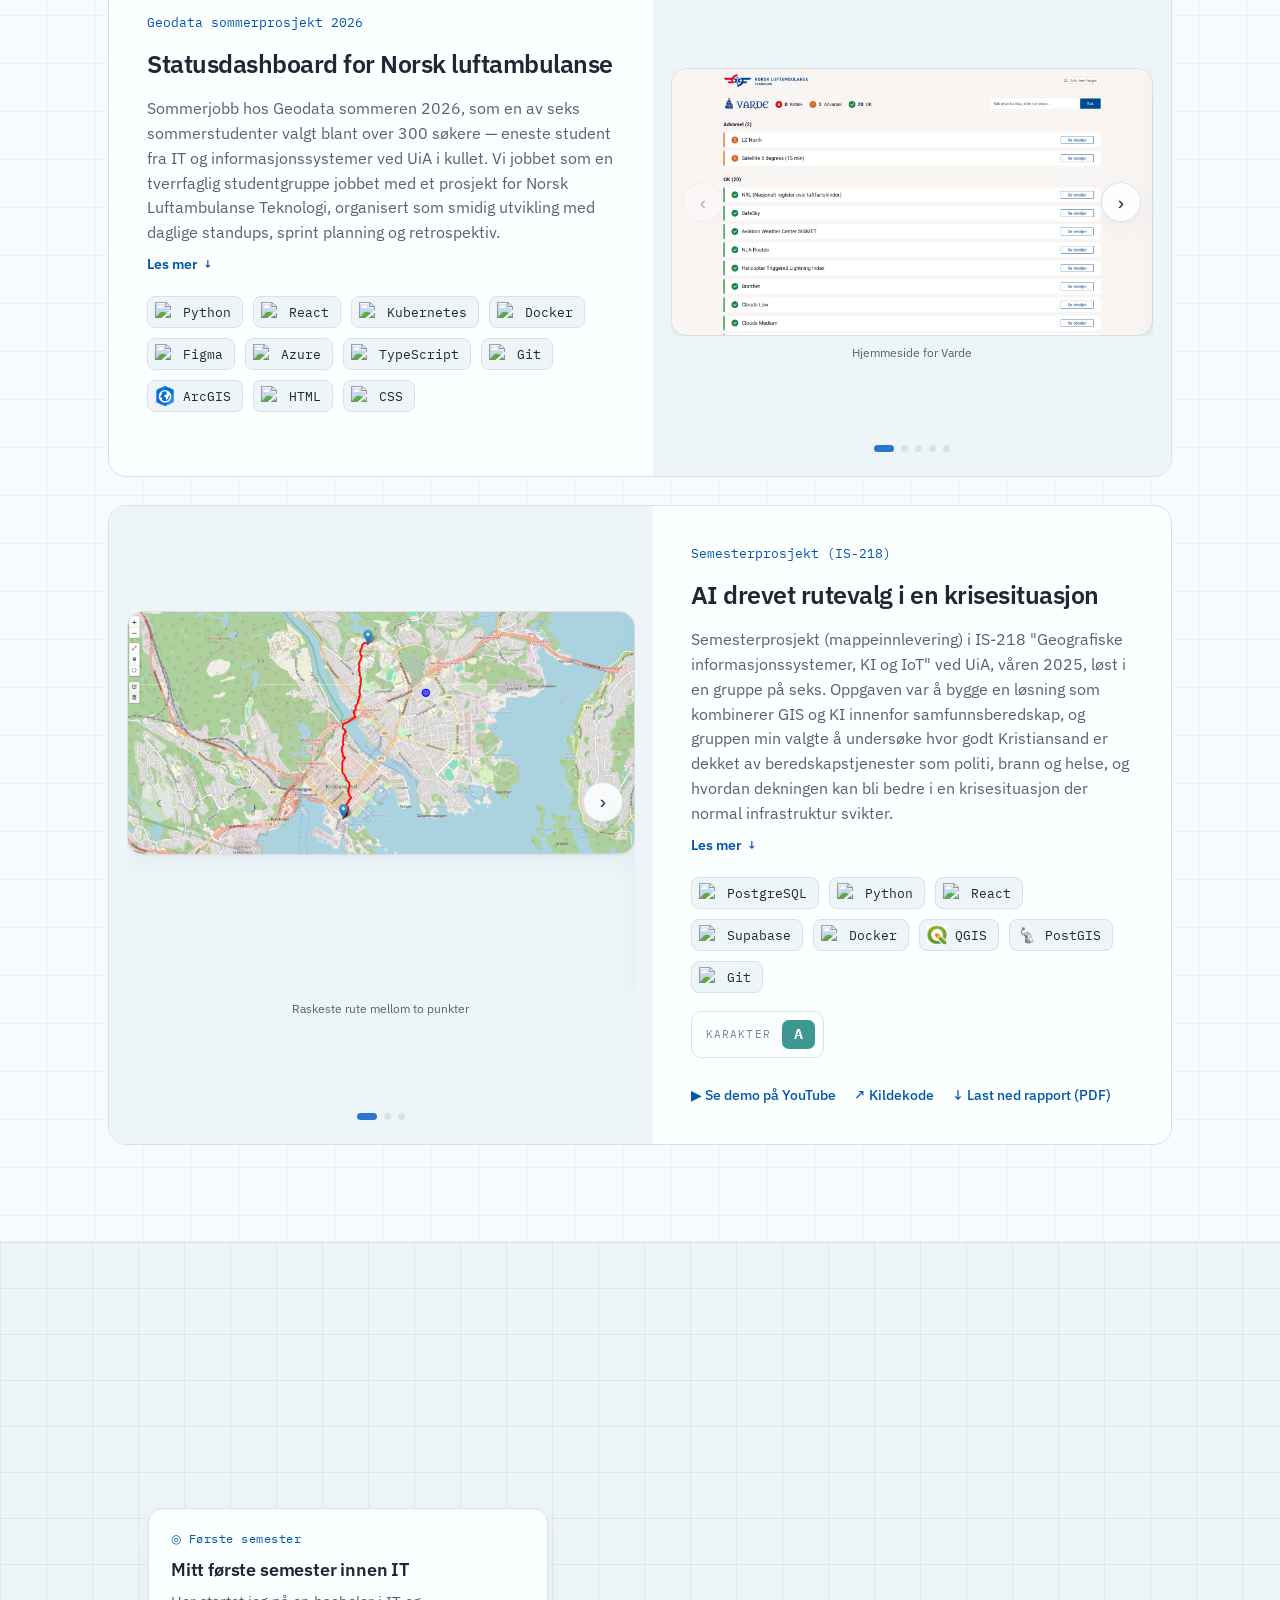
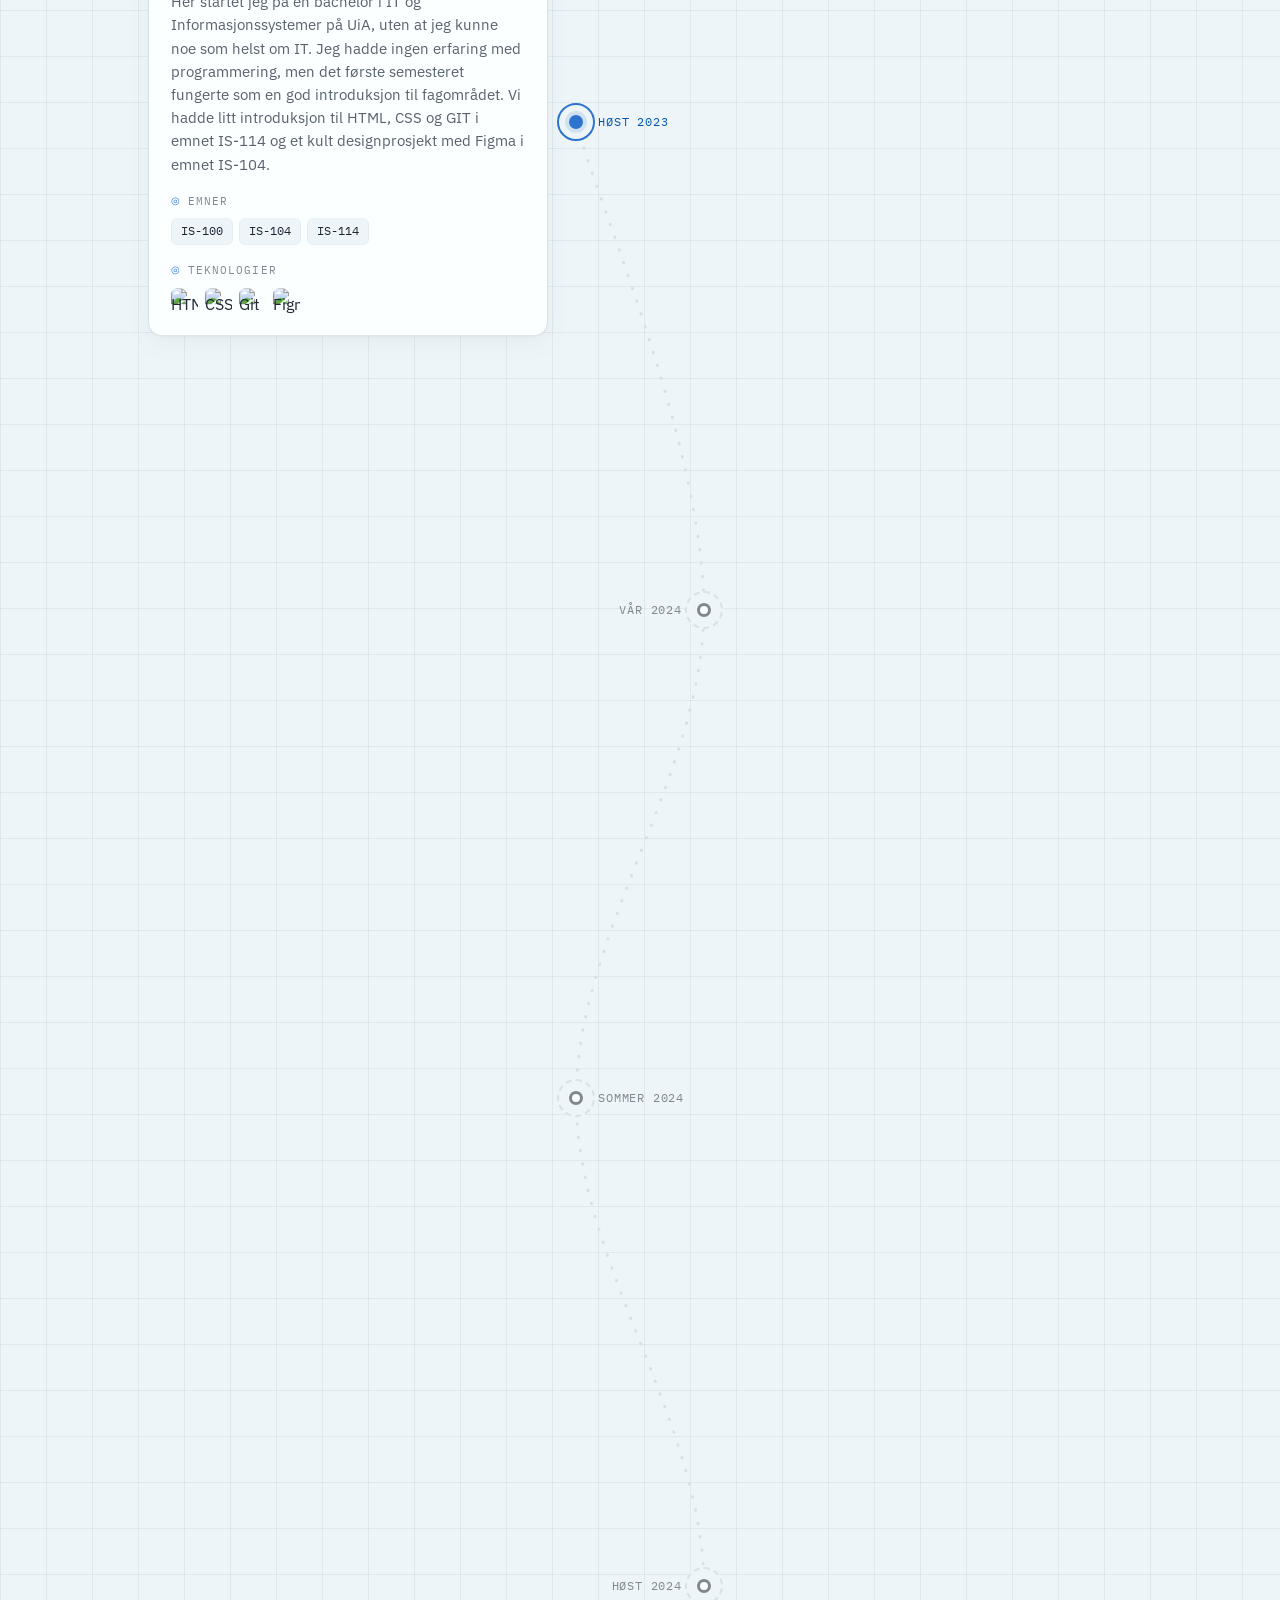
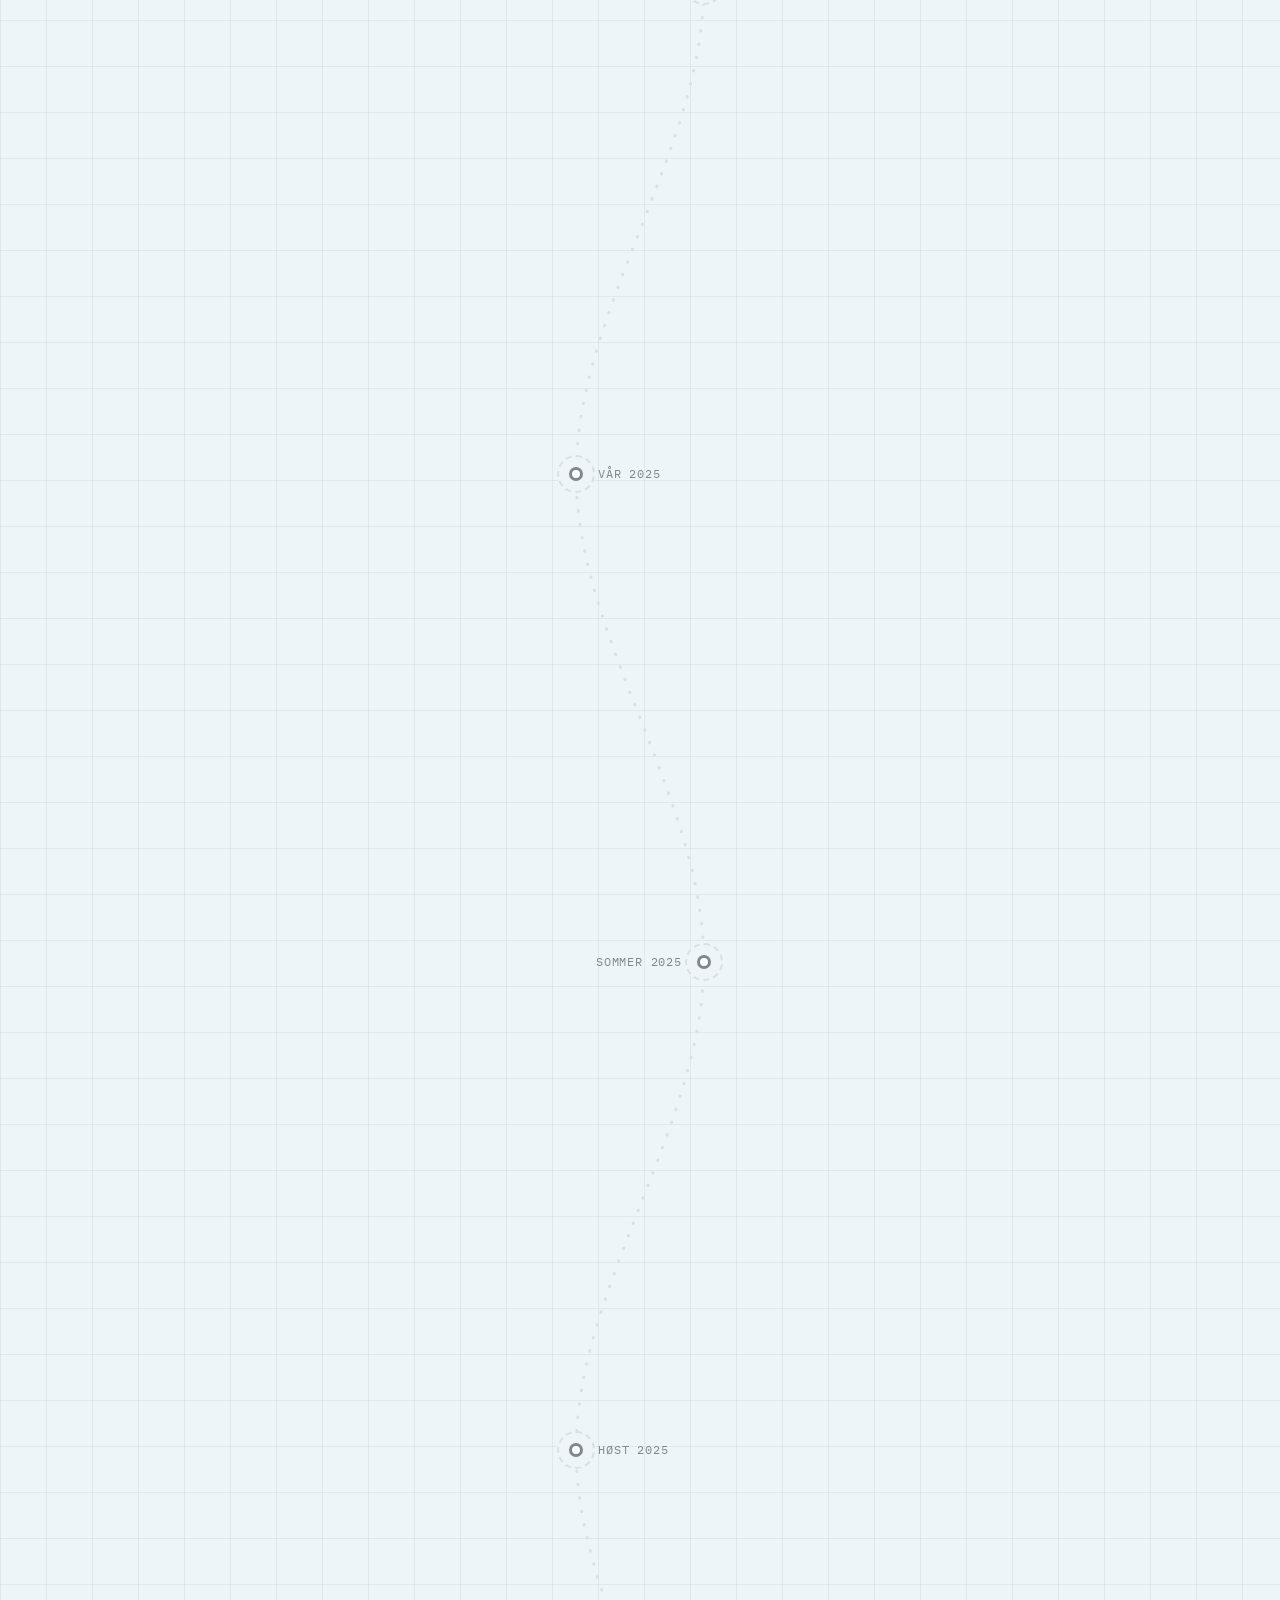
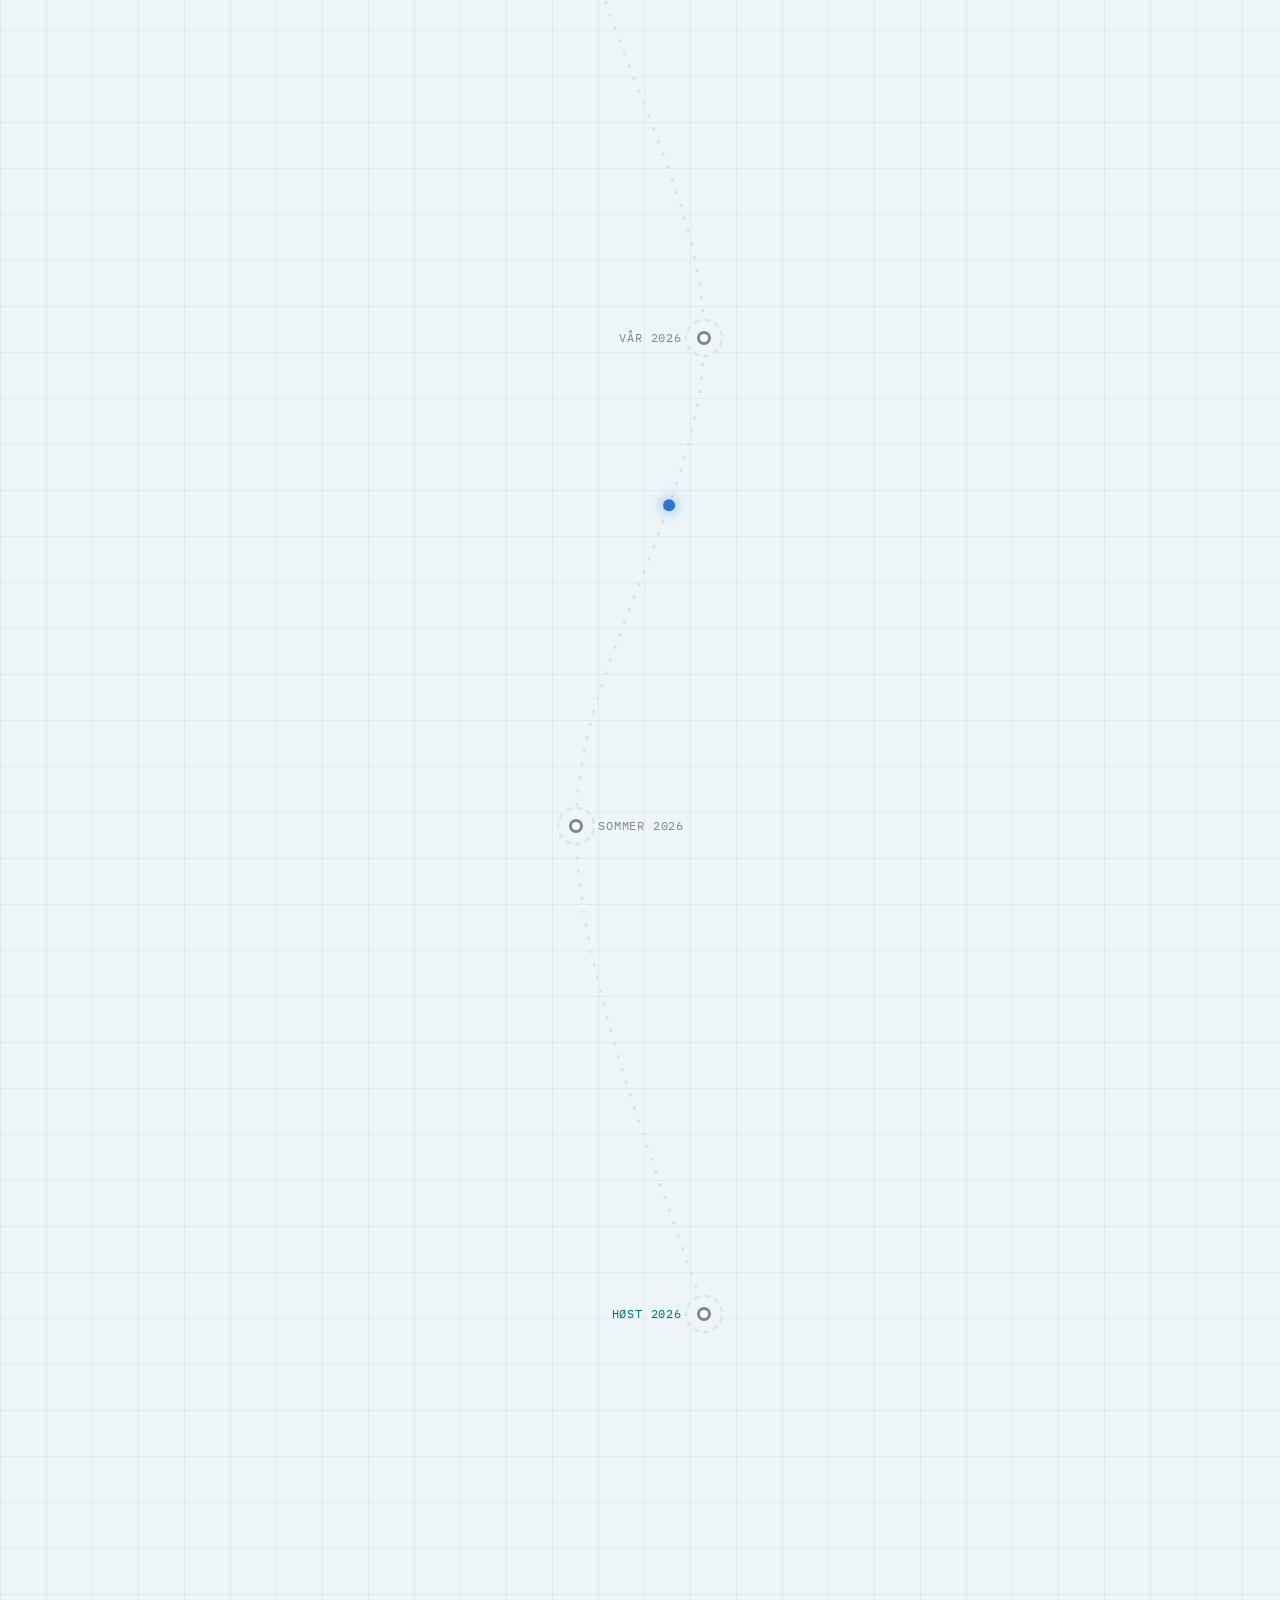
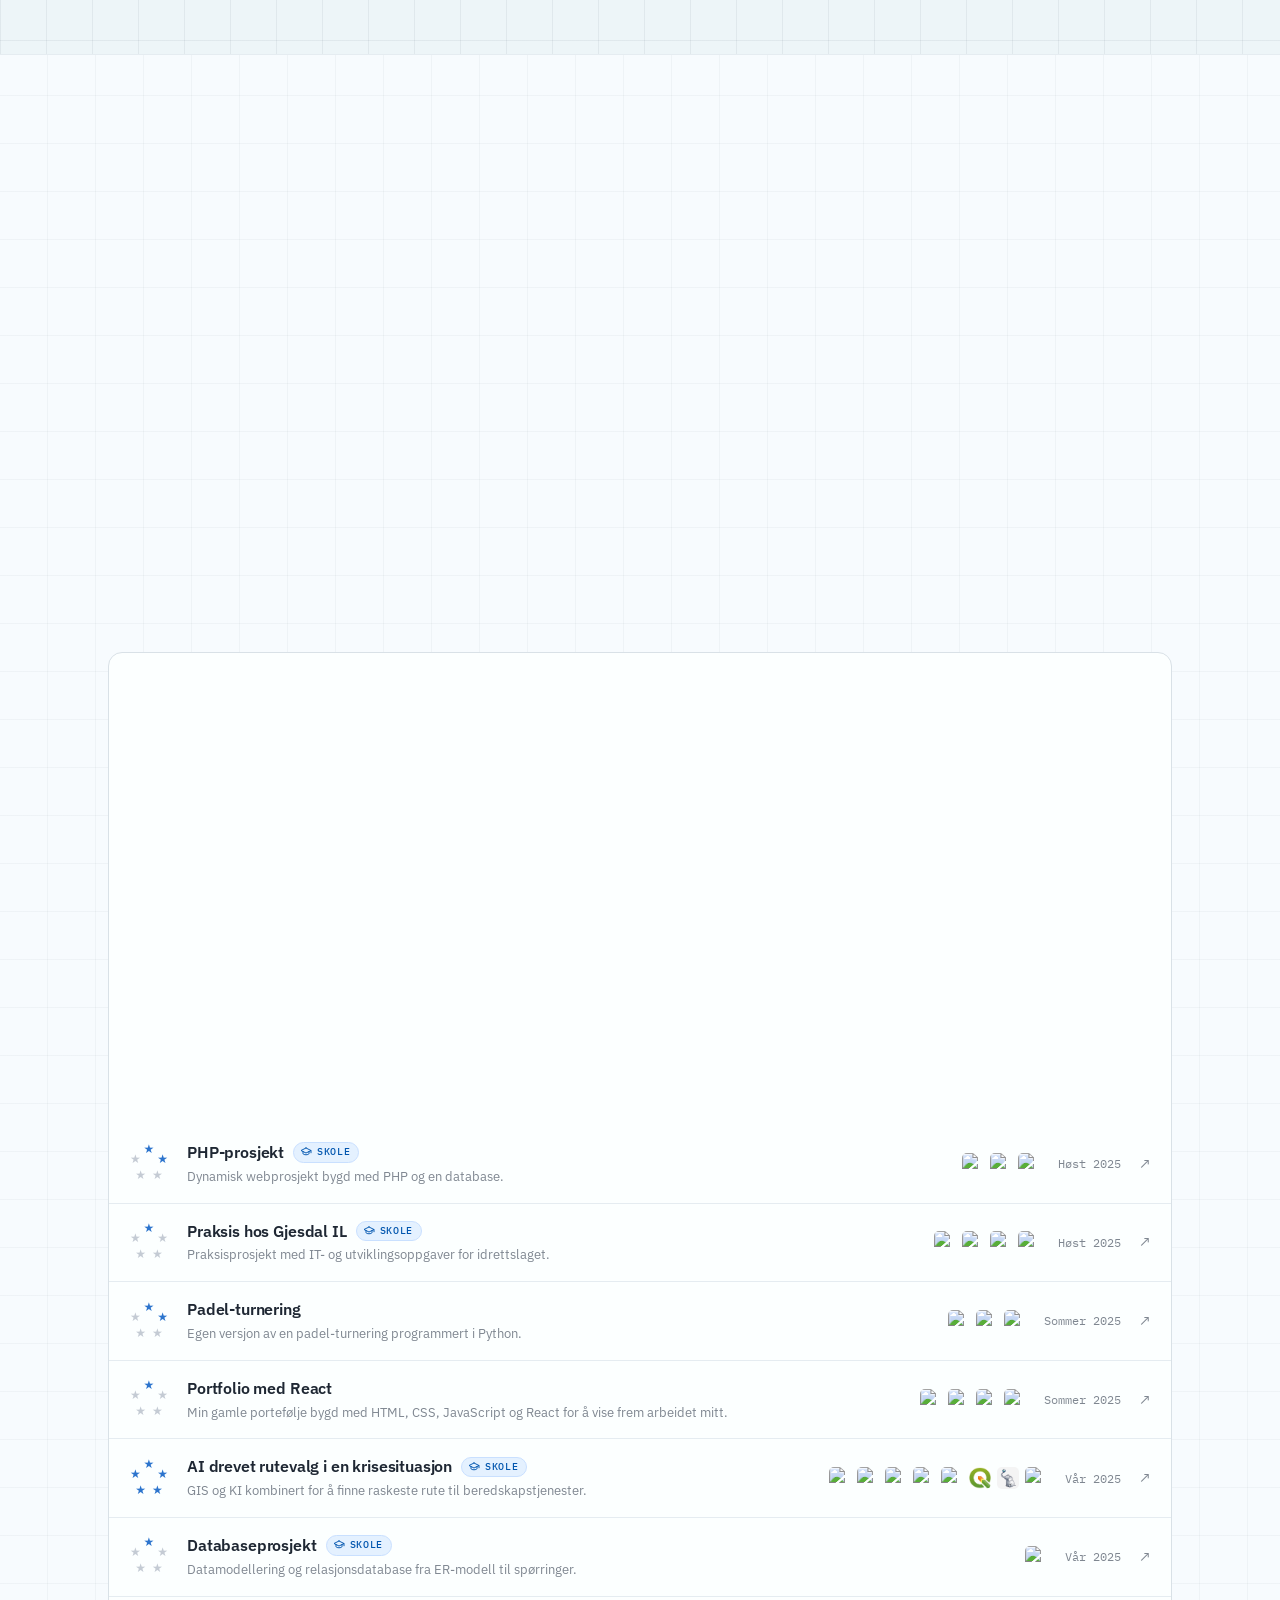
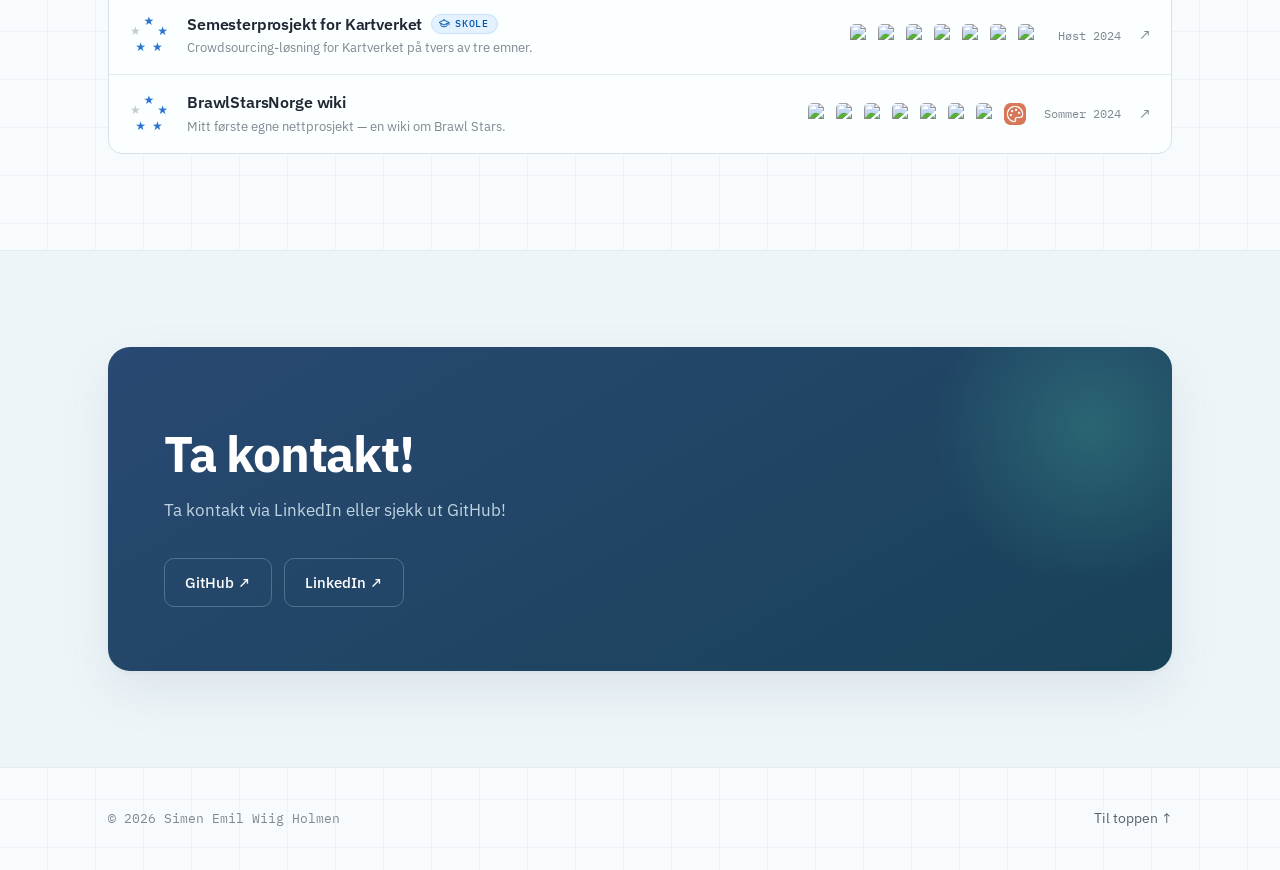
==== commit 35deb625: "Merge branch 'main' into feature/gametest" ====
--- a/index.html
+++ b/index.html
@@ -46,14 +46,15 @@
           <div class="reveal">
             <h1 style="color: rgb(0, 0, 0)">Simen Emil Wiig Holmen</h1>
             <div class="role">
-              <b>Master i informasjonssystemer</b> <span class="sep">/</span>
+              <b>Junior utvikler</b> <span class="sep">/</span>
+              <span>Master i informasjonssystemer</span> <span class="sep">/</span>
               <span>Student</span> <span class="sep">/</span>
               <span>Kristiansand, Norge</span> <span class="sep">
               </span>
               <span>
               </span>
             </div>
-            <p class="lede">Jeg er en masterstudent på informasjonssystemer ved UiA fra Stavanger med interesser for utvikling, GIS, ledelse og problemløsning innen IT. Jeg lagde denne porteføljen for å vise frem mine prosjekter og ferdigheter. Her kan du se hvilke teknologier jeg har jobbet med, hvis du trykker på dem kan du også se hvor jeg har brukt dem. Videre har jeg også lagt til 3 utvalgte prosjekter som jeg er ekstra stolt av! Du kan også lese litt om reisen min, hva jeg har gjort så langt i karrieren min.</p>
+            <p class="lede">Jeg er en Junior Utvikler hos Reviver og masterstudent på informasjonssystemer ved UiA, originalt fra Stavanger og med interesser for utvikling, GIS, ledelse og problemløsning innen IT. Jeg lagde denne porteføljen for å vise frem mine prosjekter og ferdigheter. Her kan du se hvilke teknologier jeg har jobbet med, hvis du trykker på dem kan du også se hvor jeg har brukt dem. Videre har jeg også lagt til 3 utvalgte prosjekter som jeg er ekstra stolt av! Du kan også lese litt om reisen min, hva jeg har gjort så langt i karrieren min.</p>
             <div class="actions">
               <a href="#work" class="btn primary">Se prosjektene mine <span class="arr">→</span></a>
               <a href="https://www.linkedin.com/in/simenholmen" target="_blank" rel="noopener" class="btn btn-li"><img alt="LinkedIn"
@@ -78,7 +79,6 @@
     <section id="tech" class="mapsec">
       <div class="wrap">
         <div class="sec-head reveal">
-          <span class="label"><span class="num">01</span> &nbsp;Teknologi</span>
           <h2>Teknologier jeg har erfaring med</h2>
           <p>Her er de ulike teknologiene jeg har erfaring med!</p>
           <p class="tech-hint">
@@ -101,7 +101,6 @@
     <section id="work">
       <div class="wrap">
         <div class="sec-head reveal">
-          <span class="label"><span class="num">02</span> &nbsp;Utvalgt arbeid</span>
           <h2>Utvalgte prosjekter</h2>
           <p>Her er noen av mine utvalgte prosjekter som jeg er mest stolt av:</p>
         </div>
@@ -113,7 +112,6 @@
     <section id="story" class="mapsec">
       <div class="wrap">
         <div class="sec-head reveal">
-          <span class="label"><span class="num">03</span> &nbsp;Reisen min</span>
           <h2>Reisen min fra første semester helt frem til idag</h2>
           <p>Her er hele reisen min fra mitt første semester på UiA helt til idag. </p>
         </div>
@@ -479,7 +477,6 @@
     <section id="projects">
       <div class="wrap">
         <div class="sec-head reveal">
-          <span class="label"><span class="num">04</span> &nbsp;Arkiv</span>
           <h2>Alle prosjekter</h2>
           <p>Dette er en liste over alle prosjektene jeg her gjort så langt. Prosjektene kan sorteres og filtreres etter
             teknologi, dato, stjerner og alfabetisk. Stjernene er en rating basert på kompleksitet og resultat, et
@@ -524,7 +521,6 @@
     <section id="contact" class="contact">
       <div class="wrap">
         <div class="contact-card reveal">
-          <span class="label"><span class="num">05</span> &nbsp;Kontakt</span>
           <h2>Ta kontakt!</h2>
           <p> Ta kontakt via LinkedIn eller sjekk ut GitHub!
           </p>
@@ -548,10 +544,11 @@
     </div>
   </footer>
 
-  <script data-cfasync="false" src="/cdn-cgi/scripts/5c5dd728/cloudflare-static/email-decode.min.js"></script>
   <script src="projects-data.js"></script>
   <script src="script.js"></script>
   <script src="dino-game.js"></script>
+
+  <!-- Cloudflare Web Analytics --><script type='module' src='https://static.cloudflareinsights.com/beacon.min.js' data-cf-beacon='{"token": "8dfe3684fd7044e9a11fa6bf0ecd3f69"}'></script><!-- End Cloudflare Web Analytics -->
 </body>
 
 </html>
